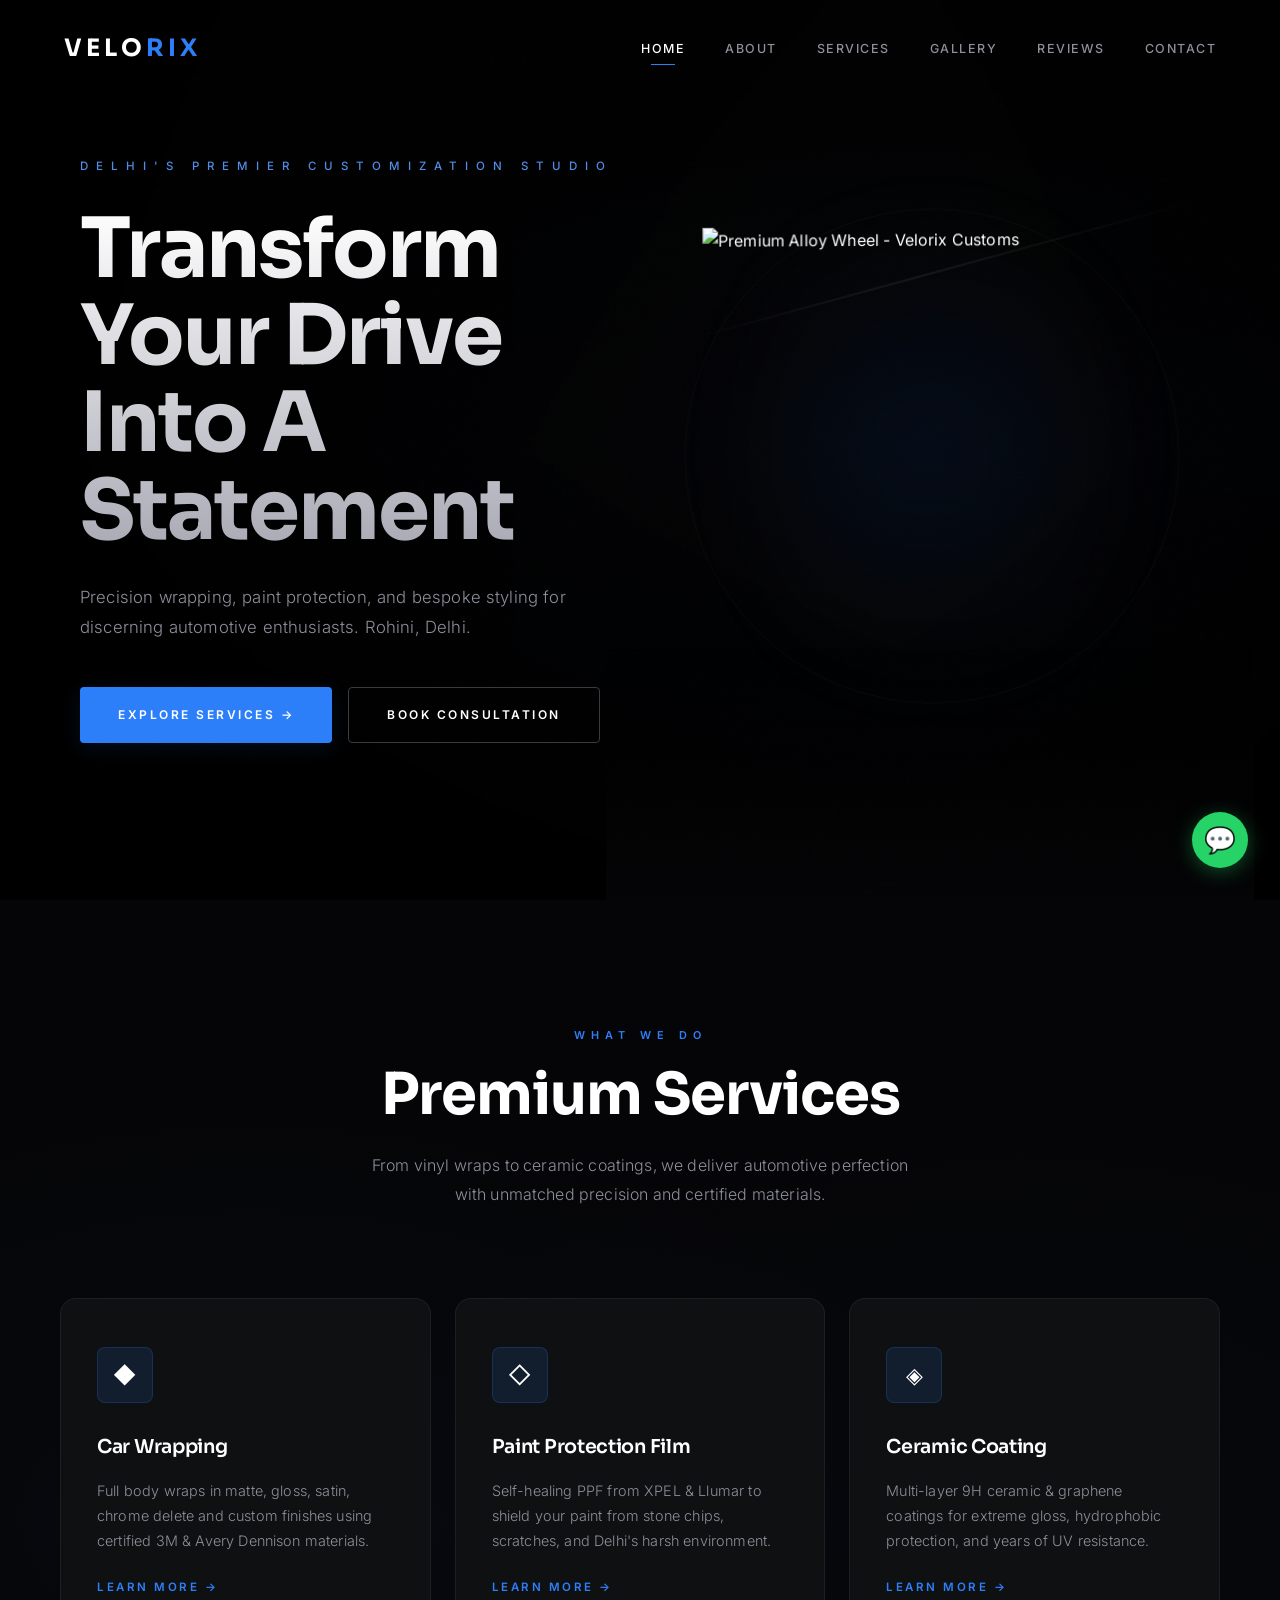
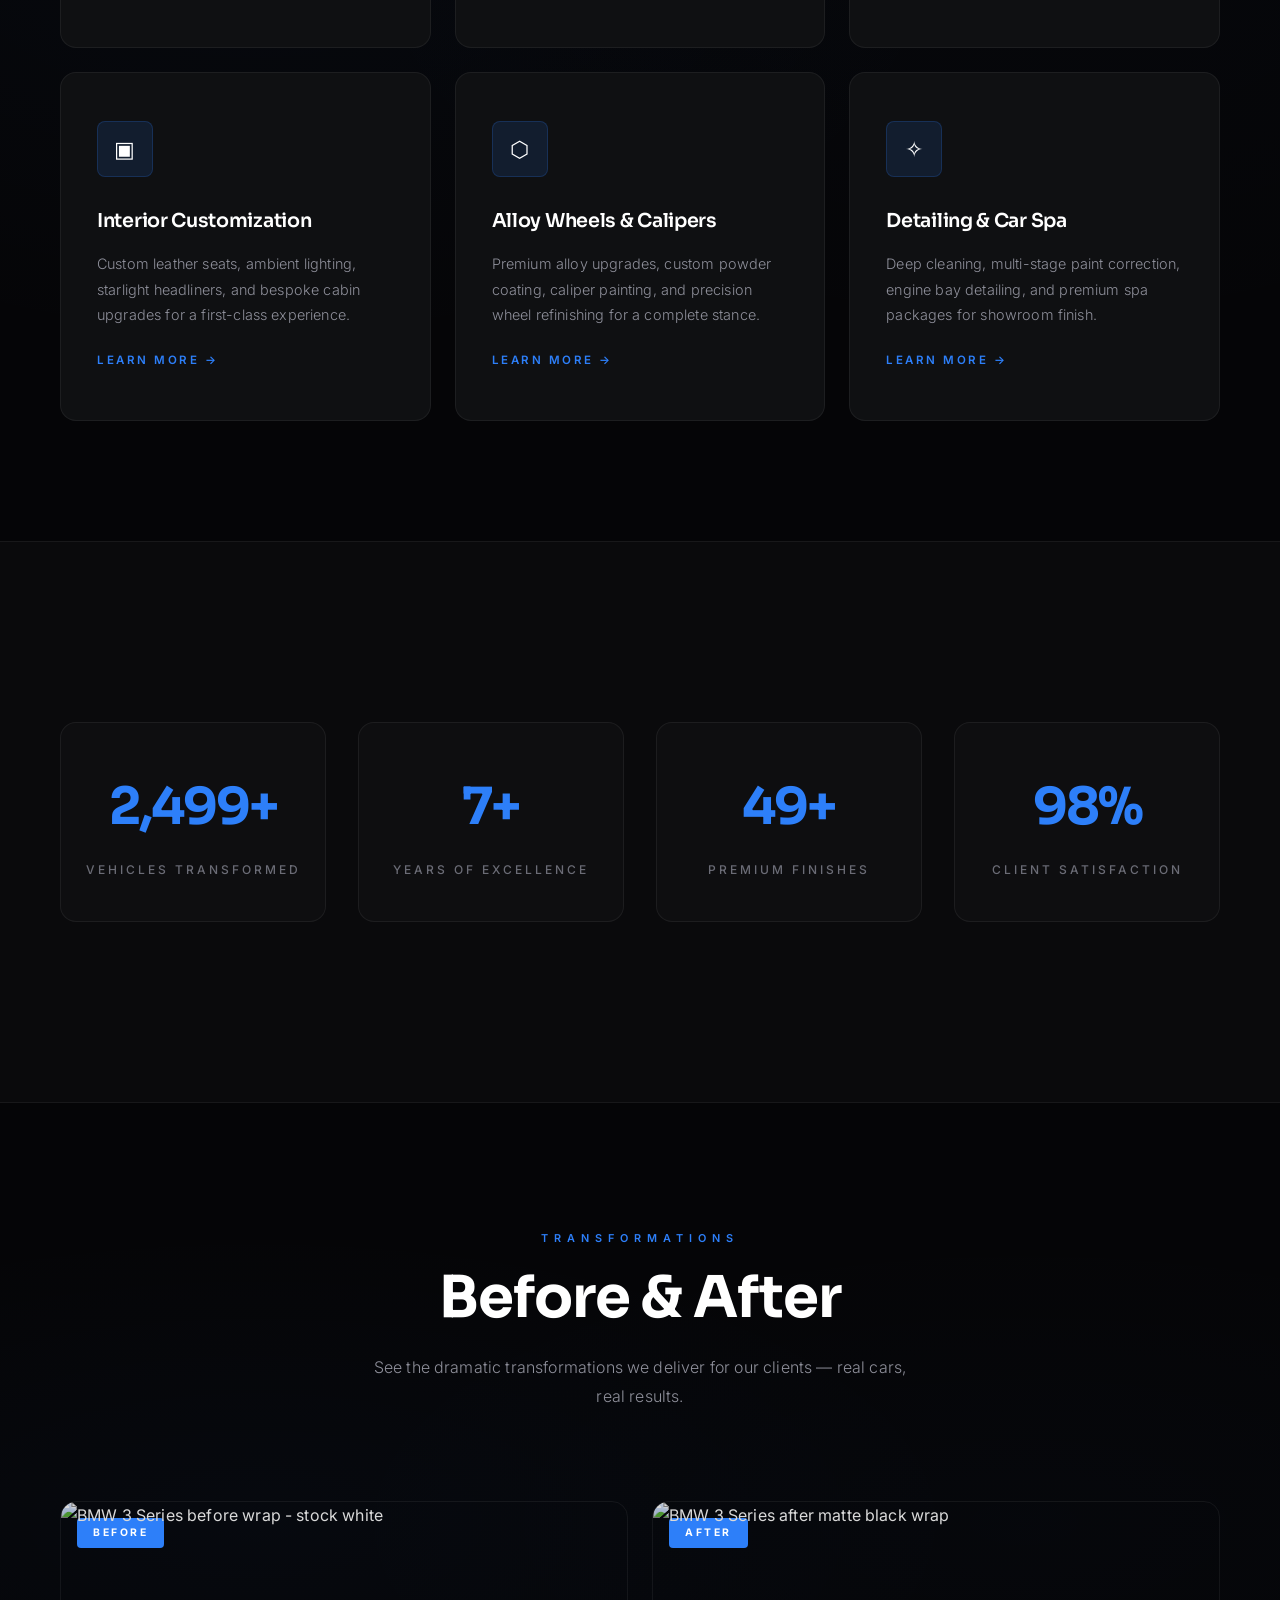
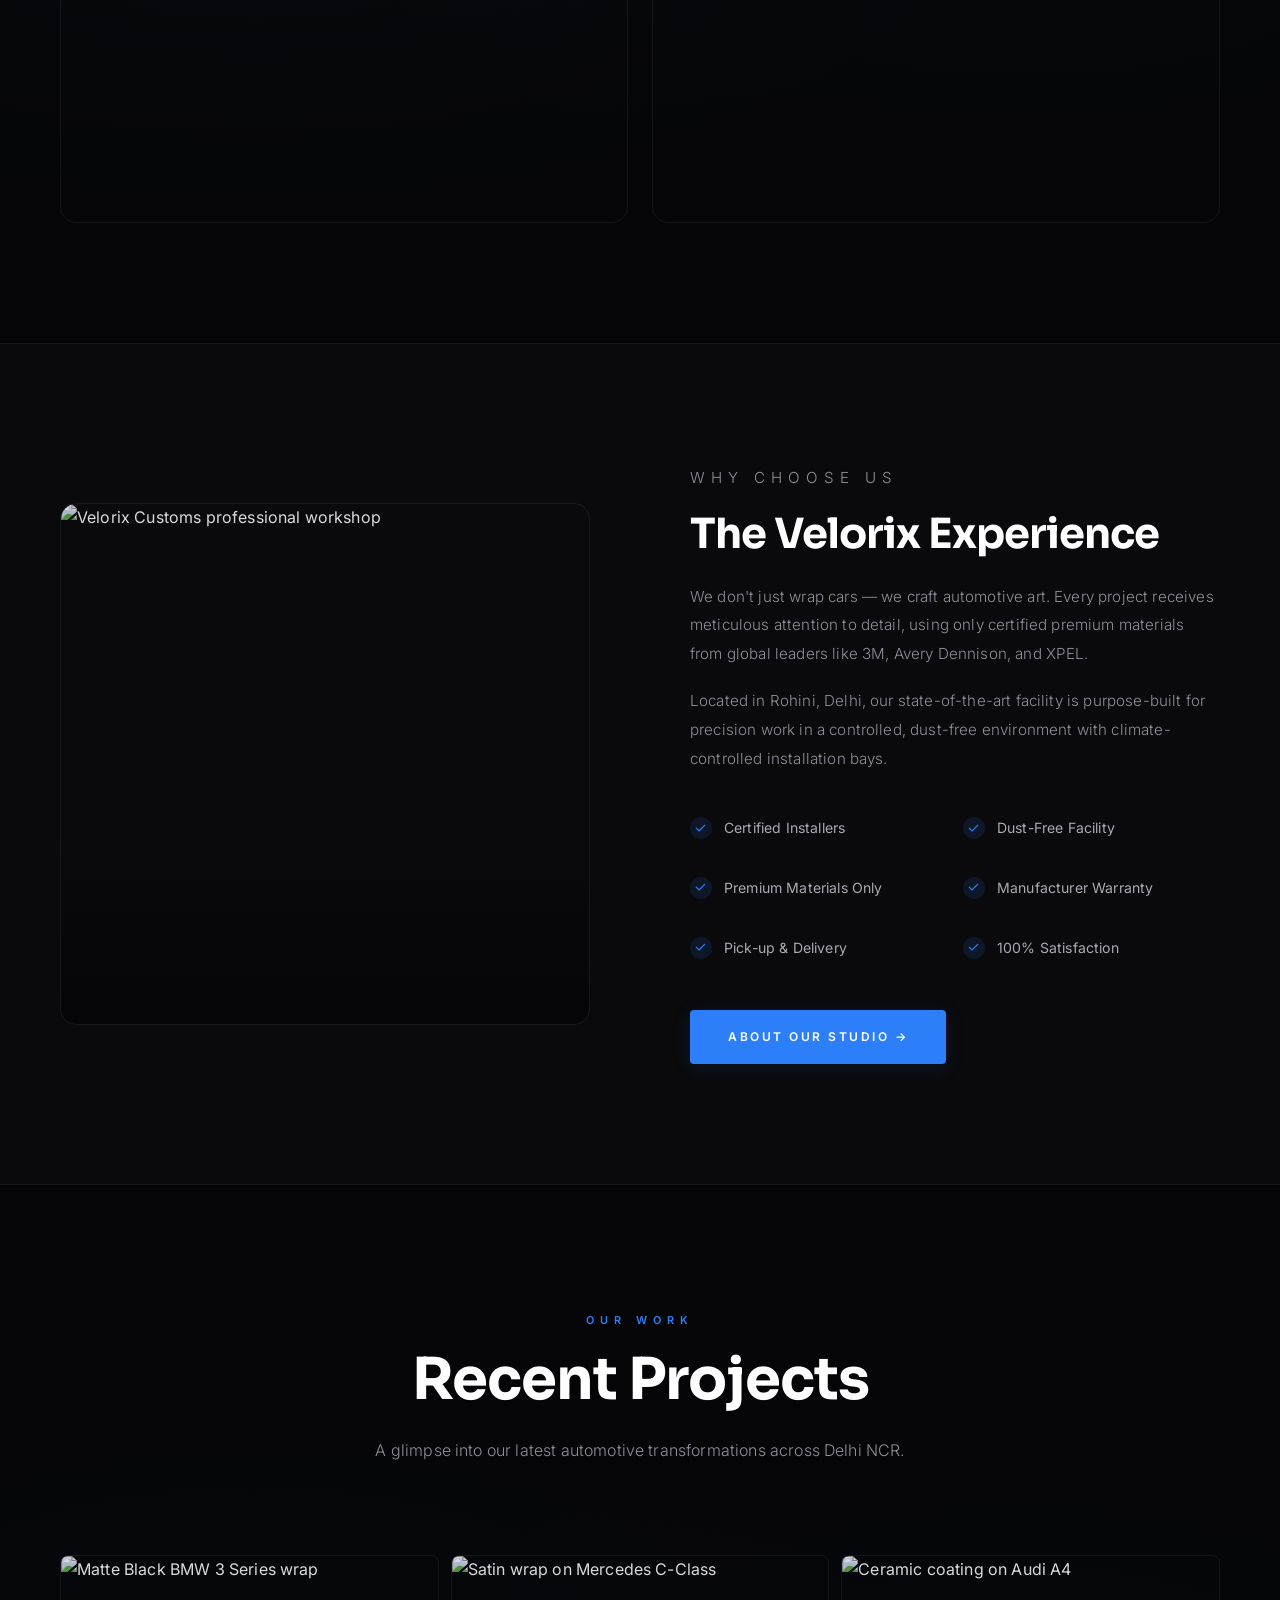
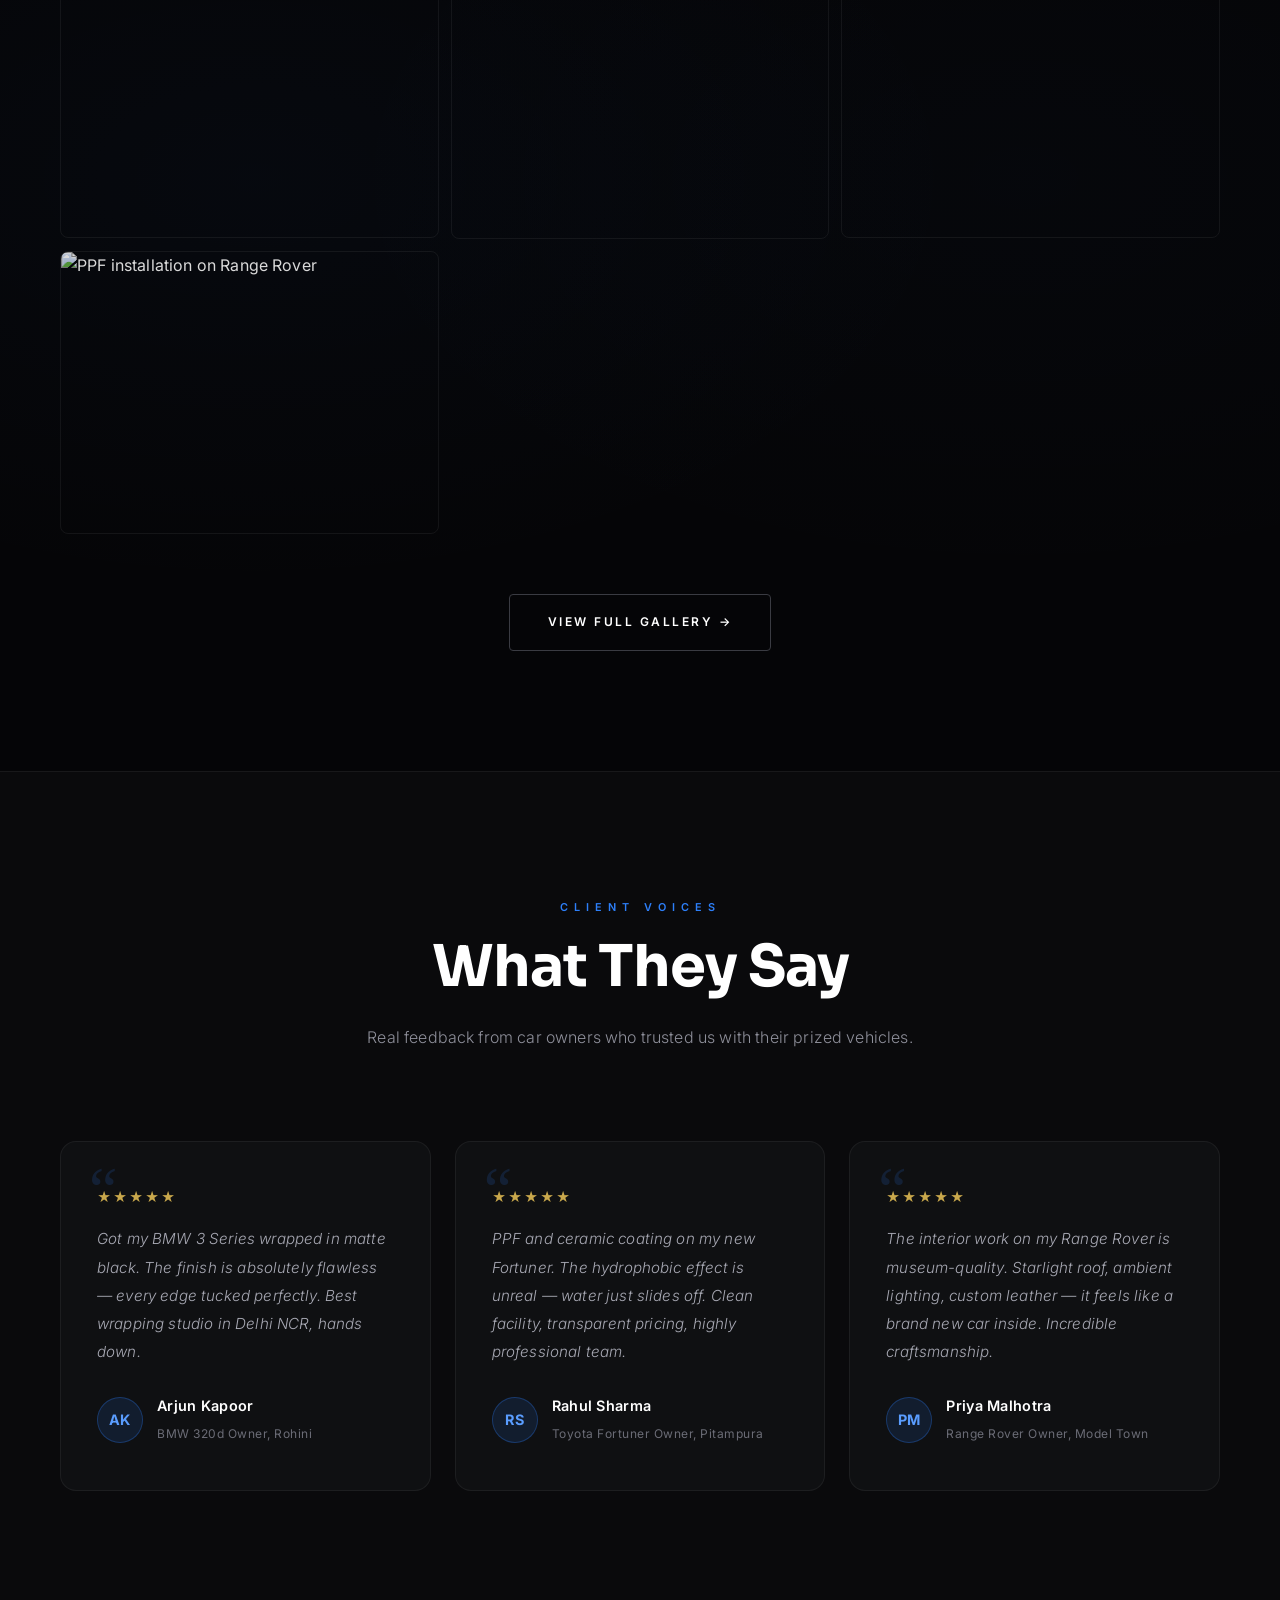
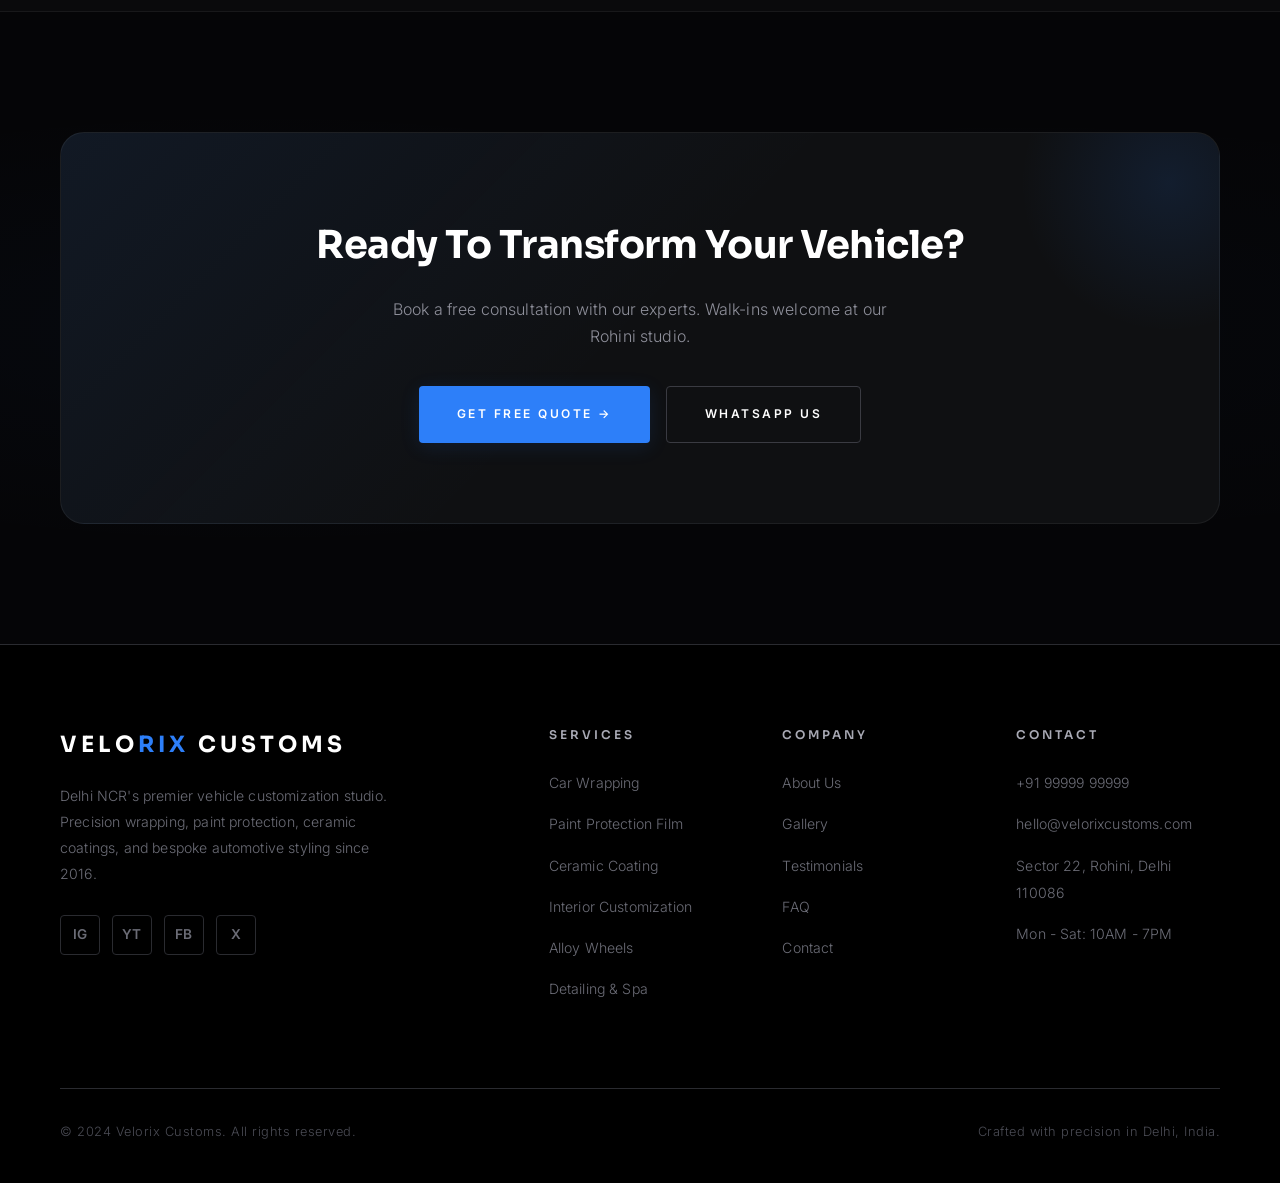
==== index.html @ 5818013d "fix: Use reliable alloy wheel PNG source for 3D hero animation" ====
<!DOCTYPE html>
<html lang="en">
<head>
  <meta charset="UTF-8">
  <meta name="viewport" content="width=device-width, initial-scale=1.0">
  <meta name="description" content="Velorix Customs - Premium Car Wrapping, PPF, Ceramic Coating & Vehicle Customization Studio in Rohini, Delhi. Transform your vehicle with India's finest automotive styling experts.">
  <title>Velorix Customs | Premium Car Wrapping & Customization Studio - Delhi</title>
  <link rel="preconnect" href="https://fonts.googleapis.com">
  <link rel="preconnect" href="https://fonts.gstatic.com" crossorigin>
  <link href="https://fonts.googleapis.com/css2?family=Inter:wght@300;400;500;600;700&family=Sora:wght@300;400;500;600;700;800&display=swap" rel="stylesheet">
  <link rel="stylesheet" href="assets/css/style.css">
</head>
<body>

  <!-- Loader -->
  <div class="loader">
    <div class="loader-content">
      <h2>Velorix</h2>
      <div class="loader-bar"></div>
    </div>
  </div>

  <!-- Navigation -->
  <nav class="navbar">
    <a href="index.html" class="nav-logo">Velo<span>rix</span></a>
    <div class="nav-links">
      <a href="index.html" class="active">Home</a>
      <a href="about.html">About</a>
      <a href="services.html">Services</a>
      <a href="gallery.html">Gallery</a>
      <a href="testimonials.html">Reviews</a>
      <a href="contact.html">Contact</a>
    </div>
    <div class="hamburger">
      <span></span><span></span><span></span>
    </div>
  </nav>

  <!-- Mobile Menu -->
  <div class="mobile-menu">
    <a href="index.html">Home</a>
    <a href="about.html">About</a>
    <a href="services.html">Services</a>
    <a href="car-wrapping.html">Car Wrapping</a>
    <a href="ppf.html">PPF</a>
    <a href="ceramic-coating.html">Ceramic Coating</a>
    <a href="gallery.html">Gallery</a>
    <a href="testimonials.html">Reviews</a>
    <a href="faq.html">FAQ</a>
    <a href="contact.html">Contact</a>
  </div>


  <!-- Hero Section - Split Layout with 3D Wheel -->
  <section class="hero hero--split">
    <div class="hero-bg" style="background-image: url('https://images.unsplash.com/photo-1617814076367-b759c7d7e738?w=1920&q=85');"></div>
    <div class="hero-overlay"></div>

    <div class="hero-split-container">
      <!-- Left: Text Content -->
      <div class="hero-text-side">
        <p class="hero-subtitle">Delhi's Premier Customization Studio</p>
        <h1 class="hero-title">Transform Your Drive<br>Into A Statement</h1>
        <p class="hero-desc">Precision wrapping, paint protection, and bespoke styling for discerning automotive enthusiasts. Rohini, Delhi.</p>
        <div class="hero-btns">
          <a href="services.html" class="btn-primary">Explore Services &#8594;</a>
          <a href="contact.html" class="btn-secondary">Book Consultation</a>
        </div>
      </div>

      <!-- Right: 3D Alloy Wheel Visual -->
      <div class="hero-wheel-side" id="wheelContainer">
        <div class="wheel-glow"></div>
        <div class="wheel-shadow"></div>
        <div class="wheel-wrapper" id="wheelWrapper">
          <img src="https://purepng.com/public/uploads/large/purepng.com-car-wheelcar-wheelwheaborealloytaboraforgedsteelwiretyrerim-14215264588763dqvb.png" alt="Premium Alloy Wheel - Velorix Customs" class="wheel-img" id="wheelImg">
        </div>
        <div class="wheel-fog"></div>
      </div>
    </div>
  </section>

  <!-- Featured Services -->
  <section class="section section-dark">
    <div class="section-header reveal">
      <p class="section-label">What We Do</p>
      <h2 class="section-title">Premium Services</h2>
      <p class="section-desc">From vinyl wraps to ceramic coatings, we deliver automotive perfection with unmatched precision and certified materials.</p>
    </div>
    <div class="services-grid">
      <div class="service-card reveal">
        <div class="service-icon">&#9670;</div>
        <h3>Car Wrapping</h3>
        <p>Full body wraps in matte, gloss, satin, chrome delete and custom finishes using certified 3M & Avery Dennison materials.</p>
        <a href="car-wrapping.html" class="card-link">Learn More &#8594;</a>
      </div>
      <div class="service-card reveal">
        <div class="service-icon">&#9671;</div>
        <h3>Paint Protection Film</h3>
        <p>Self-healing PPF from XPEL & Llumar to shield your paint from stone chips, scratches, and Delhi's harsh environment.</p>
        <a href="ppf.html" class="card-link">Learn More &#8594;</a>
      </div>
      <div class="service-card reveal">
        <div class="service-icon">&#9672;</div>
        <h3>Ceramic Coating</h3>
        <p>Multi-layer 9H ceramic & graphene coatings for extreme gloss, hydrophobic protection, and years of UV resistance.</p>
        <a href="ceramic-coating.html" class="card-link">Learn More &#8594;</a>
      </div>
      <div class="service-card reveal">
        <div class="service-icon">&#9635;</div>
        <h3>Interior Customization</h3>
        <p>Custom leather seats, ambient lighting, starlight headliners, and bespoke cabin upgrades for a first-class experience.</p>
        <a href="interior.html" class="card-link">Learn More &#8594;</a>
      </div>
      <div class="service-card reveal">
        <div class="service-icon">&#11041;</div>
        <h3>Alloy Wheels & Calipers</h3>
        <p>Premium alloy upgrades, custom powder coating, caliper painting, and precision wheel refinishing for a complete stance.</p>
        <a href="alloy-wheels.html" class="card-link">Learn More &#8594;</a>
      </div>
      <div class="service-card reveal">
        <div class="service-icon">&#10023;</div>
        <h3>Detailing & Car Spa</h3>
        <p>Deep cleaning, multi-stage paint correction, engine bay detailing, and premium spa packages for showroom finish.</p>
        <a href="detailing.html" class="card-link">Learn More &#8594;</a>
      </div>
    </div>
  </section>


  <!-- Stats Section -->
  <section class="section section-darker">
    <div class="stats-grid reveal">
      <div class="stat-item">
        <h3><span class="counter" data-target="2500">0</span><span>+</span></h3>
        <p>Vehicles Transformed</p>
      </div>
      <div class="stat-item">
        <h3><span class="counter" data-target="8">0</span><span>+</span></h3>
        <p>Years of Excellence</p>
      </div>
      <div class="stat-item">
        <h3><span class="counter" data-target="50">0</span><span>+</span></h3>
        <p>Premium Finishes</p>
      </div>
      <div class="stat-item">
        <h3><span class="counter" data-target="99">0</span><span>%</span></h3>
        <p>Client Satisfaction</p>
      </div>
    </div>
  </section>

  <!-- Before/After Showcase -->
  <section class="section section-dark">
    <div class="section-header reveal">
      <p class="section-label">Transformations</p>
      <h2 class="section-title">Before & After</h2>
      <p class="section-desc">See the dramatic transformations we deliver for our clients — real cars, real results.</p>
    </div>
    <div class="ba-grid">
      <div class="ba-item reveal">
        <span class="ba-label">Before</span>
        <img src="https://images.unsplash.com/photo-1555215695-3004980ad54e?w=800&q=80" alt="BMW 3 Series before wrap - stock white" loading="lazy">
      </div>
      <div class="ba-item reveal">
        <span class="ba-label">After</span>
        <img src="https://images.unsplash.com/photo-1607853202273-797f1c22a38e?w=800&q=80" alt="BMW 3 Series after matte black wrap" loading="lazy">
      </div>
    </div>
  </section>

  <!-- Premium Experience Section -->
  <section class="section section-darker">
    <div class="about-grid">
      <div class="about-image reveal-left">
        <img src="https://images.unsplash.com/photo-1619405399517-d7fce0f13302?w=800&q=80" alt="Velorix Customs professional workshop">
      </div>
      <div class="about-text reveal-right">
        <p class="section-label">Why Choose Us</p>
        <h2>The Velorix Experience</h2>
        <p>We don't just wrap cars — we craft automotive art. Every project receives meticulous attention to detail, using only certified premium materials from global leaders like 3M, Avery Dennison, and XPEL.</p>
        <p>Located in Rohini, Delhi, our state-of-the-art facility is purpose-built for precision work in a controlled, dust-free environment with climate-controlled installation bays.</p>
        <div class="about-features">
          <div class="about-feature"><span class="check">&#10003;</span><span>Certified Installers</span></div>
          <div class="about-feature"><span class="check">&#10003;</span><span>Dust-Free Facility</span></div>
          <div class="about-feature"><span class="check">&#10003;</span><span>Premium Materials Only</span></div>
          <div class="about-feature"><span class="check">&#10003;</span><span>Manufacturer Warranty</span></div>
          <div class="about-feature"><span class="check">&#10003;</span><span>Pick-up & Delivery</span></div>
          <div class="about-feature"><span class="check">&#10003;</span><span>100% Satisfaction</span></div>
        </div>
        <a href="about.html" class="btn-primary mt-40">About Our Studio &#8594;</a>
      </div>
    </div>
  </section>


  <!-- Gallery Preview -->
  <section class="section section-dark">
    <div class="section-header reveal">
      <p class="section-label">Our Work</p>
      <h2 class="section-title">Recent Projects</h2>
      <p class="section-desc">A glimpse into our latest automotive transformations across Delhi NCR.</p>
    </div>
    <div class="gallery-grid">
      <div class="gallery-item reveal">
        <img src="https://images.unsplash.com/photo-1607853202273-797f1c22a38e?w=600&q=80" alt="Matte Black BMW 3 Series wrap" loading="lazy">
        <span class="overlay-text">Matte Black &#8212; BMW 3 Series</span>
      </div>
      <div class="gallery-item reveal">
        <img src="https://images.unsplash.com/photo-1606611013016-969c19ba27bb?w=600&q=80" alt="Satin wrap on Mercedes C-Class" loading="lazy">
        <span class="overlay-text">Satin Grey &#8212; Mercedes C-Class</span>
      </div>
      <div class="gallery-item reveal">
        <img src="https://images.unsplash.com/photo-1616422285623-13ff0162193c?w=600&q=80" alt="Ceramic coating on Audi A4" loading="lazy">
        <span class="overlay-text">Ceramic Coat &#8212; Audi A4</span>
      </div>
      <div class="gallery-item reveal">
        <img src="https://images.unsplash.com/photo-1619362280286-f1f8fd5032ed?w=600&q=80" alt="PPF installation on Range Rover" loading="lazy">
        <span class="overlay-text">Full PPF &#8212; Range Rover Sport</span>
      </div>
    </div>
    <div class="text-center mt-60">
      <a href="gallery.html" class="btn-secondary">View Full Gallery &#8594;</a>
    </div>
  </section>

  <!-- Testimonials Preview -->
  <section class="section section-darker">
    <div class="section-header reveal">
      <p class="section-label">Client Voices</p>
      <h2 class="section-title">What They Say</h2>
      <p class="section-desc">Real feedback from car owners who trusted us with their prized vehicles.</p>
    </div>
    <div class="testimonial-grid">
      <div class="testimonial-card reveal">
        <span class="quote">&#8220;</span>
        <div class="stars">&#9733;&#9733;&#9733;&#9733;&#9733;</div>
        <p>Got my BMW 3 Series wrapped in matte black. The finish is absolutely flawless — every edge tucked perfectly. Best wrapping studio in Delhi NCR, hands down.</p>
        <div class="testimonial-author">
          <div class="avatar">AK</div>
          <div class="info">
            <h4>Arjun Kapoor</h4>
            <span>BMW 320d Owner, Rohini</span>
          </div>
        </div>
      </div>
      <div class="testimonial-card reveal">
        <span class="quote">&#8220;</span>
        <div class="stars">&#9733;&#9733;&#9733;&#9733;&#9733;</div>
        <p>PPF and ceramic coating on my new Fortuner. The hydrophobic effect is unreal — water just slides off. Clean facility, transparent pricing, highly professional team.</p>
        <div class="testimonial-author">
          <div class="avatar">RS</div>
          <div class="info">
            <h4>Rahul Sharma</h4>
            <span>Toyota Fortuner Owner, Pitampura</span>
          </div>
        </div>
      </div>
      <div class="testimonial-card reveal">
        <span class="quote">&#8220;</span>
        <div class="stars">&#9733;&#9733;&#9733;&#9733;&#9733;</div>
        <p>The interior work on my Range Rover is museum-quality. Starlight roof, ambient lighting, custom leather — it feels like a brand new car inside. Incredible craftsmanship.</p>
        <div class="testimonial-author">
          <div class="avatar">PM</div>
          <div class="info">
            <h4>Priya Malhotra</h4>
            <span>Range Rover Owner, Model Town</span>
          </div>
        </div>
      </div>
    </div>
  </section>


  <!-- CTA Section -->
  <section class="section section-dark">
    <div class="cta-banner reveal">
      <h2>Ready To Transform Your Vehicle?</h2>
      <p>Book a free consultation with our experts. Walk-ins welcome at our Rohini studio.</p>
      <div class="hero-btns">
        <a href="contact.html" class="btn-primary">Get Free Quote &#8594;</a>
        <a href="https://wa.me/919999999999" class="btn-secondary">WhatsApp Us</a>
      </div>
    </div>
  </section>

  <!-- Footer -->
  <footer class="footer">
    <div class="footer-grid">
      <div class="footer-brand">
        <h3>Velo<span>rix</span> Customs</h3>
        <p>Delhi NCR's premier vehicle customization studio. Precision wrapping, paint protection, ceramic coatings, and bespoke automotive styling since 2016.</p>
        <div class="footer-social">
          <a href="#" aria-label="Instagram">IG</a>
          <a href="#" aria-label="YouTube">YT</a>
          <a href="#" aria-label="Facebook">FB</a>
          <a href="#" aria-label="Twitter">X</a>
        </div>
      </div>
      <div class="footer-col">
        <h4>Services</h4>
        <ul>
          <li><a href="car-wrapping.html">Car Wrapping</a></li>
          <li><a href="ppf.html">Paint Protection Film</a></li>
          <li><a href="ceramic-coating.html">Ceramic Coating</a></li>
          <li><a href="interior.html">Interior Customization</a></li>
          <li><a href="alloy-wheels.html">Alloy Wheels</a></li>
          <li><a href="detailing.html">Detailing & Spa</a></li>
        </ul>
      </div>
      <div class="footer-col">
        <h4>Company</h4>
        <ul>
          <li><a href="about.html">About Us</a></li>
          <li><a href="gallery.html">Gallery</a></li>
          <li><a href="testimonials.html">Testimonials</a></li>
          <li><a href="faq.html">FAQ</a></li>
          <li><a href="contact.html">Contact</a></li>
        </ul>
      </div>
      <div class="footer-col">
        <h4>Contact</h4>
        <ul>
          <li><a href="tel:+919999999999">+91 99999 99999</a></li>
          <li><a href="mailto:hello@velorixcustoms.com">hello@velorixcustoms.com</a></li>
          <li><a href="#">Sector 22, Rohini, Delhi 110086</a></li>
          <li><a href="#">Mon - Sat: 10AM - 7PM</a></li>
        </ul>
      </div>
    </div>
    <div class="footer-bottom">
      <p>&copy; 2024 Velorix Customs. All rights reserved.</p>
      <p>Crafted with precision in Delhi, India.</p>
    </div>
  </footer>

  <!-- WhatsApp Float -->
  <a href="https://wa.me/919999999999" class="whatsapp-float" aria-label="Chat on WhatsApp">&#128172;</a>

  <script src="assets/js/main.js"></script>
</body>
</html>
---- assets/css/style.css ----
/* ===== VELORIX CUSTOMS - Premium Automotive Studio V2 ===== */
/* ===== Complete Redesign: Cinematic Luxury Dark Theme ===== */

:root {
  --black-pure: #000000;
  --black-rich: #050507;
  --black-deep: #0a0a0c;
  --black-card: #0f1012;
  --black-elevated: #141518;
  --black-surface: #1a1b1f;
  --gray-900: #1e1f23;
  --gray-800: #2a2b30;
  --gray-700: #3a3b42;
  --gray-600: #4a4b54;
  --gray-500: #6b6c76;
  --gray-400: #8e8f9a;
  --gray-300: #a8a9b4;
  --gray-200: #c8c9d4;
  --gray-100: #e8e9f0;
  --white: #ffffff;
  --white-soft: #f0f1f5;

  --accent: #2d7ff9;
  --accent-light: #5a9dff;
  --accent-dim: rgba(45, 127, 249, 0.12);
  --accent-glow: rgba(45, 127, 249, 0.25);
  --accent-strong: rgba(45, 127, 249, 0.4);

  --gold: #c9a84c;
  --gold-dim: rgba(201, 168, 76, 0.15);

  --glass-bg: rgba(255, 255, 255, 0.02);
  --glass-bg-hover: rgba(255, 255, 255, 0.04);
  --glass-border: rgba(255, 255, 255, 0.06);
  --glass-border-hover: rgba(255, 255, 255, 0.12);

  --shadow-sm: 0 2px 8px rgba(0,0,0,0.3);
  --shadow-md: 0 8px 32px rgba(0,0,0,0.4);
  --shadow-lg: 0 20px 60px rgba(0,0,0,0.6);
  --shadow-xl: 0 40px 100px rgba(0,0,0,0.7);
  --shadow-glow: 0 0 40px var(--accent-dim);

  --ease-out: cubic-bezier(0.16, 1, 0.3, 1);
  --ease-in-out: cubic-bezier(0.65, 0, 0.35, 1);
  --ease-spring: cubic-bezier(0.34, 1.56, 0.64, 1);

  --font-display: 'Sora', sans-serif;
  --font-body: 'Inter', sans-serif;

  --radius-sm: 4px;
  --radius-md: 8px;
  --radius-lg: 16px;
  --radius-xl: 24px;
}


/* ===== Reset & Base ===== */
*, *::before, *::after { margin: 0; padding: 0; box-sizing: border-box; }

html {
  scroll-behavior: smooth;
  font-size: 16px;
  -webkit-font-smoothing: antialiased;
  -moz-osx-font-smoothing: grayscale;
}

body {
  font-family: var(--font-body);
  background: var(--black-rich);
  color: var(--white);
  overflow-x: hidden;
  line-height: 1.7;
  letter-spacing: 0.01em;
}

a { text-decoration: none; color: inherit; transition: all 0.35s var(--ease-out); }
ul { list-style: none; }
img { max-width: 100%; height: auto; display: block; }
button { font-family: var(--font-body); cursor: pointer; border: none; outline: none; }

::selection {
  background: var(--accent);
  color: var(--white);
}


/* ===== Loading Screen ===== */
.loader {
  position: fixed;
  inset: 0;
  background: var(--black-pure);
  display: flex;
  align-items: center;
  justify-content: center;
  z-index: 99999;
  transition: opacity 0.8s var(--ease-out), visibility 0.8s var(--ease-out);
}
.loader.hidden { opacity: 0; visibility: hidden; pointer-events: none; }
.loader-content { text-align: center; }
.loader-content h2 {
  font-family: var(--font-display);
  font-size: 1.8rem;
  font-weight: 600;
  letter-spacing: 12px;
  text-transform: uppercase;
  background: linear-gradient(90deg, var(--gray-600), var(--white), var(--gray-600));
  background-size: 200%;
  -webkit-background-clip: text;
  -webkit-text-fill-color: transparent;
  background-clip: text;
  animation: shimmer 2.5s ease infinite;
}
.loader-bar {
  width: 160px; height: 1px;
  background: var(--gray-800);
  margin: 24px auto 0;
  border-radius: 1px;
  overflow: hidden;
}
.loader-bar::after {
  content: '';
  display: block;
  width: 30%;
  height: 100%;
  background: var(--accent);
  border-radius: 1px;
  animation: loadBar 1.4s var(--ease-in-out) infinite;
}
@keyframes shimmer { 0%{background-position:200%} 100%{background-position:-200%} }
@keyframes loadBar { 0%{transform:translateX(-100%)} 100%{transform:translateX(450%)} }


/* ===== Navigation ===== */
.navbar {
  position: fixed;
  top: 0; left: 0;
  width: 100%;
  z-index: 9999;
  padding: 28px 64px;
  display: flex;
  align-items: center;
  justify-content: space-between;
  transition: all 0.5s var(--ease-out);
  background: transparent;
}
.navbar.scrolled {
  background: rgba(5, 5, 7, 0.92);
  backdrop-filter: blur(24px) saturate(1.2);
  -webkit-backdrop-filter: blur(24px) saturate(1.2);
  padding: 18px 64px;
  border-bottom: 1px solid var(--glass-border);
  box-shadow: 0 4px 30px rgba(0,0,0,0.3);
}
.nav-logo {
  font-family: var(--font-display);
  font-size: 1.5rem;
  font-weight: 700;
  letter-spacing: 4px;
  text-transform: uppercase;
  color: var(--white);
}
.nav-logo span { color: var(--accent); }
.nav-links { display: flex; align-items: center; gap: 40px; }
.nav-links a {
  font-size: 0.78rem;
  font-weight: 500;
  letter-spacing: 1.5px;
  text-transform: uppercase;
  color: var(--gray-400);
  position: relative;
  padding: 6px 0;
}
.nav-links a::after {
  content: '';
  position: absolute;
  bottom: 0; left: 50%;
  width: 0; height: 1.5px;
  background: var(--accent);
  transition: all 0.4s var(--ease-out);
  transform: translateX(-50%);
}
.nav-links a:hover { color: var(--white); }
.nav-links a:hover::after { width: 100%; }
.nav-links a.active { color: var(--white); }
.nav-links a.active::after { width: 24px; }


/* ===== Hamburger & Mobile Menu ===== */
.hamburger {
  display: none;
  flex-direction: column;
  gap: 6px;
  cursor: pointer;
  z-index: 10001;
  padding: 8px;
}
.hamburger span {
  width: 24px; height: 1.5px;
  background: var(--white);
  transition: all 0.4s var(--ease-out);
  border-radius: 2px;
  transform-origin: center;
}
.hamburger.active span:nth-child(1) { transform: rotate(45deg) translate(5px, 5px); }
.hamburger.active span:nth-child(2) { opacity: 0; transform: scaleX(0); }
.hamburger.active span:nth-child(3) { transform: rotate(-45deg) translate(5px, -5px); }

.mobile-menu {
  position: fixed;
  inset: 0;
  background: rgba(5, 5, 7, 0.97);
  backdrop-filter: blur(40px);
  -webkit-backdrop-filter: blur(40px);
  display: flex;
  flex-direction: column;
  align-items: center;
  justify-content: center;
  gap: 28px;
  transform: translateX(100%);
  transition: transform 0.6s var(--ease-out);
  z-index: 10000;
}
.mobile-menu.active { transform: translateX(0); }
.mobile-menu a {
  font-family: var(--font-display);
  font-size: 1.3rem;
  font-weight: 400;
  letter-spacing: 4px;
  text-transform: uppercase;
  color: var(--gray-400);
  transition: all 0.3s var(--ease-out);
  position: relative;
}
.mobile-menu a:hover {
  color: var(--white);
  letter-spacing: 6px;
}


/* ===== Hero Section ===== */
.hero {
  position: relative;
  width: 100%;
  min-height: 100vh;
  display: flex;
  align-items: center;
  justify-content: center;
  overflow: hidden;
}
.hero-bg {
  position: absolute;
  inset: 0;
  background-size: cover;
  background-position: center;
  background-repeat: no-repeat;
  filter: brightness(0.35) saturate(0.9);
  transform: scale(1.08);
  transition: transform 12s var(--ease-out);
  will-change: transform;
}
.hero:hover .hero-bg { transform: scale(1.15); }
.hero-overlay {
  position: absolute;
  inset: 0;
  background:
    linear-gradient(180deg, rgba(0,0,0,0.5) 0%, rgba(0,0,0,0.2) 40%, rgba(0,0,0,0.75) 100%),
    radial-gradient(ellipse at 50% 100%, rgba(45,127,249,0.06) 0%, transparent 60%);
}
.hero-content {
  position: relative;
  z-index: 10;
  text-align: center;
  max-width: 860px;
  padding: 0 24px;
}
.hero-subtitle {
  font-size: 0.72rem;
  letter-spacing: 8px;
  text-transform: uppercase;
  color: var(--accent-light);
  margin-bottom: 28px;
  font-weight: 500;
  opacity: 0.9;
}
.hero-title {
  font-family: var(--font-display);
  font-size: clamp(2.8rem, 6.5vw, 5.2rem);
  font-weight: 700;
  line-height: 1.05;
  margin-bottom: 28px;
  letter-spacing: -2px;
  background: linear-gradient(180deg, var(--white) 0%, var(--gray-300) 100%);
  -webkit-background-clip: text;
  -webkit-text-fill-color: transparent;
  background-clip: text;
}
.hero-desc {
  font-size: 1.05rem;
  color: var(--gray-400);
  max-width: 540px;
  margin: 0 auto 44px;
  line-height: 1.8;
  font-weight: 300;
}
.hero-btns {
  display: flex;
  gap: 16px;
  justify-content: center;
  flex-wrap: wrap;
}


/* ===== Buttons ===== */
.btn-primary {
  display: inline-flex;
  align-items: center;
  gap: 10px;
  padding: 17px 38px;
  background: var(--accent);
  color: var(--white);
  font-size: 0.75rem;
  font-weight: 600;
  letter-spacing: 2.5px;
  text-transform: uppercase;
  border: none;
  border-radius: var(--radius-sm);
  cursor: pointer;
  transition: all 0.4s var(--ease-out);
  position: relative;
  overflow: hidden;
  box-shadow: 0 4px 20px var(--accent-dim);
}
.btn-primary::before {
  content: '';
  position: absolute;
  inset: 0;
  background: linear-gradient(90deg, transparent, rgba(255,255,255,0.15), transparent);
  transform: translateX(-100%);
  transition: transform 0.6s var(--ease-out);
}
.btn-primary:hover {
  transform: translateY(-3px);
  box-shadow: 0 12px 40px var(--accent-glow);
}
.btn-primary:hover::before { transform: translateX(100%); }

.btn-secondary {
  display: inline-flex;
  align-items: center;
  gap: 10px;
  padding: 17px 38px;
  background: transparent;
  color: var(--white);
  font-size: 0.75rem;
  font-weight: 600;
  letter-spacing: 2.5px;
  text-transform: uppercase;
  border: 1px solid var(--gray-700);
  border-radius: var(--radius-sm);
  cursor: pointer;
  transition: all 0.4s var(--ease-out);
}
.btn-secondary:hover {
  border-color: var(--accent);
  color: var(--accent-light);
  transform: translateY(-3px);
  box-shadow: 0 8px 30px rgba(45,127,249,0.1);
  background: var(--accent-dim);
}


/* ===== Sections ===== */
.section {
  padding: 140px 80px;
  position: relative;
}
.section-sm { padding: 100px 80px; }
.section-dark { background: var(--black-rich); }
.section-darker {
  background: var(--black-deep);
  border-top: 1px solid var(--glass-border);
  border-bottom: 1px solid var(--glass-border);
}
.section-header {
  text-align: center;
  margin-bottom: 90px;
}
.section-label {
  font-size: 0.68rem;
  letter-spacing: 6px;
  text-transform: uppercase;
  color: var(--accent);
  margin-bottom: 18px;
  font-weight: 600;
  display: inline-block;
}
.section-title {
  font-family: var(--font-display);
  font-size: clamp(2.2rem, 4.5vw, 3.8rem);
  font-weight: 700;
  margin-bottom: 22px;
  letter-spacing: -1px;
  line-height: 1.15;
}
.section-desc {
  font-size: 1rem;
  color: var(--gray-400);
  max-width: 560px;
  margin: 0 auto;
  line-height: 1.8;
  font-weight: 300;
}

/* ===== Service Cards ===== */
.services-grid {
  display: grid;
  grid-template-columns: repeat(auto-fit, minmax(340px, 1fr));
  gap: 24px;
}
.service-card {
  background: var(--black-card);
  border: 1px solid var(--glass-border);
  border-radius: var(--radius-lg);
  padding: 48px 36px;
  position: relative;
  overflow: hidden;
  transition: all 0.5s var(--ease-out);
}
.service-card::before {
  content: '';
  position: absolute;
  top: 0; left: 0;
  width: 100%; height: 2px;
  background: linear-gradient(90deg, transparent, var(--accent), transparent);
  opacity: 0;
  transition: opacity 0.5s var(--ease-out);
}
.service-card::after {
  content: '';
  position: absolute;
  top: -50%; left: -50%;
  width: 200%; height: 200%;
  background: radial-gradient(circle at center, var(--accent-dim) 0%, transparent 60%);
  opacity: 0;
  transition: opacity 0.6s var(--ease-out);
  pointer-events: none;
}
.service-card:hover {
  transform: translateY(-6px);
  border-color: var(--glass-border-hover);
  box-shadow: var(--shadow-md), 0 0 60px var(--accent-dim);
  background: var(--black-elevated);
}
.service-card:hover::before { opacity: 1; }
.service-card:hover::after { opacity: 1; }
.service-icon {
  width: 56px; height: 56px;
  display: flex;
  align-items: center;
  justify-content: center;
  background: var(--accent-dim);
  border: 1px solid rgba(45,127,249,0.2);
  border-radius: var(--radius-md);
  font-size: 1.4rem;
  margin-bottom: 28px;
  transition: all 0.4s var(--ease-out);
}
.service-card:hover .service-icon {
  background: var(--accent-glow);
  border-color: var(--accent);
  box-shadow: 0 0 20px var(--accent-dim);
}
.service-card h3 {
  font-family: var(--font-display);
  font-size: 1.2rem;
  margin-bottom: 14px;
  font-weight: 600;
  letter-spacing: -0.3px;
}
.service-card p {
  color: var(--gray-400);
  font-size: 0.9rem;
  line-height: 1.75;
  font-weight: 300;
}
.service-card .card-link {
  display: inline-flex;
  align-items: center;
  gap: 8px;
  margin-top: 24px;
  font-size: 0.72rem;
  letter-spacing: 2.5px;
  text-transform: uppercase;
  color: var(--accent);
  font-weight: 600;
  transition: all 0.3s var(--ease-out);
}
.service-card .card-link:hover { gap: 14px; color: var(--accent-light); }


/* ===== Stats Section ===== */
.stats-grid {
  display: grid;
  grid-template-columns: repeat(4, 1fr);
  gap: 32px;
  padding: 60px 0;
}
.stat-item {
  text-align: center;
  padding: 40px 20px;
  border-radius: var(--radius-lg);
  background: var(--glass-bg);
  border: 1px solid var(--glass-border);
  transition: all 0.4s var(--ease-out);
}
.stat-item:hover {
  border-color: var(--glass-border-hover);
  background: var(--glass-bg-hover);
  transform: translateY(-4px);
}
.stat-item h3 {
  font-family: var(--font-display);
  font-size: 3.2rem;
  font-weight: 700;
  color: var(--white);
  margin-bottom: 10px;
  letter-spacing: -2px;
}
.stat-item h3 span { color: var(--accent); }
.stat-item p {
  font-size: 0.75rem;
  letter-spacing: 3px;
  text-transform: uppercase;
  color: var(--gray-500);
  font-weight: 500;
}

/* ===== Gallery Grid ===== */
.gallery-grid {
  display: grid;
  grid-template-columns: repeat(auto-fill, minmax(300px, 1fr));
  gap: 12px;
}
.gallery-item {
  position: relative;
  overflow: hidden;
  aspect-ratio: 4/3;
  cursor: pointer;
  border-radius: var(--radius-md);
  border: 1px solid var(--glass-border);
}
.gallery-item img {
  width: 100%; height: 100%;
  object-fit: cover;
  transition: all 0.7s var(--ease-out);
  filter: brightness(0.85) saturate(0.9);
}
.gallery-item:hover img {
  transform: scale(1.08);
  filter: brightness(1) saturate(1.1);
}
.gallery-item::after {
  content: '';
  position: absolute;
  inset: 0;
  background: linear-gradient(180deg, transparent 40%, rgba(0,0,0,0.85) 100%);
  opacity: 0;
  transition: opacity 0.5s var(--ease-out);
  border-radius: var(--radius-md);
}
.gallery-item:hover::after { opacity: 1; }
.gallery-item .overlay-text {
  position: absolute;
  bottom: 24px; left: 24px;
  z-index: 2;
  font-size: 0.78rem;
  letter-spacing: 2px;
  text-transform: uppercase;
  font-weight: 500;
  opacity: 0;
  transform: translateY(12px);
  transition: all 0.5s var(--ease-out);
}
.gallery-item:hover .overlay-text { opacity: 1; transform: translateY(0); }

/* Gallery Filters */
.gallery-filters {
  display: flex;
  gap: 10px;
  justify-content: center;
  margin-bottom: 48px;
  flex-wrap: wrap;
}
.filter-btn {
  padding: 11px 24px;
  background: transparent;
  border: 1px solid var(--gray-800);
  color: var(--gray-500);
  font-size: 0.72rem;
  letter-spacing: 2px;
  text-transform: uppercase;
  cursor: pointer;
  transition: all 0.35s var(--ease-out);
  border-radius: var(--radius-sm);
  font-weight: 500;
  font-family: var(--font-body);
}
.filter-btn:hover {
  border-color: var(--gray-600);
  color: var(--white);
  background: var(--glass-bg-hover);
}
.filter-btn.active {
  background: var(--accent);
  border-color: var(--accent);
  color: var(--white);
  box-shadow: 0 4px 20px var(--accent-dim);
}


/* ===== Testimonials ===== */
.testimonial-grid {
  display: grid;
  grid-template-columns: repeat(auto-fit, minmax(360px, 1fr));
  gap: 24px;
}
.testimonial-card {
  background: var(--black-card);
  border: 1px solid var(--glass-border);
  border-radius: var(--radius-lg);
  padding: 44px 36px;
  position: relative;
  transition: all 0.5s var(--ease-out);
}
.testimonial-card:hover {
  transform: translateY(-4px);
  border-color: var(--glass-border-hover);
  box-shadow: var(--shadow-md);
}
.testimonial-card .quote {
  font-size: 4rem;
  color: var(--accent);
  opacity: 0.15;
  position: absolute;
  top: 16px; left: 28px;
  font-family: Georgia, serif;
  line-height: 1;
}
.testimonial-card p {
  font-size: 0.95rem;
  color: var(--gray-300);
  line-height: 1.85;
  margin-bottom: 28px;
  font-style: italic;
  font-weight: 300;
}
.testimonial-author {
  display: flex;
  align-items: center;
  gap: 14px;
}
.testimonial-author .avatar {
  width: 46px; height: 46px;
  border-radius: 50%;
  background: var(--accent-dim);
  border: 1px solid rgba(45,127,249,0.3);
  display: flex;
  align-items: center;
  justify-content: center;
  font-weight: 700;
  font-size: 0.9rem;
  color: var(--accent-light);
}
.testimonial-author .info h4 {
  font-size: 0.9rem;
  font-weight: 600;
  letter-spacing: 0.3px;
}
.testimonial-author .info span {
  font-size: 0.75rem;
  color: var(--gray-500);
  letter-spacing: 0.5px;
}
.stars {
  color: var(--gold);
  margin-bottom: 16px;
  letter-spacing: 2px;
  font-size: 0.85rem;
}


/* ===== FAQ ===== */
.faq-container { max-width: 780px; margin: 0 auto; }
.faq-item {
  border-bottom: 1px solid var(--gray-800);
  padding: 32px 0;
  transition: all 0.3s var(--ease-out);
}
.faq-question {
  display: flex;
  justify-content: space-between;
  align-items: center;
  cursor: pointer;
  gap: 24px;
}
.faq-question h3 {
  font-family: var(--font-display);
  font-size: 1.05rem;
  font-weight: 500;
  color: var(--gray-200);
  transition: color 0.3s var(--ease-out);
}
.faq-item:hover .faq-question h3 { color: var(--white); }
.faq-question .icon {
  font-size: 1.3rem;
  color: var(--accent);
  transition: transform 0.4s var(--ease-out);
  flex-shrink: 0;
  width: 28px; height: 28px;
  display: flex;
  align-items: center;
  justify-content: center;
  border-radius: 50%;
  background: var(--accent-dim);
}
.faq-item.active .faq-question .icon { transform: rotate(45deg); }
.faq-item.active .faq-question h3 { color: var(--white); }
.faq-answer {
  max-height: 0;
  overflow: hidden;
  transition: max-height 0.5s var(--ease-out);
}
.faq-answer p {
  padding-top: 20px;
  color: var(--gray-400);
  line-height: 1.85;
  font-size: 0.92rem;
  font-weight: 300;
}
.faq-item.active .faq-answer { max-height: 400px; }

/* ===== Contact Section ===== */
.contact-grid {
  display: grid;
  grid-template-columns: 1fr 1fr;
  gap: 80px;
  align-items: start;
}
.contact-form { display: flex; flex-direction: column; gap: 20px; }
.form-group { position: relative; }
.form-group input,
.form-group textarea,
.form-group select {
  width: 100%;
  padding: 18px 22px;
  background: var(--black-card);
  border: 1px solid var(--glass-border);
  border-radius: var(--radius-md);
  color: var(--white);
  font-family: var(--font-body);
  font-size: 0.9rem;
  outline: none;
  transition: all 0.4s var(--ease-out);
  font-weight: 300;
}
.form-group input::placeholder,
.form-group textarea::placeholder {
  color: var(--gray-600);
}
.form-group input:focus,
.form-group textarea:focus,
.form-group select:focus {
  border-color: var(--accent);
  box-shadow: 0 0 0 3px var(--accent-dim), var(--shadow-glow);
  background: var(--black-elevated);
}
.form-group textarea { min-height: 140px; resize: vertical; }
.form-group select { appearance: none; }
.contact-info { display: flex; flex-direction: column; gap: 32px; }
.contact-info-item {
  display: flex;
  align-items: flex-start;
  gap: 18px;
}
.contact-info-item .icon-box {
  width: 52px; height: 52px;
  background: var(--accent-dim);
  border: 1px solid rgba(45,127,249,0.2);
  border-radius: var(--radius-md);
  display: flex;
  align-items: center;
  justify-content: center;
  font-size: 1.2rem;
  flex-shrink: 0;
}
.contact-info-item h4 {
  font-size: 0.95rem;
  margin-bottom: 4px;
  font-weight: 600;
}
.contact-info-item p {
  color: var(--gray-400);
  font-size: 0.88rem;
  line-height: 1.6;
  font-weight: 300;
}


/* ===== Footer ===== */
.footer {
  background: var(--black-pure);
  border-top: 1px solid var(--gray-800);
  padding: 100px 80px 48px;
}
.footer-grid {
  display: grid;
  grid-template-columns: 2.5fr 1fr 1fr 1.2fr;
  gap: 64px;
  margin-bottom: 72px;
}
.footer-brand h3 {
  font-family: var(--font-display);
  font-size: 1.4rem;
  letter-spacing: 4px;
  text-transform: uppercase;
  margin-bottom: 20px;
  font-weight: 700;
}
.footer-brand h3 span { color: var(--accent); }
.footer-brand p {
  color: var(--gray-500);
  font-size: 0.88rem;
  line-height: 1.85;
  margin-bottom: 28px;
  font-weight: 300;
  max-width: 340px;
}
.footer-social { display: flex; gap: 12px; }
.footer-social a {
  width: 40px; height: 40px;
  border: 1px solid var(--gray-800);
  border-radius: var(--radius-sm);
  display: flex;
  align-items: center;
  justify-content: center;
  font-size: 0.85rem;
  font-weight: 600;
  color: var(--gray-500);
  transition: all 0.35s var(--ease-out);
}
.footer-social a:hover {
  background: var(--accent);
  border-color: var(--accent);
  color: var(--white);
  transform: translateY(-3px);
  box-shadow: 0 6px 20px var(--accent-dim);
}
.footer-col h4 {
  font-family: var(--font-display);
  font-size: 0.75rem;
  letter-spacing: 3px;
  text-transform: uppercase;
  margin-bottom: 24px;
  color: var(--gray-300);
  font-weight: 600;
}
.footer-col ul li { margin-bottom: 14px; }
.footer-col ul li a {
  color: var(--gray-500);
  font-size: 0.88rem;
  font-weight: 300;
  transition: all 0.3s var(--ease-out);
}
.footer-col ul li a:hover { color: var(--accent-light); padding-left: 4px; }
.footer-bottom {
  border-top: 1px solid var(--gray-800);
  padding-top: 32px;
  display: flex;
  justify-content: space-between;
  align-items: center;
}
.footer-bottom p {
  color: var(--gray-600);
  font-size: 0.8rem;
  font-weight: 300;
  letter-spacing: 0.5px;
}


/* ===== Page Hero (Inner Pages) ===== */
.page-hero {
  position: relative;
  min-height: 55vh;
  display: flex;
  align-items: center;
  justify-content: center;
  overflow: hidden;
}
.page-hero .hero-bg { filter: brightness(0.25) saturate(0.8); }
.page-hero .hero-overlay {
  background:
    linear-gradient(180deg, rgba(0,0,0,0.6) 0%, rgba(0,0,0,0.3) 50%, rgba(5,5,7,1) 100%);
}
.page-hero .hero-content { padding-top: 100px; }

/* ===== About Page ===== */
.about-grid {
  display: grid;
  grid-template-columns: 1fr 1fr;
  gap: 100px;
  align-items: center;
}
.about-image {
  position: relative;
  overflow: hidden;
  border-radius: var(--radius-lg);
  border: 1px solid var(--glass-border);
}
.about-image img {
  width: 100%;
  height: 520px;
  object-fit: cover;
  filter: brightness(0.85) saturate(0.95);
  transition: all 0.7s var(--ease-out);
}
.about-image:hover img {
  filter: brightness(0.95) saturate(1.05);
  transform: scale(1.03);
}
.about-image::after {
  content: '';
  position: absolute;
  bottom: 0; left: 0;
  width: 100%; height: 40%;
  background: linear-gradient(to top, var(--black-rich), transparent);
  border-radius: var(--radius-lg);
}
.about-text h2 {
  font-family: var(--font-display);
  font-size: 2.6rem;
  margin-bottom: 24px;
  font-weight: 700;
  letter-spacing: -1px;
  line-height: 1.15;
}
.about-text p {
  color: var(--gray-400);
  line-height: 1.9;
  margin-bottom: 18px;
  font-size: 0.95rem;
  font-weight: 300;
}
.about-features {
  display: grid;
  grid-template-columns: 1fr 1fr;
  gap: 16px;
  margin-top: 32px;
}
.about-feature {
  display: flex;
  align-items: center;
  gap: 12px;
  padding: 10px 0;
}
.about-feature .check {
  color: var(--accent);
  font-size: 0.9rem;
  width: 22px; height: 22px;
  display: flex;
  align-items: center;
  justify-content: center;
  background: var(--accent-dim);
  border-radius: 50%;
  flex-shrink: 0;
}
.about-feature span {
  font-size: 0.88rem;
  color: var(--gray-300);
  font-weight: 400;
}


/* ===== Process Steps ===== */
.process-grid {
  display: grid;
  grid-template-columns: repeat(auto-fit, minmax(260px, 1fr));
  gap: 24px;
}
.process-step {
  text-align: center;
  padding: 48px 28px;
  background: var(--black-card);
  border: 1px solid var(--glass-border);
  border-radius: var(--radius-lg);
  position: relative;
  transition: all 0.5s var(--ease-out);
}
.process-step:hover {
  transform: translateY(-5px);
  border-color: var(--glass-border-hover);
  box-shadow: var(--shadow-md);
}
.process-step .step-number {
  font-family: var(--font-display);
  font-size: 3.5rem;
  font-weight: 800;
  color: var(--accent-dim);
  position: absolute;
  top: 12px; left: 22px;
  line-height: 1;
}
.process-step h3 {
  font-family: var(--font-display);
  font-size: 1.05rem;
  margin-bottom: 12px;
  margin-top: 16px;
  font-weight: 600;
}
.process-step p {
  color: var(--gray-400);
  font-size: 0.88rem;
  line-height: 1.7;
  font-weight: 300;
}

/* ===== Feature List ===== */
.features-list {
  display: grid;
  grid-template-columns: repeat(auto-fit, minmax(300px, 1fr));
  gap: 20px;
}
.feature-item {
  display: flex;
  align-items: flex-start;
  gap: 18px;
  padding: 28px;
  background: var(--black-card);
  border: 1px solid var(--glass-border);
  border-radius: var(--radius-md);
  transition: all 0.4s var(--ease-out);
}
.feature-item:hover {
  border-color: var(--glass-border-hover);
  transform: translateX(4px);
  background: var(--black-elevated);
}
.feature-item .feat-icon {
  font-size: 1.5rem;
  flex-shrink: 0;
  width: 44px; height: 44px;
  display: flex;
  align-items: center;
  justify-content: center;
  background: var(--accent-dim);
  border-radius: var(--radius-sm);
}
.feature-item h4 {
  font-size: 0.95rem;
  margin-bottom: 6px;
  font-weight: 600;
}
.feature-item p {
  color: var(--gray-400);
  font-size: 0.85rem;
  line-height: 1.65;
  font-weight: 300;
}

/* ===== Pricing/Packages ===== */
.packages-grid {
  display: grid;
  grid-template-columns: repeat(auto-fit, minmax(310px, 1fr));
  gap: 24px;
}
.package-card {
  background: var(--black-card);
  border: 1px solid var(--glass-border);
  border-radius: var(--radius-lg);
  padding: 48px 36px;
  text-align: center;
  position: relative;
  overflow: hidden;
  transition: all 0.5s var(--ease-out);
}
.package-card.featured {
  border-color: var(--accent);
  box-shadow: 0 0 40px var(--accent-dim);
}
.package-card.featured::before {
  content: 'POPULAR';
  position: absolute;
  top: 18px; right: -32px;
  background: var(--accent);
  padding: 4px 40px;
  font-size: 0.62rem;
  letter-spacing: 2px;
  font-weight: 700;
  transform: rotate(45deg);
}
.package-card:hover {
  transform: translateY(-6px);
  box-shadow: var(--shadow-lg);
  border-color: var(--glass-border-hover);
}
.package-card h3 {
  font-family: var(--font-display);
  font-size: 1.05rem;
  letter-spacing: 3px;
  text-transform: uppercase;
  margin-bottom: 16px;
  font-weight: 600;
}
.package-card .price {
  font-family: var(--font-display);
  font-size: 2.4rem;
  font-weight: 700;
  color: var(--accent);
  margin-bottom: 28px;
  letter-spacing: -1px;
}
.package-card .price span {
  font-size: 0.9rem;
  color: var(--gray-500);
  font-weight: 400;
}
.package-card ul { margin-bottom: 32px; }
.package-card ul li {
  padding: 11px 0;
  border-bottom: 1px solid var(--gray-800);
  color: var(--gray-400);
  font-size: 0.88rem;
  font-weight: 300;
}


/* ===== Before/After ===== */
.ba-grid {
  display: grid;
  grid-template-columns: repeat(auto-fit, minmax(400px, 1fr));
  gap: 24px;
}
.ba-item {
  position: relative;
  overflow: hidden;
  border: 1px solid var(--glass-border);
  border-radius: var(--radius-lg);
}
.ba-item img {
  width: 100%;
  height: 320px;
  object-fit: cover;
  transition: all 0.6s var(--ease-out);
  filter: brightness(0.85);
}
.ba-item:hover img { transform: scale(1.04); filter: brightness(1); }
.ba-label {
  position: absolute;
  top: 16px; left: 16px;
  background: var(--accent);
  padding: 6px 16px;
  font-size: 0.65rem;
  letter-spacing: 2.5px;
  text-transform: uppercase;
  font-weight: 700;
  border-radius: var(--radius-sm);
}

/* ===== CTA Banner ===== */
.cta-banner {
  background:
    linear-gradient(135deg, rgba(45,127,249,0.08) 0%, transparent 50%),
    var(--black-card);
  border: 1px solid var(--glass-border);
  border-radius: var(--radius-xl);
  padding: 80px 64px;
  text-align: center;
  position: relative;
  overflow: hidden;
}
.cta-banner::before {
  content: '';
  position: absolute;
  top: -100px; right: -100px;
  width: 300px; height: 300px;
  background: radial-gradient(circle, var(--accent-dim) 0%, transparent 70%);
  pointer-events: none;
}
.cta-banner h2 {
  font-family: var(--font-display);
  font-size: 2.4rem;
  margin-bottom: 18px;
  letter-spacing: -0.5px;
  font-weight: 700;
}
.cta-banner p {
  color: var(--gray-400);
  margin-bottom: 36px;
  font-size: 1rem;
  font-weight: 300;
  max-width: 500px;
  margin-left: auto;
  margin-right: auto;
}

/* ===== Map Section ===== */
.map-container {
  width: 100%;
  height: 420px;
  border: 1px solid var(--glass-border);
  border-radius: var(--radius-lg);
  overflow: hidden;
}
.map-container iframe {
  width: 100%; height: 100%;
  border: none;
  filter: grayscale(1) invert(1) contrast(1.1) brightness(0.55);
}

/* ===== WhatsApp Float ===== */
.whatsapp-float {
  position: fixed;
  bottom: 32px; right: 32px;
  width: 56px; height: 56px;
  background: #25D366;
  border-radius: 50%;
  display: flex;
  align-items: center;
  justify-content: center;
  font-size: 1.6rem;
  color: var(--white);
  z-index: 9998;
  box-shadow: 0 4px 20px rgba(37, 211, 102, 0.35);
  transition: all 0.4s var(--ease-out);
}
.whatsapp-float:hover {
  transform: scale(1.1) translateY(-2px);
  box-shadow: 0 8px 32px rgba(37, 211, 102, 0.5);
}


/* ===== Scroll Animations ===== */
.reveal {
  opacity: 0;
  transform: translateY(50px);
  transition: opacity 0.9s var(--ease-out), transform 0.9s var(--ease-out);
}
.reveal.active {
  opacity: 1;
  transform: translateY(0);
}
.reveal-left {
  opacity: 0;
  transform: translateX(-50px);
  transition: opacity 0.9s var(--ease-out), transform 0.9s var(--ease-out);
}
.reveal-left.active {
  opacity: 1;
  transform: translateX(0);
}
.reveal-right {
  opacity: 0;
  transform: translateX(50px);
  transition: opacity 0.9s var(--ease-out), transform 0.9s var(--ease-out);
}
.reveal-right.active {
  opacity: 1;
  transform: translateX(0);
}

/* Stagger delays for grid children */
.services-grid .service-card:nth-child(2) { transition-delay: 0.1s; }
.services-grid .service-card:nth-child(3) { transition-delay: 0.2s; }
.services-grid .service-card:nth-child(4) { transition-delay: 0.3s; }
.services-grid .service-card:nth-child(5) { transition-delay: 0.4s; }
.services-grid .service-card:nth-child(6) { transition-delay: 0.5s; }
.testimonial-grid .testimonial-card:nth-child(2) { transition-delay: 0.15s; }
.testimonial-grid .testimonial-card:nth-child(3) { transition-delay: 0.3s; }
.stats-grid .stat-item:nth-child(2) { transition-delay: 0.1s; }
.stats-grid .stat-item:nth-child(3) { transition-delay: 0.2s; }
.stats-grid .stat-item:nth-child(4) { transition-delay: 0.3s; }
.gallery-grid .gallery-item:nth-child(2) { transition-delay: 0.08s; }
.gallery-grid .gallery-item:nth-child(3) { transition-delay: 0.16s; }
.gallery-grid .gallery-item:nth-child(4) { transition-delay: 0.24s; }

/* ===== Scrollbar ===== */
::-webkit-scrollbar { width: 6px; }
::-webkit-scrollbar-track { background: var(--black-rich); }
::-webkit-scrollbar-thumb { background: var(--gray-800); border-radius: 3px; }
::-webkit-scrollbar-thumb:hover { background: var(--accent); }


/* ===== Responsive Design ===== */
@media (max-width: 1400px) {
  .section { padding: 120px 60px; }
  .footer { padding: 80px 60px 40px; }
}

@media (max-width: 1200px) {
  .navbar { padding: 22px 40px; }
  .navbar.scrolled { padding: 16px 40px; }
  .section { padding: 100px 40px; }
  .footer { padding: 70px 40px 36px; }
  .footer-grid { grid-template-columns: 1fr 1fr; gap: 48px; }
  .stats-grid { grid-template-columns: repeat(2, 1fr); }
}

@media (max-width: 992px) {
  .nav-links { display: none; }
  .hamburger { display: flex; }
  .about-grid { grid-template-columns: 1fr; gap: 48px; }
  .contact-grid { grid-template-columns: 1fr; gap: 48px; }
  .footer-grid { grid-template-columns: 1fr 1fr; }
  .ba-grid { grid-template-columns: 1fr; }
  .about-image img { height: 400px; }
}

@media (max-width: 768px) {
  .navbar { padding: 16px 20px; }
  .navbar.scrolled { padding: 14px 20px; }
  .section { padding: 80px 20px; }
  .section-sm { padding: 60px 20px; }
  .section-header { margin-bottom: 56px; }
  .hero-title { letter-spacing: -1px; }
  .hero-btns { flex-direction: column; align-items: center; gap: 12px; }
  .btn-primary, .btn-secondary { width: 100%; justify-content: center; max-width: 320px; }
  .services-grid { grid-template-columns: 1fr; }
  .stats-grid { grid-template-columns: 1fr 1fr; gap: 16px; }
  .stat-item { padding: 28px 16px; }
  .stat-item h3 { font-size: 2.4rem; }
  .testimonial-grid { grid-template-columns: 1fr; }
  .gallery-grid { grid-template-columns: 1fr 1fr; gap: 8px; }
  .footer-grid { grid-template-columns: 1fr; gap: 36px; }
  .footer-bottom { flex-direction: column; gap: 12px; text-align: center; }
  .packages-grid { grid-template-columns: 1fr; }
  .features-list { grid-template-columns: 1fr; }
  .process-grid { grid-template-columns: 1fr; }
  .about-features { grid-template-columns: 1fr; }
  .cta-banner { padding: 56px 24px; border-radius: var(--radius-lg); }
  .cta-banner h2 { font-size: 1.8rem; }
  .footer { padding: 60px 20px 32px; }
}

@media (max-width: 480px) {
  .gallery-grid { grid-template-columns: 1fr; }
  .stats-grid { grid-template-columns: 1fr; gap: 12px; }
  .stat-item h3 { font-size: 2.2rem; }
  .nav-logo { font-size: 1.2rem; letter-spacing: 3px; }
  .service-card { padding: 36px 24px; }
  .hero-subtitle { font-size: 0.65rem; letter-spacing: 5px; }
  .section-title { font-size: 1.8rem; }
  .ba-grid { grid-template-columns: 1fr; }
}


/* ===== Utility Classes ===== */
.text-center { text-align: center; }
.text-blue { color: var(--accent); }
.mt-20 { margin-top: 20px; }
.mt-40 { margin-top: 40px; }
.mt-60 { margin-top: 60px; }
.mb-20 { margin-bottom: 20px; }
.mb-40 { margin-bottom: 40px; }
.glass-card {
  background: var(--glass-bg);
  border: 1px solid var(--glass-border);
  backdrop-filter: blur(12px);
  -webkit-backdrop-filter: blur(12px);
  padding: 40px;
  border-radius: var(--radius-lg);
}
.divider {
  width: 48px; height: 2px;
  background: var(--accent);
  margin: 20px auto;
  border-radius: 1px;
}

/* ===== Ambient Background Effects ===== */
.section-dark::before {
  content: '';
  position: absolute;
  top: 0; left: 0;
  width: 100%; height: 100%;
  background:
    radial-gradient(ellipse at 20% 50%, rgba(45,127,249,0.03) 0%, transparent 50%),
    radial-gradient(ellipse at 80% 50%, rgba(45,127,249,0.02) 0%, transparent 50%);
  pointer-events: none;
}

/* Grain texture overlay for premium feel */
body::after {
  content: '';
  position: fixed;
  inset: 0;
  background-image: url("data:image/svg+xml,%3Csvg viewBox='0 0 256 256' xmlns='http://www.w3.org/2000/svg'%3E%3Cfilter id='noise'%3E%3CfeTurbulence type='fractalNoise' baseFrequency='0.9' numOctaves='3' stitchTiles='stitch'/%3E%3C/filter%3E%3Crect width='100%25' height='100%25' filter='url(%23noise)' opacity='0.015'/%3E%3C/svg%3E");
  pointer-events: none;
  z-index: 99990;
  opacity: 0.4;
  mix-blend-mode: overlay;
}



/* ===== HERO SPLIT LAYOUT - 3D Alloy Wheel ===== */
.hero--split .hero-overlay {
  background:
    linear-gradient(90deg, rgba(0,0,0,0.8) 0%, rgba(0,0,0,0.5) 40%, rgba(0,0,0,0.3) 70%, rgba(0,0,0,0.6) 100%),
    linear-gradient(180deg, rgba(0,0,0,0.4) 0%, rgba(0,0,0,0.2) 50%, rgba(0,0,0,0.7) 100%),
    radial-gradient(ellipse at 70% 50%, rgba(45,127,249,0.04) 0%, transparent 50%);
}

.hero-split-container {
  position: relative;
  z-index: 10;
  display: grid;
  grid-template-columns: 1fr 1fr;
  align-items: center;
  width: 100%;
  max-width: 1400px;
  margin: 0 auto;
  padding: 0 80px;
  min-height: 100vh;
  gap: 40px;
}

.hero-text-side {
  text-align: left;
}

.hero-text-side .hero-title {
  text-align: left;
}

.hero-text-side .hero-desc {
  margin-left: 0;
  margin-right: 0;
  text-align: left;
}

.hero-text-side .hero-btns {
  justify-content: flex-start;
}

/* ===== Wheel Side Container ===== */
.hero-wheel-side {
  position: relative;
  display: flex;
  align-items: center;
  justify-content: center;
  width: 100%;
  height: 100%;
  min-height: 500px;
  perspective: 1200px;
}

/* ===== Ambient Glow Behind Wheel ===== */
.wheel-glow {
  position: absolute;
  top: 50%;
  left: 50%;
  transform: translate(-50%, -50%);
  width: 70%;
  height: 70%;
  background: radial-gradient(
    circle,
    rgba(45, 127, 249, 0.08) 0%,
    rgba(45, 127, 249, 0.04) 30%,
    rgba(180, 200, 220, 0.02) 50%,
    transparent 70%
  );
  border-radius: 50%;
  filter: blur(40px);
  animation: glowPulse 4s ease-in-out infinite;
  pointer-events: none;
}

@keyframes glowPulse {
  0%, 100% { opacity: 0.6; transform: translate(-50%, -50%) scale(1); }
  50% { opacity: 1; transform: translate(-50%, -50%) scale(1.08); }
}

/* ===== Cinematic Shadow Beneath Wheel ===== */
.wheel-shadow {
  position: absolute;
  bottom: 8%;
  left: 50%;
  transform: translateX(-50%);
  width: 60%;
  height: 20px;
  background: radial-gradient(
    ellipse at center,
    rgba(0, 0, 0, 0.5) 0%,
    rgba(0, 0, 0, 0.2) 40%,
    transparent 70%
  );
  border-radius: 50%;
  filter: blur(12px);
  animation: shadowFloat 6s ease-in-out infinite;
  pointer-events: none;
}

@keyframes shadowFloat {
  0%, 100% { opacity: 0.7; transform: translateX(-50%) scaleX(1); }
  50% { opacity: 0.4; transform: translateX(-50%) scaleX(0.85); }
}

/* ===== Wheel Wrapper (holds the image, handles transforms) ===== */
.wheel-wrapper {
  position: relative;
  width: 85%;
  max-width: 520px;
  aspect-ratio: 1;
  display: flex;
  align-items: center;
  justify-content: center;
  transition: transform 0.15s ease-out;
  will-change: transform;
  animation: wheelFloat 6s ease-in-out infinite;
}

@keyframes wheelFloat {
  0%, 100% { transform: translateY(0px) rotateY(0deg) rotateX(0deg); }
  25% { transform: translateY(-12px) rotateY(2deg) rotateX(-1deg); }
  50% { transform: translateY(-20px) rotateY(0deg) rotateX(0deg); }
  75% { transform: translateY(-12px) rotateY(-2deg) rotateX(1deg); }
}

/* ===== The Wheel Image ===== */
.wheel-img {
  width: 100%;
  height: 100%;
  object-fit: contain;
  filter: brightness(1.05) contrast(1.08) drop-shadow(0 20px 60px rgba(0,0,0,0.6));
  animation: wheelSpin 45s linear infinite;
  transition: filter 0.5s var(--ease-out);
}

@keyframes wheelSpin {
  from { transform: rotate(0deg); }
  to { transform: rotate(360deg); }
}

.hero-wheel-side:hover .wheel-img {
  filter: brightness(1.12) contrast(1.1) drop-shadow(0 25px 70px rgba(0,0,0,0.7)) drop-shadow(0 0 30px rgba(45,127,249,0.1));
}

/* ===== Subtle Fog/Smoke Effect ===== */
.wheel-fog {
  position: absolute;
  bottom: 0;
  left: 50%;
  transform: translateX(-50%);
  width: 120%;
  height: 40%;
  background: linear-gradient(
    to top,
    rgba(5, 5, 7, 0.9) 0%,
    rgba(5, 5, 7, 0.4) 30%,
    transparent 70%
  );
  pointer-events: none;
}

/* ===== Reflective Light Streak ===== */
.wheel-wrapper::before {
  content: '';
  position: absolute;
  top: 10%;
  left: -10%;
  width: 120%;
  height: 2px;
  background: linear-gradient(
    90deg,
    transparent 0%,
    rgba(255, 255, 255, 0.03) 20%,
    rgba(255, 255, 255, 0.08) 50%,
    rgba(255, 255, 255, 0.03) 80%,
    transparent 100%
  );
  transform: rotate(-15deg);
  animation: lightStreak 8s ease-in-out infinite;
  pointer-events: none;
}

@keyframes lightStreak {
  0%, 100% { opacity: 0; transform: rotate(-15deg) translateX(-20%); }
  40%, 60% { opacity: 1; transform: rotate(-15deg) translateX(20%); }
}

/* ===== Depth Ring (subtle circular border for depth) ===== */
.wheel-wrapper::after {
  content: '';
  position: absolute;
  inset: -4%;
  border-radius: 50%;
  border: 1px solid rgba(255, 255, 255, 0.03);
  pointer-events: none;
  animation: ringPulse 6s ease-in-out infinite;
}

@keyframes ringPulse {
  0%, 100% { opacity: 0.3; transform: scale(1); }
  50% { opacity: 0.6; transform: scale(1.02); }
}

/* ===== Responsive: Split Hero ===== */
@media (max-width: 1200px) {
  .hero-split-container {
    padding: 0 48px;
    gap: 32px;
  }
  .wheel-wrapper {
    max-width: 420px;
  }
}

@media (max-width: 992px) {
  .hero-split-container {
    grid-template-columns: 1fr;
    text-align: center;
    padding: 120px 32px 60px;
    min-height: auto;
    gap: 20px;
  }
  .hero-text-side {
    text-align: center;
    order: 1;
  }
  .hero-text-side .hero-title { text-align: center; }
  .hero-text-side .hero-desc { margin: 0 auto 36px; text-align: center; }
  .hero-text-side .hero-btns { justify-content: center; }
  .hero-wheel-side {
    order: 2;
    min-height: 320px;
  }
  .wheel-wrapper {
    max-width: 320px;
    width: 70%;
  }
  .wheel-fog { height: 30%; }
}

@media (max-width: 768px) {
  .hero-split-container {
    padding: 100px 20px 40px;
  }
  .hero-wheel-side {
    min-height: 260px;
  }
  .wheel-wrapper {
    max-width: 260px;
    width: 65%;
  }
  .wheel-glow { filter: blur(30px); }
}

@media (max-width: 480px) {
  .wheel-wrapper {
    max-width: 200px;
    width: 60%;
  }
  .hero-wheel-side {
    min-height: 220px;
  }
}
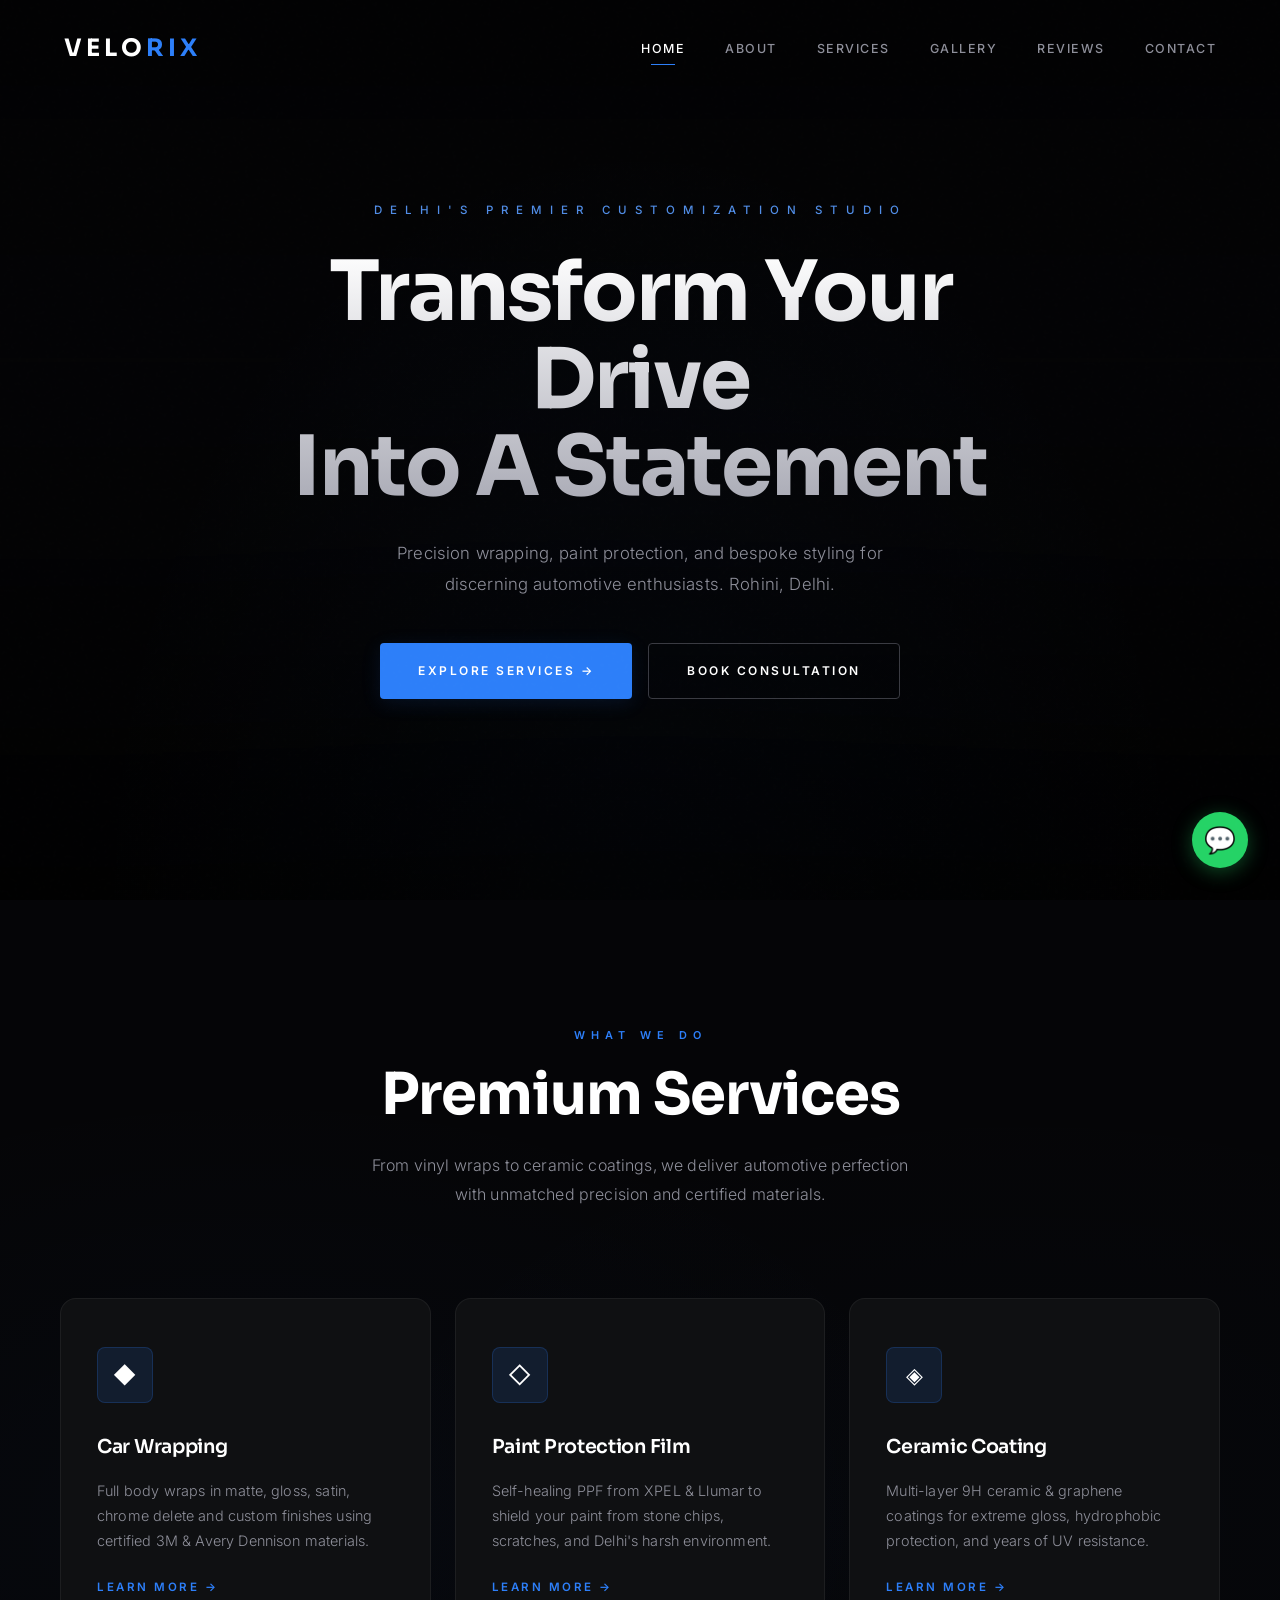
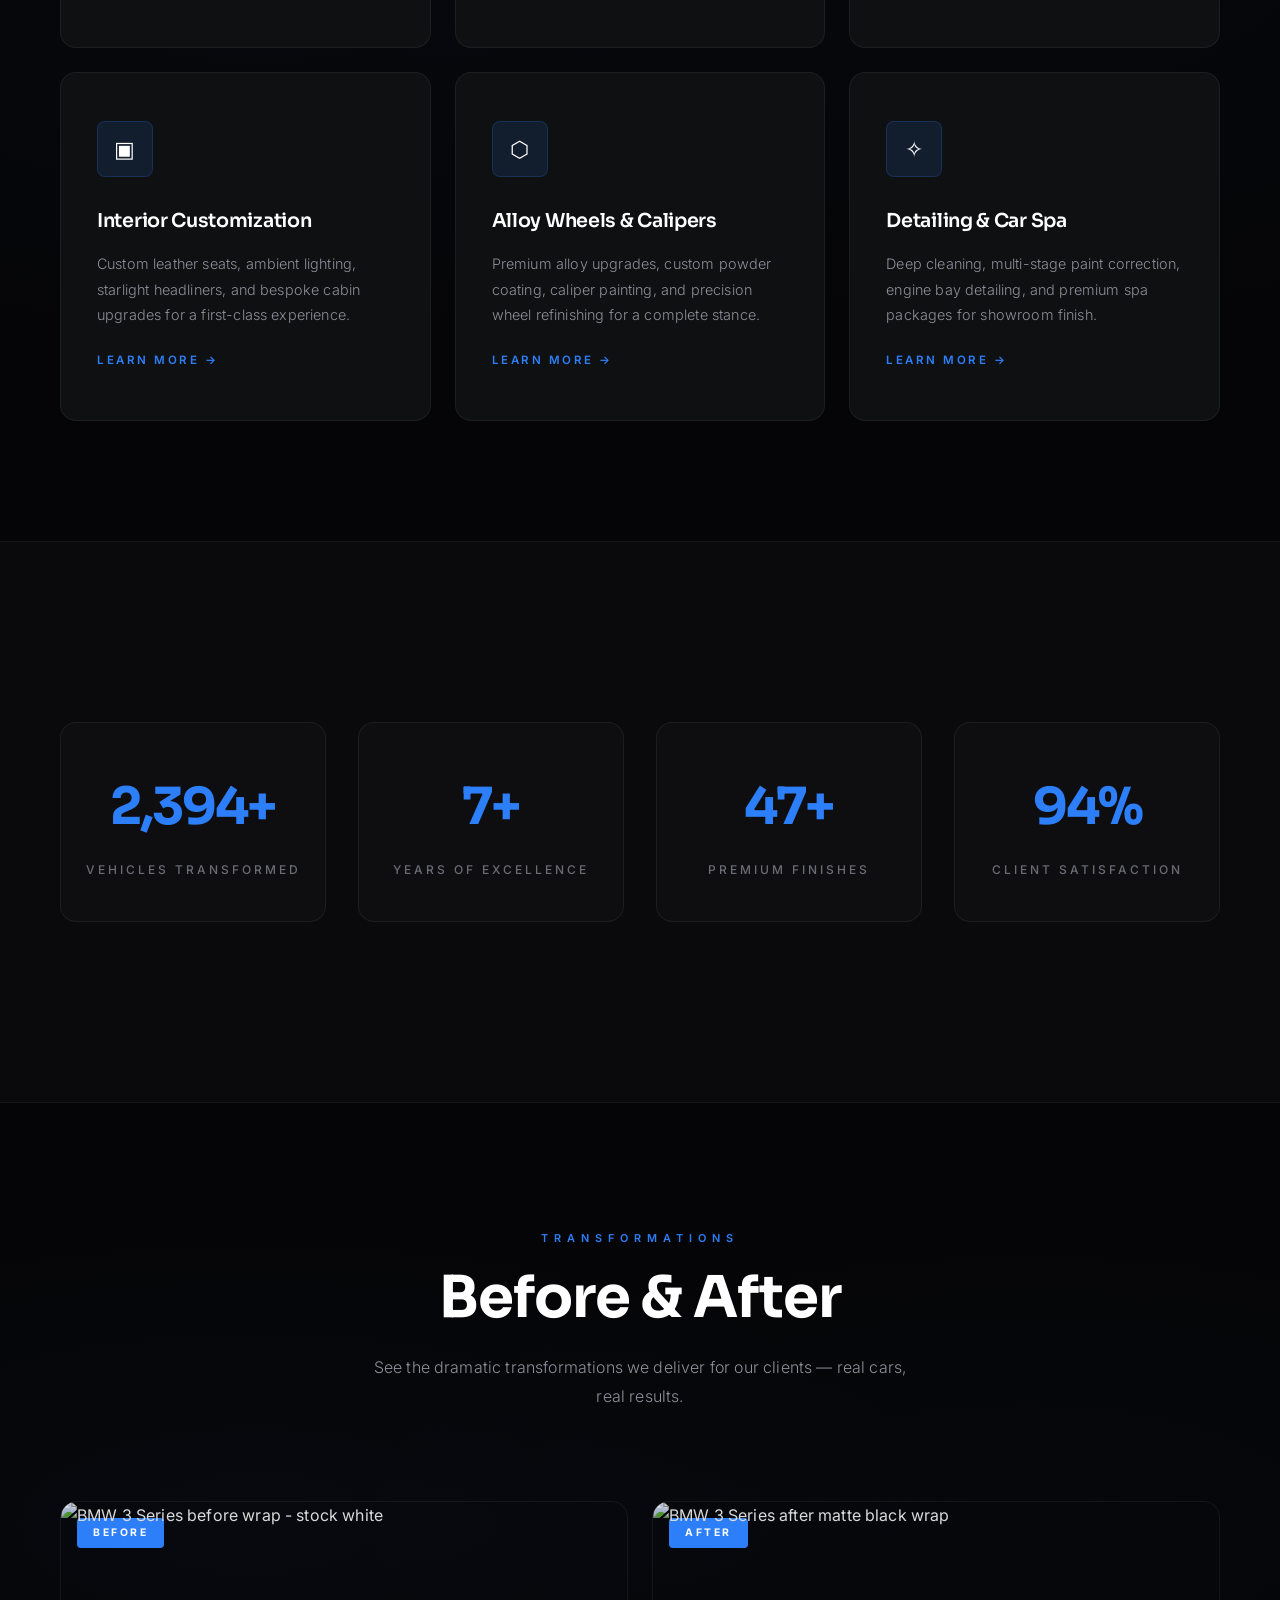
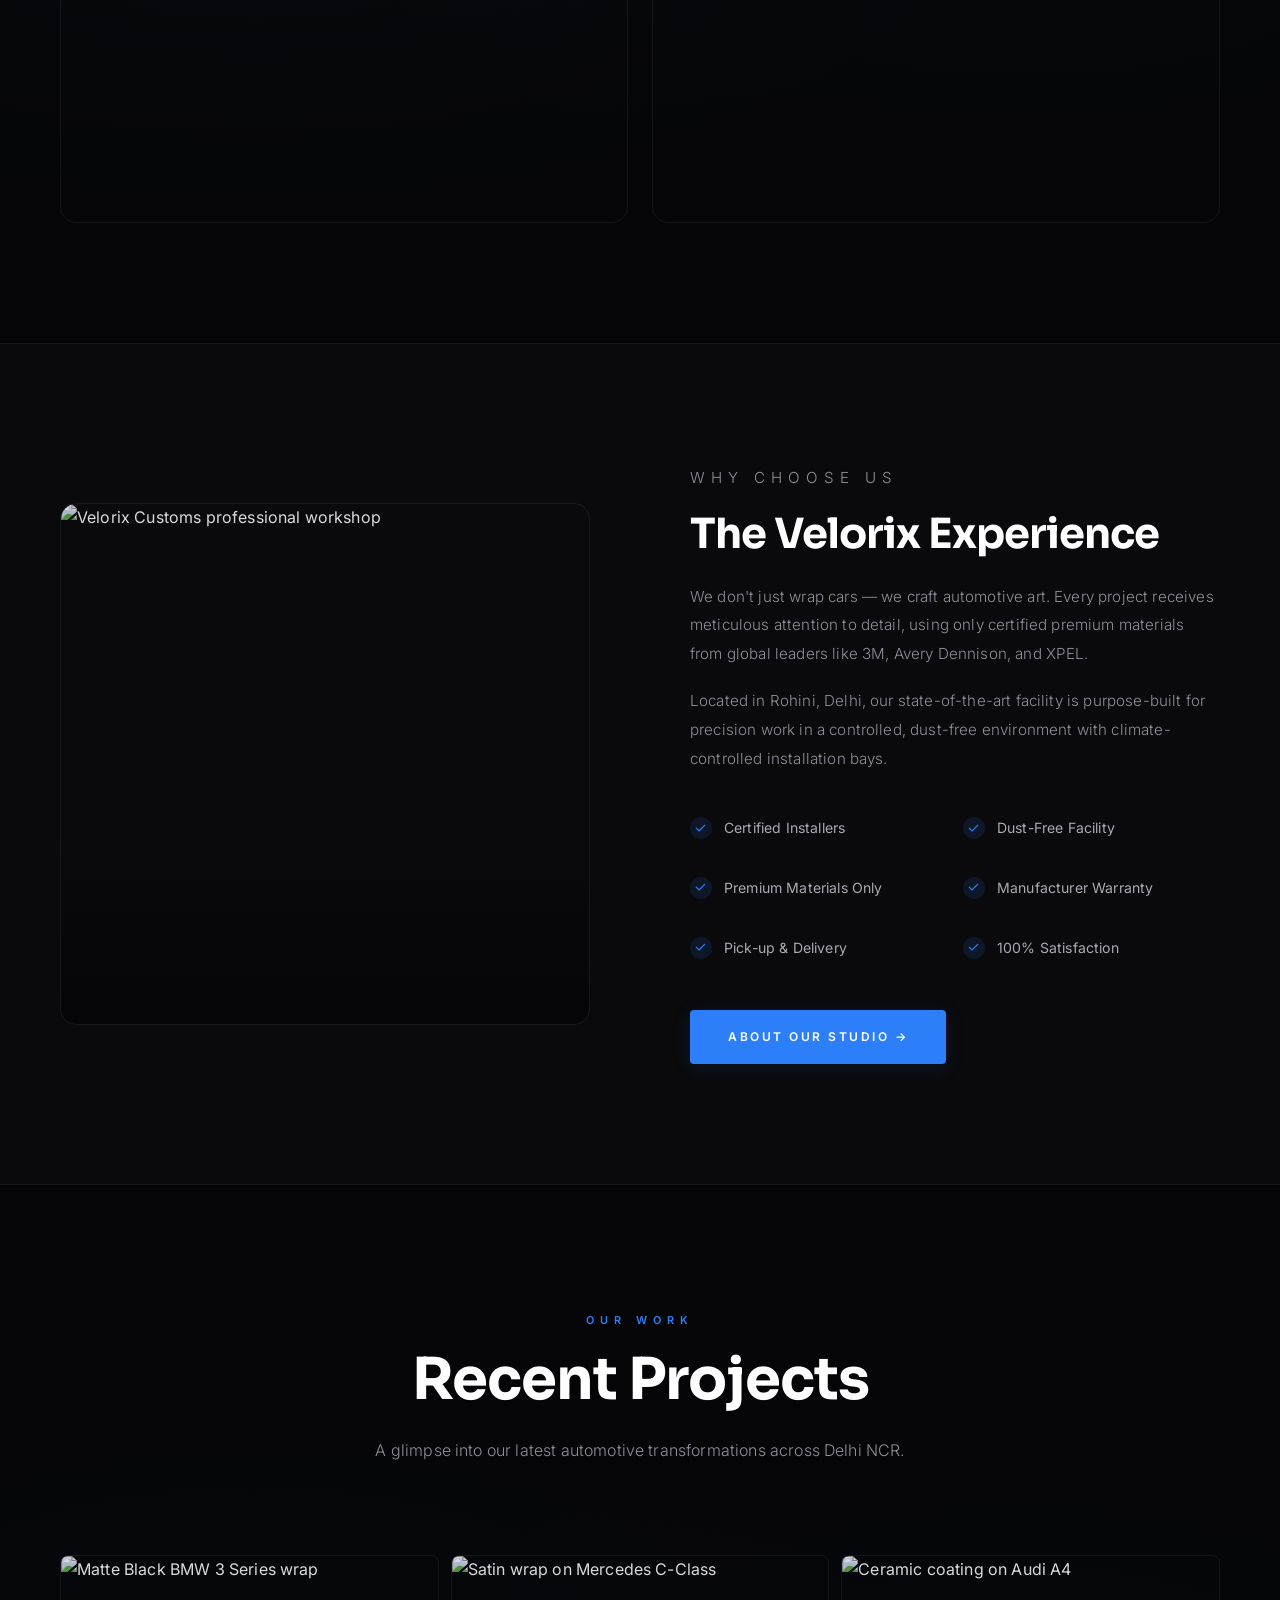
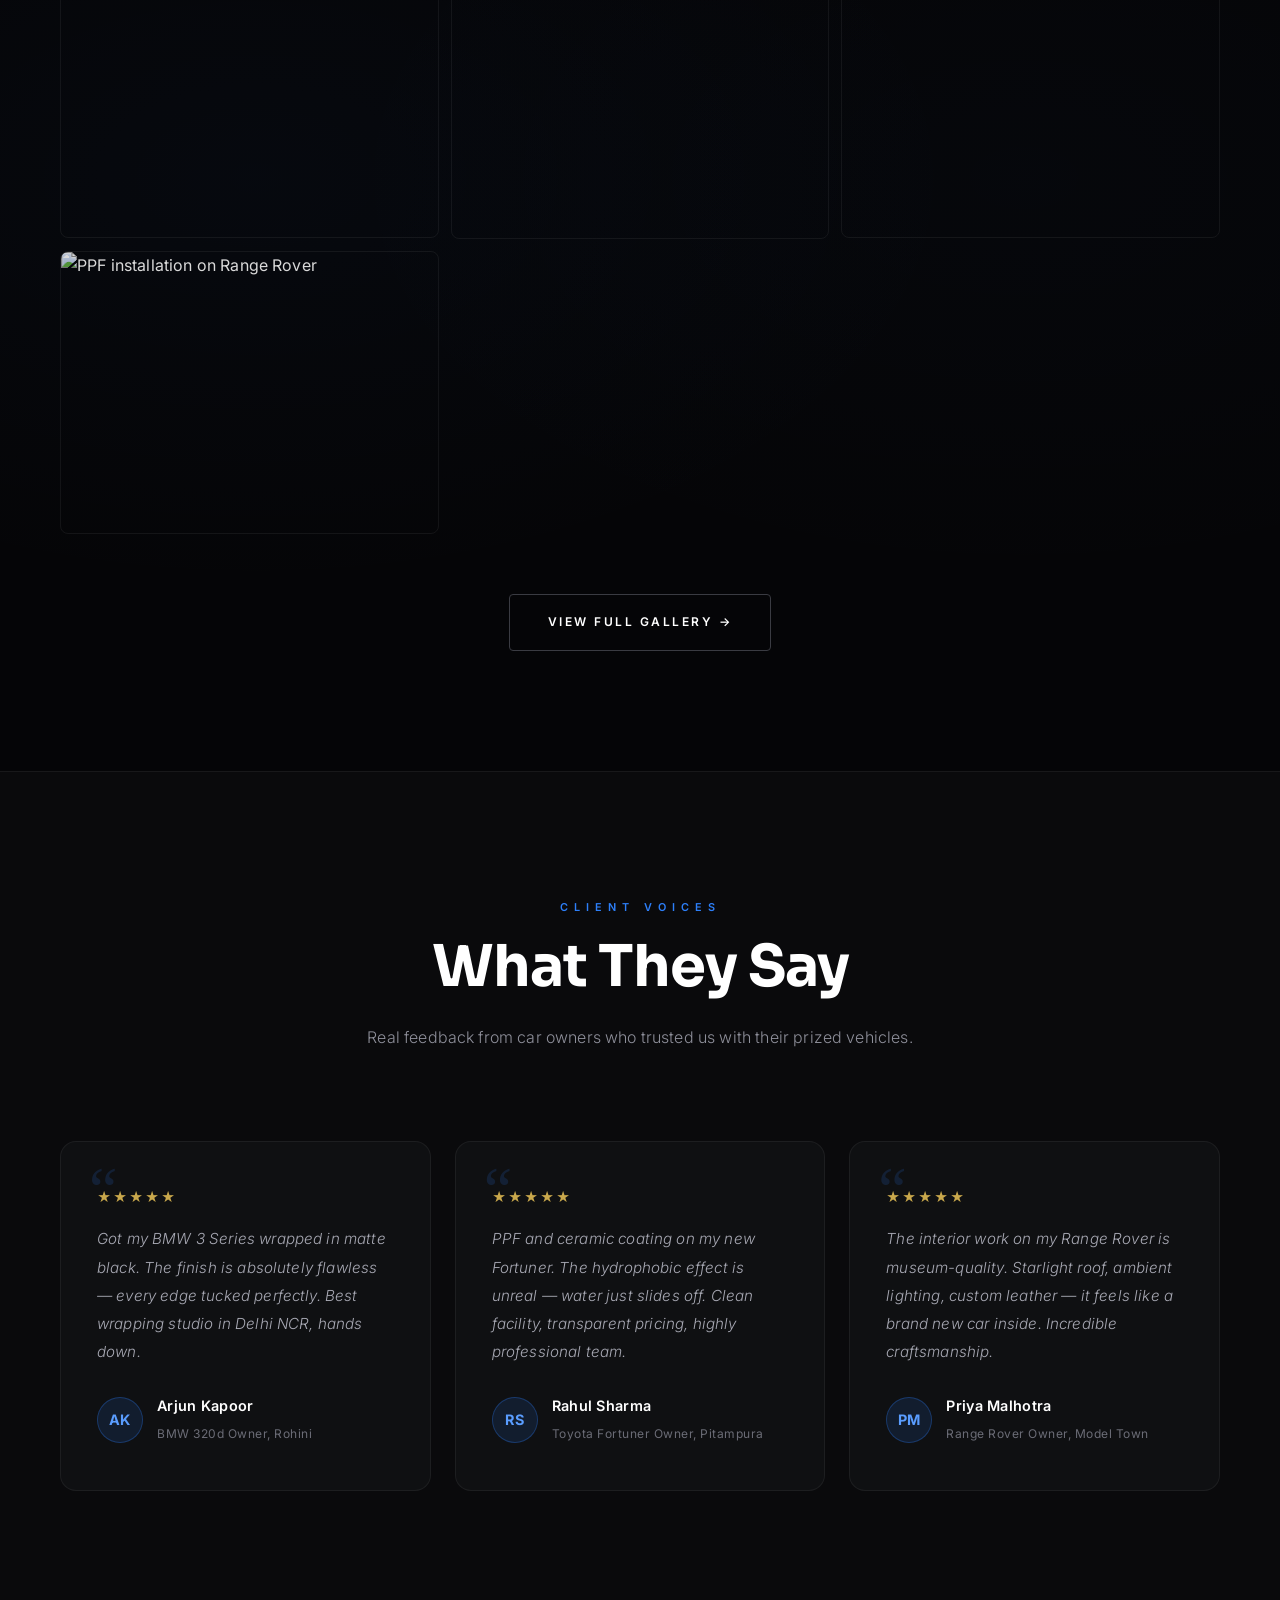
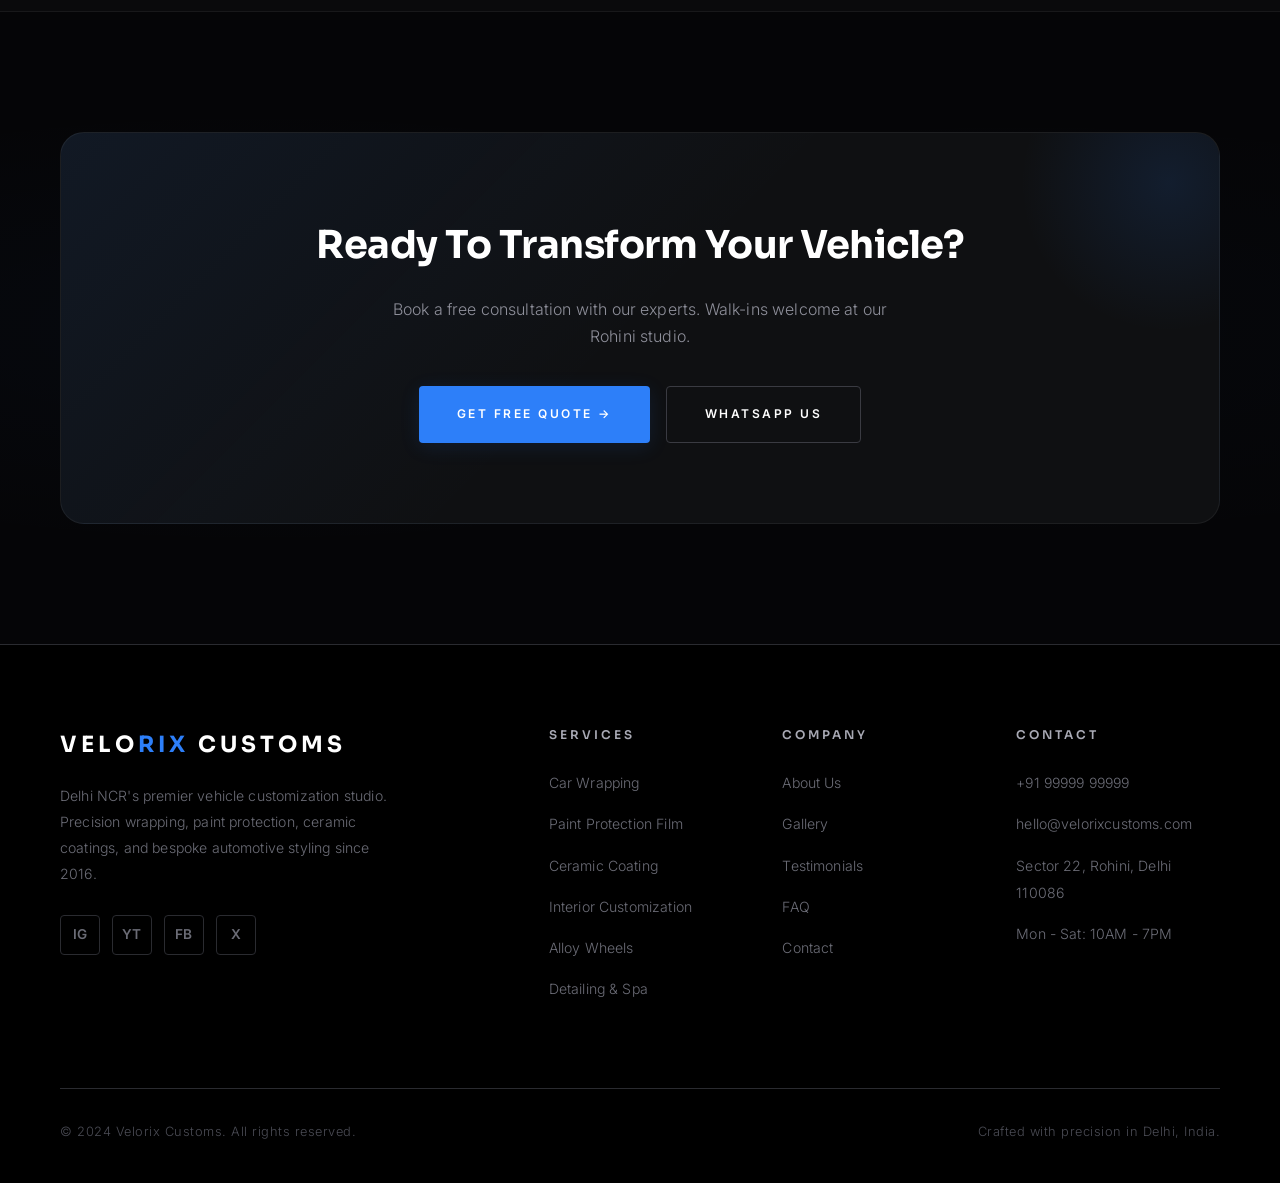
==== commit b99afa83: "remove: Delete 3D alloy wheel hero - back to clean centered hero" ====
--- a/index.html
+++ b/index.html
@@ -51,31 +51,17 @@
   </div>
 
 
-  <!-- Hero Section - Split Layout with 3D Wheel -->
-  <section class="hero hero--split">
+  <!-- Hero Section -->
+  <section class="hero">
     <div class="hero-bg" style="background-image: url('https://images.unsplash.com/photo-1617814076367-b759c7d7e738?w=1920&q=85');"></div>
     <div class="hero-overlay"></div>
-
-    <div class="hero-split-container">
-      <!-- Left: Text Content -->
-      <div class="hero-text-side">
-        <p class="hero-subtitle">Delhi's Premier Customization Studio</p>
-        <h1 class="hero-title">Transform Your Drive<br>Into A Statement</h1>
-        <p class="hero-desc">Precision wrapping, paint protection, and bespoke styling for discerning automotive enthusiasts. Rohini, Delhi.</p>
-        <div class="hero-btns">
-          <a href="services.html" class="btn-primary">Explore Services &#8594;</a>
-          <a href="contact.html" class="btn-secondary">Book Consultation</a>
-        </div>
-      </div>
-
-      <!-- Right: 3D Alloy Wheel Visual -->
-      <div class="hero-wheel-side" id="wheelContainer">
-        <div class="wheel-glow"></div>
-        <div class="wheel-shadow"></div>
-        <div class="wheel-wrapper" id="wheelWrapper">
-          <img src="https://purepng.com/public/uploads/large/purepng.com-car-wheelcar-wheelwheaborealloytaboraforgedsteelwiretyrerim-14215264588763dqvb.png" alt="Premium Alloy Wheel - Velorix Customs" class="wheel-img" id="wheelImg">
-        </div>
-        <div class="wheel-fog"></div>
+    <div class="hero-content">
+      <p class="hero-subtitle">Delhi's Premier Customization Studio</p>
+      <h1 class="hero-title">Transform Your Drive<br>Into A Statement</h1>
+      <p class="hero-desc">Precision wrapping, paint protection, and bespoke styling for discerning automotive enthusiasts. Rohini, Delhi.</p>
+      <div class="hero-btns">
+        <a href="services.html" class="btn-primary">Explore Services &#8594;</a>
+        <a href="contact.html" class="btn-secondary">Book Consultation</a>
       </div>
     </div>
   </section>
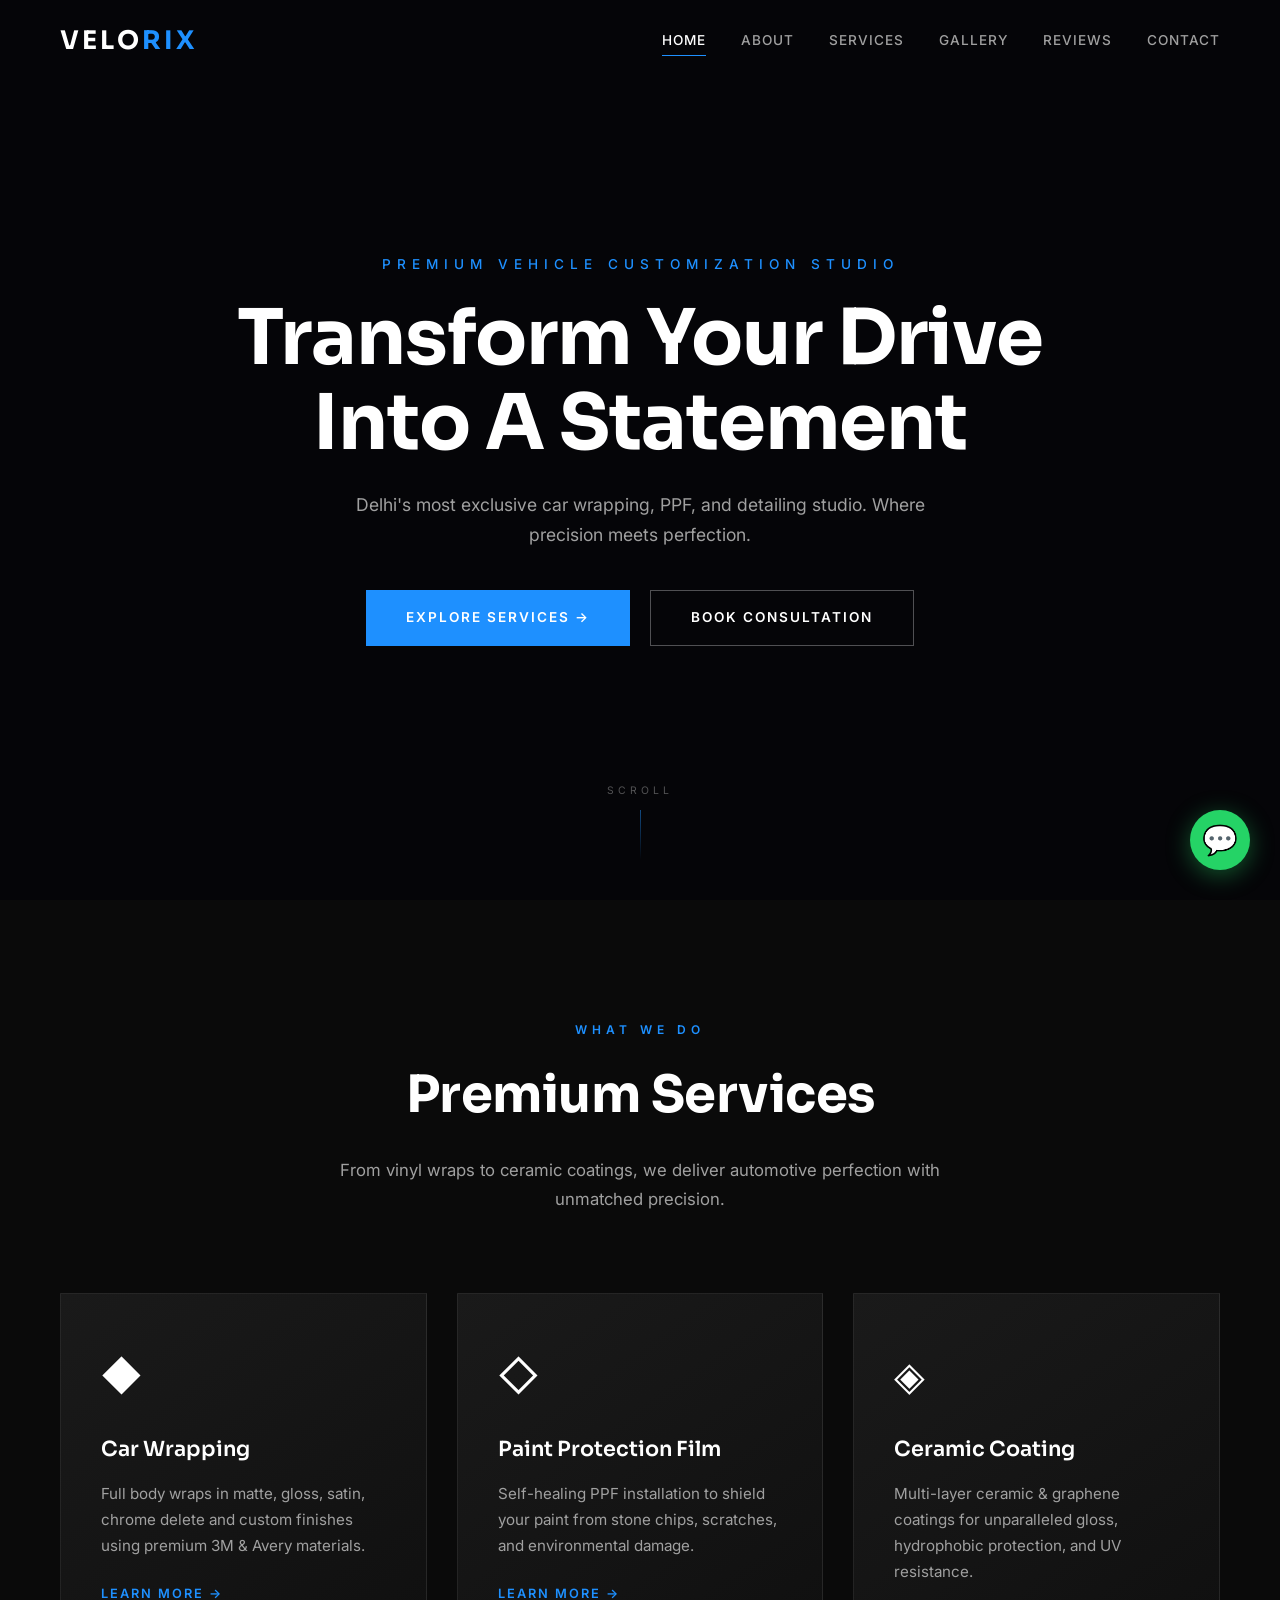
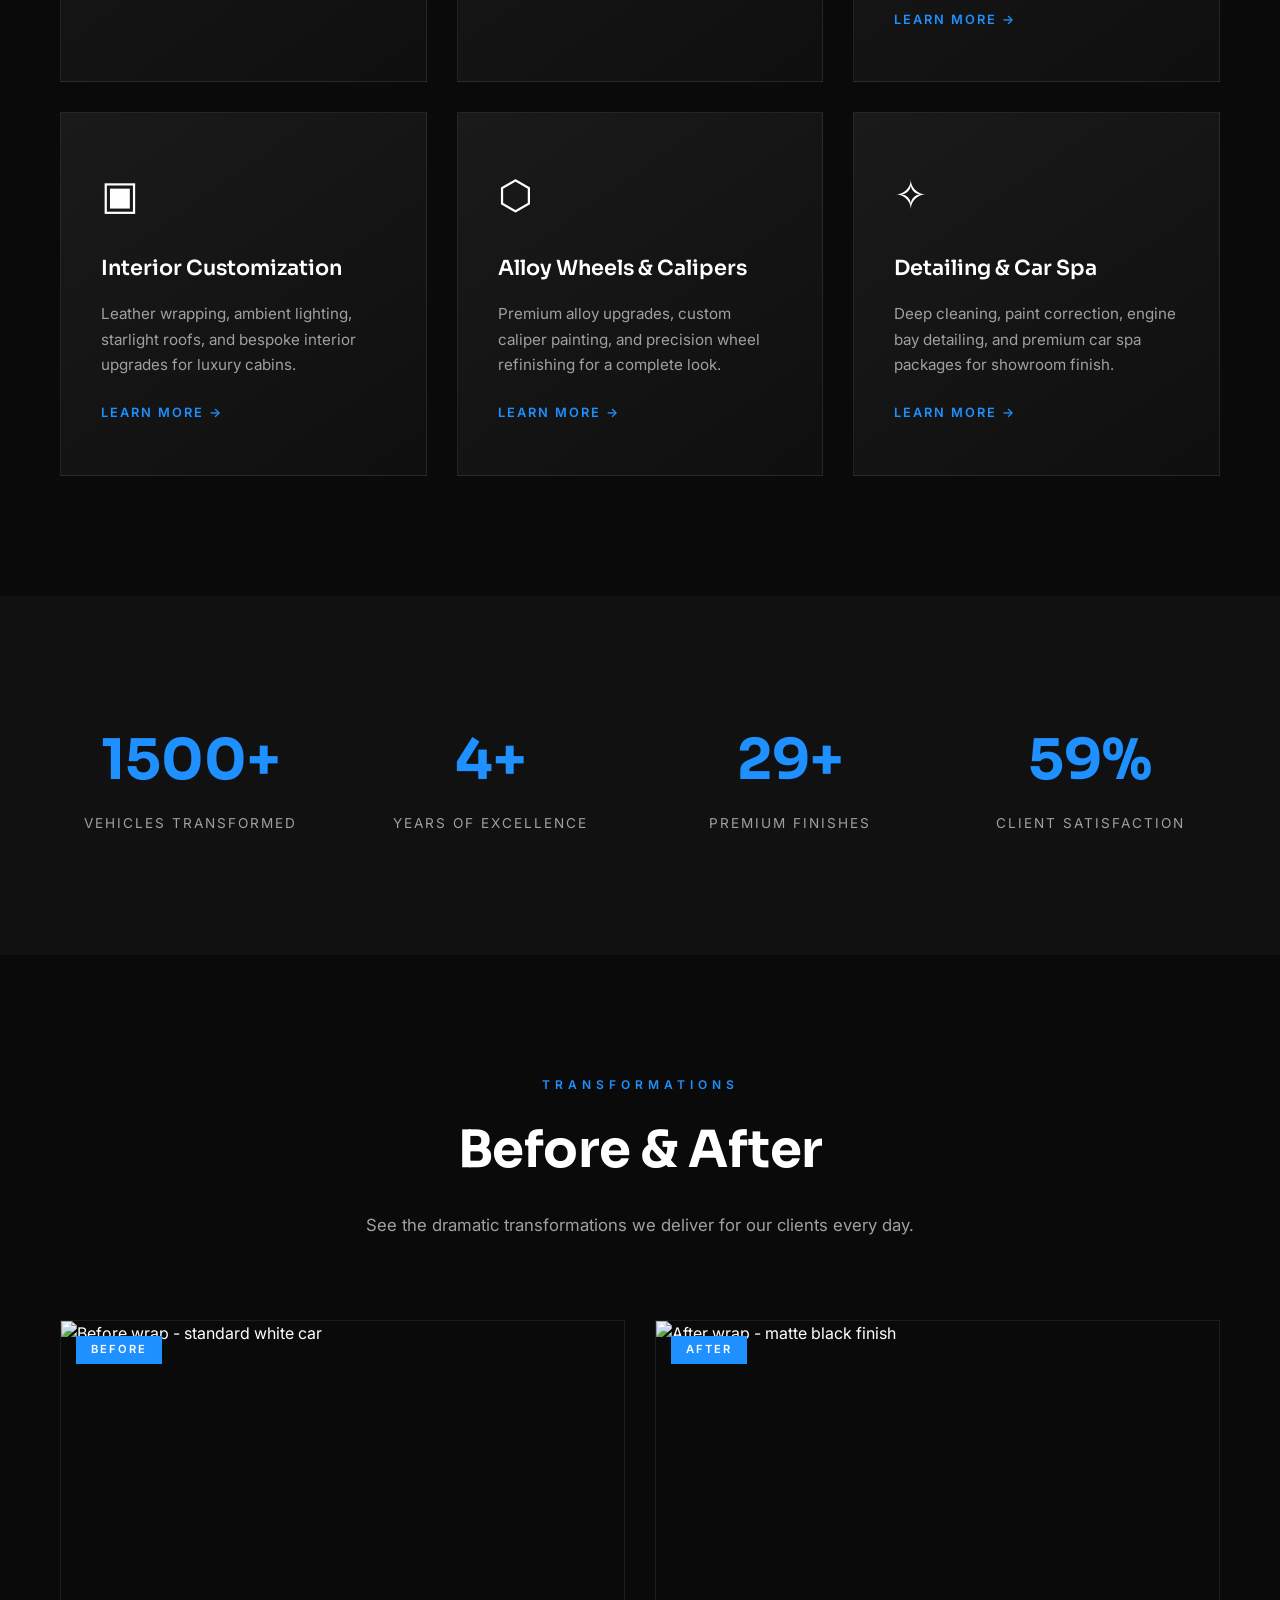
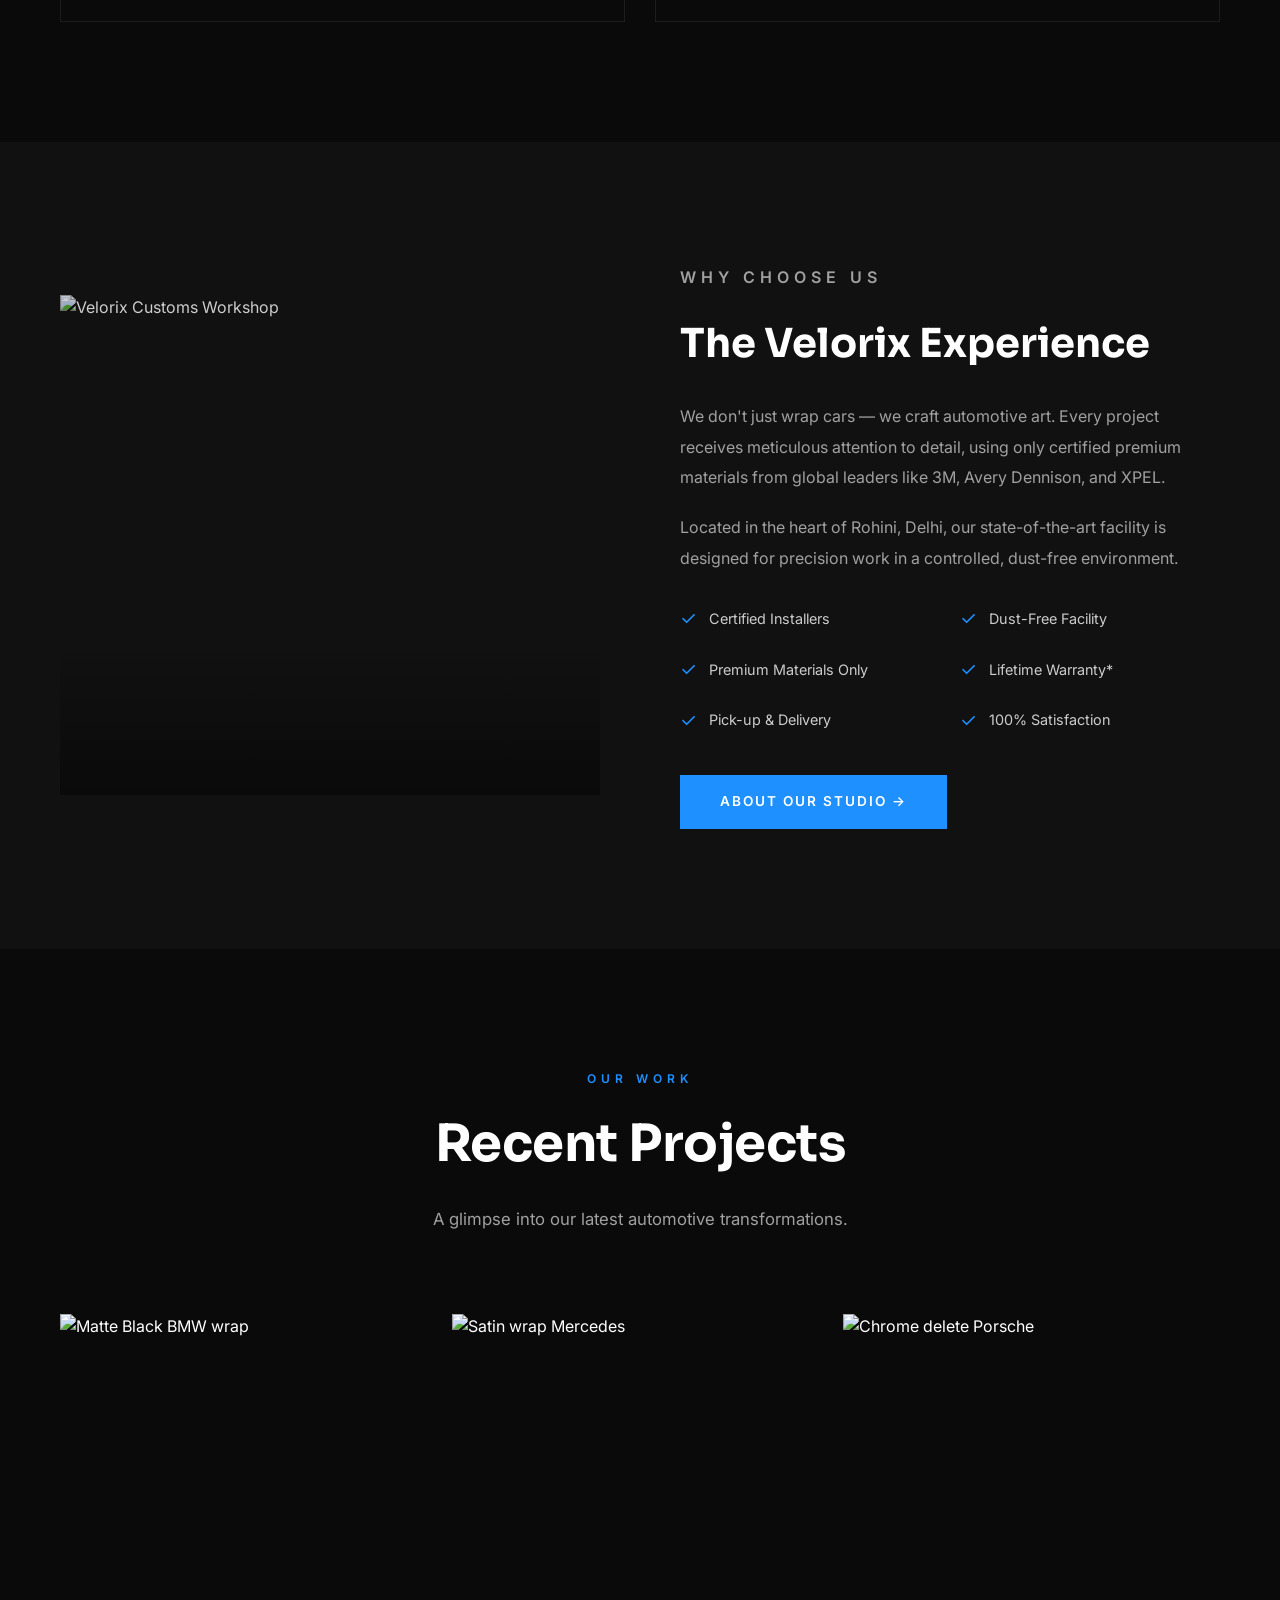
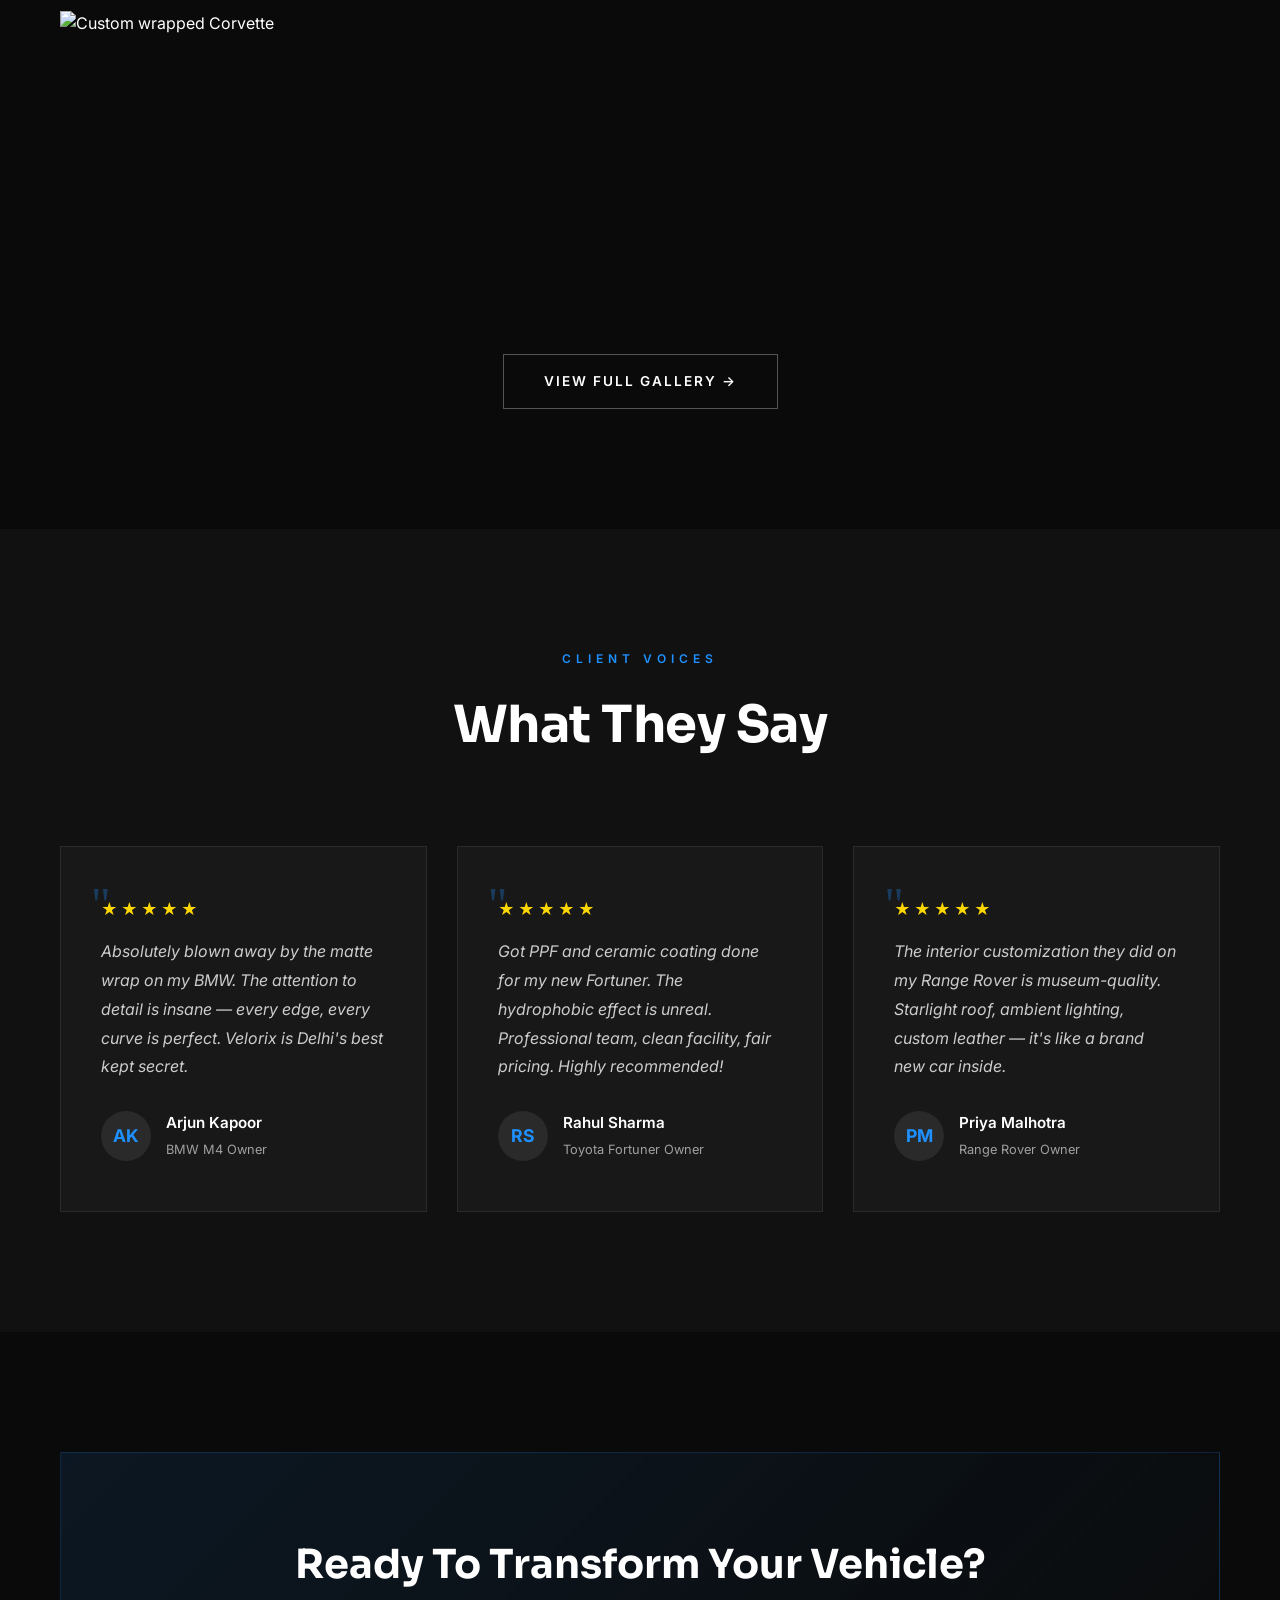
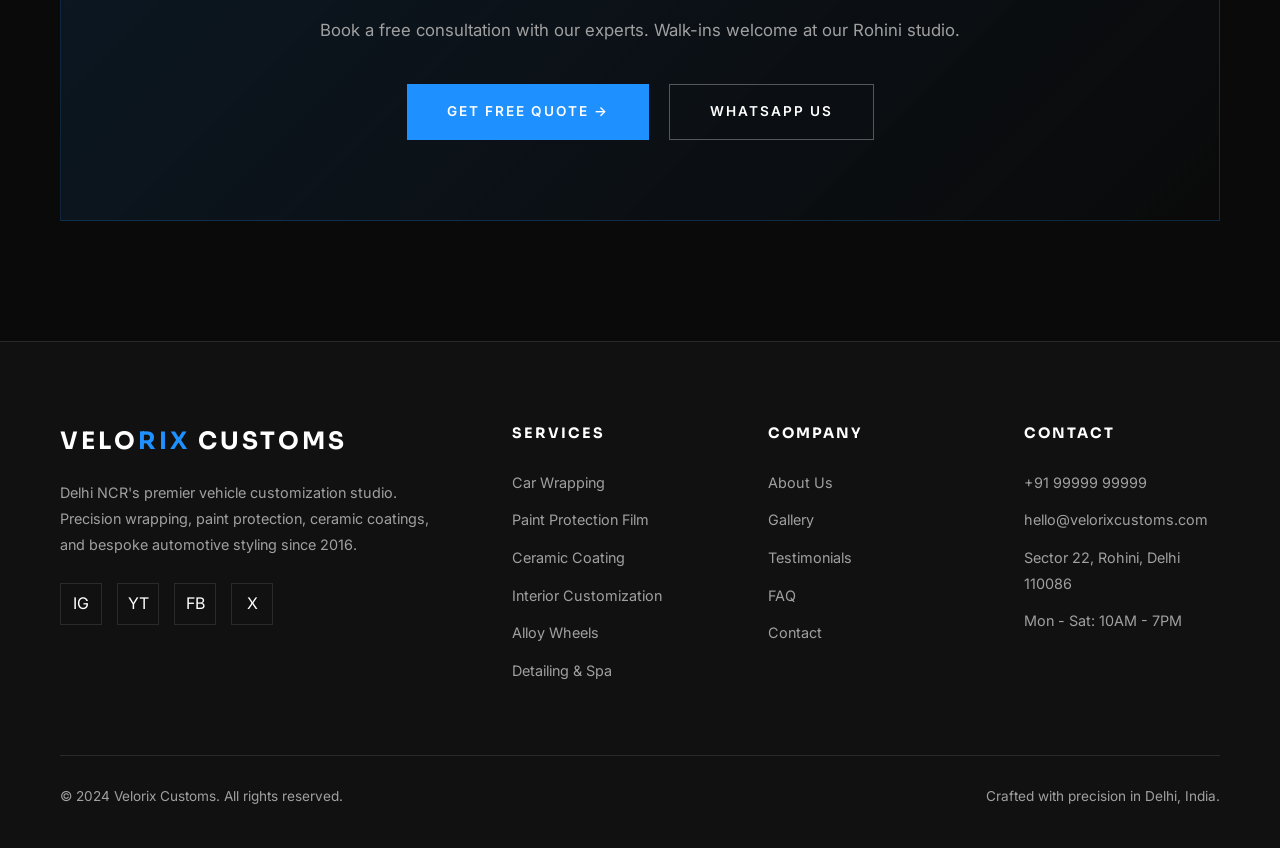
==== commit 50b3cbbf: "feat: add Three.js 3D hero animation and upgrade all images - Replace static hero background with Th" ====
--- a/index.html
+++ b/index.html
@@ -3,12 +3,13 @@
 <head>
   <meta charset="UTF-8">
   <meta name="viewport" content="width=device-width, initial-scale=1.0">
-  <meta name="description" content="Velorix Customs - Premium Car Wrapping, PPF, Ceramic Coating & Vehicle Customization Studio in Rohini, Delhi. Transform your vehicle with India's finest automotive styling experts.">
-  <title>Velorix Customs | Premium Car Wrapping & Customization Studio - Delhi</title>
+  <meta name="description" content="Velorix Customs - Premium Car Wrapping, PPF, Ceramic Coating & Vehicle Customization Studio in Rohini, Delhi">
+  <title>Velorix Customs | Premium Car Wrapping & Customization Studio</title>
   <link rel="preconnect" href="https://fonts.googleapis.com">
   <link rel="preconnect" href="https://fonts.gstatic.com" crossorigin>
   <link href="https://fonts.googleapis.com/css2?family=Inter:wght@300;400;500;600;700&family=Sora:wght@300;400;500;600;700;800&display=swap" rel="stylesheet">
   <link rel="stylesheet" href="assets/css/style.css">
+  <script src="https://cdnjs.cloudflare.com/ajax/libs/three.js/r128/three.min.js"></script>
 </head>
 <body>
 
@@ -53,16 +54,20 @@
 
   <!-- Hero Section -->
   <section class="hero">
-    <div class="hero-bg" style="background-image: url('https://images.unsplash.com/photo-1617814076367-b759c7d7e738?w=1920&q=85');"></div>
+    <canvas id="hero-canvas"></canvas>
     <div class="hero-overlay"></div>
     <div class="hero-content">
-      <p class="hero-subtitle">Delhi's Premier Customization Studio</p>
+      <p class="hero-subtitle">Premium Vehicle Customization Studio</p>
       <h1 class="hero-title">Transform Your Drive<br>Into A Statement</h1>
-      <p class="hero-desc">Precision wrapping, paint protection, and bespoke styling for discerning automotive enthusiasts. Rohini, Delhi.</p>
+      <p class="hero-desc">Delhi's most exclusive car wrapping, PPF, and detailing studio. Where precision meets perfection.</p>
       <div class="hero-btns">
-        <a href="services.html" class="btn-primary">Explore Services &#8594;</a>
+        <a href="services.html" class="btn-primary">Explore Services →</a>
         <a href="contact.html" class="btn-secondary">Book Consultation</a>
       </div>
+    </div>
+    <div class="hero-scroll-hint">
+      <span>Scroll</span>
+      <div class="scroll-line"></div>
     </div>
   </section>
 
@@ -71,44 +76,44 @@
     <div class="section-header reveal">
       <p class="section-label">What We Do</p>
       <h2 class="section-title">Premium Services</h2>
-      <p class="section-desc">From vinyl wraps to ceramic coatings, we deliver automotive perfection with unmatched precision and certified materials.</p>
+      <p class="section-desc">From vinyl wraps to ceramic coatings, we deliver automotive perfection with unmatched precision.</p>
     </div>
     <div class="services-grid">
       <div class="service-card reveal">
-        <div class="service-icon">&#9670;</div>
+        <span class="service-icon">◆</span>
         <h3>Car Wrapping</h3>
-        <p>Full body wraps in matte, gloss, satin, chrome delete and custom finishes using certified 3M & Avery Dennison materials.</p>
-        <a href="car-wrapping.html" class="card-link">Learn More &#8594;</a>
-      </div>
-      <div class="service-card reveal">
-        <div class="service-icon">&#9671;</div>
+        <p>Full body wraps in matte, gloss, satin, chrome delete and custom finishes using premium 3M & Avery materials.</p>
+        <a href="car-wrapping.html" class="card-link">Learn More →</a>
+      </div>
+      <div class="service-card reveal">
+        <span class="service-icon">◇</span>
         <h3>Paint Protection Film</h3>
-        <p>Self-healing PPF from XPEL & Llumar to shield your paint from stone chips, scratches, and Delhi's harsh environment.</p>
-        <a href="ppf.html" class="card-link">Learn More &#8594;</a>
-      </div>
-      <div class="service-card reveal">
-        <div class="service-icon">&#9672;</div>
+        <p>Self-healing PPF installation to shield your paint from stone chips, scratches, and environmental damage.</p>
+        <a href="ppf.html" class="card-link">Learn More →</a>
+      </div>
+      <div class="service-card reveal">
+        <span class="service-icon">◈</span>
         <h3>Ceramic Coating</h3>
-        <p>Multi-layer 9H ceramic & graphene coatings for extreme gloss, hydrophobic protection, and years of UV resistance.</p>
-        <a href="ceramic-coating.html" class="card-link">Learn More &#8594;</a>
-      </div>
-      <div class="service-card reveal">
-        <div class="service-icon">&#9635;</div>
+        <p>Multi-layer ceramic & graphene coatings for unparalleled gloss, hydrophobic protection, and UV resistance.</p>
+        <a href="ceramic-coating.html" class="card-link">Learn More →</a>
+      </div>
+      <div class="service-card reveal">
+        <span class="service-icon">▣</span>
         <h3>Interior Customization</h3>
-        <p>Custom leather seats, ambient lighting, starlight headliners, and bespoke cabin upgrades for a first-class experience.</p>
-        <a href="interior.html" class="card-link">Learn More &#8594;</a>
-      </div>
-      <div class="service-card reveal">
-        <div class="service-icon">&#11041;</div>
+        <p>Leather wrapping, ambient lighting, starlight roofs, and bespoke interior upgrades for luxury cabins.</p>
+        <a href="interior.html" class="card-link">Learn More →</a>
+      </div>
+      <div class="service-card reveal">
+        <span class="service-icon">⬡</span>
         <h3>Alloy Wheels & Calipers</h3>
-        <p>Premium alloy upgrades, custom powder coating, caliper painting, and precision wheel refinishing for a complete stance.</p>
-        <a href="alloy-wheels.html" class="card-link">Learn More &#8594;</a>
-      </div>
-      <div class="service-card reveal">
-        <div class="service-icon">&#10023;</div>
+        <p>Premium alloy upgrades, custom caliper painting, and precision wheel refinishing for a complete look.</p>
+        <a href="alloy-wheels.html" class="card-link">Learn More →</a>
+      </div>
+      <div class="service-card reveal">
+        <span class="service-icon">✧</span>
         <h3>Detailing & Car Spa</h3>
-        <p>Deep cleaning, multi-stage paint correction, engine bay detailing, and premium spa packages for showroom finish.</p>
-        <a href="detailing.html" class="card-link">Learn More &#8594;</a>
+        <p>Deep cleaning, paint correction, engine bay detailing, and premium car spa packages for showroom finish.</p>
+        <a href="detailing.html" class="card-link">Learn More →</a>
       </div>
     </div>
   </section>
@@ -141,40 +146,40 @@
     <div class="section-header reveal">
       <p class="section-label">Transformations</p>
       <h2 class="section-title">Before & After</h2>
-      <p class="section-desc">See the dramatic transformations we deliver for our clients — real cars, real results.</p>
+      <p class="section-desc">See the dramatic transformations we deliver for our clients every day.</p>
     </div>
     <div class="ba-grid">
       <div class="ba-item reveal">
         <span class="ba-label">Before</span>
-        <img src="https://images.unsplash.com/photo-1555215695-3004980ad54e?w=800&q=80" alt="BMW 3 Series before wrap - stock white" loading="lazy">
+        <img src="https://images.unsplash.com/photo-1558618666-fcd25c85cd64?w=800&q=80" alt="Before wrap - standard white car" loading="lazy">
       </div>
       <div class="ba-item reveal">
         <span class="ba-label">After</span>
-        <img src="https://images.unsplash.com/photo-1607853202273-797f1c22a38e?w=800&q=80" alt="BMW 3 Series after matte black wrap" loading="lazy">
-      </div>
-    </div>
-  </section>
-
-  <!-- Premium Experience Section -->
+        <img src="https://images.unsplash.com/photo-1617814076367-b759c7d7e738?w=800&q=80" alt="After wrap - matte black finish" loading="lazy">
+      </div>
+    </div>
+  </section>
+
+  <!-- Premium Experience -->
   <section class="section section-darker">
     <div class="about-grid">
       <div class="about-image reveal-left">
-        <img src="https://images.unsplash.com/photo-1619405399517-d7fce0f13302?w=800&q=80" alt="Velorix Customs professional workshop">
+        <img src="https://images.unsplash.com/photo-1558618666-fcd25c85cd64?w=800&q=80" alt="Velorix Customs Workshop">
       </div>
       <div class="about-text reveal-right">
         <p class="section-label">Why Choose Us</p>
         <h2>The Velorix Experience</h2>
         <p>We don't just wrap cars — we craft automotive art. Every project receives meticulous attention to detail, using only certified premium materials from global leaders like 3M, Avery Dennison, and XPEL.</p>
-        <p>Located in Rohini, Delhi, our state-of-the-art facility is purpose-built for precision work in a controlled, dust-free environment with climate-controlled installation bays.</p>
+        <p>Located in the heart of Rohini, Delhi, our state-of-the-art facility is designed for precision work in a controlled, dust-free environment.</p>
         <div class="about-features">
-          <div class="about-feature"><span class="check">&#10003;</span><span>Certified Installers</span></div>
-          <div class="about-feature"><span class="check">&#10003;</span><span>Dust-Free Facility</span></div>
-          <div class="about-feature"><span class="check">&#10003;</span><span>Premium Materials Only</span></div>
-          <div class="about-feature"><span class="check">&#10003;</span><span>Manufacturer Warranty</span></div>
-          <div class="about-feature"><span class="check">&#10003;</span><span>Pick-up & Delivery</span></div>
-          <div class="about-feature"><span class="check">&#10003;</span><span>100% Satisfaction</span></div>
-        </div>
-        <a href="about.html" class="btn-primary mt-40">About Our Studio &#8594;</a>
+          <div class="about-feature"><span class="check">✓</span><span>Certified Installers</span></div>
+          <div class="about-feature"><span class="check">✓</span><span>Dust-Free Facility</span></div>
+          <div class="about-feature"><span class="check">✓</span><span>Premium Materials Only</span></div>
+          <div class="about-feature"><span class="check">✓</span><span>Lifetime Warranty*</span></div>
+          <div class="about-feature"><span class="check">✓</span><span>Pick-up & Delivery</span></div>
+          <div class="about-feature"><span class="check">✓</span><span>100% Satisfaction</span></div>
+        </div>
+        <a href="about.html" class="btn-primary mt-40">About Our Studio →</a>
       </div>
     </div>
   </section>
@@ -185,28 +190,28 @@
     <div class="section-header reveal">
       <p class="section-label">Our Work</p>
       <h2 class="section-title">Recent Projects</h2>
-      <p class="section-desc">A glimpse into our latest automotive transformations across Delhi NCR.</p>
+      <p class="section-desc">A glimpse into our latest automotive transformations.</p>
     </div>
     <div class="gallery-grid">
       <div class="gallery-item reveal">
-        <img src="https://images.unsplash.com/photo-1607853202273-797f1c22a38e?w=600&q=80" alt="Matte Black BMW 3 Series wrap" loading="lazy">
-        <span class="overlay-text">Matte Black &#8212; BMW 3 Series</span>
+        <img src="https://images.unsplash.com/photo-1617814076367-b759c7d7e738?w=600&q=80" alt="Matte Black BMW wrap" loading="lazy">
+        <span class="overlay-text">Matte Black — BMW M4</span>
       </div>
       <div class="gallery-item reveal">
-        <img src="https://images.unsplash.com/photo-1606611013016-969c19ba27bb?w=600&q=80" alt="Satin wrap on Mercedes C-Class" loading="lazy">
-        <span class="overlay-text">Satin Grey &#8212; Mercedes C-Class</span>
+        <img src="https://images.unsplash.com/photo-1614162692292-7ac56d7f7f1e?w=600&q=80" alt="Satin wrap Mercedes" loading="lazy">
+        <span class="overlay-text">Satin Grey — Mercedes AMG</span>
       </div>
       <div class="gallery-item reveal">
-        <img src="https://images.unsplash.com/photo-1616422285623-13ff0162193c?w=600&q=80" alt="Ceramic coating on Audi A4" loading="lazy">
-        <span class="overlay-text">Ceramic Coat &#8212; Audi A4</span>
+        <img src="https://images.unsplash.com/photo-1503376780353-7e6692767b70?w=600&q=80" alt="Chrome delete Porsche" loading="lazy">
+        <span class="overlay-text">Full PPF — Porsche 911</span>
       </div>
       <div class="gallery-item reveal">
-        <img src="https://images.unsplash.com/photo-1619362280286-f1f8fd5032ed?w=600&q=80" alt="PPF installation on Range Rover" loading="lazy">
-        <span class="overlay-text">Full PPF &#8212; Range Rover Sport</span>
+        <img src="https://images.unsplash.com/photo-1544636331-e26879cd4d9b?w=600&q=80" alt="Custom wrapped Corvette" loading="lazy">
+        <span class="overlay-text">Gloss Red — Corvette C7</span>
       </div>
     </div>
     <div class="text-center mt-60">
-      <a href="gallery.html" class="btn-secondary">View Full Gallery &#8594;</a>
+      <a href="gallery.html" class="btn-secondary">View Full Gallery →</a>
     </div>
   </section>
 
@@ -215,42 +220,41 @@
     <div class="section-header reveal">
       <p class="section-label">Client Voices</p>
       <h2 class="section-title">What They Say</h2>
-      <p class="section-desc">Real feedback from car owners who trusted us with their prized vehicles.</p>
     </div>
     <div class="testimonial-grid">
       <div class="testimonial-card reveal">
-        <span class="quote">&#8220;</span>
-        <div class="stars">&#9733;&#9733;&#9733;&#9733;&#9733;</div>
-        <p>Got my BMW 3 Series wrapped in matte black. The finish is absolutely flawless — every edge tucked perfectly. Best wrapping studio in Delhi NCR, hands down.</p>
+        <span class="quote">"</span>
+        <div class="stars">★★★★★</div>
+        <p>Absolutely blown away by the matte wrap on my BMW. The attention to detail is insane — every edge, every curve is perfect. Velorix is Delhi's best kept secret.</p>
         <div class="testimonial-author">
           <div class="avatar">AK</div>
           <div class="info">
             <h4>Arjun Kapoor</h4>
-            <span>BMW 320d Owner, Rohini</span>
+            <span>BMW M4 Owner</span>
           </div>
         </div>
       </div>
       <div class="testimonial-card reveal">
-        <span class="quote">&#8220;</span>
-        <div class="stars">&#9733;&#9733;&#9733;&#9733;&#9733;</div>
-        <p>PPF and ceramic coating on my new Fortuner. The hydrophobic effect is unreal — water just slides off. Clean facility, transparent pricing, highly professional team.</p>
+        <span class="quote">"</span>
+        <div class="stars">★★★★★</div>
+        <p>Got PPF and ceramic coating done for my new Fortuner. The hydrophobic effect is unreal. Professional team, clean facility, fair pricing. Highly recommended!</p>
         <div class="testimonial-author">
           <div class="avatar">RS</div>
           <div class="info">
             <h4>Rahul Sharma</h4>
-            <span>Toyota Fortuner Owner, Pitampura</span>
+            <span>Toyota Fortuner Owner</span>
           </div>
         </div>
       </div>
       <div class="testimonial-card reveal">
-        <span class="quote">&#8220;</span>
-        <div class="stars">&#9733;&#9733;&#9733;&#9733;&#9733;</div>
-        <p>The interior work on my Range Rover is museum-quality. Starlight roof, ambient lighting, custom leather — it feels like a brand new car inside. Incredible craftsmanship.</p>
+        <span class="quote">"</span>
+        <div class="stars">★★★★★</div>
+        <p>The interior customization they did on my Range Rover is museum-quality. Starlight roof, ambient lighting, custom leather — it's like a brand new car inside.</p>
         <div class="testimonial-author">
           <div class="avatar">PM</div>
           <div class="info">
             <h4>Priya Malhotra</h4>
-            <span>Range Rover Owner, Model Town</span>
+            <span>Range Rover Owner</span>
           </div>
         </div>
       </div>
@@ -264,7 +268,7 @@
       <h2>Ready To Transform Your Vehicle?</h2>
       <p>Book a free consultation with our experts. Walk-ins welcome at our Rohini studio.</p>
       <div class="hero-btns">
-        <a href="contact.html" class="btn-primary">Get Free Quote &#8594;</a>
+        <a href="contact.html" class="btn-primary">Get Free Quote →</a>
         <a href="https://wa.me/919999999999" class="btn-secondary">WhatsApp Us</a>
       </div>
     </div>
@@ -321,7 +325,7 @@
   </footer>
 
   <!-- WhatsApp Float -->
-  <a href="https://wa.me/919999999999" class="whatsapp-float" aria-label="Chat on WhatsApp">&#128172;</a>
+  <a href="https://wa.me/919999999999" class="whatsapp-float" aria-label="Chat on WhatsApp">💬</a>
 
   <script src="assets/js/main.js"></script>
 </body>
--- a/assets/css/style.css
+++ b/assets/css/style.css
@@ -1,133 +1,89 @@
-/* ===== VELORIX CUSTOMS - Premium Automotive Studio V2 ===== */
-/* ===== Complete Redesign: Cinematic Luxury Dark Theme ===== */
-
+/* ===== VELORIX CUSTOMS - Premium Automotive Studio ===== */
+/* ===== Global Reset & Variables ===== */
 :root {
-  --black-pure: #000000;
-  --black-rich: #050507;
-  --black-deep: #0a0a0c;
-  --black-card: #0f1012;
-  --black-elevated: #141518;
-  --black-surface: #1a1b1f;
-  --gray-900: #1e1f23;
-  --gray-800: #2a2b30;
-  --gray-700: #3a3b42;
-  --gray-600: #4a4b54;
-  --gray-500: #6b6c76;
-  --gray-400: #8e8f9a;
-  --gray-300: #a8a9b4;
-  --gray-200: #c8c9d4;
-  --gray-100: #e8e9f0;
-  --white: #ffffff;
-  --white-soft: #f0f1f5;
-
-  --accent: #2d7ff9;
-  --accent-light: #5a9dff;
-  --accent-dim: rgba(45, 127, 249, 0.12);
-  --accent-glow: rgba(45, 127, 249, 0.25);
-  --accent-strong: rgba(45, 127, 249, 0.4);
-
-  --gold: #c9a84c;
-  --gold-dim: rgba(201, 168, 76, 0.15);
-
-  --glass-bg: rgba(255, 255, 255, 0.02);
-  --glass-bg-hover: rgba(255, 255, 255, 0.04);
-  --glass-border: rgba(255, 255, 255, 0.06);
-  --glass-border-hover: rgba(255, 255, 255, 0.12);
-
-  --shadow-sm: 0 2px 8px rgba(0,0,0,0.3);
-  --shadow-md: 0 8px 32px rgba(0,0,0,0.4);
-  --shadow-lg: 0 20px 60px rgba(0,0,0,0.6);
-  --shadow-xl: 0 40px 100px rgba(0,0,0,0.7);
-  --shadow-glow: 0 0 40px var(--accent-dim);
-
-  --ease-out: cubic-bezier(0.16, 1, 0.3, 1);
-  --ease-in-out: cubic-bezier(0.65, 0, 0.35, 1);
-  --ease-spring: cubic-bezier(0.34, 1.56, 0.64, 1);
-
-  --font-display: 'Sora', sans-serif;
-  --font-body: 'Inter', sans-serif;
-
-  --radius-sm: 4px;
-  --radius-md: 8px;
-  --radius-lg: 16px;
-  --radius-xl: 24px;
-}
-
-
-/* ===== Reset & Base ===== */
-*, *::before, *::after { margin: 0; padding: 0; box-sizing: border-box; }
+  --primary-black: #0a0a0a;
+  --secondary-black: #111111;
+  --card-bg: #1a1a1a;
+  --border-color: #2a2a2a;
+  --text-white: #ffffff;
+  --text-gray: #a0a0a0;
+  --text-light: #cccccc;
+  --accent-silver: #c0c0c0;
+  --accent-blue: #1e90ff;
+  --accent-blue-dim: rgba(30, 144, 255, 0.15);
+  --gradient-dark: linear-gradient(135deg, #0a0a0a 0%, #1a1a1a 100%);
+  --gradient-card: linear-gradient(145deg, #1a1a1a 0%, #0f0f0f 100%);
+  --glass-bg: rgba(255, 255, 255, 0.03);
+  --glass-border: rgba(255, 255, 255, 0.08);
+  --shadow-lg: 0 20px 60px rgba(0, 0, 0, 0.5);
+  --shadow-card: 0 8px 32px rgba(0, 0, 0, 0.4);
+  --transition: all 0.4s cubic-bezier(0.25, 0.46, 0.45, 0.94);
+  --font-primary: 'Sora', sans-serif;
+  --font-secondary: 'Inter', sans-serif;
+}
+
+* { margin: 0; padding: 0; box-sizing: border-box; }
 
 html {
   scroll-behavior: smooth;
   font-size: 16px;
-  -webkit-font-smoothing: antialiased;
-  -moz-osx-font-smoothing: grayscale;
 }
 
 body {
-  font-family: var(--font-body);
-  background: var(--black-rich);
-  color: var(--white);
+  font-family: var(--font-secondary);
+  background: var(--primary-black);
+  color: var(--text-white);
   overflow-x: hidden;
-  line-height: 1.7;
-  letter-spacing: 0.01em;
-}
-
-a { text-decoration: none; color: inherit; transition: all 0.35s var(--ease-out); }
+  line-height: 1.6;
+}
+
+a { text-decoration: none; color: inherit; transition: var(--transition); }
 ul { list-style: none; }
 img { max-width: 100%; height: auto; display: block; }
-button { font-family: var(--font-body); cursor: pointer; border: none; outline: none; }
-
-::selection {
-  background: var(--accent);
-  color: var(--white);
-}
 
 
 /* ===== Loading Screen ===== */
 .loader {
   position: fixed;
-  inset: 0;
-  background: var(--black-pure);
+  top: 0; left: 0;
+  width: 100%; height: 100%;
+  background: var(--primary-black);
   display: flex;
   align-items: center;
   justify-content: center;
   z-index: 99999;
-  transition: opacity 0.8s var(--ease-out), visibility 0.8s var(--ease-out);
+  transition: opacity 0.6s ease, visibility 0.6s ease;
 }
 .loader.hidden { opacity: 0; visibility: hidden; pointer-events: none; }
 .loader-content { text-align: center; }
 .loader-content h2 {
-  font-family: var(--font-display);
-  font-size: 1.8rem;
-  font-weight: 600;
-  letter-spacing: 12px;
-  text-transform: uppercase;
-  background: linear-gradient(90deg, var(--gray-600), var(--white), var(--gray-600));
+  font-family: var(--font-primary);
+  font-size: 2rem;
+  letter-spacing: 8px;
+  text-transform: uppercase;
+  background: linear-gradient(90deg, #fff, #666, #fff);
   background-size: 200%;
   -webkit-background-clip: text;
   -webkit-text-fill-color: transparent;
-  background-clip: text;
-  animation: shimmer 2.5s ease infinite;
+  animation: shimmer 2s infinite;
 }
 .loader-bar {
-  width: 160px; height: 1px;
-  background: var(--gray-800);
-  margin: 24px auto 0;
-  border-radius: 1px;
+  width: 200px; height: 2px;
+  background: var(--border-color);
+  margin: 20px auto 0;
+  border-radius: 2px;
   overflow: hidden;
 }
 .loader-bar::after {
   content: '';
   display: block;
-  width: 30%;
+  width: 40%;
   height: 100%;
-  background: var(--accent);
-  border-radius: 1px;
-  animation: loadBar 1.4s var(--ease-in-out) infinite;
+  background: var(--accent-blue);
+  animation: loadBar 1.2s ease infinite;
 }
 @keyframes shimmer { 0%{background-position:200%} 100%{background-position:-200%} }
-@keyframes loadBar { 0%{transform:translateX(-100%)} 100%{transform:translateX(450%)} }
+@keyframes loadBar { 0%{transform:translateX(-100%)} 100%{transform:translateX(350%)} }
 
 
 /* ===== Navigation ===== */
@@ -136,106 +92,93 @@
   top: 0; left: 0;
   width: 100%;
   z-index: 9999;
-  padding: 28px 64px;
+  padding: 20px 60px;
   display: flex;
   align-items: center;
   justify-content: space-between;
-  transition: all 0.5s var(--ease-out);
+  transition: var(--transition);
   background: transparent;
 }
 .navbar.scrolled {
-  background: rgba(5, 5, 7, 0.92);
-  backdrop-filter: blur(24px) saturate(1.2);
-  -webkit-backdrop-filter: blur(24px) saturate(1.2);
-  padding: 18px 64px;
+  background: rgba(10, 10, 10, 0.95);
+  backdrop-filter: blur(20px);
+  padding: 15px 60px;
   border-bottom: 1px solid var(--glass-border);
-  box-shadow: 0 4px 30px rgba(0,0,0,0.3);
 }
 .nav-logo {
-  font-family: var(--font-display);
-  font-size: 1.5rem;
+  font-family: var(--font-primary);
+  font-size: 1.6rem;
   font-weight: 700;
-  letter-spacing: 4px;
-  text-transform: uppercase;
-  color: var(--white);
-}
-.nav-logo span { color: var(--accent); }
-.nav-links { display: flex; align-items: center; gap: 40px; }
+  letter-spacing: 3px;
+  text-transform: uppercase;
+}
+.nav-logo span { color: var(--accent-blue); }
+.nav-links { display: flex; align-items: center; gap: 35px; }
 .nav-links a {
-  font-size: 0.78rem;
+  font-size: 0.85rem;
   font-weight: 500;
-  letter-spacing: 1.5px;
-  text-transform: uppercase;
-  color: var(--gray-400);
-  position: relative;
-  padding: 6px 0;
+  letter-spacing: 1px;
+  text-transform: uppercase;
+  color: var(--text-gray);
+  position: relative;
+  padding: 5px 0;
 }
 .nav-links a::after {
   content: '';
   position: absolute;
-  bottom: 0; left: 50%;
-  width: 0; height: 1.5px;
-  background: var(--accent);
-  transition: all 0.4s var(--ease-out);
-  transform: translateX(-50%);
-}
-.nav-links a:hover { color: var(--white); }
+  bottom: 0; left: 0;
+  width: 0; height: 1px;
+  background: var(--accent-blue);
+  transition: var(--transition);
+}
+.nav-links a:hover { color: var(--text-white); }
 .nav-links a:hover::after { width: 100%; }
-.nav-links a.active { color: var(--white); }
-.nav-links a.active::after { width: 24px; }
-
-
-/* ===== Hamburger & Mobile Menu ===== */
+.nav-links a.active { color: var(--text-white); }
+.nav-links a.active::after { width: 100%; }
+
+
+/* ===== Hamburger Menu ===== */
 .hamburger {
   display: none;
   flex-direction: column;
-  gap: 6px;
+  gap: 5px;
   cursor: pointer;
   z-index: 10001;
-  padding: 8px;
 }
 .hamburger span {
-  width: 24px; height: 1.5px;
-  background: var(--white);
-  transition: all 0.4s var(--ease-out);
+  width: 28px; height: 2px;
+  background: var(--text-white);
+  transition: var(--transition);
   border-radius: 2px;
-  transform-origin: center;
 }
 .hamburger.active span:nth-child(1) { transform: rotate(45deg) translate(5px, 5px); }
-.hamburger.active span:nth-child(2) { opacity: 0; transform: scaleX(0); }
+.hamburger.active span:nth-child(2) { opacity: 0; }
 .hamburger.active span:nth-child(3) { transform: rotate(-45deg) translate(5px, -5px); }
 
 .mobile-menu {
   position: fixed;
-  inset: 0;
-  background: rgba(5, 5, 7, 0.97);
-  backdrop-filter: blur(40px);
-  -webkit-backdrop-filter: blur(40px);
+  top: 0; right: -100%;
+  width: 100%; height: 100vh;
+  background: rgba(10, 10, 10, 0.98);
+  backdrop-filter: blur(30px);
   display: flex;
   flex-direction: column;
   align-items: center;
   justify-content: center;
-  gap: 28px;
-  transform: translateX(100%);
-  transition: transform 0.6s var(--ease-out);
+  gap: 30px;
+  transition: right 0.5s cubic-bezier(0.77, 0, 0.175, 1);
   z-index: 10000;
 }
-.mobile-menu.active { transform: translateX(0); }
+.mobile-menu.active { right: 0; }
 .mobile-menu a {
-  font-family: var(--font-display);
-  font-size: 1.3rem;
-  font-weight: 400;
-  letter-spacing: 4px;
-  text-transform: uppercase;
-  color: var(--gray-400);
-  transition: all 0.3s var(--ease-out);
-  position: relative;
-}
-.mobile-menu a:hover {
-  color: var(--white);
-  letter-spacing: 6px;
-}
-
+  font-family: var(--font-primary);
+  font-size: 1.5rem;
+  letter-spacing: 3px;
+  text-transform: uppercase;
+  color: var(--text-gray);
+  transition: var(--transition);
+}
+.mobile-menu a:hover { color: var(--text-white); transform: translateX(10px); }
 
 /* ===== Hero Section ===== */
 .hero {
@@ -246,1003 +189,835 @@
   align-items: center;
   justify-content: center;
   overflow: hidden;
-}
-.hero-bg {
-  position: absolute;
-  inset: 0;
-  background-size: cover;
-  background-position: center;
-  background-repeat: no-repeat;
-  filter: brightness(0.35) saturate(0.9);
-  transform: scale(1.08);
-  transition: transform 12s var(--ease-out);
-  will-change: transform;
-}
-.hero:hover .hero-bg { transform: scale(1.15); }
+  background: #050508;
+}
+
+/* 3D Canvas */
+#hero-canvas {
+  position: absolute;
+  top: 0; left: 0;
+  width: 100%; height: 100%;
+  z-index: 1;
+}
+
 .hero-overlay {
   position: absolute;
-  inset: 0;
-  background:
-    linear-gradient(180deg, rgba(0,0,0,0.5) 0%, rgba(0,0,0,0.2) 40%, rgba(0,0,0,0.75) 100%),
-    radial-gradient(ellipse at 50% 100%, rgba(45,127,249,0.06) 0%, transparent 60%);
-}
+  top: 0; left: 0;
+  width: 100%; height: 100%;
+  background: radial-gradient(ellipse at center, rgba(0,0,0,0) 0%, rgba(5,5,8,0.6) 60%, rgba(5,5,8,0.95) 100%);
+  z-index: 2;
+  pointer-events: none;
+}
+
+/* Scroll hint */
+.hero-scroll-hint {
+  position: absolute;
+  bottom: 40px;
+  left: 50%;
+  transform: translateX(-50%);
+  display: flex;
+  flex-direction: column;
+  align-items: center;
+  gap: 10px;
+  z-index: 10;
+  opacity: 0.5;
+  animation: fadeInUp 1s ease 2s both;
+}
+.hero-scroll-hint span {
+  font-size: 0.65rem;
+  letter-spacing: 4px;
+  text-transform: uppercase;
+  color: var(--text-gray);
+}
+.scroll-line {
+  width: 1px;
+  height: 50px;
+  background: linear-gradient(to bottom, var(--accent-blue), transparent);
+  animation: scrollPulse 2s ease infinite;
+}
+@keyframes scrollPulse {
+  0%, 100% { opacity: 0.3; transform: scaleY(1); }
+  50% { opacity: 1; transform: scaleY(1.2); }
+}
+@keyframes fadeInUp {
+  from { opacity: 0; transform: translateX(-50%) translateY(20px); }
+  to   { opacity: 0.5; transform: translateX(-50%) translateY(0); }
+}
+
+
 .hero-content {
   position: relative;
   z-index: 10;
   text-align: center;
-  max-width: 860px;
-  padding: 0 24px;
+  max-width: 900px;
+  padding: 0 20px;
 }
 .hero-subtitle {
-  font-size: 0.72rem;
-  letter-spacing: 8px;
-  text-transform: uppercase;
-  color: var(--accent-light);
-  margin-bottom: 28px;
+  font-size: 0.85rem;
+  letter-spacing: 6px;
+  text-transform: uppercase;
+  color: var(--accent-blue);
+  margin-bottom: 20px;
   font-weight: 500;
-  opacity: 0.9;
 }
 .hero-title {
-  font-family: var(--font-display);
-  font-size: clamp(2.8rem, 6.5vw, 5.2rem);
+  font-family: var(--font-primary);
+  font-size: clamp(2.5rem, 6vw, 5rem);
   font-weight: 700;
-  line-height: 1.05;
-  margin-bottom: 28px;
-  letter-spacing: -2px;
-  background: linear-gradient(180deg, var(--white) 0%, var(--gray-300) 100%);
-  -webkit-background-clip: text;
-  -webkit-text-fill-color: transparent;
-  background-clip: text;
+  line-height: 1.1;
+  margin-bottom: 25px;
+  letter-spacing: -1px;
 }
 .hero-desc {
-  font-size: 1.05rem;
-  color: var(--gray-400);
-  max-width: 540px;
-  margin: 0 auto 44px;
-  line-height: 1.8;
-  font-weight: 300;
-}
-.hero-btns {
-  display: flex;
-  gap: 16px;
-  justify-content: center;
-  flex-wrap: wrap;
-}
-
+  font-size: 1.1rem;
+  color: var(--text-gray);
+  max-width: 600px;
+  margin: 0 auto 40px;
+  line-height: 1.7;
+}
+.hero-btns { display: flex; gap: 20px; justify-content: center; flex-wrap: wrap; }
 
 /* ===== Buttons ===== */
 .btn-primary {
   display: inline-flex;
   align-items: center;
   gap: 10px;
-  padding: 17px 38px;
-  background: var(--accent);
-  color: var(--white);
-  font-size: 0.75rem;
+  padding: 16px 40px;
+  background: var(--accent-blue);
+  color: #fff;
+  font-size: 0.85rem;
   font-weight: 600;
-  letter-spacing: 2.5px;
+  letter-spacing: 2px;
   text-transform: uppercase;
   border: none;
-  border-radius: var(--radius-sm);
+  border-radius: 0;
   cursor: pointer;
-  transition: all 0.4s var(--ease-out);
+  transition: var(--transition);
   position: relative;
   overflow: hidden;
-  box-shadow: 0 4px 20px var(--accent-dim);
 }
 .btn-primary::before {
   content: '';
   position: absolute;
-  inset: 0;
-  background: linear-gradient(90deg, transparent, rgba(255,255,255,0.15), transparent);
-  transform: translateX(-100%);
-  transition: transform 0.6s var(--ease-out);
-}
-.btn-primary:hover {
-  transform: translateY(-3px);
-  box-shadow: 0 12px 40px var(--accent-glow);
-}
-.btn-primary:hover::before { transform: translateX(100%); }
+  top: 0; left: -100%;
+  width: 100%; height: 100%;
+  background: linear-gradient(90deg, transparent, rgba(255,255,255,0.2), transparent);
+  transition: left 0.5s;
+}
+.btn-primary:hover::before { left: 100%; }
+.btn-primary:hover { transform: translateY(-2px); box-shadow: 0 10px 30px rgba(30,144,255,0.3); }
 
 .btn-secondary {
   display: inline-flex;
   align-items: center;
   gap: 10px;
-  padding: 17px 38px;
+  padding: 16px 40px;
   background: transparent;
-  color: var(--white);
-  font-size: 0.75rem;
+  color: #fff;
+  font-size: 0.85rem;
   font-weight: 600;
-  letter-spacing: 2.5px;
-  text-transform: uppercase;
-  border: 1px solid var(--gray-700);
-  border-radius: var(--radius-sm);
+  letter-spacing: 2px;
+  text-transform: uppercase;
+  border: 1px solid rgba(255,255,255,0.3);
   cursor: pointer;
-  transition: all 0.4s var(--ease-out);
+  transition: var(--transition);
 }
 .btn-secondary:hover {
-  border-color: var(--accent);
-  color: var(--accent-light);
-  transform: translateY(-3px);
-  box-shadow: 0 8px 30px rgba(45,127,249,0.1);
-  background: var(--accent-dim);
-}
-
-
-/* ===== Sections ===== */
+  border-color: var(--accent-blue);
+  color: var(--accent-blue);
+  transform: translateY(-2px);
+}
+
+
+/* ===== Section Styles ===== */
 .section {
-  padding: 140px 80px;
-  position: relative;
-}
-.section-sm { padding: 100px 80px; }
-.section-dark { background: var(--black-rich); }
-.section-darker {
-  background: var(--black-deep);
-  border-top: 1px solid var(--glass-border);
-  border-bottom: 1px solid var(--glass-border);
-}
+  padding: 120px 60px;
+  position: relative;
+}
+.section-sm { padding: 80px 60px; }
+.section-dark { background: var(--primary-black); }
+.section-darker { background: var(--secondary-black); }
 .section-header {
   text-align: center;
-  margin-bottom: 90px;
+  margin-bottom: 80px;
 }
 .section-label {
-  font-size: 0.68rem;
-  letter-spacing: 6px;
-  text-transform: uppercase;
-  color: var(--accent);
-  margin-bottom: 18px;
+  font-size: 0.75rem;
+  letter-spacing: 5px;
+  text-transform: uppercase;
+  color: var(--accent-blue);
+  margin-bottom: 15px;
   font-weight: 600;
-  display: inline-block;
 }
 .section-title {
-  font-family: var(--font-display);
-  font-size: clamp(2.2rem, 4.5vw, 3.8rem);
+  font-family: var(--font-primary);
+  font-size: clamp(2rem, 4vw, 3.5rem);
   font-weight: 700;
-  margin-bottom: 22px;
-  letter-spacing: -1px;
-  line-height: 1.15;
+  margin-bottom: 20px;
+  letter-spacing: -0.5px;
 }
 .section-desc {
-  font-size: 1rem;
-  color: var(--gray-400);
-  max-width: 560px;
+  font-size: 1.05rem;
+  color: var(--text-gray);
+  max-width: 600px;
   margin: 0 auto;
-  line-height: 1.8;
-  font-weight: 300;
+  line-height: 1.7;
 }
 
 /* ===== Service Cards ===== */
 .services-grid {
   display: grid;
-  grid-template-columns: repeat(auto-fit, minmax(340px, 1fr));
-  gap: 24px;
+  grid-template-columns: repeat(auto-fit, minmax(320px, 1fr));
+  gap: 30px;
 }
 .service-card {
-  background: var(--black-card);
+  background: var(--gradient-card);
   border: 1px solid var(--glass-border);
-  border-radius: var(--radius-lg);
-  padding: 48px 36px;
+  padding: 50px 40px;
   position: relative;
   overflow: hidden;
-  transition: all 0.5s var(--ease-out);
+  transition: var(--transition);
 }
 .service-card::before {
   content: '';
   position: absolute;
   top: 0; left: 0;
-  width: 100%; height: 2px;
-  background: linear-gradient(90deg, transparent, var(--accent), transparent);
+  width: 100%; height: 3px;
+  background: linear-gradient(90deg, var(--accent-blue), transparent);
   opacity: 0;
-  transition: opacity 0.5s var(--ease-out);
-}
-.service-card::after {
-  content: '';
-  position: absolute;
-  top: -50%; left: -50%;
-  width: 200%; height: 200%;
-  background: radial-gradient(circle at center, var(--accent-dim) 0%, transparent 60%);
-  opacity: 0;
-  transition: opacity 0.6s var(--ease-out);
-  pointer-events: none;
+  transition: var(--transition);
 }
 .service-card:hover {
-  transform: translateY(-6px);
-  border-color: var(--glass-border-hover);
-  box-shadow: var(--shadow-md), 0 0 60px var(--accent-dim);
-  background: var(--black-elevated);
+  transform: translateY(-8px);
+  border-color: rgba(30, 144, 255, 0.3);
+  box-shadow: var(--shadow-card);
 }
 .service-card:hover::before { opacity: 1; }
-.service-card:hover::after { opacity: 1; }
 .service-icon {
-  width: 56px; height: 56px;
-  display: flex;
-  align-items: center;
-  justify-content: center;
-  background: var(--accent-dim);
-  border: 1px solid rgba(45,127,249,0.2);
-  border-radius: var(--radius-md);
-  font-size: 1.4rem;
-  margin-bottom: 28px;
-  transition: all 0.4s var(--ease-out);
-}
-.service-card:hover .service-icon {
-  background: var(--accent-glow);
-  border-color: var(--accent);
-  box-shadow: 0 0 20px var(--accent-dim);
+  font-size: 2.5rem;
+  margin-bottom: 25px;
+  display: block;
 }
 .service-card h3 {
-  font-family: var(--font-display);
-  font-size: 1.2rem;
-  margin-bottom: 14px;
+  font-family: var(--font-primary);
+  font-size: 1.3rem;
+  margin-bottom: 15px;
   font-weight: 600;
-  letter-spacing: -0.3px;
 }
 .service-card p {
-  color: var(--gray-400);
-  font-size: 0.9rem;
-  line-height: 1.75;
-  font-weight: 300;
+  color: var(--text-gray);
+  font-size: 0.95rem;
+  line-height: 1.7;
 }
 .service-card .card-link {
   display: inline-flex;
   align-items: center;
   gap: 8px;
-  margin-top: 24px;
-  font-size: 0.72rem;
-  letter-spacing: 2.5px;
-  text-transform: uppercase;
-  color: var(--accent);
+  margin-top: 25px;
+  font-size: 0.8rem;
+  letter-spacing: 2px;
+  text-transform: uppercase;
+  color: var(--accent-blue);
   font-weight: 600;
-  transition: all 0.3s var(--ease-out);
-}
-.service-card .card-link:hover { gap: 14px; color: var(--accent-light); }
+}
+.service-card .card-link:hover { gap: 15px; }
 
 
 /* ===== Stats Section ===== */
 .stats-grid {
   display: grid;
-  grid-template-columns: repeat(4, 1fr);
-  gap: 32px;
-  padding: 60px 0;
-}
-.stat-item {
+  grid-template-columns: repeat(auto-fit, minmax(200px, 1fr));
+  gap: 40px;
   text-align: center;
-  padding: 40px 20px;
-  border-radius: var(--radius-lg);
-  background: var(--glass-bg);
-  border: 1px solid var(--glass-border);
-  transition: all 0.4s var(--ease-out);
-}
-.stat-item:hover {
-  border-color: var(--glass-border-hover);
-  background: var(--glass-bg-hover);
-  transform: translateY(-4px);
 }
 .stat-item h3 {
-  font-family: var(--font-display);
-  font-size: 3.2rem;
+  font-family: var(--font-primary);
+  font-size: 3.5rem;
   font-weight: 700;
-  color: var(--white);
-  margin-bottom: 10px;
-  letter-spacing: -2px;
-}
-.stat-item h3 span { color: var(--accent); }
+  color: var(--text-white);
+  margin-bottom: 8px;
+}
+.stat-item h3 span { color: var(--accent-blue); }
 .stat-item p {
-  font-size: 0.75rem;
-  letter-spacing: 3px;
-  text-transform: uppercase;
-  color: var(--gray-500);
-  font-weight: 500;
+  font-size: 0.85rem;
+  letter-spacing: 2px;
+  text-transform: uppercase;
+  color: var(--text-gray);
 }
 
 /* ===== Gallery Grid ===== */
 .gallery-grid {
   display: grid;
   grid-template-columns: repeat(auto-fill, minmax(300px, 1fr));
-  gap: 12px;
+  gap: 15px;
 }
 .gallery-item {
   position: relative;
   overflow: hidden;
   aspect-ratio: 4/3;
   cursor: pointer;
-  border-radius: var(--radius-md);
-  border: 1px solid var(--glass-border);
 }
 .gallery-item img {
   width: 100%; height: 100%;
   object-fit: cover;
-  transition: all 0.7s var(--ease-out);
-  filter: brightness(0.85) saturate(0.9);
-}
-.gallery-item:hover img {
-  transform: scale(1.08);
-  filter: brightness(1) saturate(1.1);
-}
+  transition: transform 0.6s ease;
+}
+.gallery-item:hover img { transform: scale(1.1); }
 .gallery-item::after {
   content: '';
   position: absolute;
   inset: 0;
-  background: linear-gradient(180deg, transparent 40%, rgba(0,0,0,0.85) 100%);
+  background: linear-gradient(180deg, transparent 50%, rgba(0,0,0,0.7) 100%);
   opacity: 0;
-  transition: opacity 0.5s var(--ease-out);
-  border-radius: var(--radius-md);
+  transition: var(--transition);
 }
 .gallery-item:hover::after { opacity: 1; }
 .gallery-item .overlay-text {
   position: absolute;
-  bottom: 24px; left: 24px;
+  bottom: 20px; left: 20px;
   z-index: 2;
-  font-size: 0.78rem;
+  font-size: 0.85rem;
   letter-spacing: 2px;
   text-transform: uppercase;
-  font-weight: 500;
   opacity: 0;
-  transform: translateY(12px);
-  transition: all 0.5s var(--ease-out);
+  transform: translateY(10px);
+  transition: var(--transition);
 }
 .gallery-item:hover .overlay-text { opacity: 1; transform: translateY(0); }
 
 /* Gallery Filters */
 .gallery-filters {
   display: flex;
-  gap: 10px;
+  gap: 15px;
   justify-content: center;
-  margin-bottom: 48px;
+  margin-bottom: 50px;
   flex-wrap: wrap;
 }
 .filter-btn {
-  padding: 11px 24px;
+  padding: 10px 25px;
   background: transparent;
-  border: 1px solid var(--gray-800);
-  color: var(--gray-500);
-  font-size: 0.72rem;
+  border: 1px solid var(--border-color);
+  color: var(--text-gray);
+  font-size: 0.8rem;
   letter-spacing: 2px;
   text-transform: uppercase;
   cursor: pointer;
-  transition: all 0.35s var(--ease-out);
-  border-radius: var(--radius-sm);
-  font-weight: 500;
-  font-family: var(--font-body);
-}
-.filter-btn:hover {
-  border-color: var(--gray-600);
-  color: var(--white);
-  background: var(--glass-bg-hover);
-}
-.filter-btn.active {
-  background: var(--accent);
-  border-color: var(--accent);
-  color: var(--white);
-  box-shadow: 0 4px 20px var(--accent-dim);
+  transition: var(--transition);
+}
+.filter-btn:hover, .filter-btn.active {
+  background: var(--accent-blue);
+  border-color: var(--accent-blue);
+  color: #fff;
 }
 
 
 /* ===== Testimonials ===== */
 .testimonial-grid {
   display: grid;
-  grid-template-columns: repeat(auto-fit, minmax(360px, 1fr));
-  gap: 24px;
+  grid-template-columns: repeat(auto-fit, minmax(350px, 1fr));
+  gap: 30px;
 }
 .testimonial-card {
-  background: var(--black-card);
+  background: var(--glass-bg);
   border: 1px solid var(--glass-border);
-  border-radius: var(--radius-lg);
-  padding: 44px 36px;
-  position: relative;
-  transition: all 0.5s var(--ease-out);
+  padding: 50px 40px;
+  position: relative;
+  transition: var(--transition);
 }
 .testimonial-card:hover {
-  transform: translateY(-4px);
-  border-color: var(--glass-border-hover);
-  box-shadow: var(--shadow-md);
+  transform: translateY(-5px);
+  border-color: rgba(30,144,255,0.2);
 }
 .testimonial-card .quote {
-  font-size: 4rem;
-  color: var(--accent);
-  opacity: 0.15;
-  position: absolute;
-  top: 16px; left: 28px;
-  font-family: Georgia, serif;
-  line-height: 1;
+  font-size: 3rem;
+  color: var(--accent-blue);
+  opacity: 0.3;
+  position: absolute;
+  top: 20px; left: 30px;
+  font-family: serif;
 }
 .testimonial-card p {
-  font-size: 0.95rem;
-  color: var(--gray-300);
-  line-height: 1.85;
-  margin-bottom: 28px;
+  font-size: 1rem;
+  color: var(--text-light);
+  line-height: 1.8;
+  margin-bottom: 30px;
   font-style: italic;
-  font-weight: 300;
 }
 .testimonial-author {
   display: flex;
   align-items: center;
-  gap: 14px;
+  gap: 15px;
 }
 .testimonial-author .avatar {
-  width: 46px; height: 46px;
+  width: 50px; height: 50px;
   border-radius: 50%;
-  background: var(--accent-dim);
-  border: 1px solid rgba(45,127,249,0.3);
+  background: var(--border-color);
   display: flex;
   align-items: center;
   justify-content: center;
   font-weight: 700;
-  font-size: 0.9rem;
-  color: var(--accent-light);
+  font-size: 1.1rem;
+  color: var(--accent-blue);
 }
 .testimonial-author .info h4 {
-  font-size: 0.9rem;
+  font-size: 0.95rem;
   font-weight: 600;
-  letter-spacing: 0.3px;
 }
 .testimonial-author .info span {
-  font-size: 0.75rem;
-  color: var(--gray-500);
-  letter-spacing: 0.5px;
-}
-.stars {
-  color: var(--gold);
-  margin-bottom: 16px;
-  letter-spacing: 2px;
-  font-size: 0.85rem;
-}
-
+  font-size: 0.8rem;
+  color: var(--text-gray);
+}
+.stars { color: #ffd700; margin-bottom: 15px; letter-spacing: 3px; }
 
 /* ===== FAQ ===== */
-.faq-container { max-width: 780px; margin: 0 auto; }
+.faq-container { max-width: 800px; margin: 0 auto; }
 .faq-item {
-  border-bottom: 1px solid var(--gray-800);
-  padding: 32px 0;
-  transition: all 0.3s var(--ease-out);
+  border-bottom: 1px solid var(--border-color);
+  padding: 30px 0;
 }
 .faq-question {
   display: flex;
   justify-content: space-between;
   align-items: center;
   cursor: pointer;
-  gap: 24px;
+  gap: 20px;
 }
 .faq-question h3 {
-  font-family: var(--font-display);
-  font-size: 1.05rem;
+  font-family: var(--font-primary);
+  font-size: 1.1rem;
   font-weight: 500;
-  color: var(--gray-200);
-  transition: color 0.3s var(--ease-out);
-}
-.faq-item:hover .faq-question h3 { color: var(--white); }
+}
 .faq-question .icon {
-  font-size: 1.3rem;
-  color: var(--accent);
-  transition: transform 0.4s var(--ease-out);
+  font-size: 1.5rem;
+  color: var(--accent-blue);
+  transition: var(--transition);
   flex-shrink: 0;
-  width: 28px; height: 28px;
-  display: flex;
-  align-items: center;
-  justify-content: center;
-  border-radius: 50%;
-  background: var(--accent-dim);
 }
 .faq-item.active .faq-question .icon { transform: rotate(45deg); }
-.faq-item.active .faq-question h3 { color: var(--white); }
 .faq-answer {
   max-height: 0;
   overflow: hidden;
-  transition: max-height 0.5s var(--ease-out);
+  transition: max-height 0.4s ease;
 }
 .faq-answer p {
   padding-top: 20px;
-  color: var(--gray-400);
-  line-height: 1.85;
-  font-size: 0.92rem;
-  font-weight: 300;
-}
-.faq-item.active .faq-answer { max-height: 400px; }
+  color: var(--text-gray);
+  line-height: 1.8;
+  font-size: 0.95rem;
+}
+.faq-item.active .faq-answer { max-height: 300px; }
+
 
 /* ===== Contact Section ===== */
 .contact-grid {
   display: grid;
   grid-template-columns: 1fr 1fr;
-  gap: 80px;
-  align-items: start;
-}
-.contact-form { display: flex; flex-direction: column; gap: 20px; }
+  gap: 60px;
+}
+.contact-form { display: flex; flex-direction: column; gap: 25px; }
 .form-group { position: relative; }
 .form-group input,
 .form-group textarea,
 .form-group select {
   width: 100%;
-  padding: 18px 22px;
-  background: var(--black-card);
+  padding: 18px 20px;
+  background: var(--glass-bg);
   border: 1px solid var(--glass-border);
-  border-radius: var(--radius-md);
-  color: var(--white);
-  font-family: var(--font-body);
-  font-size: 0.9rem;
+  color: var(--text-white);
+  font-family: var(--font-secondary);
+  font-size: 0.95rem;
   outline: none;
-  transition: all 0.4s var(--ease-out);
-  font-weight: 300;
-}
-.form-group input::placeholder,
-.form-group textarea::placeholder {
-  color: var(--gray-600);
+  transition: var(--transition);
 }
 .form-group input:focus,
 .form-group textarea:focus,
 .form-group select:focus {
-  border-color: var(--accent);
-  box-shadow: 0 0 0 3px var(--accent-dim), var(--shadow-glow);
-  background: var(--black-elevated);
-}
-.form-group textarea { min-height: 140px; resize: vertical; }
-.form-group select { appearance: none; }
-.contact-info { display: flex; flex-direction: column; gap: 32px; }
+  border-color: var(--accent-blue);
+  box-shadow: 0 0 20px var(--accent-blue-dim);
+}
+.form-group textarea { min-height: 150px; resize: vertical; }
+.contact-info { display: flex; flex-direction: column; gap: 35px; }
 .contact-info-item {
   display: flex;
   align-items: flex-start;
-  gap: 18px;
+  gap: 20px;
 }
 .contact-info-item .icon-box {
-  width: 52px; height: 52px;
-  background: var(--accent-dim);
-  border: 1px solid rgba(45,127,249,0.2);
-  border-radius: var(--radius-md);
+  width: 55px; height: 55px;
+  background: var(--glass-bg);
+  border: 1px solid var(--glass-border);
   display: flex;
   align-items: center;
   justify-content: center;
-  font-size: 1.2rem;
+  font-size: 1.3rem;
   flex-shrink: 0;
 }
 .contact-info-item h4 {
-  font-size: 0.95rem;
-  margin-bottom: 4px;
-  font-weight: 600;
+  font-size: 1rem;
+  margin-bottom: 5px;
 }
 .contact-info-item p {
-  color: var(--gray-400);
-  font-size: 0.88rem;
-  line-height: 1.6;
-  font-weight: 300;
-}
-
+  color: var(--text-gray);
+  font-size: 0.9rem;
+}
 
 /* ===== Footer ===== */
 .footer {
-  background: var(--black-pure);
-  border-top: 1px solid var(--gray-800);
-  padding: 100px 80px 48px;
+  background: var(--secondary-black);
+  border-top: 1px solid var(--border-color);
+  padding: 80px 60px 40px;
 }
 .footer-grid {
   display: grid;
-  grid-template-columns: 2.5fr 1fr 1fr 1.2fr;
-  gap: 64px;
-  margin-bottom: 72px;
+  grid-template-columns: 2fr 1fr 1fr 1fr;
+  gap: 60px;
+  margin-bottom: 60px;
 }
 .footer-brand h3 {
-  font-family: var(--font-display);
-  font-size: 1.4rem;
-  letter-spacing: 4px;
+  font-family: var(--font-primary);
+  font-size: 1.5rem;
+  letter-spacing: 3px;
   text-transform: uppercase;
   margin-bottom: 20px;
-  font-weight: 700;
-}
-.footer-brand h3 span { color: var(--accent); }
+}
+.footer-brand h3 span { color: var(--accent-blue); }
 .footer-brand p {
-  color: var(--gray-500);
-  font-size: 0.88rem;
-  line-height: 1.85;
-  margin-bottom: 28px;
-  font-weight: 300;
-  max-width: 340px;
-}
-.footer-social { display: flex; gap: 12px; }
+  color: var(--text-gray);
+  font-size: 0.9rem;
+  line-height: 1.8;
+  margin-bottom: 25px;
+}
+.footer-social { display: flex; gap: 15px; }
 .footer-social a {
-  width: 40px; height: 40px;
-  border: 1px solid var(--gray-800);
-  border-radius: var(--radius-sm);
+  width: 42px; height: 42px;
+  border: 1px solid var(--border-color);
   display: flex;
   align-items: center;
   justify-content: center;
+  font-size: 1rem;
+  transition: var(--transition);
+}
+.footer-social a:hover {
+  background: var(--accent-blue);
+  border-color: var(--accent-blue);
+  transform: translateY(-3px);
+}
+.footer-col h4 {
+  font-family: var(--font-primary);
+  font-size: 0.9rem;
+  letter-spacing: 2px;
+  text-transform: uppercase;
+  margin-bottom: 25px;
+}
+.footer-col ul li { margin-bottom: 12px; }
+.footer-col ul li a {
+  color: var(--text-gray);
+  font-size: 0.9rem;
+  transition: var(--transition);
+}
+.footer-col ul li a:hover { color: var(--accent-blue); padding-left: 5px; }
+.footer-bottom {
+  border-top: 1px solid var(--border-color);
+  padding-top: 30px;
+  display: flex;
+  justify-content: space-between;
+  align-items: center;
+}
+.footer-bottom p {
+  color: var(--text-gray);
   font-size: 0.85rem;
-  font-weight: 600;
-  color: var(--gray-500);
-  transition: all 0.35s var(--ease-out);
-}
-.footer-social a:hover {
-  background: var(--accent);
-  border-color: var(--accent);
-  color: var(--white);
-  transform: translateY(-3px);
-  box-shadow: 0 6px 20px var(--accent-dim);
-}
-.footer-col h4 {
-  font-family: var(--font-display);
-  font-size: 0.75rem;
-  letter-spacing: 3px;
-  text-transform: uppercase;
-  margin-bottom: 24px;
-  color: var(--gray-300);
-  font-weight: 600;
-}
-.footer-col ul li { margin-bottom: 14px; }
-.footer-col ul li a {
-  color: var(--gray-500);
-  font-size: 0.88rem;
-  font-weight: 300;
-  transition: all 0.3s var(--ease-out);
-}
-.footer-col ul li a:hover { color: var(--accent-light); padding-left: 4px; }
-.footer-bottom {
-  border-top: 1px solid var(--gray-800);
-  padding-top: 32px;
-  display: flex;
-  justify-content: space-between;
-  align-items: center;
-}
-.footer-bottom p {
-  color: var(--gray-600);
-  font-size: 0.8rem;
-  font-weight: 300;
-  letter-spacing: 0.5px;
 }
 
 
 /* ===== Page Hero (Inner Pages) ===== */
 .page-hero {
   position: relative;
-  min-height: 55vh;
+  min-height: 50vh;
   display: flex;
   align-items: center;
   justify-content: center;
   overflow: hidden;
 }
-.page-hero .hero-bg { filter: brightness(0.25) saturate(0.8); }
-.page-hero .hero-overlay {
-  background:
-    linear-gradient(180deg, rgba(0,0,0,0.6) 0%, rgba(0,0,0,0.3) 50%, rgba(5,5,7,1) 100%);
-}
-.page-hero .hero-content { padding-top: 100px; }
+.page-hero .hero-bg { filter: brightness(0.3); }
+.page-hero .hero-content { padding-top: 80px; }
 
 /* ===== About Page ===== */
 .about-grid {
   display: grid;
   grid-template-columns: 1fr 1fr;
-  gap: 100px;
+  gap: 80px;
   align-items: center;
 }
 .about-image {
   position: relative;
   overflow: hidden;
-  border-radius: var(--radius-lg);
-  border: 1px solid var(--glass-border);
 }
 .about-image img {
   width: 100%;
-  height: 520px;
+  height: 500px;
   object-fit: cover;
-  filter: brightness(0.85) saturate(0.95);
-  transition: all 0.7s var(--ease-out);
-}
-.about-image:hover img {
-  filter: brightness(0.95) saturate(1.05);
-  transform: scale(1.03);
+  filter: brightness(0.8);
 }
 .about-image::after {
   content: '';
   position: absolute;
   bottom: 0; left: 0;
-  width: 100%; height: 40%;
-  background: linear-gradient(to top, var(--black-rich), transparent);
-  border-radius: var(--radius-lg);
+  width: 100%; height: 30%;
+  background: linear-gradient(to top, var(--primary-black), transparent);
 }
 .about-text h2 {
-  font-family: var(--font-display);
-  font-size: 2.6rem;
-  margin-bottom: 24px;
+  font-family: var(--font-primary);
+  font-size: 2.5rem;
+  margin-bottom: 25px;
   font-weight: 700;
-  letter-spacing: -1px;
-  line-height: 1.15;
 }
 .about-text p {
-  color: var(--gray-400);
+  color: var(--text-gray);
   line-height: 1.9;
-  margin-bottom: 18px;
-  font-size: 0.95rem;
-  font-weight: 300;
+  margin-bottom: 20px;
+  font-size: 1rem;
 }
 .about-features {
   display: grid;
   grid-template-columns: 1fr 1fr;
-  gap: 16px;
-  margin-top: 32px;
+  gap: 20px;
+  margin-top: 30px;
 }
 .about-feature {
   display: flex;
   align-items: center;
   gap: 12px;
-  padding: 10px 0;
 }
 .about-feature .check {
-  color: var(--accent);
+  color: var(--accent-blue);
+  font-size: 1.2rem;
+}
+.about-feature span {
   font-size: 0.9rem;
-  width: 22px; height: 22px;
-  display: flex;
-  align-items: center;
-  justify-content: center;
-  background: var(--accent-dim);
-  border-radius: 50%;
-  flex-shrink: 0;
-}
-.about-feature span {
-  font-size: 0.88rem;
-  color: var(--gray-300);
-  font-weight: 400;
-}
-
+  color: var(--text-light);
+}
 
 /* ===== Process Steps ===== */
 .process-grid {
   display: grid;
-  grid-template-columns: repeat(auto-fit, minmax(260px, 1fr));
-  gap: 24px;
+  grid-template-columns: repeat(auto-fit, minmax(250px, 1fr));
+  gap: 30px;
 }
 .process-step {
   text-align: center;
-  padding: 48px 28px;
-  background: var(--black-card);
+  padding: 50px 30px;
+  background: var(--glass-bg);
   border: 1px solid var(--glass-border);
-  border-radius: var(--radius-lg);
-  position: relative;
-  transition: all 0.5s var(--ease-out);
+  position: relative;
+  transition: var(--transition);
 }
 .process-step:hover {
   transform: translateY(-5px);
-  border-color: var(--glass-border-hover);
-  box-shadow: var(--shadow-md);
+  border-color: rgba(30,144,255,0.3);
 }
 .process-step .step-number {
-  font-family: var(--font-display);
-  font-size: 3.5rem;
-  font-weight: 800;
-  color: var(--accent-dim);
-  position: absolute;
-  top: 12px; left: 22px;
-  line-height: 1;
+  font-family: var(--font-primary);
+  font-size: 4rem;
+  font-weight: 700;
+  color: rgba(30,144,255,0.1);
+  position: absolute;
+  top: 15px; left: 25px;
 }
 .process-step h3 {
-  font-family: var(--font-display);
-  font-size: 1.05rem;
+  font-family: var(--font-primary);
+  font-size: 1.1rem;
   margin-bottom: 12px;
-  margin-top: 16px;
-  font-weight: 600;
+  margin-top: 20px;
 }
 .process-step p {
-  color: var(--gray-400);
-  font-size: 0.88rem;
+  color: var(--text-gray);
+  font-size: 0.9rem;
   line-height: 1.7;
-  font-weight: 300;
-}
+}
+
 
 /* ===== Feature List ===== */
 .features-list {
   display: grid;
-  grid-template-columns: repeat(auto-fit, minmax(300px, 1fr));
+  grid-template-columns: repeat(auto-fit, minmax(280px, 1fr));
+  gap: 25px;
+}
+.feature-item {
+  display: flex;
+  align-items: flex-start;
   gap: 20px;
-}
-.feature-item {
-  display: flex;
-  align-items: flex-start;
-  gap: 18px;
-  padding: 28px;
-  background: var(--black-card);
+  padding: 30px;
+  background: var(--glass-bg);
   border: 1px solid var(--glass-border);
-  border-radius: var(--radius-md);
-  transition: all 0.4s var(--ease-out);
+  transition: var(--transition);
 }
 .feature-item:hover {
-  border-color: var(--glass-border-hover);
-  transform: translateX(4px);
-  background: var(--black-elevated);
+  border-color: rgba(30,144,255,0.2);
+  transform: translateX(5px);
 }
 .feature-item .feat-icon {
-  font-size: 1.5rem;
+  font-size: 1.8rem;
   flex-shrink: 0;
-  width: 44px; height: 44px;
-  display: flex;
-  align-items: center;
-  justify-content: center;
-  background: var(--accent-dim);
-  border-radius: var(--radius-sm);
 }
 .feature-item h4 {
-  font-size: 0.95rem;
-  margin-bottom: 6px;
+  font-size: 1rem;
+  margin-bottom: 8px;
   font-weight: 600;
 }
 .feature-item p {
-  color: var(--gray-400);
-  font-size: 0.85rem;
-  line-height: 1.65;
-  font-weight: 300;
+  color: var(--text-gray);
+  font-size: 0.9rem;
+  line-height: 1.6;
 }
 
 /* ===== Pricing/Packages ===== */
 .packages-grid {
   display: grid;
-  grid-template-columns: repeat(auto-fit, minmax(310px, 1fr));
-  gap: 24px;
+  grid-template-columns: repeat(auto-fit, minmax(300px, 1fr));
+  gap: 30px;
 }
 .package-card {
-  background: var(--black-card);
+  background: var(--gradient-card);
   border: 1px solid var(--glass-border);
-  border-radius: var(--radius-lg);
-  padding: 48px 36px;
+  padding: 50px 40px;
   text-align: center;
   position: relative;
   overflow: hidden;
-  transition: all 0.5s var(--ease-out);
+  transition: var(--transition);
 }
 .package-card.featured {
-  border-color: var(--accent);
-  box-shadow: 0 0 40px var(--accent-dim);
+  border-color: var(--accent-blue);
+  transform: scale(1.02);
 }
 .package-card.featured::before {
   content: 'POPULAR';
   position: absolute;
-  top: 18px; right: -32px;
-  background: var(--accent);
-  padding: 4px 40px;
-  font-size: 0.62rem;
+  top: 20px; right: -30px;
+  background: var(--accent-blue);
+  padding: 5px 40px;
+  font-size: 0.7rem;
   letter-spacing: 2px;
+  transform: rotate(45deg);
+}
+.package-card:hover {
+  transform: translateY(-8px);
+  box-shadow: var(--shadow-card);
+}
+.package-card h3 {
+  font-family: var(--font-primary);
+  font-size: 1.2rem;
+  letter-spacing: 2px;
+  text-transform: uppercase;
+  margin-bottom: 15px;
+}
+.package-card .price {
+  font-family: var(--font-primary);
+  font-size: 2.5rem;
   font-weight: 700;
-  transform: rotate(45deg);
-}
-.package-card:hover {
-  transform: translateY(-6px);
-  box-shadow: var(--shadow-lg);
-  border-color: var(--glass-border-hover);
-}
-.package-card h3 {
-  font-family: var(--font-display);
-  font-size: 1.05rem;
-  letter-spacing: 3px;
-  text-transform: uppercase;
-  margin-bottom: 16px;
-  font-weight: 600;
-}
-.package-card .price {
-  font-family: var(--font-display);
-  font-size: 2.4rem;
-  font-weight: 700;
-  color: var(--accent);
-  margin-bottom: 28px;
-  letter-spacing: -1px;
+  color: var(--accent-blue);
+  margin-bottom: 25px;
 }
 .package-card .price span {
+  font-size: 1rem;
+  color: var(--text-gray);
+}
+.package-card ul { margin-bottom: 35px; }
+.package-card ul li {
+  padding: 10px 0;
+  border-bottom: 1px solid var(--border-color);
+  color: var(--text-gray);
   font-size: 0.9rem;
-  color: var(--gray-500);
-  font-weight: 400;
-}
-.package-card ul { margin-bottom: 32px; }
-.package-card ul li {
-  padding: 11px 0;
-  border-bottom: 1px solid var(--gray-800);
-  color: var(--gray-400);
-  font-size: 0.88rem;
-  font-weight: 300;
-}
-
+}
 
 /* ===== Before/After ===== */
 .ba-grid {
   display: grid;
   grid-template-columns: repeat(auto-fit, minmax(400px, 1fr));
-  gap: 24px;
+  gap: 30px;
 }
 .ba-item {
   position: relative;
   overflow: hidden;
   border: 1px solid var(--glass-border);
-  border-radius: var(--radius-lg);
 }
 .ba-item img {
   width: 100%;
-  height: 320px;
+  height: 300px;
   object-fit: cover;
-  transition: all 0.6s var(--ease-out);
-  filter: brightness(0.85);
-}
-.ba-item:hover img { transform: scale(1.04); filter: brightness(1); }
+  transition: transform 0.5s ease;
+}
+.ba-item:hover img { transform: scale(1.05); }
 .ba-label {
   position: absolute;
-  top: 16px; left: 16px;
-  background: var(--accent);
-  padding: 6px 16px;
-  font-size: 0.65rem;
-  letter-spacing: 2.5px;
-  text-transform: uppercase;
-  font-weight: 700;
-  border-radius: var(--radius-sm);
-}
+  top: 15px; left: 15px;
+  background: var(--accent-blue);
+  padding: 5px 15px;
+  font-size: 0.7rem;
+  letter-spacing: 2px;
+  text-transform: uppercase;
+  font-weight: 600;
+}
+
 
 /* ===== CTA Banner ===== */
 .cta-banner {
-  background:
-    linear-gradient(135deg, rgba(45,127,249,0.08) 0%, transparent 50%),
-    var(--black-card);
-  border: 1px solid var(--glass-border);
-  border-radius: var(--radius-xl);
-  padding: 80px 64px;
+  background: linear-gradient(135deg, rgba(30,144,255,0.1) 0%, rgba(10,10,10,1) 100%);
+  border: 1px solid rgba(30,144,255,0.2);
+  padding: 80px 60px;
   text-align: center;
-  position: relative;
-  overflow: hidden;
-}
-.cta-banner::before {
-  content: '';
-  position: absolute;
-  top: -100px; right: -100px;
-  width: 300px; height: 300px;
-  background: radial-gradient(circle, var(--accent-dim) 0%, transparent 70%);
-  pointer-events: none;
 }
 .cta-banner h2 {
-  font-family: var(--font-display);
-  font-size: 2.4rem;
-  margin-bottom: 18px;
-  letter-spacing: -0.5px;
-  font-weight: 700;
+  font-family: var(--font-primary);
+  font-size: 2.5rem;
+  margin-bottom: 20px;
 }
 .cta-banner p {
-  color: var(--gray-400);
-  margin-bottom: 36px;
-  font-size: 1rem;
-  font-weight: 300;
-  max-width: 500px;
-  margin-left: auto;
-  margin-right: auto;
+  color: var(--text-gray);
+  margin-bottom: 40px;
+  font-size: 1.05rem;
 }
 
 /* ===== Map Section ===== */
 .map-container {
   width: 100%;
-  height: 420px;
+  height: 400px;
   border: 1px solid var(--glass-border);
-  border-radius: var(--radius-lg);
   overflow: hidden;
 }
 .map-container iframe {
   width: 100%; height: 100%;
   border: none;
-  filter: grayscale(1) invert(1) contrast(1.1) brightness(0.55);
+  filter: grayscale(1) invert(1) contrast(1.2) brightness(0.6);
 }
 
 /* ===== WhatsApp Float ===== */
 .whatsapp-float {
   position: fixed;
-  bottom: 32px; right: 32px;
-  width: 56px; height: 56px;
+  bottom: 30px; right: 30px;
+  width: 60px; height: 60px;
   background: #25D366;
   border-radius: 50%;
   display: flex;
   align-items: center;
   justify-content: center;
-  font-size: 1.6rem;
-  color: var(--white);
+  font-size: 1.8rem;
+  color: #fff;
   z-index: 9998;
-  box-shadow: 0 4px 20px rgba(37, 211, 102, 0.35);
-  transition: all 0.4s var(--ease-out);
-}
-.whatsapp-float:hover {
-  transform: scale(1.1) translateY(-2px);
-  box-shadow: 0 8px 32px rgba(37, 211, 102, 0.5);
-}
-
+  box-shadow: 0 5px 25px rgba(37, 211, 102, 0.4);
+  transition: var(--transition);
+  animation: pulse 2s infinite;
+}
+.whatsapp-float:hover { transform: scale(1.1); }
+@keyframes pulse {
+  0%, 100% { box-shadow: 0 5px 25px rgba(37, 211, 102, 0.4); }
+  50% { box-shadow: 0 5px 40px rgba(37, 211, 102, 0.6); }
+}
 
 /* ===== Scroll Animations ===== */
 .reveal {
   opacity: 0;
-  transform: translateY(50px);
-  transition: opacity 0.9s var(--ease-out), transform 0.9s var(--ease-out);
+  transform: translateY(40px);
+  transition: opacity 0.8s ease, transform 0.8s ease;
 }
 .reveal.active {
   opacity: 1;
@@ -1250,8 +1025,8 @@
 }
 .reveal-left {
   opacity: 0;
-  transform: translateX(-50px);
-  transition: opacity 0.9s var(--ease-out), transform 0.9s var(--ease-out);
+  transform: translateX(-40px);
+  transition: opacity 0.8s ease, transform 0.8s ease;
 }
 .reveal-left.active {
   opacity: 1;
@@ -1259,102 +1034,71 @@
 }
 .reveal-right {
   opacity: 0;
-  transform: translateX(50px);
-  transition: opacity 0.9s var(--ease-out), transform 0.9s var(--ease-out);
+  transform: translateX(40px);
+  transition: opacity 0.8s ease, transform 0.8s ease;
 }
 .reveal-right.active {
   opacity: 1;
   transform: translateX(0);
 }
 
-/* Stagger delays for grid children */
-.services-grid .service-card:nth-child(2) { transition-delay: 0.1s; }
-.services-grid .service-card:nth-child(3) { transition-delay: 0.2s; }
-.services-grid .service-card:nth-child(4) { transition-delay: 0.3s; }
-.services-grid .service-card:nth-child(5) { transition-delay: 0.4s; }
-.services-grid .service-card:nth-child(6) { transition-delay: 0.5s; }
-.testimonial-grid .testimonial-card:nth-child(2) { transition-delay: 0.15s; }
-.testimonial-grid .testimonial-card:nth-child(3) { transition-delay: 0.3s; }
-.stats-grid .stat-item:nth-child(2) { transition-delay: 0.1s; }
-.stats-grid .stat-item:nth-child(3) { transition-delay: 0.2s; }
-.stats-grid .stat-item:nth-child(4) { transition-delay: 0.3s; }
-.gallery-grid .gallery-item:nth-child(2) { transition-delay: 0.08s; }
-.gallery-grid .gallery-item:nth-child(3) { transition-delay: 0.16s; }
-.gallery-grid .gallery-item:nth-child(4) { transition-delay: 0.24s; }
-
 /* ===== Scrollbar ===== */
-::-webkit-scrollbar { width: 6px; }
-::-webkit-scrollbar-track { background: var(--black-rich); }
-::-webkit-scrollbar-thumb { background: var(--gray-800); border-radius: 3px; }
-::-webkit-scrollbar-thumb:hover { background: var(--accent); }
+::-webkit-scrollbar { width: 8px; }
+::-webkit-scrollbar-track { background: var(--primary-black); }
+::-webkit-scrollbar-thumb { background: var(--border-color); border-radius: 4px; }
+::-webkit-scrollbar-thumb:hover { background: var(--accent-blue); }
 
 
 /* ===== Responsive Design ===== */
-@media (max-width: 1400px) {
-  .section { padding: 120px 60px; }
-  .footer { padding: 80px 60px 40px; }
-}
-
 @media (max-width: 1200px) {
-  .navbar { padding: 22px 40px; }
-  .navbar.scrolled { padding: 16px 40px; }
+  .navbar { padding: 20px 40px; }
   .section { padding: 100px 40px; }
-  .footer { padding: 70px 40px 36px; }
-  .footer-grid { grid-template-columns: 1fr 1fr; gap: 48px; }
-  .stats-grid { grid-template-columns: repeat(2, 1fr); }
+  .footer { padding: 60px 40px 30px; }
+  .footer-grid { grid-template-columns: 1fr 1fr; gap: 40px; }
 }
 
 @media (max-width: 992px) {
   .nav-links { display: none; }
   .hamburger { display: flex; }
-  .about-grid { grid-template-columns: 1fr; gap: 48px; }
-  .contact-grid { grid-template-columns: 1fr; gap: 48px; }
+  .about-grid { grid-template-columns: 1fr; gap: 40px; }
+  .contact-grid { grid-template-columns: 1fr; }
   .footer-grid { grid-template-columns: 1fr 1fr; }
   .ba-grid { grid-template-columns: 1fr; }
-  .about-image img { height: 400px; }
 }
 
 @media (max-width: 768px) {
-  .navbar { padding: 16px 20px; }
-  .navbar.scrolled { padding: 14px 20px; }
+  .navbar { padding: 15px 20px; }
+  .navbar.scrolled { padding: 12px 20px; }
   .section { padding: 80px 20px; }
-  .section-sm { padding: 60px 20px; }
-  .section-header { margin-bottom: 56px; }
-  .hero-title { letter-spacing: -1px; }
-  .hero-btns { flex-direction: column; align-items: center; gap: 12px; }
-  .btn-primary, .btn-secondary { width: 100%; justify-content: center; max-width: 320px; }
+  .section-header { margin-bottom: 50px; }
+  .hero-title { font-size: 2.2rem; }
+  .hero-btns { flex-direction: column; align-items: center; }
+  .btn-primary, .btn-secondary { width: 100%; justify-content: center; }
   .services-grid { grid-template-columns: 1fr; }
-  .stats-grid { grid-template-columns: 1fr 1fr; gap: 16px; }
-  .stat-item { padding: 28px 16px; }
-  .stat-item h3 { font-size: 2.4rem; }
+  .stats-grid { grid-template-columns: 1fr 1fr; }
   .testimonial-grid { grid-template-columns: 1fr; }
-  .gallery-grid { grid-template-columns: 1fr 1fr; gap: 8px; }
-  .footer-grid { grid-template-columns: 1fr; gap: 36px; }
-  .footer-bottom { flex-direction: column; gap: 12px; text-align: center; }
+  .gallery-grid { grid-template-columns: 1fr 1fr; }
+  .footer-grid { grid-template-columns: 1fr; gap: 30px; }
+  .footer-bottom { flex-direction: column; gap: 15px; text-align: center; }
   .packages-grid { grid-template-columns: 1fr; }
   .features-list { grid-template-columns: 1fr; }
   .process-grid { grid-template-columns: 1fr; }
   .about-features { grid-template-columns: 1fr; }
-  .cta-banner { padding: 56px 24px; border-radius: var(--radius-lg); }
+  .cta-banner { padding: 60px 20px; }
   .cta-banner h2 { font-size: 1.8rem; }
-  .footer { padding: 60px 20px 32px; }
 }
 
 @media (max-width: 480px) {
   .gallery-grid { grid-template-columns: 1fr; }
-  .stats-grid { grid-template-columns: 1fr; gap: 12px; }
-  .stat-item h3 { font-size: 2.2rem; }
-  .nav-logo { font-size: 1.2rem; letter-spacing: 3px; }
-  .service-card { padding: 36px 24px; }
-  .hero-subtitle { font-size: 0.65rem; letter-spacing: 5px; }
-  .section-title { font-size: 1.8rem; }
-  .ba-grid { grid-template-columns: 1fr; }
-}
-
+  .stats-grid { grid-template-columns: 1fr; }
+  .stat-item h3 { font-size: 2.5rem; }
+  .nav-logo { font-size: 1.2rem; }
+  .service-card { padding: 35px 25px; }
+}
 
 /* ===== Utility Classes ===== */
 .text-center { text-align: center; }
-.text-blue { color: var(--accent); }
+.text-blue { color: var(--accent-blue); }
 .mt-20 { margin-top: 20px; }
 .mt-40 { margin-top: 40px; }
 .mt-60 { margin-top: 60px; }
@@ -1363,303 +1107,11 @@
 .glass-card {
   background: var(--glass-bg);
   border: 1px solid var(--glass-border);
-  backdrop-filter: blur(12px);
-  -webkit-backdrop-filter: blur(12px);
+  backdrop-filter: blur(10px);
   padding: 40px;
-  border-radius: var(--radius-lg);
 }
 .divider {
-  width: 48px; height: 2px;
-  background: var(--accent);
+  width: 60px; height: 3px;
+  background: var(--accent-blue);
   margin: 20px auto;
-  border-radius: 1px;
-}
-
-/* ===== Ambient Background Effects ===== */
-.section-dark::before {
-  content: '';
-  position: absolute;
-  top: 0; left: 0;
-  width: 100%; height: 100%;
-  background:
-    radial-gradient(ellipse at 20% 50%, rgba(45,127,249,0.03) 0%, transparent 50%),
-    radial-gradient(ellipse at 80% 50%, rgba(45,127,249,0.02) 0%, transparent 50%);
-  pointer-events: none;
-}
-
-/* Grain texture overlay for premium feel */
-body::after {
-  content: '';
-  position: fixed;
-  inset: 0;
-  background-image: url("data:image/svg+xml,%3Csvg viewBox='0 0 256 256' xmlns='http://www.w3.org/2000/svg'%3E%3Cfilter id='noise'%3E%3CfeTurbulence type='fractalNoise' baseFrequency='0.9' numOctaves='3' stitchTiles='stitch'/%3E%3C/filter%3E%3Crect width='100%25' height='100%25' filter='url(%23noise)' opacity='0.015'/%3E%3C/svg%3E");
-  pointer-events: none;
-  z-index: 99990;
-  opacity: 0.4;
-  mix-blend-mode: overlay;
-}
-
-
-
-/* ===== HERO SPLIT LAYOUT - 3D Alloy Wheel ===== */
-.hero--split .hero-overlay {
-  background:
-    linear-gradient(90deg, rgba(0,0,0,0.8) 0%, rgba(0,0,0,0.5) 40%, rgba(0,0,0,0.3) 70%, rgba(0,0,0,0.6) 100%),
-    linear-gradient(180deg, rgba(0,0,0,0.4) 0%, rgba(0,0,0,0.2) 50%, rgba(0,0,0,0.7) 100%),
-    radial-gradient(ellipse at 70% 50%, rgba(45,127,249,0.04) 0%, transparent 50%);
-}
-
-.hero-split-container {
-  position: relative;
-  z-index: 10;
-  display: grid;
-  grid-template-columns: 1fr 1fr;
-  align-items: center;
-  width: 100%;
-  max-width: 1400px;
-  margin: 0 auto;
-  padding: 0 80px;
-  min-height: 100vh;
-  gap: 40px;
-}
-
-.hero-text-side {
-  text-align: left;
-}
-
-.hero-text-side .hero-title {
-  text-align: left;
-}
-
-.hero-text-side .hero-desc {
-  margin-left: 0;
-  margin-right: 0;
-  text-align: left;
-}
-
-.hero-text-side .hero-btns {
-  justify-content: flex-start;
-}
-
-/* ===== Wheel Side Container ===== */
-.hero-wheel-side {
-  position: relative;
-  display: flex;
-  align-items: center;
-  justify-content: center;
-  width: 100%;
-  height: 100%;
-  min-height: 500px;
-  perspective: 1200px;
-}
-
-/* ===== Ambient Glow Behind Wheel ===== */
-.wheel-glow {
-  position: absolute;
-  top: 50%;
-  left: 50%;
-  transform: translate(-50%, -50%);
-  width: 70%;
-  height: 70%;
-  background: radial-gradient(
-    circle,
-    rgba(45, 127, 249, 0.08) 0%,
-    rgba(45, 127, 249, 0.04) 30%,
-    rgba(180, 200, 220, 0.02) 50%,
-    transparent 70%
-  );
-  border-radius: 50%;
-  filter: blur(40px);
-  animation: glowPulse 4s ease-in-out infinite;
-  pointer-events: none;
-}
-
-@keyframes glowPulse {
-  0%, 100% { opacity: 0.6; transform: translate(-50%, -50%) scale(1); }
-  50% { opacity: 1; transform: translate(-50%, -50%) scale(1.08); }
-}
-
-/* ===== Cinematic Shadow Beneath Wheel ===== */
-.wheel-shadow {
-  position: absolute;
-  bottom: 8%;
-  left: 50%;
-  transform: translateX(-50%);
-  width: 60%;
-  height: 20px;
-  background: radial-gradient(
-    ellipse at center,
-    rgba(0, 0, 0, 0.5) 0%,
-    rgba(0, 0, 0, 0.2) 40%,
-    transparent 70%
-  );
-  border-radius: 50%;
-  filter: blur(12px);
-  animation: shadowFloat 6s ease-in-out infinite;
-  pointer-events: none;
-}
-
-@keyframes shadowFloat {
-  0%, 100% { opacity: 0.7; transform: translateX(-50%) scaleX(1); }
-  50% { opacity: 0.4; transform: translateX(-50%) scaleX(0.85); }
-}
-
-/* ===== Wheel Wrapper (holds the image, handles transforms) ===== */
-.wheel-wrapper {
-  position: relative;
-  width: 85%;
-  max-width: 520px;
-  aspect-ratio: 1;
-  display: flex;
-  align-items: center;
-  justify-content: center;
-  transition: transform 0.15s ease-out;
-  will-change: transform;
-  animation: wheelFloat 6s ease-in-out infinite;
-}
-
-@keyframes wheelFloat {
-  0%, 100% { transform: translateY(0px) rotateY(0deg) rotateX(0deg); }
-  25% { transform: translateY(-12px) rotateY(2deg) rotateX(-1deg); }
-  50% { transform: translateY(-20px) rotateY(0deg) rotateX(0deg); }
-  75% { transform: translateY(-12px) rotateY(-2deg) rotateX(1deg); }
-}
-
-/* ===== The Wheel Image ===== */
-.wheel-img {
-  width: 100%;
-  height: 100%;
-  object-fit: contain;
-  filter: brightness(1.05) contrast(1.08) drop-shadow(0 20px 60px rgba(0,0,0,0.6));
-  animation: wheelSpin 45s linear infinite;
-  transition: filter 0.5s var(--ease-out);
-}
-
-@keyframes wheelSpin {
-  from { transform: rotate(0deg); }
-  to { transform: rotate(360deg); }
-}
-
-.hero-wheel-side:hover .wheel-img {
-  filter: brightness(1.12) contrast(1.1) drop-shadow(0 25px 70px rgba(0,0,0,0.7)) drop-shadow(0 0 30px rgba(45,127,249,0.1));
-}
-
-/* ===== Subtle Fog/Smoke Effect ===== */
-.wheel-fog {
-  position: absolute;
-  bottom: 0;
-  left: 50%;
-  transform: translateX(-50%);
-  width: 120%;
-  height: 40%;
-  background: linear-gradient(
-    to top,
-    rgba(5, 5, 7, 0.9) 0%,
-    rgba(5, 5, 7, 0.4) 30%,
-    transparent 70%
-  );
-  pointer-events: none;
-}
-
-/* ===== Reflective Light Streak ===== */
-.wheel-wrapper::before {
-  content: '';
-  position: absolute;
-  top: 10%;
-  left: -10%;
-  width: 120%;
-  height: 2px;
-  background: linear-gradient(
-    90deg,
-    transparent 0%,
-    rgba(255, 255, 255, 0.03) 20%,
-    rgba(255, 255, 255, 0.08) 50%,
-    rgba(255, 255, 255, 0.03) 80%,
-    transparent 100%
-  );
-  transform: rotate(-15deg);
-  animation: lightStreak 8s ease-in-out infinite;
-  pointer-events: none;
-}
-
-@keyframes lightStreak {
-  0%, 100% { opacity: 0; transform: rotate(-15deg) translateX(-20%); }
-  40%, 60% { opacity: 1; transform: rotate(-15deg) translateX(20%); }
-}
-
-/* ===== Depth Ring (subtle circular border for depth) ===== */
-.wheel-wrapper::after {
-  content: '';
-  position: absolute;
-  inset: -4%;
-  border-radius: 50%;
-  border: 1px solid rgba(255, 255, 255, 0.03);
-  pointer-events: none;
-  animation: ringPulse 6s ease-in-out infinite;
-}
-
-@keyframes ringPulse {
-  0%, 100% { opacity: 0.3; transform: scale(1); }
-  50% { opacity: 0.6; transform: scale(1.02); }
-}
-
-/* ===== Responsive: Split Hero ===== */
-@media (max-width: 1200px) {
-  .hero-split-container {
-    padding: 0 48px;
-    gap: 32px;
-  }
-  .wheel-wrapper {
-    max-width: 420px;
-  }
-}
-
-@media (max-width: 992px) {
-  .hero-split-container {
-    grid-template-columns: 1fr;
-    text-align: center;
-    padding: 120px 32px 60px;
-    min-height: auto;
-    gap: 20px;
-  }
-  .hero-text-side {
-    text-align: center;
-    order: 1;
-  }
-  .hero-text-side .hero-title { text-align: center; }
-  .hero-text-side .hero-desc { margin: 0 auto 36px; text-align: center; }
-  .hero-text-side .hero-btns { justify-content: center; }
-  .hero-wheel-side {
-    order: 2;
-    min-height: 320px;
-  }
-  .wheel-wrapper {
-    max-width: 320px;
-    width: 70%;
-  }
-  .wheel-fog { height: 30%; }
-}
-
-@media (max-width: 768px) {
-  .hero-split-container {
-    padding: 100px 20px 40px;
-  }
-  .hero-wheel-side {
-    min-height: 260px;
-  }
-  .wheel-wrapper {
-    max-width: 260px;
-    width: 65%;
-  }
-  .wheel-glow { filter: blur(30px); }
-}
-
-@media (max-width: 480px) {
-  .wheel-wrapper {
-    max-width: 200px;
-    width: 60%;
-  }
-  .hero-wheel-side {
-    min-height: 220px;
-  }
-}
+}
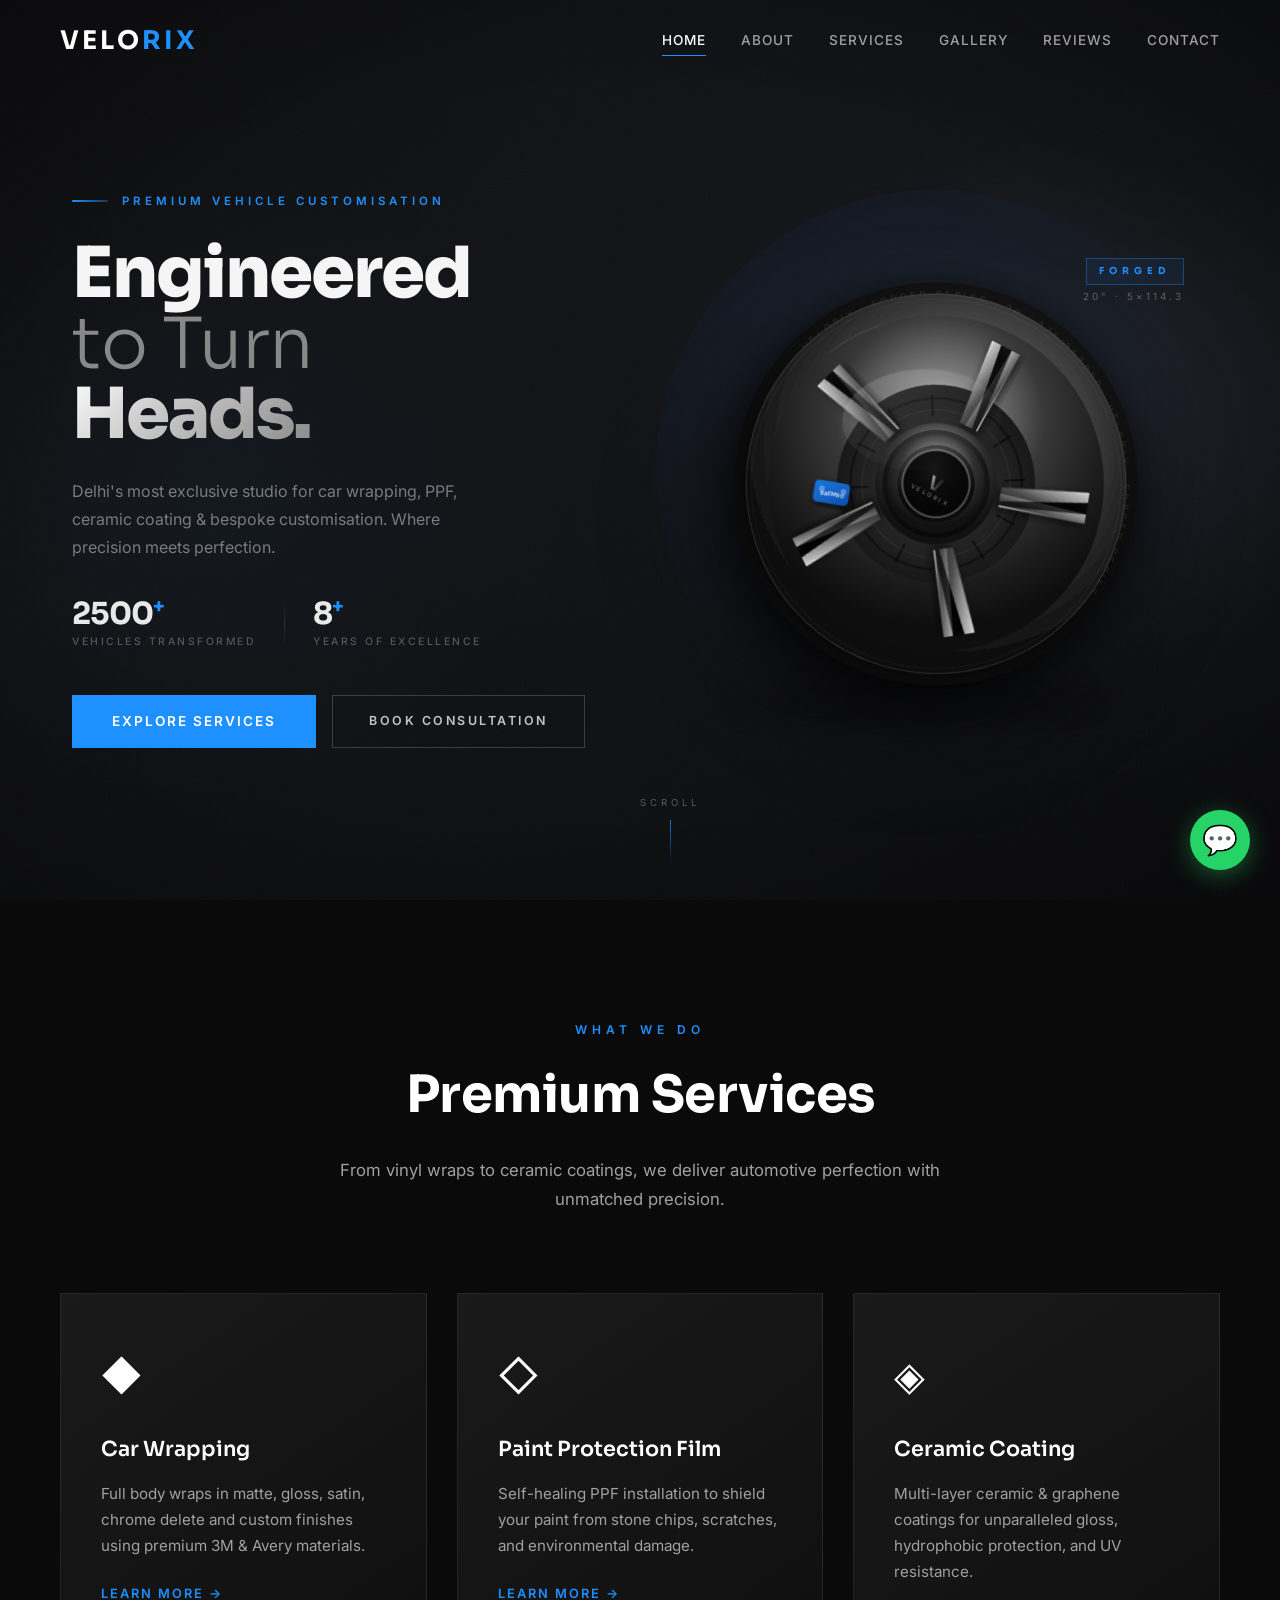
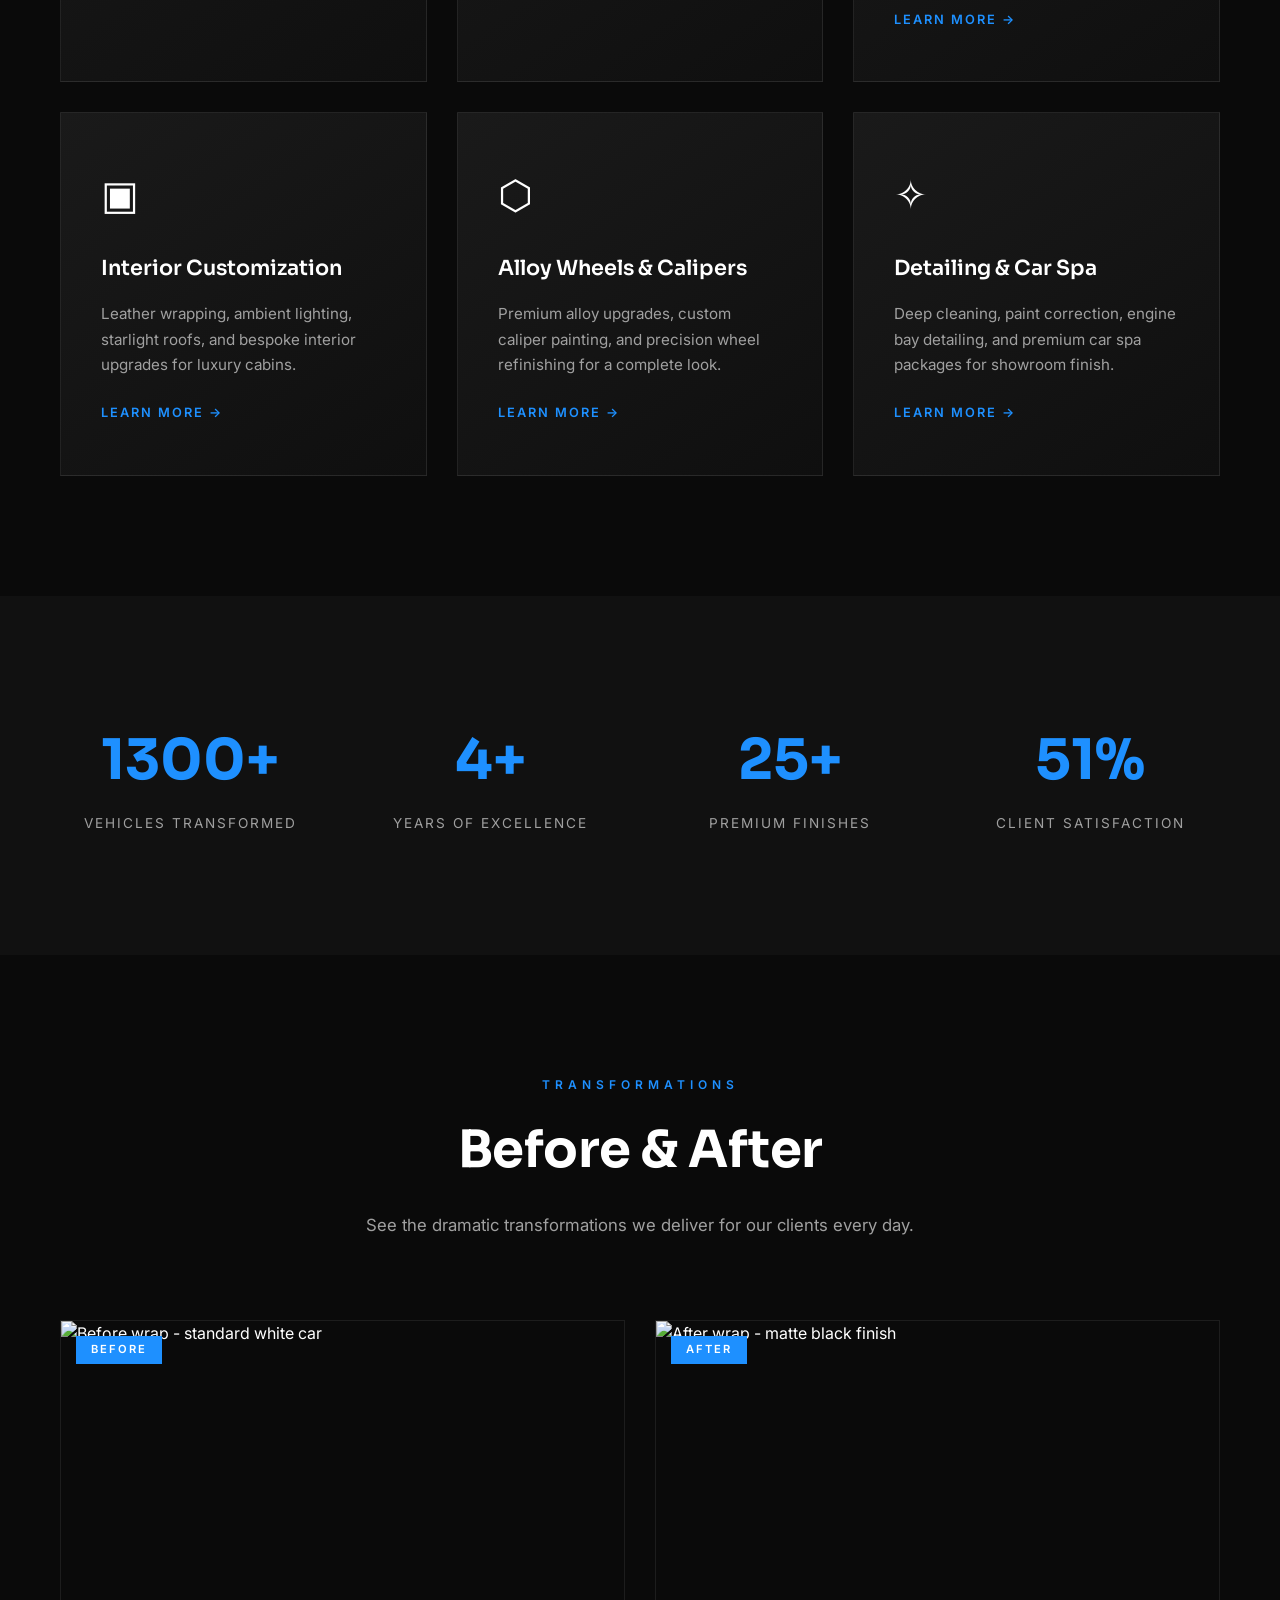
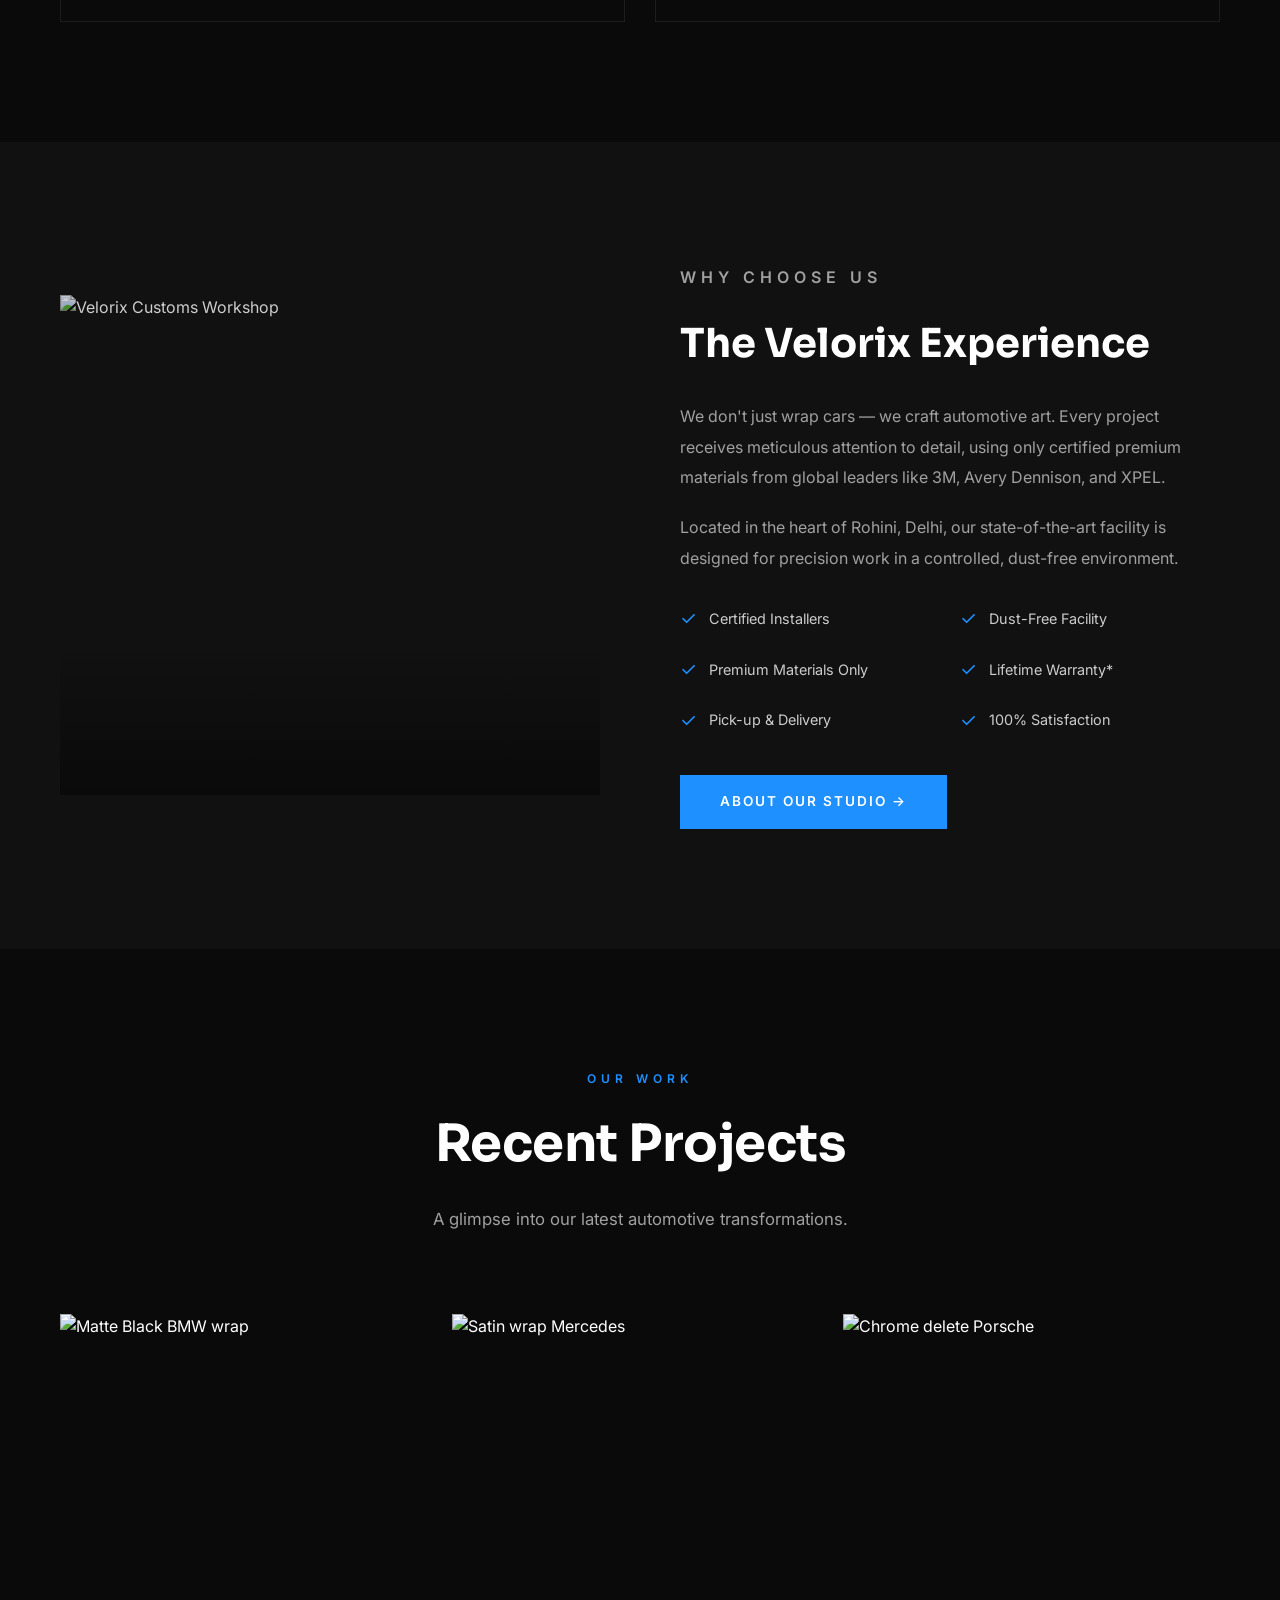
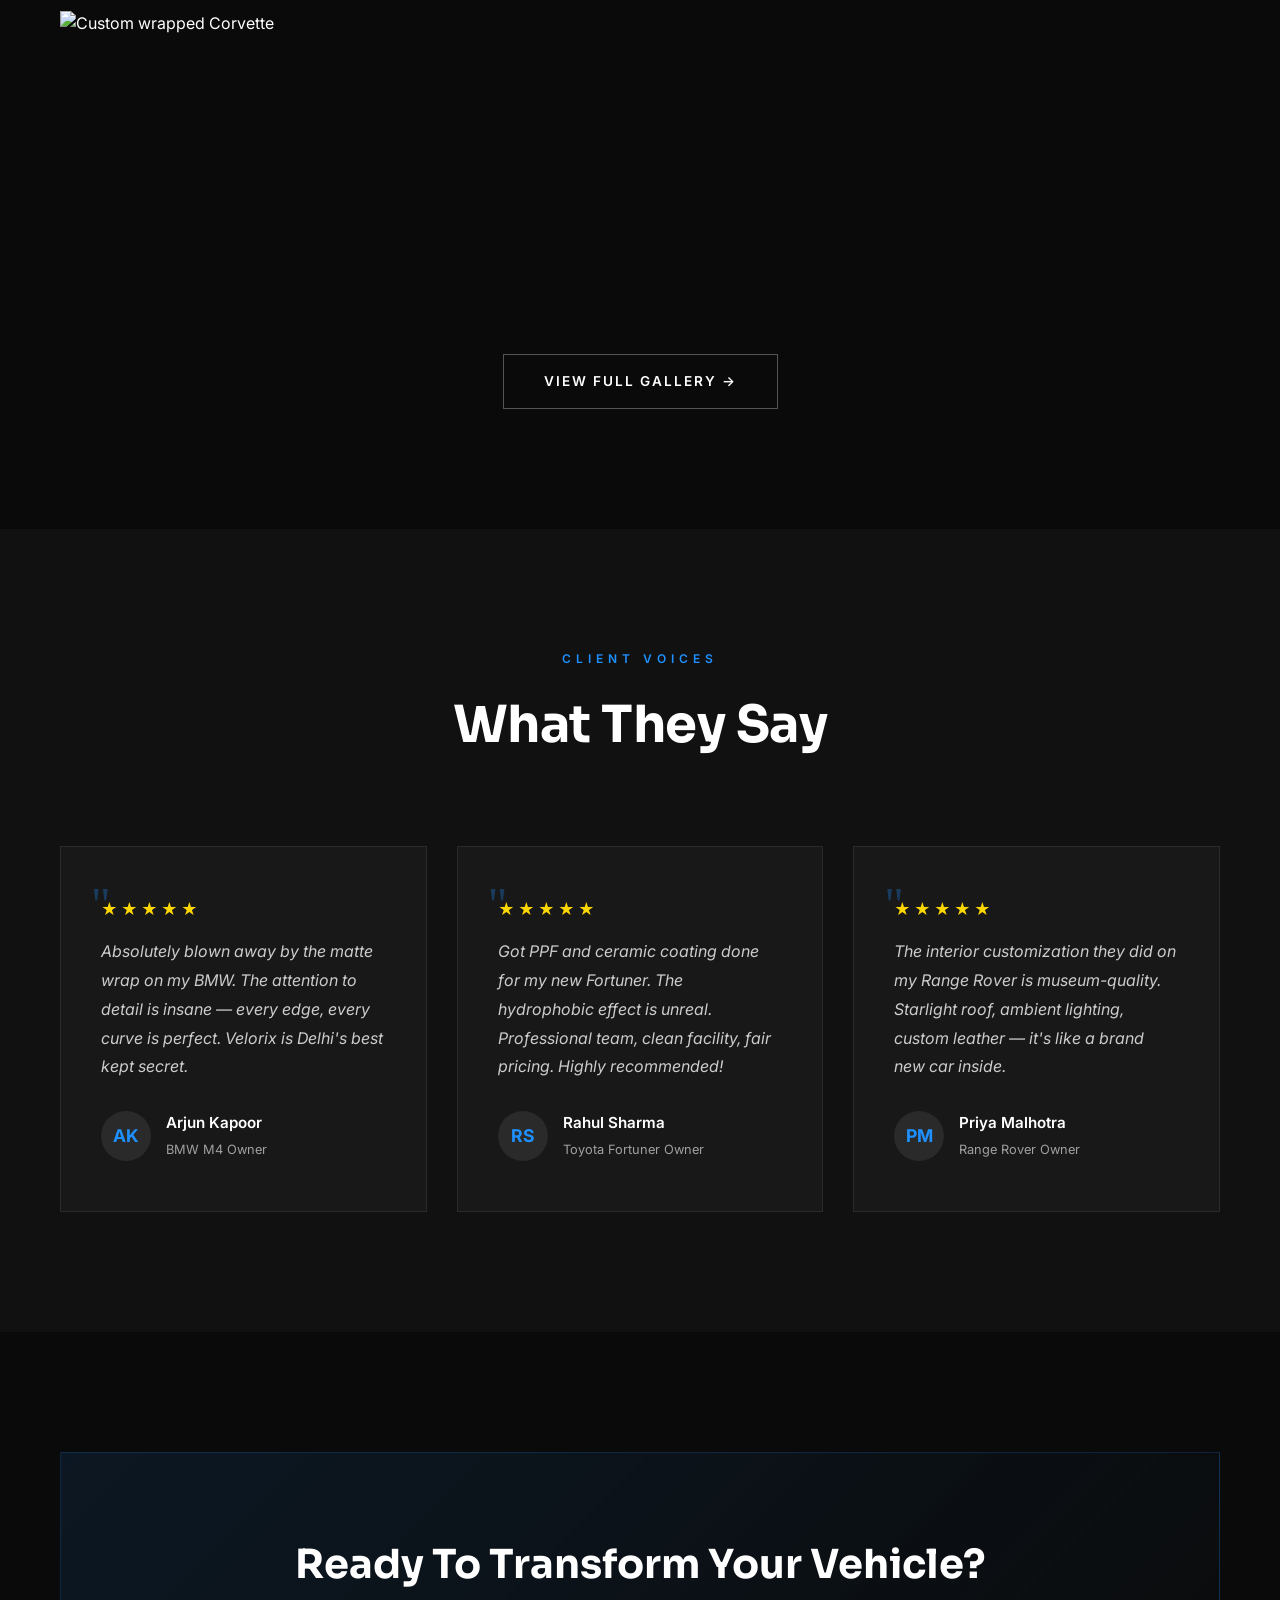
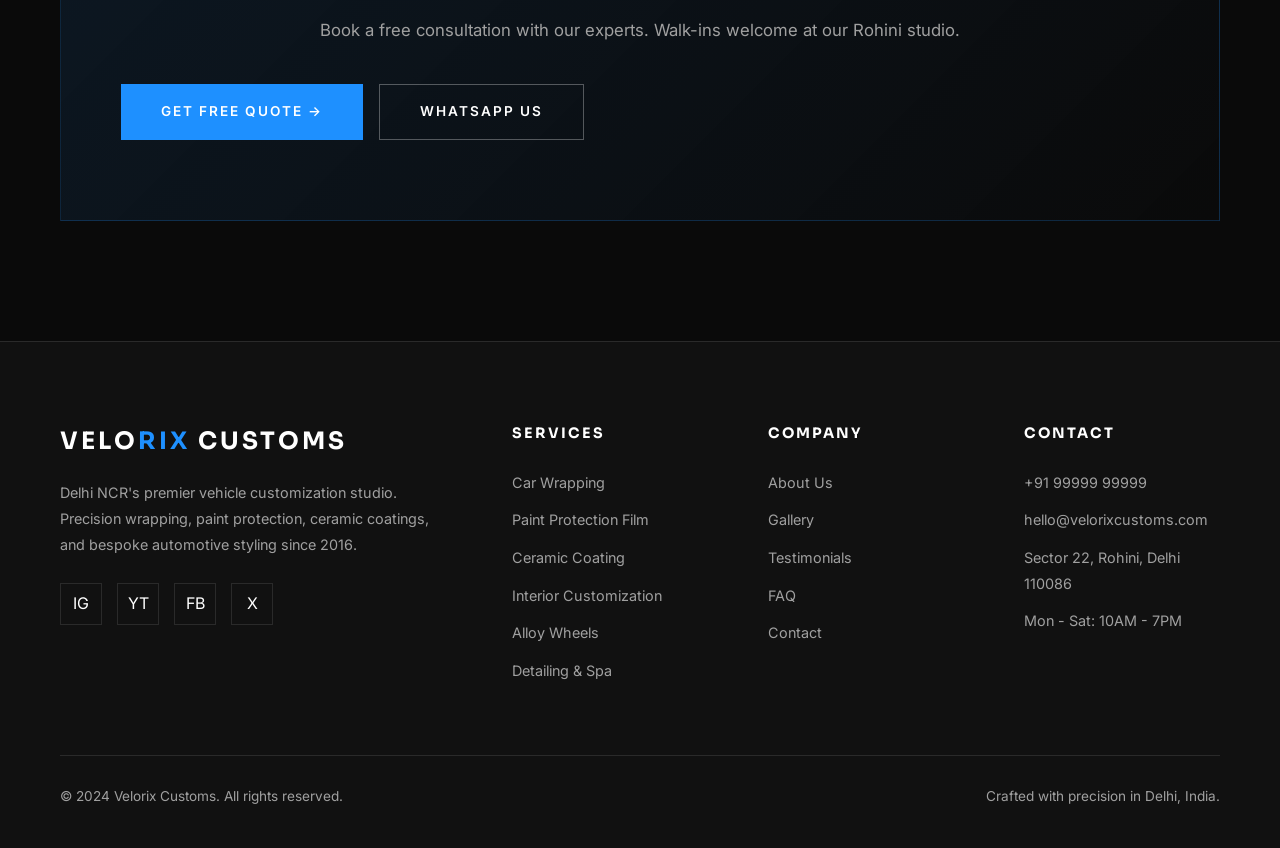
==== commit 054d2398: "feat: premium cinematic alloy wheel hero section HERO LAYOUT - Replaced full-screen centered text + " ====
--- a/index.html
+++ b/index.html
@@ -9,7 +9,6 @@
   <link rel="preconnect" href="https://fonts.gstatic.com" crossorigin>
   <link href="https://fonts.googleapis.com/css2?family=Inter:wght@300;400;500;600;700&family=Sora:wght@300;400;500;600;700;800&display=swap" rel="stylesheet">
   <link rel="stylesheet" href="assets/css/style.css">
-  <script src="https://cdnjs.cloudflare.com/ajax/libs/three.js/r128/three.min.js"></script>
 </head>
 <body>
 
@@ -53,23 +52,391 @@
 
 
   <!-- Hero Section -->
-  <section class="hero">
-    <canvas id="hero-canvas"></canvas>
-    <div class="hero-overlay"></div>
-    <div class="hero-content">
-      <p class="hero-subtitle">Premium Vehicle Customization Studio</p>
-      <h1 class="hero-title">Transform Your Drive<br>Into A Statement</h1>
-      <p class="hero-desc">Delhi's most exclusive car wrapping, PPF, and detailing studio. Where precision meets perfection.</p>
-      <div class="hero-btns">
-        <a href="services.html" class="btn-primary">Explore Services →</a>
-        <a href="contact.html" class="btn-secondary">Book Consultation</a>
-      </div>
-    </div>
+  <section class="hero" id="hero">
+
+    <!-- Layered background -->
+    <div class="hero-bg-layer hero-bg-base"></div>
+    <div class="hero-bg-layer hero-bg-radial"></div>
+    <div class="hero-bg-layer hero-bg-vignette"></div>
+
+    <!-- Noise texture overlay -->
+    <div class="hero-noise"></div>
+
+    <!-- Split layout -->
+    <div class="hero-split">
+
+      <!-- LEFT — Typography & CTA -->
+      <div class="hero-left">
+        <div class="hero-eyebrow">
+          <span class="eyebrow-line"></span>
+          <span class="eyebrow-text">Premium Vehicle Customisation</span>
+        </div>
+
+        <h1 class="hero-title">
+          Engineered<br>
+          <em>to Turn</em><br>
+          <strong>Heads.</strong>
+        </h1>
+
+        <p class="hero-desc">
+          Delhi's most exclusive studio for car wrapping, PPF,
+          ceramic coating &amp; bespoke customisation. Where
+          precision meets perfection.
+        </p>
+
+        <div class="hero-meta">
+          <div class="hero-meta-item">
+            <span class="hero-meta-num">2500<sup>+</sup></span>
+            <span class="hero-meta-label">Vehicles Transformed</span>
+          </div>
+          <div class="hero-meta-divider"></div>
+          <div class="hero-meta-item">
+            <span class="hero-meta-num">8<sup>+</sup></span>
+            <span class="hero-meta-label">Years of Excellence</span>
+          </div>
+        </div>
+
+        <div class="hero-btns">
+          <a href="services.html" class="btn-primary">Explore Services</a>
+          <a href="contact.html" class="btn-ghost">Book Consultation</a>
+        </div>
+      </div>
+
+      <!-- RIGHT — Animated Alloy Wheel -->
+      <div class="hero-right">
+        <div class="wheel-scene" id="wheelScene">
+
+          <!-- Ground fog / shadow -->
+          <div class="wheel-ground-fog"></div>
+          <div class="wheel-shadow"></div>
+
+          <!-- Ambient glow rings -->
+          <div class="wheel-glow-ring wheel-glow-ring--outer"></div>
+          <div class="wheel-glow-ring wheel-glow-ring--inner"></div>
+
+          <!-- The wheel itself -->
+          <div class="wheel-wrapper" id="wheelWrapper">
+            <svg
+              class="wheel-svg"
+              id="wheelSvg"
+              viewBox="0 0 500 500"
+              xmlns="http://www.w3.org/2000/svg"
+              aria-label="Velorix forged alloy wheel"
+            >
+              <defs>
+                <!-- Outer rim metallic gradient -->
+                <radialGradient id="rimGrad" cx="50%" cy="38%" r="55%">
+                  <stop offset="0%"   stop-color="#d8d8d8"/>
+                  <stop offset="28%"  stop-color="#9a9a9a"/>
+                  <stop offset="55%"  stop-color="#4a4a4a"/>
+                  <stop offset="78%"  stop-color="#2a2a2a"/>
+                  <stop offset="100%" stop-color="#111111"/>
+                </radialGradient>
+
+                <!-- Tyre gradient -->
+                <radialGradient id="tyreGrad" cx="50%" cy="40%" r="52%">
+                  <stop offset="0%"   stop-color="#2a2a2a"/>
+                  <stop offset="60%"  stop-color="#161616"/>
+                  <stop offset="100%" stop-color="#0a0a0a"/>
+                </radialGradient>
+
+                <!-- Face / dish gradient — deep metallic -->
+                <radialGradient id="faceGrad" cx="42%" cy="32%" r="62%">
+                  <stop offset="0%"   stop-color="#c8c8c8"/>
+                  <stop offset="20%"  stop-color="#808080"/>
+                  <stop offset="50%"  stop-color="#383838"/>
+                  <stop offset="80%"  stop-color="#1c1c1c"/>
+                  <stop offset="100%" stop-color="#0e0e0e"/>
+                </radialGradient>
+
+                <!-- Spoke face gradient -->
+                <linearGradient id="spokeGrad" x1="0%" y1="0%" x2="100%" y2="100%">
+                  <stop offset="0%"   stop-color="#d0d0d0"/>
+                  <stop offset="35%"  stop-color="#909090"/>
+                  <stop offset="65%"  stop-color="#4a4a4a"/>
+                  <stop offset="100%" stop-color="#2a2a2a"/>
+                </linearGradient>
+
+                <!-- Spoke highlight edge -->
+                <linearGradient id="spokeEdgeGrad" x1="0%" y1="0%" x2="100%" y2="0%">
+                  <stop offset="0%"   stop-color="#f0f0f0" stop-opacity="0.9"/>
+                  <stop offset="40%"  stop-color="#b0b0b0" stop-opacity="0.5"/>
+                  <stop offset="100%" stop-color="#606060" stop-opacity="0.1"/>
+                </linearGradient>
+
+                <!-- Hub gradient -->
+                <radialGradient id="hubGrad" cx="44%" cy="36%" r="58%">
+                  <stop offset="0%"   stop-color="#e0e0e0"/>
+                  <stop offset="30%"  stop-color="#888888"/>
+                  <stop offset="65%"  stop-color="#303030"/>
+                  <stop offset="100%" stop-color="#111111"/>
+                </radialGradient>
+
+                <!-- Centre cap gradient -->
+                <radialGradient id="capGrad" cx="40%" cy="35%" r="55%">
+                  <stop offset="0%"   stop-color="#c0c0c0"/>
+                  <stop offset="45%"  stop-color="#484848"/>
+                  <stop offset="100%" stop-color="#0a0a0a"/>
+                </radialGradient>
+
+                <!-- Brake rotor gradient -->
+                <radialGradient id="rotorGrad" cx="50%" cy="50%" r="50%">
+                  <stop offset="0%"   stop-color="#3a3a3a"/>
+                  <stop offset="55%"  stop-color="#262626"/>
+                  <stop offset="100%" stop-color="#181818"/>
+                </radialGradient>
+
+                <!-- Caliper gradient (vivid accent) -->
+                <linearGradient id="caliperGrad" x1="0%" y1="0%" x2="100%" y2="100%">
+                  <stop offset="0%"   stop-color="#1a78e0"/>
+                  <stop offset="100%" stop-color="#0d4fa8"/>
+                </linearGradient>
+
+                <!-- Reflection streak -->
+                <linearGradient id="reflectGrad" x1="0%" y1="0%" x2="60%" y2="100%">
+                  <stop offset="0%"   stop-color="#ffffff" stop-opacity="0.18"/>
+                  <stop offset="50%"  stop-color="#ffffff" stop-opacity="0.06"/>
+                  <stop offset="100%" stop-color="#ffffff" stop-opacity="0"/>
+                </linearGradient>
+
+                <!-- Rim lip highlight -->
+                <linearGradient id="lipGrad" x1="20%" y1="0%" x2="80%" y2="100%">
+                  <stop offset="0%"   stop-color="#ffffff" stop-opacity="0.5"/>
+                  <stop offset="40%"  stop-color="#aaaaaa" stop-opacity="0.2"/>
+                  <stop offset="100%" stop-color="#333333" stop-opacity="0.0"/>
+                </linearGradient>
+
+                <!-- Clip paths -->
+                <clipPath id="wheelClip">
+                  <circle cx="250" cy="250" r="232"/>
+                </clipPath>
+                <clipPath id="faceClip">
+                  <circle cx="250" cy="250" r="200"/>
+                </clipPath>
+
+                <!-- Spoke shadow filter -->
+                <filter id="spokeShadow" x="-20%" y="-20%" width="140%" height="140%">
+                  <feDropShadow dx="3" dy="4" stdDeviation="6" flood-color="#000000" flood-opacity="0.7"/>
+                </filter>
+
+                <!-- Soft inner shadow -->
+                <filter id="innerShadow" x="-10%" y="-10%" width="120%" height="120%">
+                  <feOffset dx="0" dy="2"/>
+                  <feGaussianBlur stdDeviation="4" result="offset-blur"/>
+                  <feFlood flood-color="#000" flood-opacity="0.6" result="color"/>
+                  <feComposite in="color" in2="offset-blur" operator="in" result="shadow"/>
+                  <feComposite in="SourceGraphic" in2="shadow" operator="over"/>
+                </filter>
+
+                <!-- Tyre sidewall text path -->
+                <path id="tyrePath" d="M250,250 m-222,0 a222,222 0 1,1 444,0 a222,222 0 1,1 -444,0"/>
+              </defs>
+
+              <!-- ─── TYRE ─────────────────────────────────────────── -->
+              <circle cx="250" cy="250" r="240" fill="url(#tyreGrad)"/>
+
+              <!-- Tyre shoulder highlight top-left -->
+              <path
+                d="M108,108 A200,200 0 0,1 392,108"
+                fill="none"
+                stroke="rgba(255,255,255,0.07)"
+                stroke-width="18"
+                stroke-linecap="round"
+              />
+
+              <!-- Tyre sidewall subtle text -->
+              <text font-family="Inter,sans-serif" font-size="11" fill="rgba(255,255,255,0.12)"
+                    font-weight="500" letter-spacing="4">
+                <textPath href="#tyrePath" startOffset="5%">
+                  VELORIX · FORGED SERIES · 20 · 275/35ZR20 · VELORIX · FORGED SERIES ·
+                </textPath>
+              </text>
+
+              <!-- ─── RIM LIP ─────────────────────────────────────── -->
+              <circle cx="250" cy="250" r="226" fill="url(#rimGrad)" filter="url(#innerShadow)"/>
+              <!-- Rim lip highlight arc -->
+              <path
+                d="M70,170 A200,200 0 0,1 430,170"
+                fill="none"
+                stroke="url(#lipGrad)"
+                stroke-width="10"
+                stroke-linecap="round"
+              />
+
+              <!-- ─── WHEEL FACE / DISH ──────────────────────────── -->
+              <circle cx="250" cy="250" r="200" fill="url(#faceGrad)"/>
+
+              <!-- ─── BRAKE ROTOR (behind spokes) ───────────────── -->
+              <circle cx="250" cy="250" r="118" fill="url(#rotorGrad)"/>
+              <!-- Rotor ventilation slots — 12 radial lines -->
+              <g stroke="rgba(0,0,0,0.55)" stroke-width="2.5" stroke-linecap="round">
+                <line x1="250" y1="145" x2="250" y2="168" transform="rotate(0 250 250)"/>
+                <line x1="250" y1="145" x2="250" y2="168" transform="rotate(30 250 250)"/>
+                <line x1="250" y1="145" x2="250" y2="168" transform="rotate(60 250 250)"/>
+                <line x1="250" y1="145" x2="250" y2="168" transform="rotate(90 250 250)"/>
+                <line x1="250" y1="145" x2="250" y2="168" transform="rotate(120 250 250)"/>
+                <line x1="250" y1="145" x2="250" y2="168" transform="rotate(150 250 250)"/>
+                <line x1="250" y1="145" x2="250" y2="168" transform="rotate(180 250 250)"/>
+                <line x1="250" y1="145" x2="250" y2="168" transform="rotate(210 250 250)"/>
+                <line x1="250" y1="145" x2="250" y2="168" transform="rotate(240 250 250)"/>
+                <line x1="250" y1="145" x2="250" y2="168" transform="rotate(270 250 250)"/>
+                <line x1="250" y1="145" x2="250" y2="168" transform="rotate(300 250 250)"/>
+                <line x1="250" y1="145" x2="250" y2="168" transform="rotate(330 250 250)"/>
+              </g>
+              <!-- Rotor ring groove -->
+              <circle cx="250" cy="250" r="102" fill="none" stroke="rgba(0,0,0,0.4)" stroke-width="3"/>
+              <circle cx="250" cy="250" r="88"  fill="none" stroke="rgba(255,255,255,0.05)" stroke-width="1.5"/>
+
+              <!-- ─── CALIPER (behind spokes, at ~8 o'clock) ────── -->
+              <rect
+                x="108" y="268"
+                width="42" height="26"
+                rx="5"
+                fill="url(#caliperGrad)"
+                transform="rotate(-18 250 250)"
+                filter="url(#spokeShadow)"
+              />
+              <!-- Caliper bolt detail -->
+              <circle cx="117" cy="278" r="3.5" fill="rgba(255,255,255,0.3)" transform="rotate(-18 250 250)"/>
+              <circle cx="143" cy="278" r="3.5" fill="rgba(255,255,255,0.3)" transform="rotate(-18 250 250)"/>
+              <text x="130" y="285" text-anchor="middle" font-family="Inter,sans-serif"
+                    font-size="6.5" fill="rgba(255,255,255,0.8)" font-weight="700"
+                    transform="rotate(-18 250 250)">BREMBO</text>
+
+              <!-- ─── 5 DOUBLE SPOKES ─────────────────────────────
+                   Each spoke pair is drawn as two tapered polygons
+                   with a shadow face between them.
+                   Rotation: 0, 72, 144, 216, 288 degrees
+              ──────────────────────────────────────────────────── -->
+
+              <!-- Spoke group macro — repeated 5× via transform -->
+              <!-- SPOKE 1 -->
+              <g transform="rotate(0 250 250)" filter="url(#spokeShadow)">
+                <!-- Left blade -->
+                <polygon
+                  points="232,68 243,68 258,172 242,172"
+                  fill="url(#spokeGrad)"
+                />
+                <!-- Right blade -->
+                <polygon
+                  points="257,68 268,68 264,172 249,172"
+                  fill="url(#spokeGrad)"
+                />
+                <!-- Gap shadow between blades -->
+                <polygon
+                  points="243,68 257,68 264,172 258,172"
+                  fill="rgba(0,0,0,0.7)"
+                />
+                <!-- Left blade highlight edge -->
+                <line x1="232" y1="68" x2="242" y2="172" stroke="url(#spokeEdgeGrad)" stroke-width="2"/>
+                <!-- Right blade highlight edge -->
+                <line x1="268" y1="68" x2="264" y2="172" stroke="url(#spokeEdgeGrad)" stroke-width="1.5"/>
+              </g>
+              <!-- SPOKE 2 -->
+              <g transform="rotate(72 250 250)" filter="url(#spokeShadow)">
+                <polygon points="232,68 243,68 258,172 242,172" fill="url(#spokeGrad)"/>
+                <polygon points="257,68 268,68 264,172 249,172" fill="url(#spokeGrad)"/>
+                <polygon points="243,68 257,68 264,172 258,172" fill="rgba(0,0,0,0.7)"/>
+                <line x1="232" y1="68" x2="242" y2="172" stroke="url(#spokeEdgeGrad)" stroke-width="2"/>
+                <line x1="268" y1="68" x2="264" y2="172" stroke="url(#spokeEdgeGrad)" stroke-width="1.5"/>
+              </g>
+              <!-- SPOKE 3 -->
+              <g transform="rotate(144 250 250)" filter="url(#spokeShadow)">
+                <polygon points="232,68 243,68 258,172 242,172" fill="url(#spokeGrad)"/>
+                <polygon points="257,68 268,68 264,172 249,172" fill="url(#spokeGrad)"/>
+                <polygon points="243,68 257,68 264,172 258,172" fill="rgba(0,0,0,0.7)"/>
+                <line x1="232" y1="68" x2="242" y2="172" stroke="url(#spokeEdgeGrad)" stroke-width="2"/>
+                <line x1="268" y1="68" x2="264" y2="172" stroke="url(#spokeEdgeGrad)" stroke-width="1.5"/>
+              </g>
+              <!-- SPOKE 4 -->
+              <g transform="rotate(216 250 250)" filter="url(#spokeShadow)">
+                <polygon points="232,68 243,68 258,172 242,172" fill="url(#spokeGrad)"/>
+                <polygon points="257,68 268,68 264,172 249,172" fill="url(#spokeGrad)"/>
+                <polygon points="243,68 257,68 264,172 258,172" fill="rgba(0,0,0,0.7)"/>
+                <line x1="232" y1="68" x2="242" y2="172" stroke="url(#spokeEdgeGrad)" stroke-width="2"/>
+                <line x1="268" y1="68" x2="264" y2="172" stroke="url(#spokeEdgeGrad)" stroke-width="1.5"/>
+              </g>
+              <!-- SPOKE 5 -->
+              <g transform="rotate(288 250 250)" filter="url(#spokeShadow)">
+                <polygon points="232,68 243,68 258,172 242,172" fill="url(#spokeGrad)"/>
+                <polygon points="257,68 268,68 264,172 249,172" fill="url(#spokeGrad)"/>
+                <polygon points="243,68 257,68 264,172 258,172" fill="rgba(0,0,0,0.7)"/>
+                <line x1="232" y1="68" x2="242" y2="172" stroke="url(#spokeEdgeGrad)" stroke-width="2"/>
+                <line x1="268" y1="68" x2="264" y2="172" stroke="url(#spokeEdgeGrad)" stroke-width="1.5"/>
+              </g>
+
+              <!-- ─── HUB RING ─────────────────────────────────── -->
+              <circle cx="250" cy="250" r="72"  fill="url(#hubGrad)"/>
+              <circle cx="250" cy="250" r="64"  fill="rgba(0,0,0,0.5)"/>
+              <circle cx="250" cy="250" r="58"  fill="url(#hubGrad)"/>
+
+              <!-- Hub bolt holes — 5 × 114.3 PCD -->
+              <g fill="rgba(0,0,0,0.85)" stroke="rgba(255,255,255,0.15)" stroke-width="1">
+                <circle cx="250" cy="215" r="8" transform="rotate(0 250 250)"/>
+                <circle cx="250" cy="215" r="8" transform="rotate(72 250 250)"/>
+                <circle cx="250" cy="215" r="8" transform="rotate(144 250 250)"/>
+                <circle cx="250" cy="215" r="8" transform="rotate(216 250 250)"/>
+                <circle cx="250" cy="215" r="8" transform="rotate(288 250 250)"/>
+              </g>
+              <!-- Bolt highlight -->
+              <g fill="rgba(255,255,255,0.15)">
+                <circle cx="250" cy="209" r="3" transform="rotate(0 250 250)"/>
+                <circle cx="250" cy="209" r="3" transform="rotate(72 250 250)"/>
+                <circle cx="250" cy="209" r="3" transform="rotate(144 250 250)"/>
+                <circle cx="250" cy="209" r="3" transform="rotate(216 250 250)"/>
+                <circle cx="250" cy="209" r="3" transform="rotate(288 250 250)"/>
+              </g>
+
+              <!-- ─── CENTRE CAP ───────────────────────────────── -->
+              <circle cx="250" cy="250" r="46" fill="url(#capGrad)"/>
+              <circle cx="250" cy="250" r="40" fill="rgba(5,5,5,0.9)"/>
+              <!-- Cap chrome ring -->
+              <circle cx="250" cy="250" r="40" fill="none" stroke="rgba(200,200,200,0.35)" stroke-width="2.5"/>
+              <!-- Velorix "V" badge in centre cap -->
+              <text x="250" y="258" text-anchor="middle"
+                    font-family="Sora,Inter,sans-serif"
+                    font-size="22" font-weight="700"
+                    fill="url(#spokeEdgeGrad)"
+                    letter-spacing="1">V</text>
+              <text x="250" y="268" text-anchor="middle"
+                    font-family="Inter,sans-serif"
+                    font-size="7" font-weight="500"
+                    fill="rgba(160,160,160,0.7)"
+                    letter-spacing="3">VELORIX</text>
+
+              <!-- ─── GLOBAL REFLECTION STREAK ────────────────── -->
+              <ellipse cx="200" cy="190" rx="95" ry="60"
+                       fill="url(#reflectGrad)"
+                       transform="rotate(-30 200 190)"
+                       clip-path="url(#faceClip)"/>
+
+              <!-- ─── RIM OUTER HIGHLIGHT ──────────────────────── -->
+              <circle cx="250" cy="250" r="226" fill="none"
+                      stroke="rgba(255,255,255,0.12)" stroke-width="1.5"/>
+              <circle cx="250" cy="250" r="220" fill="none"
+                      stroke="rgba(255,255,255,0.06)" stroke-width="1"/>
+
+            </svg><!-- /wheel-svg -->
+          </div><!-- /wheel-wrapper -->
+
+          <!-- Floating spec badge -->
+          <div class="wheel-spec-badge">
+            <span class="spec-badge-label">FORGED</span>
+            <span class="spec-badge-sub">20" · 5×114.3</span>
+          </div>
+
+        </div><!-- /wheel-scene -->
+      </div><!-- /hero-right -->
+
+    </div><!-- /hero-split -->
+
+    <!-- Scroll hint -->
     <div class="hero-scroll-hint">
       <span>Scroll</span>
       <div class="scroll-line"></div>
     </div>
-  </section>
+
+  </section><!-- /hero -->
 
   <!-- Featured Services -->
   <section class="section section-dark">
--- a/assets/css/style.css
+++ b/assets/css/style.css
@@ -180,102 +180,523 @@
 }
 .mobile-menu a:hover { color: var(--text-white); transform: translateX(10px); }
 
-/* ===== Hero Section ===== */
+/* ===================================================
+   HERO — CINEMATIC SPLIT LAYOUT
+=================================================== */
+
+/* ── Keyframes ────────────────────────────────── */
+@keyframes heroFadeUp {
+  from { opacity: 0; transform: translateY(32px); }
+  to   { opacity: 1; transform: translateY(0); }
+}
+@keyframes wheelFloat {
+  0%, 100% { transform: translateY(0px); }
+  50%       { transform: translateY(-18px); }
+}
+@keyframes glowPulse {
+  0%, 100% { opacity: 0.25; transform: translate(-50%, -50%) scale(1); }
+  50%       { opacity: 0.45; transform: translate(-50%, -50%) scale(1.06); }
+}
+@keyframes glowPulseInner {
+  0%, 100% { opacity: 0.15; transform: translate(-50%, -50%) scale(1); }
+  50%       { opacity: 0.3;  transform: translate(-50%, -50%) scale(1.08); }
+}
+@keyframes shadowBreath {
+  0%, 100% { transform: translateX(-50%) scaleX(1);   opacity: 0.55; }
+  50%       { transform: translateX(-50%) scaleX(0.82); opacity: 0.28; }
+}
+@keyframes fogDrift {
+  0%   { transform: translateX(-50%) scaleX(1);   opacity: 0.6; }
+  50%  { transform: translateX(-48%) scaleX(1.05); opacity: 0.8; }
+  100% { transform: translateX(-50%) scaleX(1);   opacity: 0.6; }
+}
+@keyframes scrollPulse {
+  0%, 100% { opacity: 0.3; transform: scaleY(1); }
+  50%       { opacity: 1;   transform: scaleY(1.2); }
+}
+@keyframes specBadgePop {
+  from { opacity: 0; transform: translateX(16px); }
+  to   { opacity: 1; transform: translateX(0); }
+}
+@keyframes eyebrowSlide {
+  from { opacity: 0; transform: translateX(-20px); }
+  to   { opacity: 1; transform: translateX(0); }
+}
+@keyframes shimmer {
+  0%   { background-position: 200%; }
+  100% { background-position: -200%; }
+}
+@keyframes loadBar {
+  0%   { transform: translateX(-100%); }
+  100% { transform: translateX(350%); }
+}
+
+/* ── Root section ─────────────────────────────── */
 .hero {
   position: relative;
   width: 100%;
   min-height: 100vh;
   display: flex;
+  align-items: stretch;
+  overflow: hidden;
+  isolation: isolate;
+}
+
+/* ── Background layers ────────────────────────── */
+.hero-bg-layer {
+  position: absolute;
+  inset: 0;
+  pointer-events: none;
+}
+.hero-bg-base {
+  background: linear-gradient(
+    135deg,
+    #0d0d0f 0%,
+    #111214 30%,
+    #0f1012 60%,
+    #0a0a0c 100%
+  );
+  z-index: 0;
+}
+/* Subtle off-centre radial — warm graphite light from right */
+.hero-bg-radial {
+  background:
+    radial-gradient(ellipse 70% 65% at 80% 45%,
+      rgba(38,42,52,0.75) 0%,
+      rgba(20,22,28,0.4)  45%,
+      transparent         75%),
+    radial-gradient(ellipse 40% 50% at 18% 55%,
+      rgba(30,144,255,0.04) 0%,
+      transparent           70%);
+  z-index: 1;
+}
+/* Hard vignette edges */
+.hero-bg-vignette {
+  background: radial-gradient(
+    ellipse 110% 100% at 50% 50%,
+    transparent 40%,
+    rgba(5,5,7,0.6) 70%,
+    rgba(5,5,7,0.95) 100%
+  );
+  z-index: 2;
+}
+/* Grain / noise overlay */
+.hero-noise {
+  position: absolute;
+  inset: 0;
+  z-index: 3;
+  pointer-events: none;
+  opacity: 0.028;
+  background-image: url("data:image/svg+xml,%3Csvg viewBox='0 0 256 256' xmlns='http://www.w3.org/2000/svg'%3E%3Cfilter id='n'%3E%3CfeTurbulence type='fractalNoise' baseFrequency='0.9' numOctaves='4' stitchTiles='stitch'/%3E%3C/filter%3E%3Crect width='100%25' height='100%25' filter='url(%23n)'/%3E%3C/svg%3E");
+  background-size: 200px 200px;
+}
+
+/* ── Split wrapper ────────────────────────────── */
+.hero-split {
+  position: relative;
+  z-index: 10;
+  display: grid;
+  grid-template-columns: 1fr 1fr;
+  align-items: center;
+  width: 100%;
+  min-height: 100vh;
+  padding: 120px 72px 80px 72px;
+  gap: 48px;
+}
+
+/* ── LEFT — Content ───────────────────────────── */
+.hero-left {
+  display: flex;
+  flex-direction: column;
+  align-items: flex-start;
+  gap: 0;
+  animation: heroFadeUp 0.9s cubic-bezier(0.22,1,0.36,1) 0.3s both;
+}
+
+/* Eyebrow */
+.hero-eyebrow {
+  display: flex;
+  align-items: center;
+  gap: 14px;
+  margin-bottom: 28px;
+  animation: eyebrowSlide 0.7s cubic-bezier(0.22,1,0.36,1) 0.55s both;
+}
+.eyebrow-line {
+  display: block;
+  width: 36px;
+  height: 1.5px;
+  background: linear-gradient(90deg, var(--accent-blue), rgba(30,144,255,0.3));
+  border-radius: 2px;
+  flex-shrink: 0;
+}
+.eyebrow-text {
+  font-family: var(--font-secondary);
+  font-size: 0.72rem;
+  font-weight: 600;
+  letter-spacing: 4px;
+  text-transform: uppercase;
+  color: var(--accent-blue);
+}
+
+/* Main headline */
+.hero-title {
+  font-family: var(--font-primary);
+  font-size: clamp(3rem, 5.5vw, 5.6rem);
+  font-weight: 800;
+  line-height: 1.0;
+  letter-spacing: -2px;
+  color: #f5f5f5;
+  margin-bottom: 28px;
+  animation: heroFadeUp 0.9s cubic-bezier(0.22,1,0.36,1) 0.45s both;
+}
+.hero-title em {
+  font-style: normal;
+  color: #888;
+  font-weight: 300;
+  letter-spacing: -1px;
+}
+.hero-title strong {
+  font-weight: 800;
+  background: linear-gradient(135deg, #ffffff 0%, #c8c8c8 40%, #888888 100%);
+  -webkit-background-clip: text;
+  -webkit-text-fill-color: transparent;
+  background-clip: text;
+}
+
+/* Description */
+.hero-desc {
+  font-family: var(--font-secondary);
+  font-size: 1.0rem;
+  color: #7a7a82;
+  line-height: 1.75;
+  max-width: 420px;
+  margin-bottom: 36px;
+  font-weight: 400;
+  animation: heroFadeUp 0.9s cubic-bezier(0.22,1,0.36,1) 0.6s both;
+}
+
+/* Stats row */
+.hero-meta {
+  display: flex;
+  align-items: center;
+  gap: 0;
+  margin-bottom: 44px;
+  animation: heroFadeUp 0.9s cubic-bezier(0.22,1,0.36,1) 0.7s both;
+}
+.hero-meta-item {
+  display: flex;
+  flex-direction: column;
+  gap: 4px;
+  padding: 0 28px;
+}
+.hero-meta-item:first-child { padding-left: 0; }
+.hero-meta-num {
+  font-family: var(--font-primary);
+  font-size: 1.9rem;
+  font-weight: 700;
+  color: #e8e8e8;
+  line-height: 1;
+  letter-spacing: -1px;
+}
+.hero-meta-num sup {
+  font-size: 0.65em;
+  color: var(--accent-blue);
+  vertical-align: super;
+}
+.hero-meta-label {
+  font-size: 0.65rem;
+  letter-spacing: 2.5px;
+  text-transform: uppercase;
+  color: #555560;
+  font-weight: 500;
+}
+.hero-meta-divider {
+  width: 1px;
+  height: 42px;
+  background: linear-gradient(to bottom, transparent, rgba(255,255,255,0.12), transparent);
+  flex-shrink: 0;
+}
+
+/* CTA row */
+.hero-btns {
+  display: flex;
+  gap: 16px;
+  flex-wrap: wrap;
+  animation: heroFadeUp 0.9s cubic-bezier(0.22,1,0.36,1) 0.82s both;
+}
+
+/* Ghost / outline button — hero only */
+.btn-ghost {
+  display: inline-flex;
+  align-items: center;
+  gap: 8px;
+  padding: 15px 36px;
+  background: transparent;
+  color: rgba(255,255,255,0.75);
+  font-family: var(--font-secondary);
+  font-size: 0.78rem;
+  font-weight: 600;
+  letter-spacing: 2.5px;
+  text-transform: uppercase;
+  border: 1px solid rgba(255,255,255,0.18);
+  cursor: pointer;
+  transition: var(--transition);
+  position: relative;
+  overflow: hidden;
+  text-decoration: none;
+}
+.btn-ghost::before {
+  content: '';
+  position: absolute;
+  inset: 0;
+  background: rgba(255,255,255,0.04);
+  opacity: 0;
+  transition: opacity 0.3s ease;
+}
+.btn-ghost:hover {
+  border-color: rgba(255,255,255,0.4);
+  color: #fff;
+}
+.btn-ghost:hover::before { opacity: 1; }
+
+/* ── RIGHT — Wheel stage ──────────────────────── */
+.hero-right {
+  display: flex;
   align-items: center;
   justify-content: center;
-  overflow: hidden;
-  background: #050508;
-}
-
-/* 3D Canvas */
-#hero-canvas {
-  position: absolute;
-  top: 0; left: 0;
-  width: 100%; height: 100%;
-  z-index: 1;
-}
-
-.hero-overlay {
-  position: absolute;
-  top: 0; left: 0;
-  width: 100%; height: 100%;
-  background: radial-gradient(ellipse at center, rgba(0,0,0,0) 0%, rgba(5,5,8,0.6) 60%, rgba(5,5,8,0.95) 100%);
-  z-index: 2;
+  position: relative;
+  animation: heroFadeUp 1s cubic-bezier(0.22,1,0.36,1) 0.5s both;
+}
+
+/* Scene container — gives the 3-D stage */
+.wheel-scene {
+  position: relative;
+  width: 480px;
+  height: 480px;
+  display: flex;
+  align-items: center;
+  justify-content: center;
+  flex-shrink: 0;
+}
+
+/* Ambient glow rings (behind the wheel) */
+.wheel-glow-ring {
+  position: absolute;
+  top: 50%; left: 50%;
+  border-radius: 50%;
   pointer-events: none;
-}
-
-/* Scroll hint */
+  z-index: 0;
+}
+.wheel-glow-ring--outer {
+  width: 560px; height: 560px;
+  transform: translate(-50%, -50%) scale(1);
+  background: radial-gradient(
+    ellipse at 42% 38%,
+    rgba(30,144,255,0.10) 0%,
+    rgba(20,100,220,0.05) 35%,
+    transparent 68%
+  );
+  animation: glowPulse 4s ease-in-out infinite;
+}
+.wheel-glow-ring--inner {
+  width: 380px; height: 380px;
+  transform: translate(-50%, -50%) scale(1);
+  background: radial-gradient(
+    ellipse at 46% 40%,
+    rgba(180,180,200,0.08) 0%,
+    transparent 65%
+  );
+  animation: glowPulseInner 4s ease-in-out 1s infinite;
+}
+
+/* Ground fog strip */
+.wheel-ground-fog {
+  position: absolute;
+  bottom: -12px;
+  left: 50%;
+  width: 88%;
+  height: 80px;
+  transform: translateX(-50%);
+  background: radial-gradient(
+    ellipse 100% 100% at 50% 100%,
+    rgba(10,10,14,0.9)  0%,
+    rgba(14,14,20,0.55) 50%,
+    transparent         100%
+  );
+  filter: blur(12px);
+  z-index: 4;
+  pointer-events: none;
+  animation: fogDrift 7s ease-in-out infinite;
+}
+
+/* Ground shadow ellipse */
+.wheel-shadow {
+  position: absolute;
+  bottom: 0;
+  left: 50%;
+  width: 72%;
+  height: 28px;
+  transform: translateX(-50%);
+  background: radial-gradient(
+    ellipse 100% 100% at 50% 100%,
+    rgba(0,0,0,0.7) 0%,
+    rgba(0,0,0,0.3) 50%,
+    transparent     80%
+  );
+  filter: blur(14px);
+  z-index: 3;
+  pointer-events: none;
+  animation: shadowBreath 4s ease-in-out infinite;
+}
+
+/* Wheel wrapper — receives JS rotation + float + tilt */
+.wheel-wrapper {
+  position: relative;
+  z-index: 5;
+  width: 420px;
+  height: 420px;
+  will-change: transform;
+  /* Float handled by JS requestAnimationFrame */
+}
+
+/* SVG fills its wrapper */
+.wheel-svg {
+  width: 100%;
+  height: 100%;
+  display: block;
+  /* drop shadow for depth */
+  filter:
+    drop-shadow(0 24px 48px rgba(0,0,0,0.85))
+    drop-shadow(0  6px 16px rgba(0,0,0,0.6))
+    drop-shadow(-8px -4px 20px rgba(180,190,220,0.08));
+}
+
+/* Spec badge — top-right of wheel scene */
+.wheel-spec-badge {
+  position: absolute;
+  top: 28px;
+  right: -8px;
+  display: flex;
+  flex-direction: column;
+  align-items: flex-end;
+  gap: 4px;
+  z-index: 8;
+  animation: specBadgePop 0.7s cubic-bezier(0.22,1,0.36,1) 1.4s both;
+}
+.spec-badge-label {
+  font-family: var(--font-primary);
+  font-size: 0.6rem;
+  font-weight: 700;
+  letter-spacing: 5px;
+  text-transform: uppercase;
+  color: var(--accent-blue);
+  padding: 5px 12px;
+  border: 1px solid rgba(30,144,255,0.35);
+  background: rgba(30,144,255,0.07);
+  backdrop-filter: blur(6px);
+}
+.spec-badge-sub {
+  font-family: var(--font-secondary);
+  font-size: 0.62rem;
+  letter-spacing: 3px;
+  text-transform: uppercase;
+  color: rgba(255,255,255,0.3);
+}
+
+/* ── Scroll hint ──────────────────────────────── */
 .hero-scroll-hint {
   position: absolute;
-  bottom: 40px;
+  bottom: 36px;
   left: 50%;
   transform: translateX(-50%);
   display: flex;
   flex-direction: column;
   align-items: center;
   gap: 10px;
-  z-index: 10;
-  opacity: 0.5;
-  animation: fadeInUp 1s ease 2s both;
+  z-index: 20;
+  opacity: 0;
+  animation: heroFadeUp 0.7s ease 1.8s forwards;
 }
 .hero-scroll-hint span {
-  font-size: 0.65rem;
+  font-size: 0.6rem;
   letter-spacing: 4px;
   text-transform: uppercase;
-  color: var(--text-gray);
+  color: rgba(255,255,255,0.3);
 }
 .scroll-line {
   width: 1px;
-  height: 50px;
-  background: linear-gradient(to bottom, var(--accent-blue), transparent);
-  animation: scrollPulse 2s ease infinite;
-}
-@keyframes scrollPulse {
-  0%, 100% { opacity: 0.3; transform: scaleY(1); }
-  50% { opacity: 1; transform: scaleY(1.2); }
-}
-@keyframes fadeInUp {
-  from { opacity: 0; transform: translateX(-50%) translateY(20px); }
-  to   { opacity: 0.5; transform: translateX(-50%) translateY(0); }
-}
-
-
-.hero-content {
-  position: relative;
-  z-index: 10;
-  text-align: center;
-  max-width: 900px;
-  padding: 0 20px;
-}
-.hero-subtitle {
-  font-size: 0.85rem;
-  letter-spacing: 6px;
-  text-transform: uppercase;
-  color: var(--accent-blue);
-  margin-bottom: 20px;
-  font-weight: 500;
-}
-.hero-title {
-  font-family: var(--font-primary);
-  font-size: clamp(2.5rem, 6vw, 5rem);
-  font-weight: 700;
-  line-height: 1.1;
-  margin-bottom: 25px;
-  letter-spacing: -1px;
-}
-.hero-desc {
-  font-size: 1.1rem;
-  color: var(--text-gray);
-  max-width: 600px;
-  margin: 0 auto 40px;
-  line-height: 1.7;
-}
-.hero-btns { display: flex; gap: 20px; justify-content: center; flex-wrap: wrap; }
+  height: 44px;
+  background: linear-gradient(to bottom, rgba(30,144,255,0.8), transparent);
+  animation: scrollPulse 2.5s ease-in-out infinite;
+}
+
+/* ── Tablet ≤ 1100px ──────────────────────────── */
+@media (max-width: 1100px) {
+  .hero-split {
+    padding: 110px 48px 70px;
+    gap: 32px;
+  }
+  .wheel-scene  { width: 380px; height: 380px; }
+  .wheel-wrapper { width: 330px; height: 330px; }
+  .wheel-glow-ring--outer { width: 440px; height: 440px; }
+  .wheel-glow-ring--inner { width: 300px; height: 300px; }
+}
+
+/* ── Small tablet ≤ 900px ─────────────────────── */
+@media (max-width: 900px) {
+  .hero-split {
+    grid-template-columns: 1fr;
+    grid-template-rows: auto auto;
+    padding: 100px 40px 60px;
+    gap: 20px;
+    align-items: center;
+    justify-items: center;
+    text-align: center;
+  }
+  .hero-left {
+    align-items: center;
+    order: 1;
+  }
+  .hero-eyebrow { justify-content: center; }
+  .hero-desc    { max-width: 500px; }
+  .hero-meta    { justify-content: center; }
+  .hero-btns    { justify-content: center; }
+  .hero-right   { order: 2; }
+  .wheel-scene  { width: 340px; height: 340px; }
+  .wheel-wrapper { width: 300px; height: 300px; }
+  .wheel-glow-ring--outer { width: 400px; height: 400px; }
+  .wheel-glow-ring--inner { width: 270px; height: 270px; }
+  .wheel-spec-badge { right: -4px; top: 18px; }
+}
+
+/* ── Mobile ≤ 600px ───────────────────────────── */
+@media (max-width: 600px) {
+  .hero-split {
+    padding: 90px 24px 56px;
+    gap: 16px;
+  }
+  .hero-title {
+    font-size: clamp(2.6rem, 10vw, 3.4rem);
+    letter-spacing: -1.5px;
+  }
+  .hero-desc { font-size: 0.92rem; }
+  .hero-meta-num { font-size: 1.55rem; }
+  .hero-meta-item { padding: 0 18px; }
+  .hero-btns { flex-direction: column; align-items: center; }
+  .btn-primary, .btn-ghost { width: 100%; max-width: 300px; justify-content: center; }
+  .wheel-scene  { width: 290px; height: 290px; }
+  .wheel-wrapper { width: 262px; height: 262px; }
+  .wheel-glow-ring--outer { width: 340px; height: 340px; }
+  .wheel-glow-ring--inner { width: 230px; height: 230px; }
+  .wheel-spec-badge { display: none; }
+}
+
+/* ── Tiny mobile ≤ 380px ──────────────────────── */
+@media (max-width: 380px) {
+  .wheel-scene  { width: 260px; height: 260px; }
+  .wheel-wrapper { width: 230px; height: 230px; }
+  .hero-split   { padding: 80px 18px 48px; }
+}
 
 /* ===== Buttons ===== */
 .btn-primary {
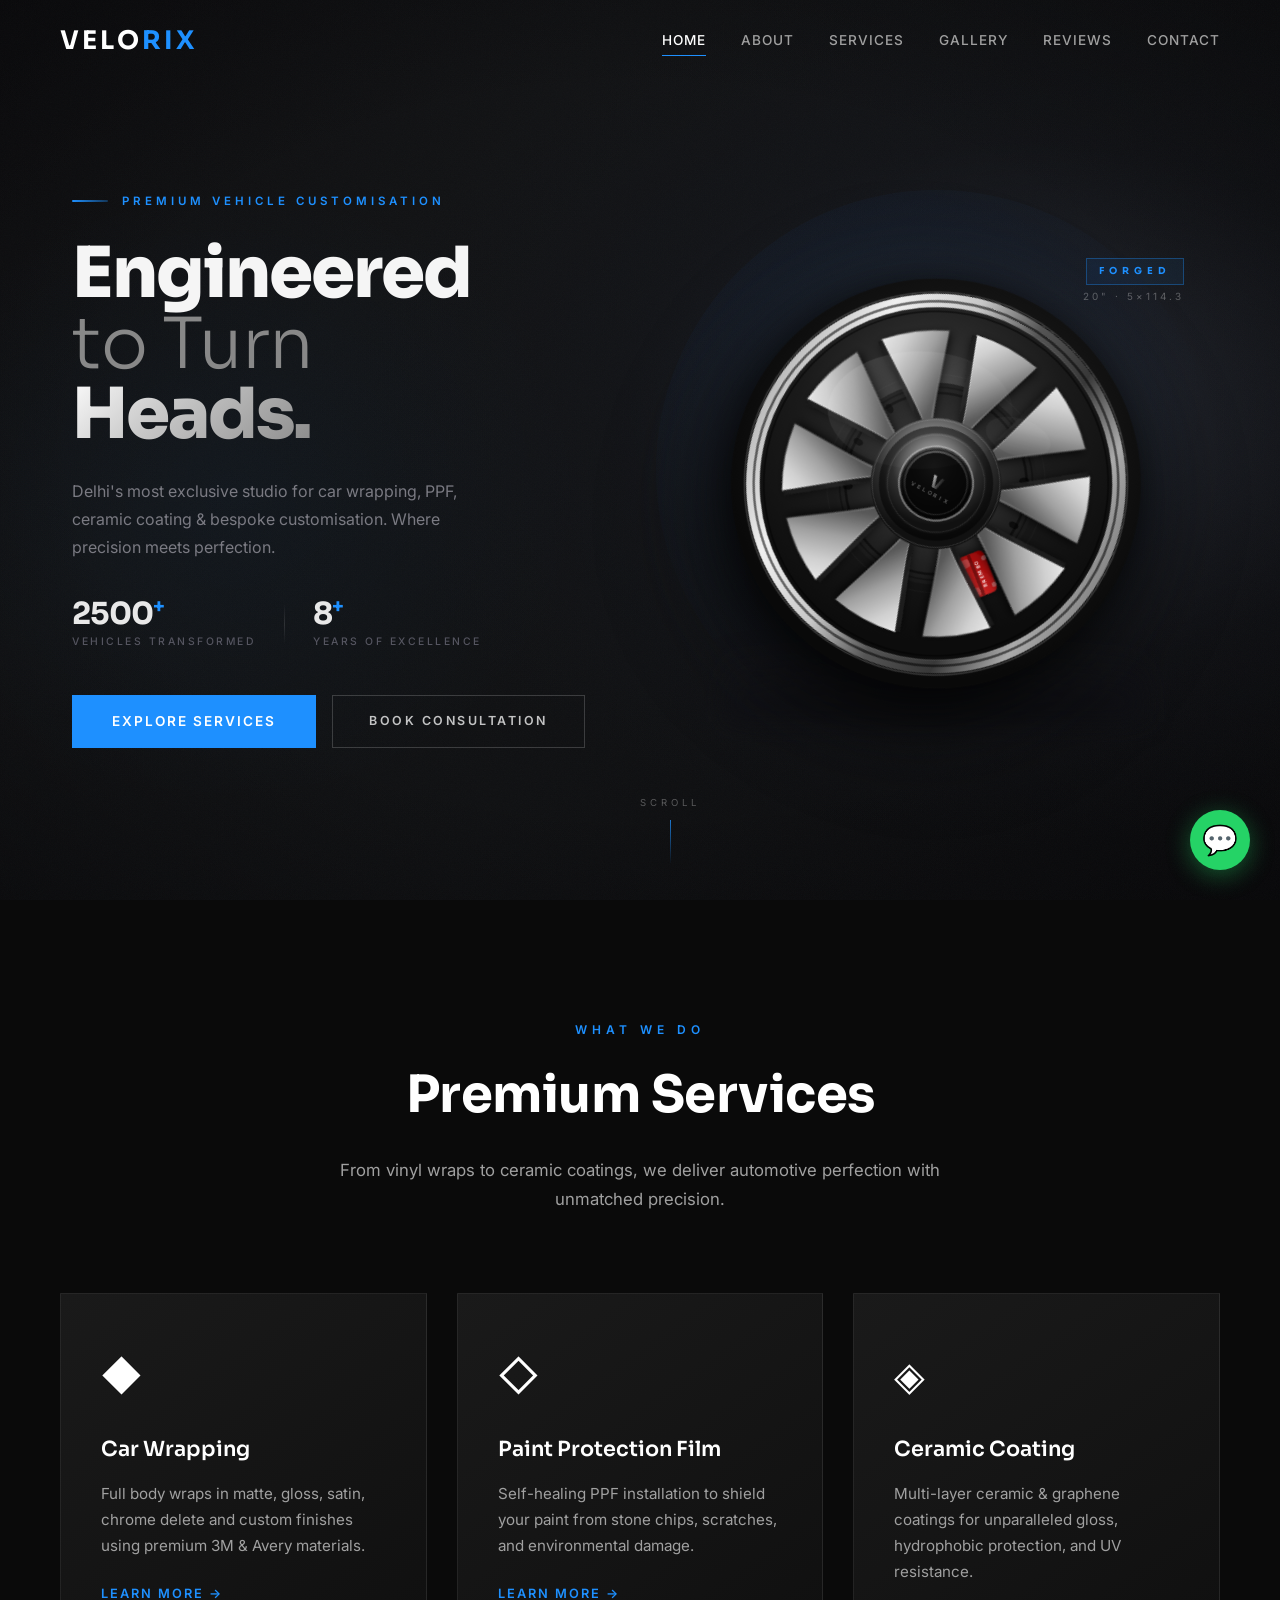
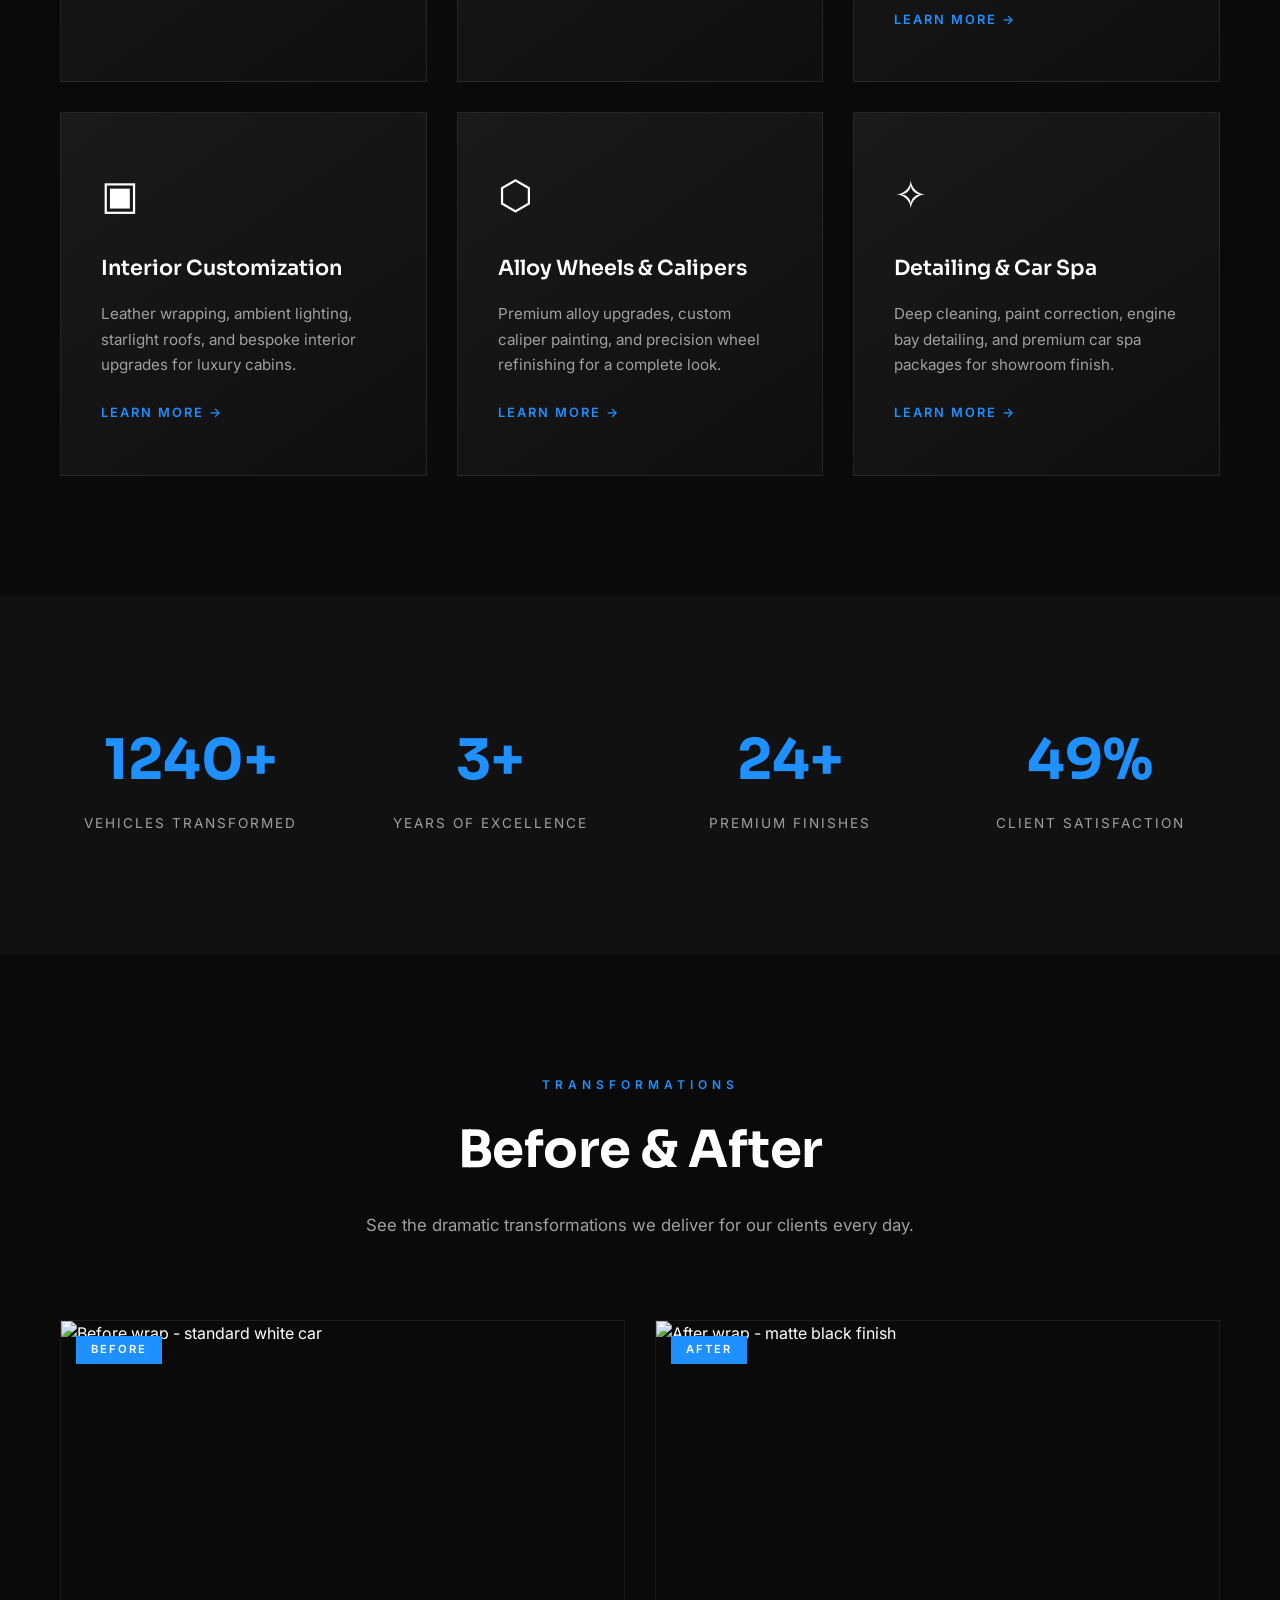
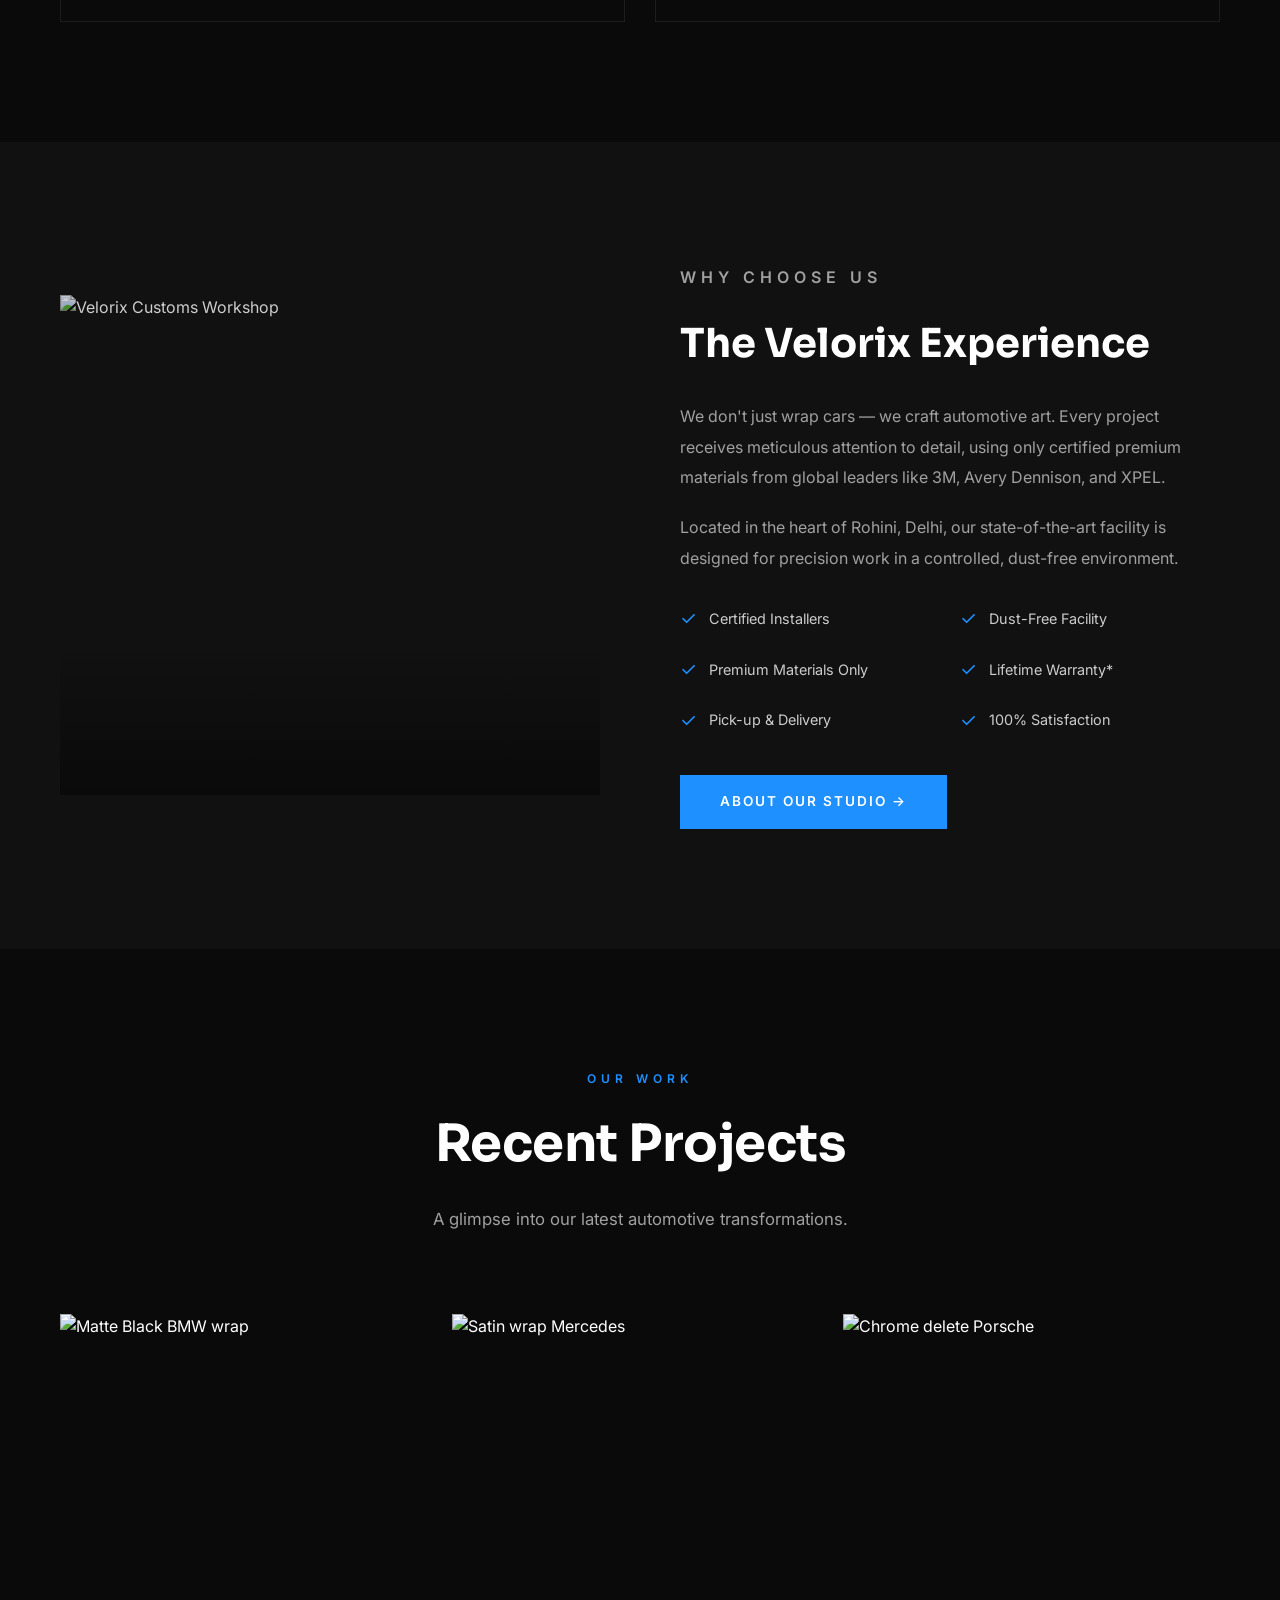
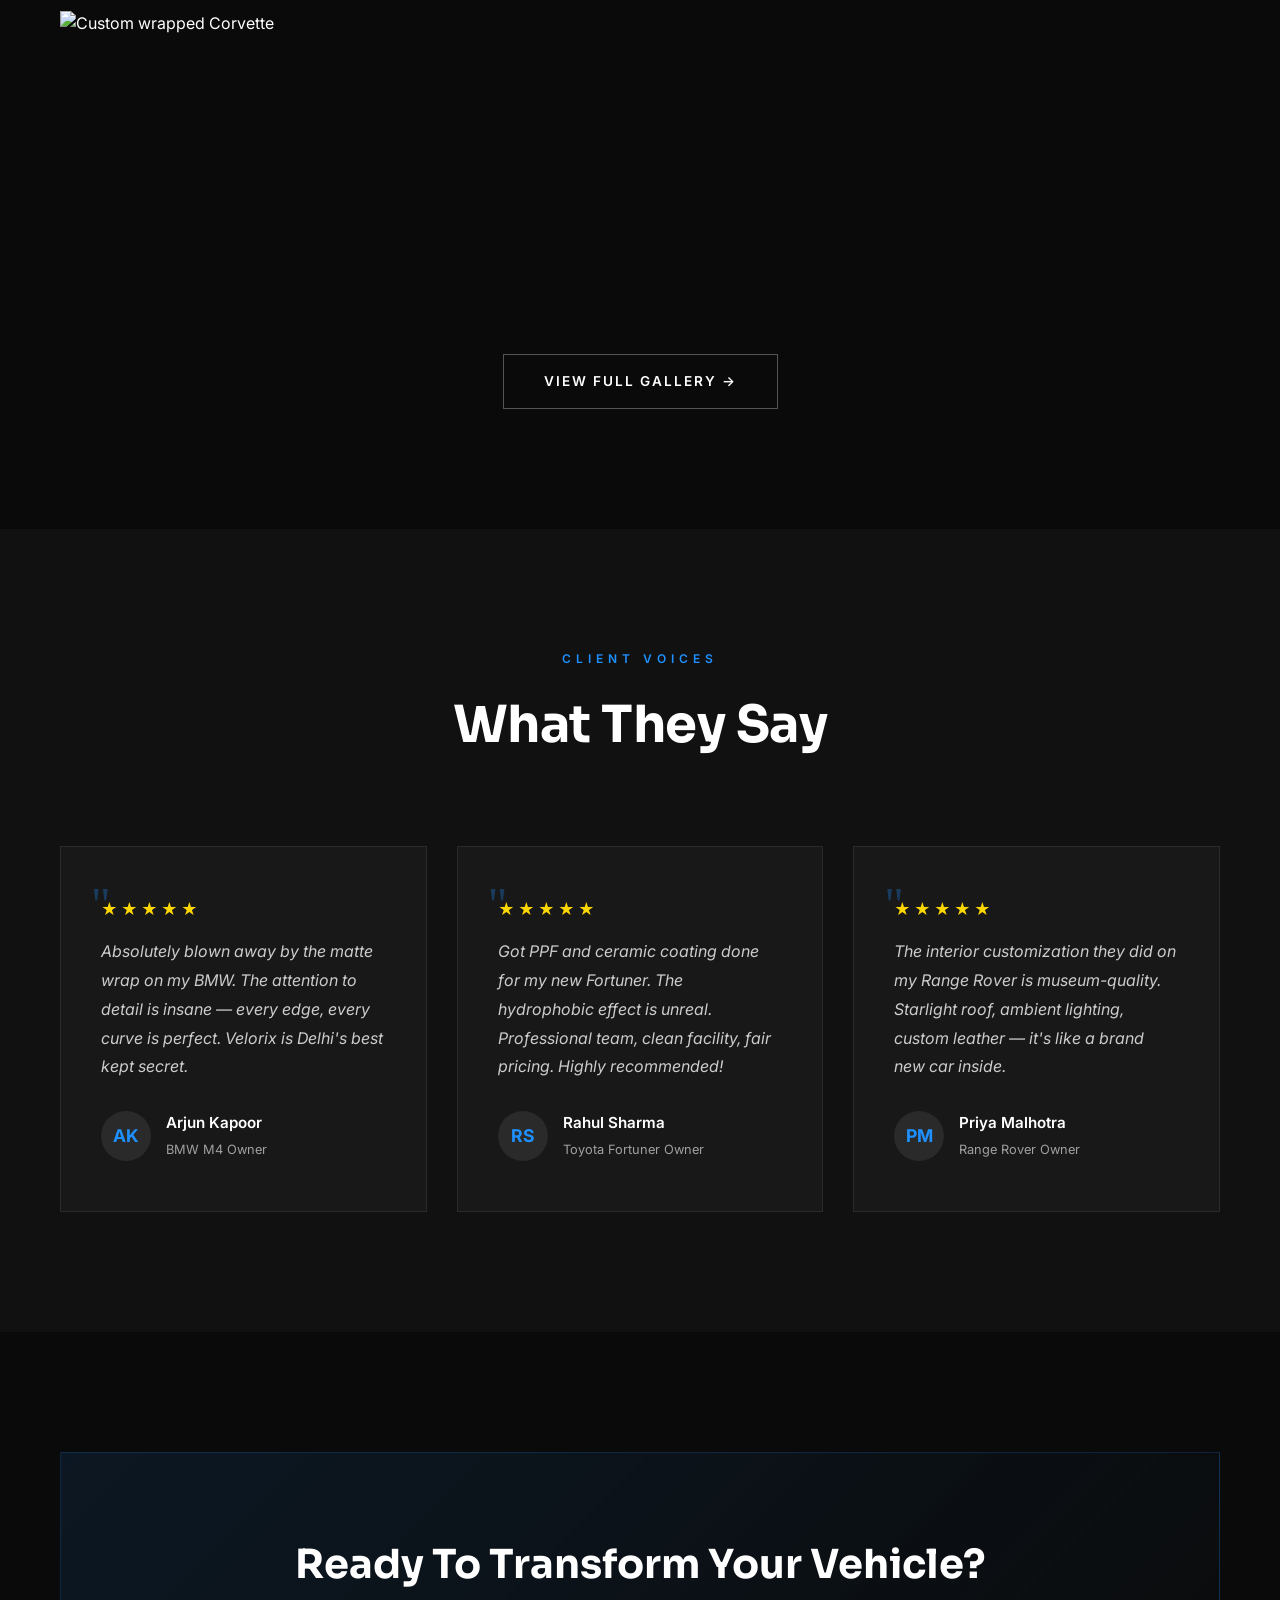
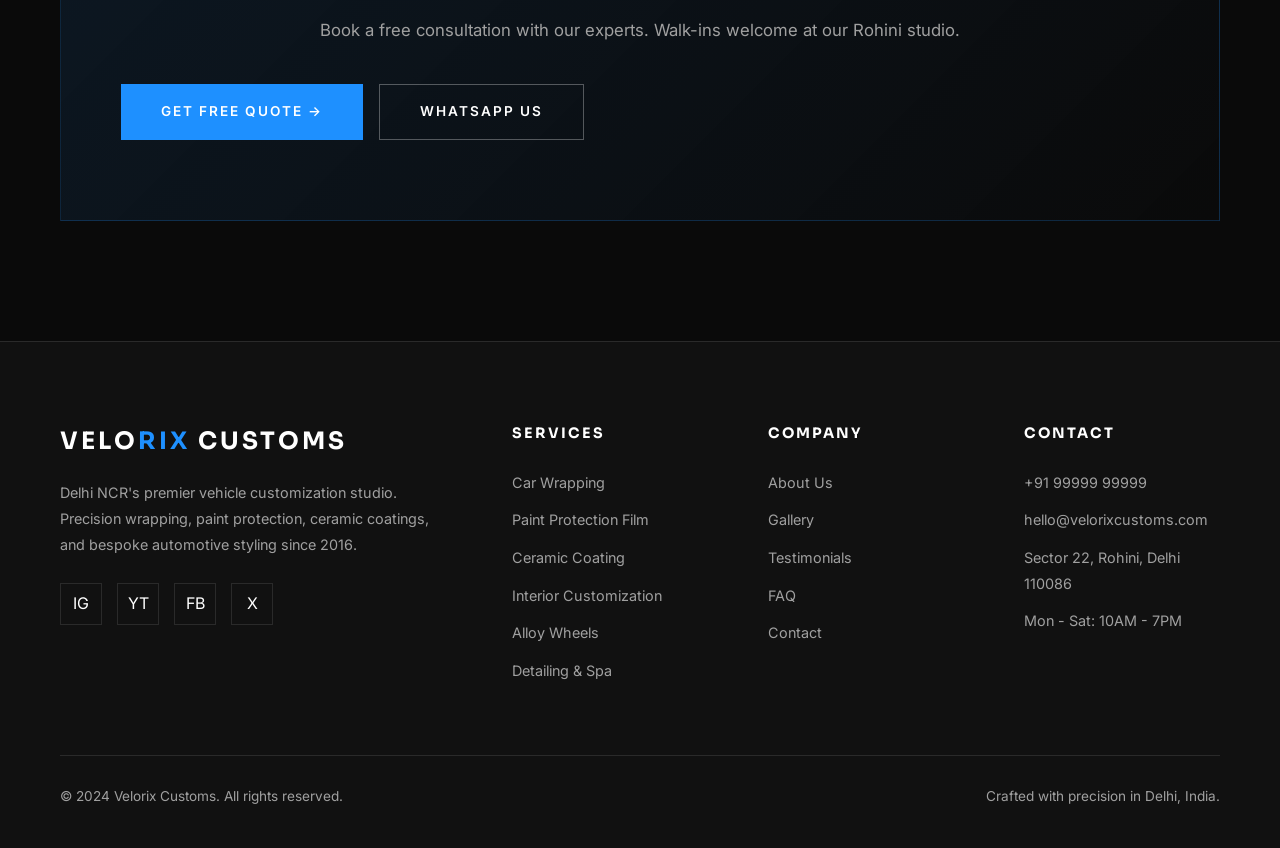
==== commit f313f0ab: "fix: replace blocky 5-spoke wheel with premium 10-spoke HRE/BBS-style SVG - Completely redrawn wheel" ====
--- a/index.html
+++ b/index.html
@@ -124,297 +124,389 @@
               aria-label="Velorix forged alloy wheel"
             >
               <defs>
-                <!-- Outer rim metallic gradient -->
-                <radialGradient id="rimGrad" cx="50%" cy="38%" r="55%">
-                  <stop offset="0%"   stop-color="#d8d8d8"/>
-                  <stop offset="28%"  stop-color="#9a9a9a"/>
-                  <stop offset="55%"  stop-color="#4a4a4a"/>
-                  <stop offset="78%"  stop-color="#2a2a2a"/>
-                  <stop offset="100%" stop-color="#111111"/>
+                <!-- ── TYRE ── -->
+                <radialGradient id="tyreGrad" cx="50%" cy="42%" r="55%">
+                  <stop offset="0%"   stop-color="#333"/>
+                  <stop offset="55%"  stop-color="#181818"/>
+                  <stop offset="100%" stop-color="#090909"/>
                 </radialGradient>
 
-                <!-- Tyre gradient -->
-                <radialGradient id="tyreGrad" cx="50%" cy="40%" r="52%">
-                  <stop offset="0%"   stop-color="#2a2a2a"/>
-                  <stop offset="60%"  stop-color="#161616"/>
-                  <stop offset="100%" stop-color="#0a0a0a"/>
+                <!-- ── RIM BARREL — polished aluminium ── -->
+                <linearGradient id="barrelGrad" x1="0%" y1="0%" x2="100%" y2="0%">
+                  <stop offset="0%"   stop-color="#bbb"/>
+                  <stop offset="18%"  stop-color="#f0f0f0"/>
+                  <stop offset="38%"  stop-color="#c8c8c8"/>
+                  <stop offset="55%"  stop-color="#555"/>
+                  <stop offset="72%"  stop-color="#383838"/>
+                  <stop offset="88%"  stop-color="#aaa"/>
+                  <stop offset="100%" stop-color="#888"/>
+                </linearGradient>
+
+                <!-- ── FACE DISH — dark gunmetal ── -->
+                <radialGradient id="dishGrad" cx="38%" cy="30%" r="68%">
+                  <stop offset="0%"   stop-color="#4a4a4a"/>
+                  <stop offset="22%"  stop-color="#2e2e2e"/>
+                  <stop offset="55%"  stop-color="#1a1a1a"/>
+                  <stop offset="100%" stop-color="#0c0c0c"/>
                 </radialGradient>
 
-                <!-- Face / dish gradient — deep metallic -->
-                <radialGradient id="faceGrad" cx="42%" cy="32%" r="62%">
-                  <stop offset="0%"   stop-color="#c8c8c8"/>
-                  <stop offset="20%"  stop-color="#808080"/>
-                  <stop offset="50%"  stop-color="#383838"/>
-                  <stop offset="80%"  stop-color="#1c1c1c"/>
-                  <stop offset="100%" stop-color="#0e0e0e"/>
+                <!-- ── SPOKE face — brushed aluminium ── -->
+                <linearGradient id="spokeFaceGrad" x1="0%" y1="0%" x2="100%" y2="100%">
+                  <stop offset="0%"   stop-color="#e8e8e8"/>
+                  <stop offset="20%"  stop-color="#d0d0d0"/>
+                  <stop offset="45%"  stop-color="#a0a0a0"/>
+                  <stop offset="70%"  stop-color="#5a5a5a"/>
+                  <stop offset="100%" stop-color="#3a3a3a"/>
+                </linearGradient>
+
+                <!-- ── SPOKE side — dark undercut ── -->
+                <linearGradient id="spokeSideGrad" x1="0%" y1="0%" x2="100%" y2="0%">
+                  <stop offset="0%"   stop-color="#1a1a1a"/>
+                  <stop offset="60%"  stop-color="#252525"/>
+                  <stop offset="100%" stop-color="#111"/>
+                </linearGradient>
+
+                <!-- ── SPOKE top edge highlight ── -->
+                <linearGradient id="spokeTopGrad" x1="0%" y1="0%" x2="100%" y2="0%">
+                  <stop offset="0%"   stop-color="#fff" stop-opacity="0.85"/>
+                  <stop offset="50%"  stop-color="#ccc" stop-opacity="0.4"/>
+                  <stop offset="100%" stop-color="#888" stop-opacity="0.1"/>
+                </linearGradient>
+
+                <!-- ── ROTOR ── -->
+                <radialGradient id="rotorGrad" cx="50%" cy="50%" r="50%">
+                  <stop offset="0%"   stop-color="#444"/>
+                  <stop offset="50%"  stop-color="#2c2c2c"/>
+                  <stop offset="100%" stop-color="#1a1a1a"/>
                 </radialGradient>
 
-                <!-- Spoke face gradient -->
-                <linearGradient id="spokeGrad" x1="0%" y1="0%" x2="100%" y2="100%">
+                <!-- ── CALIPER red ── -->
+                <linearGradient id="caliperGrad" x1="0%" y1="0%" x2="100%" y2="100%">
+                  <stop offset="0%"   stop-color="#e03030"/>
+                  <stop offset="100%" stop-color="#8b0000"/>
+                </linearGradient>
+
+                <!-- ── HUB ── -->
+                <radialGradient id="hubGrad" cx="40%" cy="34%" r="60%">
                   <stop offset="0%"   stop-color="#d0d0d0"/>
-                  <stop offset="35%"  stop-color="#909090"/>
-                  <stop offset="65%"  stop-color="#4a4a4a"/>
-                  <stop offset="100%" stop-color="#2a2a2a"/>
+                  <stop offset="35%"  stop-color="#808080"/>
+                  <stop offset="70%"  stop-color="#2e2e2e"/>
+                  <stop offset="100%" stop-color="#111"/>
+                </radialGradient>
+
+                <!-- ── CAP ── -->
+                <radialGradient id="capGrad" cx="38%" cy="32%" r="58%">
+                  <stop offset="0%"   stop-color="#b0b0b0"/>
+                  <stop offset="45%"  stop-color="#404040"/>
+                  <stop offset="100%" stop-color="#080808"/>
+                </radialGradient>
+
+                <!-- ── STUDIO LIGHT sweep ── -->
+                <linearGradient id="lightSweep" x1="0%" y1="0%" x2="100%" y2="100%">
+                  <stop offset="0%"   stop-color="#fff" stop-opacity="0.13"/>
+                  <stop offset="40%"  stop-color="#fff" stop-opacity="0.05"/>
+                  <stop offset="100%" stop-color="#fff" stop-opacity="0"/>
                 </linearGradient>
 
-                <!-- Spoke highlight edge -->
-                <linearGradient id="spokeEdgeGrad" x1="0%" y1="0%" x2="100%" y2="0%">
-                  <stop offset="0%"   stop-color="#f0f0f0" stop-opacity="0.9"/>
-                  <stop offset="40%"  stop-color="#b0b0b0" stop-opacity="0.5"/>
-                  <stop offset="100%" stop-color="#606060" stop-opacity="0.1"/>
-                </linearGradient>
-
-                <!-- Hub gradient -->
-                <radialGradient id="hubGrad" cx="44%" cy="36%" r="58%">
-                  <stop offset="0%"   stop-color="#e0e0e0"/>
-                  <stop offset="30%"  stop-color="#888888"/>
-                  <stop offset="65%"  stop-color="#303030"/>
-                  <stop offset="100%" stop-color="#111111"/>
-                </radialGradient>
-
-                <!-- Centre cap gradient -->
-                <radialGradient id="capGrad" cx="40%" cy="35%" r="55%">
-                  <stop offset="0%"   stop-color="#c0c0c0"/>
-                  <stop offset="45%"  stop-color="#484848"/>
-                  <stop offset="100%" stop-color="#0a0a0a"/>
-                </radialGradient>
-
-                <!-- Brake rotor gradient -->
-                <radialGradient id="rotorGrad" cx="50%" cy="50%" r="50%">
-                  <stop offset="0%"   stop-color="#3a3a3a"/>
-                  <stop offset="55%"  stop-color="#262626"/>
-                  <stop offset="100%" stop-color="#181818"/>
-                </radialGradient>
-
-                <!-- Caliper gradient (vivid accent) -->
-                <linearGradient id="caliperGrad" x1="0%" y1="0%" x2="100%" y2="100%">
-                  <stop offset="0%"   stop-color="#1a78e0"/>
-                  <stop offset="100%" stop-color="#0d4fa8"/>
-                </linearGradient>
-
-                <!-- Reflection streak -->
-                <linearGradient id="reflectGrad" x1="0%" y1="0%" x2="60%" y2="100%">
-                  <stop offset="0%"   stop-color="#ffffff" stop-opacity="0.18"/>
-                  <stop offset="50%"  stop-color="#ffffff" stop-opacity="0.06"/>
-                  <stop offset="100%" stop-color="#ffffff" stop-opacity="0"/>
-                </linearGradient>
-
-                <!-- Rim lip highlight -->
-                <linearGradient id="lipGrad" x1="20%" y1="0%" x2="80%" y2="100%">
-                  <stop offset="0%"   stop-color="#ffffff" stop-opacity="0.5"/>
-                  <stop offset="40%"  stop-color="#aaaaaa" stop-opacity="0.2"/>
-                  <stop offset="100%" stop-color="#333333" stop-opacity="0.0"/>
-                </linearGradient>
-
-                <!-- Clip paths -->
-                <clipPath id="wheelClip">
-                  <circle cx="250" cy="250" r="232"/>
-                </clipPath>
-                <clipPath id="faceClip">
-                  <circle cx="250" cy="250" r="200"/>
-                </clipPath>
-
-                <!-- Spoke shadow filter -->
-                <filter id="spokeShadow" x="-20%" y="-20%" width="140%" height="140%">
-                  <feDropShadow dx="3" dy="4" stdDeviation="6" flood-color="#000000" flood-opacity="0.7"/>
+                <!-- ── FILTERS ── -->
+                <filter id="spokeDrop" x="-25%" y="-25%" width="150%" height="150%">
+                  <feDropShadow dx="2" dy="3" stdDeviation="5" flood-color="#000" flood-opacity="0.75"/>
                 </filter>
-
-                <!-- Soft inner shadow -->
-                <filter id="innerShadow" x="-10%" y="-10%" width="120%" height="120%">
-                  <feOffset dx="0" dy="2"/>
-                  <feGaussianBlur stdDeviation="4" result="offset-blur"/>
-                  <feFlood flood-color="#000" flood-opacity="0.6" result="color"/>
-                  <feComposite in="color" in2="offset-blur" operator="in" result="shadow"/>
-                  <feComposite in="SourceGraphic" in2="shadow" operator="over"/>
+                <filter id="rimInner" x="-5%" y="-5%" width="110%" height="110%">
+                  <feGaussianBlur stdDeviation="3" result="blur"/>
+                  <feComposite in="SourceGraphic" in2="blur" operator="over"/>
                 </filter>
 
-                <!-- Tyre sidewall text path -->
-                <path id="tyrePath" d="M250,250 m-222,0 a222,222 0 1,1 444,0 a222,222 0 1,1 -444,0"/>
+                <!-- ── CLIP PATHS ── -->
+                <clipPath id="faceClip">  <circle cx="250" cy="250" r="196"/></clipPath>
+                <clipPath id="tyreClip">  <circle cx="250" cy="250" r="245"/></clipPath>
+
+                <!-- ── SIDEWALL TEXT PATH ── -->
+                <path id="sidewallPath"
+                  d="M250,250 m-220,0 a220,220 0 1,1 440,0 a220,220 0 1,1 -440,0"/>
               </defs>
 
-              <!-- ─── TYRE ─────────────────────────────────────────── -->
-              <circle cx="250" cy="250" r="240" fill="url(#tyreGrad)"/>
-
-              <!-- Tyre shoulder highlight top-left -->
-              <path
-                d="M108,108 A200,200 0 0,1 392,108"
-                fill="none"
-                stroke="rgba(255,255,255,0.07)"
-                stroke-width="18"
-                stroke-linecap="round"
-              />
-
-              <!-- Tyre sidewall subtle text -->
-              <text font-family="Inter,sans-serif" font-size="11" fill="rgba(255,255,255,0.12)"
-                    font-weight="500" letter-spacing="4">
-                <textPath href="#tyrePath" startOffset="5%">
-                  VELORIX · FORGED SERIES · 20 · 275/35ZR20 · VELORIX · FORGED SERIES ·
+              <!-- ══════════════════════════════════════════
+                   LAYER 1 — TYRE  (outermost dark rubber ring)
+              ══════════════════════════════════════════ -->
+              <!-- Tyre body -->
+              <circle cx="250" cy="250" r="244" fill="url(#tyreGrad)"/>
+              <!-- Tyre inner shoulder edge -->
+              <circle cx="250" cy="250" r="228" fill="none" stroke="rgba(80,80,80,0.6)" stroke-width="2"/>
+              <!-- Top-left tyre shoulder gloss arc -->
+              <path d="M 95,135 A 176,176 0 0,1 250,74" fill="none"
+                    stroke="rgba(255,255,255,0.09)" stroke-width="16" stroke-linecap="round"/>
+              <!-- Sidewall raised lettering -->
+              <text font-family="Inter,sans-serif" font-size="10.5" letter-spacing="5.5"
+                    font-weight="600" fill="rgba(255,255,255,0.11)">
+                <textPath href="#sidewallPath" startOffset="3%">
+                  VELORIX · RS SPORT · 20×9.5 · 265/35ZR20 · VELORIX · RS SPORT ·
                 </textPath>
               </text>
 
-              <!-- ─── RIM LIP ─────────────────────────────────────── -->
-              <circle cx="250" cy="250" r="226" fill="url(#rimGrad)" filter="url(#innerShadow)"/>
-              <!-- Rim lip highlight arc -->
-              <path
-                d="M70,170 A200,200 0 0,1 430,170"
-                fill="none"
-                stroke="url(#lipGrad)"
-                stroke-width="10"
-                stroke-linecap="round"
-              />
-
-              <!-- ─── WHEEL FACE / DISH ──────────────────────────── -->
-              <circle cx="250" cy="250" r="200" fill="url(#faceGrad)"/>
-
-              <!-- ─── BRAKE ROTOR (behind spokes) ───────────────── -->
-              <circle cx="250" cy="250" r="118" fill="url(#rotorGrad)"/>
-              <!-- Rotor ventilation slots — 12 radial lines -->
-              <g stroke="rgba(0,0,0,0.55)" stroke-width="2.5" stroke-linecap="round">
-                <line x1="250" y1="145" x2="250" y2="168" transform="rotate(0 250 250)"/>
-                <line x1="250" y1="145" x2="250" y2="168" transform="rotate(30 250 250)"/>
-                <line x1="250" y1="145" x2="250" y2="168" transform="rotate(60 250 250)"/>
-                <line x1="250" y1="145" x2="250" y2="168" transform="rotate(90 250 250)"/>
-                <line x1="250" y1="145" x2="250" y2="168" transform="rotate(120 250 250)"/>
-                <line x1="250" y1="145" x2="250" y2="168" transform="rotate(150 250 250)"/>
-                <line x1="250" y1="145" x2="250" y2="168" transform="rotate(180 250 250)"/>
-                <line x1="250" y1="145" x2="250" y2="168" transform="rotate(210 250 250)"/>
-                <line x1="250" y1="145" x2="250" y2="168" transform="rotate(240 250 250)"/>
-                <line x1="250" y1="145" x2="250" y2="168" transform="rotate(270 250 250)"/>
-                <line x1="250" y1="145" x2="250" y2="168" transform="rotate(300 250 250)"/>
-                <line x1="250" y1="145" x2="250" y2="168" transform="rotate(330 250 250)"/>
-              </g>
-              <!-- Rotor ring groove -->
-              <circle cx="250" cy="250" r="102" fill="none" stroke="rgba(0,0,0,0.4)" stroke-width="3"/>
-              <circle cx="250" cy="250" r="88"  fill="none" stroke="rgba(255,255,255,0.05)" stroke-width="1.5"/>
-
-              <!-- ─── CALIPER (behind spokes, at ~8 o'clock) ────── -->
-              <rect
-                x="108" y="268"
-                width="42" height="26"
-                rx="5"
-                fill="url(#caliperGrad)"
-                transform="rotate(-18 250 250)"
-                filter="url(#spokeShadow)"
-              />
-              <!-- Caliper bolt detail -->
-              <circle cx="117" cy="278" r="3.5" fill="rgba(255,255,255,0.3)" transform="rotate(-18 250 250)"/>
-              <circle cx="143" cy="278" r="3.5" fill="rgba(255,255,255,0.3)" transform="rotate(-18 250 250)"/>
-              <text x="130" y="285" text-anchor="middle" font-family="Inter,sans-serif"
-                    font-size="6.5" fill="rgba(255,255,255,0.8)" font-weight="700"
-                    transform="rotate(-18 250 250)">BREMBO</text>
-
-              <!-- ─── 5 DOUBLE SPOKES ─────────────────────────────
-                   Each spoke pair is drawn as two tapered polygons
-                   with a shadow face between them.
-                   Rotation: 0, 72, 144, 216, 288 degrees
-              ──────────────────────────────────────────────────── -->
-
-              <!-- Spoke group macro — repeated 5× via transform -->
-              <!-- SPOKE 1 -->
-              <g transform="rotate(0 250 250)" filter="url(#spokeShadow)">
-                <!-- Left blade -->
-                <polygon
-                  points="232,68 243,68 258,172 242,172"
-                  fill="url(#spokeGrad)"
-                />
-                <!-- Right blade -->
-                <polygon
-                  points="257,68 268,68 264,172 249,172"
-                  fill="url(#spokeGrad)"
-                />
-                <!-- Gap shadow between blades -->
-                <polygon
-                  points="243,68 257,68 264,172 258,172"
-                  fill="rgba(0,0,0,0.7)"
-                />
-                <!-- Left blade highlight edge -->
-                <line x1="232" y1="68" x2="242" y2="172" stroke="url(#spokeEdgeGrad)" stroke-width="2"/>
-                <!-- Right blade highlight edge -->
-                <line x1="268" y1="68" x2="264" y2="172" stroke="url(#spokeEdgeGrad)" stroke-width="1.5"/>
-              </g>
-              <!-- SPOKE 2 -->
-              <g transform="rotate(72 250 250)" filter="url(#spokeShadow)">
-                <polygon points="232,68 243,68 258,172 242,172" fill="url(#spokeGrad)"/>
-                <polygon points="257,68 268,68 264,172 249,172" fill="url(#spokeGrad)"/>
-                <polygon points="243,68 257,68 264,172 258,172" fill="rgba(0,0,0,0.7)"/>
-                <line x1="232" y1="68" x2="242" y2="172" stroke="url(#spokeEdgeGrad)" stroke-width="2"/>
-                <line x1="268" y1="68" x2="264" y2="172" stroke="url(#spokeEdgeGrad)" stroke-width="1.5"/>
-              </g>
-              <!-- SPOKE 3 -->
-              <g transform="rotate(144 250 250)" filter="url(#spokeShadow)">
-                <polygon points="232,68 243,68 258,172 242,172" fill="url(#spokeGrad)"/>
-                <polygon points="257,68 268,68 264,172 249,172" fill="url(#spokeGrad)"/>
-                <polygon points="243,68 257,68 264,172 258,172" fill="rgba(0,0,0,0.7)"/>
-                <line x1="232" y1="68" x2="242" y2="172" stroke="url(#spokeEdgeGrad)" stroke-width="2"/>
-                <line x1="268" y1="68" x2="264" y2="172" stroke="url(#spokeEdgeGrad)" stroke-width="1.5"/>
-              </g>
-              <!-- SPOKE 4 -->
-              <g transform="rotate(216 250 250)" filter="url(#spokeShadow)">
-                <polygon points="232,68 243,68 258,172 242,172" fill="url(#spokeGrad)"/>
-                <polygon points="257,68 268,68 264,172 249,172" fill="url(#spokeGrad)"/>
-                <polygon points="243,68 257,68 264,172 258,172" fill="rgba(0,0,0,0.7)"/>
-                <line x1="232" y1="68" x2="242" y2="172" stroke="url(#spokeEdgeGrad)" stroke-width="2"/>
-                <line x1="268" y1="68" x2="264" y2="172" stroke="url(#spokeEdgeGrad)" stroke-width="1.5"/>
-              </g>
-              <!-- SPOKE 5 -->
-              <g transform="rotate(288 250 250)" filter="url(#spokeShadow)">
-                <polygon points="232,68 243,68 258,172 242,172" fill="url(#spokeGrad)"/>
-                <polygon points="257,68 268,68 264,172 249,172" fill="url(#spokeGrad)"/>
-                <polygon points="243,68 257,68 264,172 258,172" fill="rgba(0,0,0,0.7)"/>
-                <line x1="232" y1="68" x2="242" y2="172" stroke="url(#spokeEdgeGrad)" stroke-width="2"/>
-                <line x1="268" y1="68" x2="264" y2="172" stroke="url(#spokeEdgeGrad)" stroke-width="1.5"/>
-              </g>
-
-              <!-- ─── HUB RING ─────────────────────────────────── -->
-              <circle cx="250" cy="250" r="72"  fill="url(#hubGrad)"/>
-              <circle cx="250" cy="250" r="64"  fill="rgba(0,0,0,0.5)"/>
-              <circle cx="250" cy="250" r="58"  fill="url(#hubGrad)"/>
-
-              <!-- Hub bolt holes — 5 × 114.3 PCD -->
-              <g fill="rgba(0,0,0,0.85)" stroke="rgba(255,255,255,0.15)" stroke-width="1">
-                <circle cx="250" cy="215" r="8" transform="rotate(0 250 250)"/>
-                <circle cx="250" cy="215" r="8" transform="rotate(72 250 250)"/>
-                <circle cx="250" cy="215" r="8" transform="rotate(144 250 250)"/>
-                <circle cx="250" cy="215" r="8" transform="rotate(216 250 250)"/>
-                <circle cx="250" cy="215" r="8" transform="rotate(288 250 250)"/>
-              </g>
-              <!-- Bolt highlight -->
-              <g fill="rgba(255,255,255,0.15)">
-                <circle cx="250" cy="209" r="3" transform="rotate(0 250 250)"/>
-                <circle cx="250" cy="209" r="3" transform="rotate(72 250 250)"/>
-                <circle cx="250" cy="209" r="3" transform="rotate(144 250 250)"/>
-                <circle cx="250" cy="209" r="3" transform="rotate(216 250 250)"/>
-                <circle cx="250" cy="209" r="3" transform="rotate(288 250 250)"/>
-              </g>
-
-              <!-- ─── CENTRE CAP ───────────────────────────────── -->
-              <circle cx="250" cy="250" r="46" fill="url(#capGrad)"/>
-              <circle cx="250" cy="250" r="40" fill="rgba(5,5,5,0.9)"/>
-              <!-- Cap chrome ring -->
-              <circle cx="250" cy="250" r="40" fill="none" stroke="rgba(200,200,200,0.35)" stroke-width="2.5"/>
-              <!-- Velorix "V" badge in centre cap -->
-              <text x="250" y="258" text-anchor="middle"
-                    font-family="Sora,Inter,sans-serif"
-                    font-size="22" font-weight="700"
-                    fill="url(#spokeEdgeGrad)"
-                    letter-spacing="1">V</text>
-              <text x="250" y="268" text-anchor="middle"
-                    font-family="Inter,sans-serif"
-                    font-size="7" font-weight="500"
-                    fill="rgba(160,160,160,0.7)"
-                    letter-spacing="3">VELORIX</text>
-
-              <!-- ─── GLOBAL REFLECTION STREAK ────────────────── -->
-              <ellipse cx="200" cy="190" rx="95" ry="60"
-                       fill="url(#reflectGrad)"
-                       transform="rotate(-30 200 190)"
+              <!-- ══════════════════════════════════════════
+                   LAYER 2 — RIM BARREL  (polished aluminium lip)
+              ══════════════════════════════════════════ -->
+              <circle cx="250" cy="250" r="226" fill="url(#barrelGrad)"/>
+              <!-- Barrel bead seat groove -->
+              <circle cx="250" cy="250" r="217" fill="none"
+                      stroke="rgba(0,0,0,0.55)" stroke-width="3"/>
+              <!-- Top highlight arc on barrel -->
+              <path d="M 82,160 A 186,186 0 0,1 418,160" fill="none"
+                    stroke="rgba(255,255,255,0.55)" stroke-width="2.5" stroke-linecap="round"/>
+              <!-- Barrel shadow at bottom -->
+              <path d="M 82,340 A 186,186 0 0,0 418,340" fill="none"
+                    stroke="rgba(0,0,0,0.4)" stroke-width="8" stroke-linecap="round"/>
+
+              <!-- ══════════════════════════════════════════
+                   LAYER 3 — FACE / DISH  (dark gunmetal)
+              ══════════════════════════════════════════ -->
+              <circle cx="250" cy="250" r="210" fill="url(#dishGrad)"/>
+              <!-- Step ring between barrel and face -->
+              <circle cx="250" cy="250" r="210" fill="none"
+                      stroke="rgba(255,255,255,0.12)" stroke-width="1.5"/>
+              <circle cx="250" cy="250" r="205" fill="none"
+                      stroke="rgba(0,0,0,0.5)" stroke-width="2"/>
+
+              <!-- ══════════════════════════════════════════
+                   LAYER 4 — BRAKE ROTOR  (peeking behind spokes)
+              ══════════════════════════════════════════ -->
+              <circle cx="250" cy="250" r="120" fill="url(#rotorGrad)"/>
+              <!-- Rotor hat inner step -->
+              <circle cx="250" cy="250" r="108" fill="none"
+                      stroke="rgba(0,0,0,0.5)" stroke-width="3"/>
+              <!-- Rotor ventilation slots — drilled holes pattern -->
+              <g fill="rgba(0,0,0,0.6)">
+                <!-- 12 oval drilled holes in two rings -->
+                <ellipse cx="250" cy="145" rx="4" ry="6" transform="rotate(0 250 250)"/>
+                <ellipse cx="250" cy="145" rx="4" ry="6" transform="rotate(30 250 250)"/>
+                <ellipse cx="250" cy="145" rx="4" ry="6" transform="rotate(60 250 250)"/>
+                <ellipse cx="250" cy="145" rx="4" ry="6" transform="rotate(90 250 250)"/>
+                <ellipse cx="250" cy="145" rx="4" ry="6" transform="rotate(120 250 250)"/>
+                <ellipse cx="250" cy="145" rx="4" ry="6" transform="rotate(150 250 250)"/>
+                <ellipse cx="250" cy="145" rx="4" ry="6" transform="rotate(180 250 250)"/>
+                <ellipse cx="250" cy="145" rx="4" ry="6" transform="rotate(210 250 250)"/>
+                <ellipse cx="250" cy="145" rx="4" ry="6" transform="rotate(240 250 250)"/>
+                <ellipse cx="250" cy="145" rx="4" ry="6" transform="rotate(270 250 250)"/>
+                <ellipse cx="250" cy="145" rx="4" ry="6" transform="rotate(300 250 250)"/>
+                <ellipse cx="250" cy="145" rx="4" ry="6" transform="rotate(330 250 250)"/>
+              </g>
+              <!-- Rotor face ring grooves -->
+              <circle cx="250" cy="250" r="130" fill="none"
+                      stroke="rgba(255,255,255,0.04)" stroke-width="1"/>
+              <circle cx="250" cy="250" r="115" fill="none"
+                      stroke="rgba(0,0,0,0.35)" stroke-width="2"/>
+
+              <!-- ══════════════════════════════════════════
+                   LAYER 5 — CALIPER  (red, behind spokes at ~8 o'clock)
+                   Positioned at ~220° — left-lower quadrant visible through window
+              ══════════════════════════════════════════ -->
+              <g transform="rotate(220 250 250)">
+                <!-- Main caliper body -->
+                <rect x="105" y="240" width="52" height="32" rx="6"
+                      fill="url(#caliperGrad)" filter="url(#spokeDrop)"/>
+                <!-- Caliper bridge ridge -->
+                <rect x="105" y="252" width="52" height="4" rx="2"
+                      fill="rgba(0,0,0,0.35)"/>
+                <!-- Piston ends -->
+                <rect x="107" y="242" width="10" height="10" rx="3"
+                      fill="rgba(255,255,255,0.2)"/>
+                <rect x="143" y="242" width="10" height="10" rx="3"
+                      fill="rgba(255,255,255,0.2)"/>
+                <!-- BREMBO text -->
+                <text x="131" y="262" text-anchor="middle" font-family="Inter,sans-serif"
+                      font-size="6" font-weight="700" fill="rgba(255,255,255,0.85)"
+                      letter-spacing="1.5">BREMBO</text>
+                <!-- Caliper bolt -->
+                <circle cx="113" cy="270" r="3" fill="rgba(200,200,200,0.4)"/>
+                <circle cx="147" cy="270" r="3" fill="rgba(200,200,200,0.4)"/>
+              </g>
+
+              <!-- ══════════════════════════════════════════
+                   LAYER 6 — 10 CURVED SPOKES
+                   Design: HRE P101 / BBS CH-R inspired
+                   Each spoke is a filled path that:
+                   · starts narrow at the hub (r≈78)
+                   · sweeps wide and curves to the rim (r≈200)
+                   · has a raised face + dark undercut side
+                   · has a bright machined top edge
+                   All 10 spokes generated via rotate() transforms
+                   at 0°, 36°, 72°, 108°, 144°, 180°, 216°, 252°, 288°, 324°
+              ══════════════════════════════════════════ -->
+
+              <!--
+                SPOKE GEOMETRY (in the "0°" position, pointing UP):
+                Hub attach: narrow region around y≈172 (hub radius ~78)
+                Rim attach:  wide flare at y≈56 (rim radius ~194)
+
+                The spoke body is a curved quadrilateral:
+                  Left edge:  cubic bezier curving left as it goes outward
+                  Right edge: cubic bezier curving right as it goes outward
+                  Top (rim):  arc segment of the rim circle
+                  Bottom (hub): arc segment of the hub circle
+
+                Path for the FACE (top surface, lighter):
+                  Start at hub-left → left-bezier up → rim-arc → right-bezier down → hub-arc → close
+
+                Path for the SIDE/UNDERCUT (darker):
+                  Thin strip on the trailing side of each spoke
+              -->
+
+              <!-- SPOKE FACE TEMPLATE (repeated 10× via rotate) -->
+              <!-- Spoke at 0° -->
+              <g transform="rotate(0 250 250)" filter="url(#spokeDrop)">
+                <!-- Spoke body — main face -->
+                <path d="
+                  M 244,172
+                  C 238,148 222,108 210,72
+                  A 194,194 0 0,1 290,72
+                  C 278,108 262,148 256,172
+                  A 8,8 0 0,1 244,172 Z
+                " fill="url(#spokeFaceGrad)"/>
+                <!-- Machined top edge highlight -->
+                <path d="
+                  M 244,172
+                  C 238,148 222,108 210,72
+                  A 194,194 0 0,1 290,72
+                  C 278,108 262,148 256,172
+                " fill="none" stroke="url(#spokeTopGrad)" stroke-width="1.8"/>
+                <!-- Left undercut shadow -->
+                <path d="
+                  M 244,172
+                  C 238,148 222,108 210,72
+                  L 204,74
+                  C 216,110 232,150 238,172 Z
+                " fill="url(#spokeSideGrad)" opacity="0.85"/>
+              </g>
+
+              <!-- Spoke at 36° -->
+              <g transform="rotate(36 250 250)" filter="url(#spokeDrop)">
+                <path d="M 244,172 C 238,148 222,108 210,72 A 194,194 0 0,1 290,72 C 278,108 262,148 256,172 A 8,8 0 0,1 244,172 Z" fill="url(#spokeFaceGrad)"/>
+                <path d="M 244,172 C 238,148 222,108 210,72 A 194,194 0 0,1 290,72 C 278,108 262,148 256,172" fill="none" stroke="url(#spokeTopGrad)" stroke-width="1.8"/>
+                <path d="M 244,172 C 238,148 222,108 210,72 L 204,74 C 216,110 232,150 238,172 Z" fill="url(#spokeSideGrad)" opacity="0.85"/>
+              </g>
+
+              <!-- Spoke at 72° -->
+              <g transform="rotate(72 250 250)" filter="url(#spokeDrop)">
+                <path d="M 244,172 C 238,148 222,108 210,72 A 194,194 0 0,1 290,72 C 278,108 262,148 256,172 A 8,8 0 0,1 244,172 Z" fill="url(#spokeFaceGrad)"/>
+                <path d="M 244,172 C 238,148 222,108 210,72 A 194,194 0 0,1 290,72 C 278,108 262,148 256,172" fill="none" stroke="url(#spokeTopGrad)" stroke-width="1.8"/>
+                <path d="M 244,172 C 238,148 222,108 210,72 L 204,74 C 216,110 232,150 238,172 Z" fill="url(#spokeSideGrad)" opacity="0.85"/>
+              </g>
+
+              <!-- Spoke at 108° -->
+              <g transform="rotate(108 250 250)" filter="url(#spokeDrop)">
+                <path d="M 244,172 C 238,148 222,108 210,72 A 194,194 0 0,1 290,72 C 278,108 262,148 256,172 A 8,8 0 0,1 244,172 Z" fill="url(#spokeFaceGrad)"/>
+                <path d="M 244,172 C 238,148 222,108 210,72 A 194,194 0 0,1 290,72 C 278,108 262,148 256,172" fill="none" stroke="url(#spokeTopGrad)" stroke-width="1.8"/>
+                <path d="M 244,172 C 238,148 222,108 210,72 L 204,74 C 216,110 232,150 238,172 Z" fill="url(#spokeSideGrad)" opacity="0.85"/>
+              </g>
+
+              <!-- Spoke at 144° -->
+              <g transform="rotate(144 250 250)" filter="url(#spokeDrop)">
+                <path d="M 244,172 C 238,148 222,108 210,72 A 194,194 0 0,1 290,72 C 278,108 262,148 256,172 A 8,8 0 0,1 244,172 Z" fill="url(#spokeFaceGrad)"/>
+                <path d="M 244,172 C 238,148 222,108 210,72 A 194,194 0 0,1 290,72 C 278,108 262,148 256,172" fill="none" stroke="url(#spokeTopGrad)" stroke-width="1.8"/>
+                <path d="M 244,172 C 238,148 222,108 210,72 L 204,74 C 216,110 232,150 238,172 Z" fill="url(#spokeSideGrad)" opacity="0.85"/>
+              </g>
+
+              <!-- Spoke at 180° -->
+              <g transform="rotate(180 250 250)" filter="url(#spokeDrop)">
+                <path d="M 244,172 C 238,148 222,108 210,72 A 194,194 0 0,1 290,72 C 278,108 262,148 256,172 A 8,8 0 0,1 244,172 Z" fill="url(#spokeFaceGrad)"/>
+                <path d="M 244,172 C 238,148 222,108 210,72 A 194,194 0 0,1 290,72 C 278,108 262,148 256,172" fill="none" stroke="url(#spokeTopGrad)" stroke-width="1.8"/>
+                <path d="M 244,172 C 238,148 222,108 210,72 L 204,74 C 216,110 232,150 238,172 Z" fill="url(#spokeSideGrad)" opacity="0.85"/>
+              </g>
+
+              <!-- Spoke at 216° -->
+              <g transform="rotate(216 250 250)" filter="url(#spokeDrop)">
+                <path d="M 244,172 C 238,148 222,108 210,72 A 194,194 0 0,1 290,72 C 278,108 262,148 256,172 A 8,8 0 0,1 244,172 Z" fill="url(#spokeFaceGrad)"/>
+                <path d="M 244,172 C 238,148 222,108 210,72 A 194,194 0 0,1 290,72 C 278,108 262,148 256,172" fill="none" stroke="url(#spokeTopGrad)" stroke-width="1.8"/>
+                <path d="M 244,172 C 238,148 222,108 210,72 L 204,74 C 216,110 232,150 238,172 Z" fill="url(#spokeSideGrad)" opacity="0.85"/>
+              </g>
+
+              <!-- Spoke at 252° -->
+              <g transform="rotate(252 250 250)" filter="url(#spokeDrop)">
+                <path d="M 244,172 C 238,148 222,108 210,72 A 194,194 0 0,1 290,72 C 278,108 262,148 256,172 A 8,8 0 0,1 244,172 Z" fill="url(#spokeFaceGrad)"/>
+                <path d="M 244,172 C 238,148 222,108 210,72 A 194,194 0 0,1 290,72 C 278,108 262,148 256,172" fill="none" stroke="url(#spokeTopGrad)" stroke-width="1.8"/>
+                <path d="M 244,172 C 238,148 222,108 210,72 L 204,74 C 216,110 232,150 238,172 Z" fill="url(#spokeSideGrad)" opacity="0.85"/>
+              </g>
+
+              <!-- Spoke at 288° -->
+              <g transform="rotate(288 250 250)" filter="url(#spokeDrop)">
+                <path d="M 244,172 C 238,148 222,108 210,72 A 194,194 0 0,1 290,72 C 278,108 262,148 256,172 A 8,8 0 0,1 244,172 Z" fill="url(#spokeFaceGrad)"/>
+                <path d="M 244,172 C 238,148 222,108 210,72 A 194,194 0 0,1 290,72 C 278,108 262,148 256,172" fill="none" stroke="url(#spokeTopGrad)" stroke-width="1.8"/>
+                <path d="M 244,172 C 238,148 222,108 210,72 L 204,74 C 216,110 232,150 238,172 Z" fill="url(#spokeSideGrad)" opacity="0.85"/>
+              </g>
+
+              <!-- Spoke at 324° -->
+              <g transform="rotate(324 250 250)" filter="url(#spokeDrop)">
+                <path d="M 244,172 C 238,148 222,108 210,72 A 194,194 0 0,1 290,72 C 278,108 262,148 256,172 A 8,8 0 0,1 244,172 Z" fill="url(#spokeFaceGrad)"/>
+                <path d="M 244,172 C 238,148 222,108 210,72 A 194,194 0 0,1 290,72 C 278,108 262,148 256,172" fill="none" stroke="url(#spokeTopGrad)" stroke-width="1.8"/>
+                <path d="M 244,172 C 238,148 222,108 210,72 L 204,74 C 216,110 232,150 238,172 Z" fill="url(#spokeSideGrad)" opacity="0.85"/>
+              </g>
+
+              <!-- ══════════════════════════════════════════
+                   LAYER 7 — HUB BARREL  (concentric rings)
+              ══════════════════════════════════════════ -->
+              <!-- Hub outer ring -->
+              <circle cx="250" cy="250" r="78" fill="url(#hubGrad)"/>
+              <circle cx="250" cy="250" r="76" fill="none"
+                      stroke="rgba(255,255,255,0.18)" stroke-width="1"/>
+              <!-- Hub step -->
+              <circle cx="250" cy="250" r="68" fill="rgba(0,0,0,0.55)"/>
+              <circle cx="250" cy="250" r="60" fill="url(#hubGrad)"/>
+              <circle cx="250" cy="250" r="58" fill="none"
+                      stroke="rgba(255,255,255,0.12)" stroke-width="1"/>
+
+              <!-- 5×120 PCD bolt holes — BMW Sport spec -->
+              <g fill="rgba(8,8,8,0.9)" stroke="rgba(180,180,180,0.3)" stroke-width="1.2">
+                <circle cx="250" cy="218" r="7"   transform="rotate(0   250 250)"/>
+                <circle cx="250" cy="218" r="7"   transform="rotate(72  250 250)"/>
+                <circle cx="250" cy="218" r="7"   transform="rotate(144 250 250)"/>
+                <circle cx="250" cy="218" r="7"   transform="rotate(216 250 250)"/>
+                <circle cx="250" cy="218" r="7"   transform="rotate(288 250 250)"/>
+              </g>
+              <!-- Wheel nut hex shape hint -->
+              <g fill="rgba(140,140,140,0.2)">
+                <circle cx="250" cy="218" r="3.5" transform="rotate(0   250 250)"/>
+                <circle cx="250" cy="218" r="3.5" transform="rotate(72  250 250)"/>
+                <circle cx="250" cy="218" r="3.5" transform="rotate(144 250 250)"/>
+                <circle cx="250" cy="218" r="3.5" transform="rotate(216 250 250)"/>
+                <circle cx="250" cy="218" r="3.5" transform="rotate(288 250 250)"/>
+              </g>
+
+              <!-- ══════════════════════════════════════════
+                   LAYER 8 — CENTRE CAP
+              ══════════════════════════════════════════ -->
+              <!-- Cap body -->
+              <circle cx="250" cy="250" r="44" fill="url(#capGrad)"/>
+              <!-- Chrome outer ring -->
+              <circle cx="250" cy="250" r="44" fill="none"
+                      stroke="rgba(220,220,220,0.45)" stroke-width="2.5"/>
+              <circle cx="250" cy="250" r="40" fill="none"
+                      stroke="rgba(0,0,0,0.6)" stroke-width="1.5"/>
+              <!-- Cap dark centre -->
+              <circle cx="250" cy="250" r="37" fill="rgba(6,6,6,0.92)"/>
+              <!-- Inner chrome ring -->
+              <circle cx="250" cy="250" r="37" fill="none"
+                      stroke="rgba(180,180,180,0.25)" stroke-width="1"/>
+              <!-- V badge -->
+              <text x="250" y="256" text-anchor="middle"
+                    font-family="Sora,sans-serif" font-size="20" font-weight="800"
+                    fill="url(#spokeTopGrad)" letter-spacing="-0.5">V</text>
+              <!-- Velorix sub-text -->
+              <text x="250" y="266" text-anchor="middle"
+                    font-family="Inter,sans-serif" font-size="6.5" font-weight="600"
+                    fill="rgba(150,150,150,0.65)" letter-spacing="3.5">VELORIX</text>
+
+              <!-- ══════════════════════════════════════════
+                   LAYER 9 — STUDIO LIGHT SWEEP  (final gloss)
+              ══════════════════════════════════════════ -->
+              <ellipse cx="192" cy="182" rx="110" ry="70"
+                       fill="url(#lightSweep)"
+                       transform="rotate(-28 192 182)"
                        clip-path="url(#faceClip)"/>
-
-              <!-- ─── RIM OUTER HIGHLIGHT ──────────────────────── -->
-              <circle cx="250" cy="250" r="226" fill="none"
-                      stroke="rgba(255,255,255,0.12)" stroke-width="1.5"/>
-              <circle cx="250" cy="250" r="220" fill="none"
-                      stroke="rgba(255,255,255,0.06)" stroke-width="1"/>
+              <!-- Small secondary hotspot -->
+              <ellipse cx="310" cy="155" rx="40" ry="22"
+                       fill="rgba(255,255,255,0.04)"
+                       transform="rotate(-10 310 155)"/>
 
             </svg><!-- /wheel-svg -->
           </div><!-- /wheel-wrapper -->
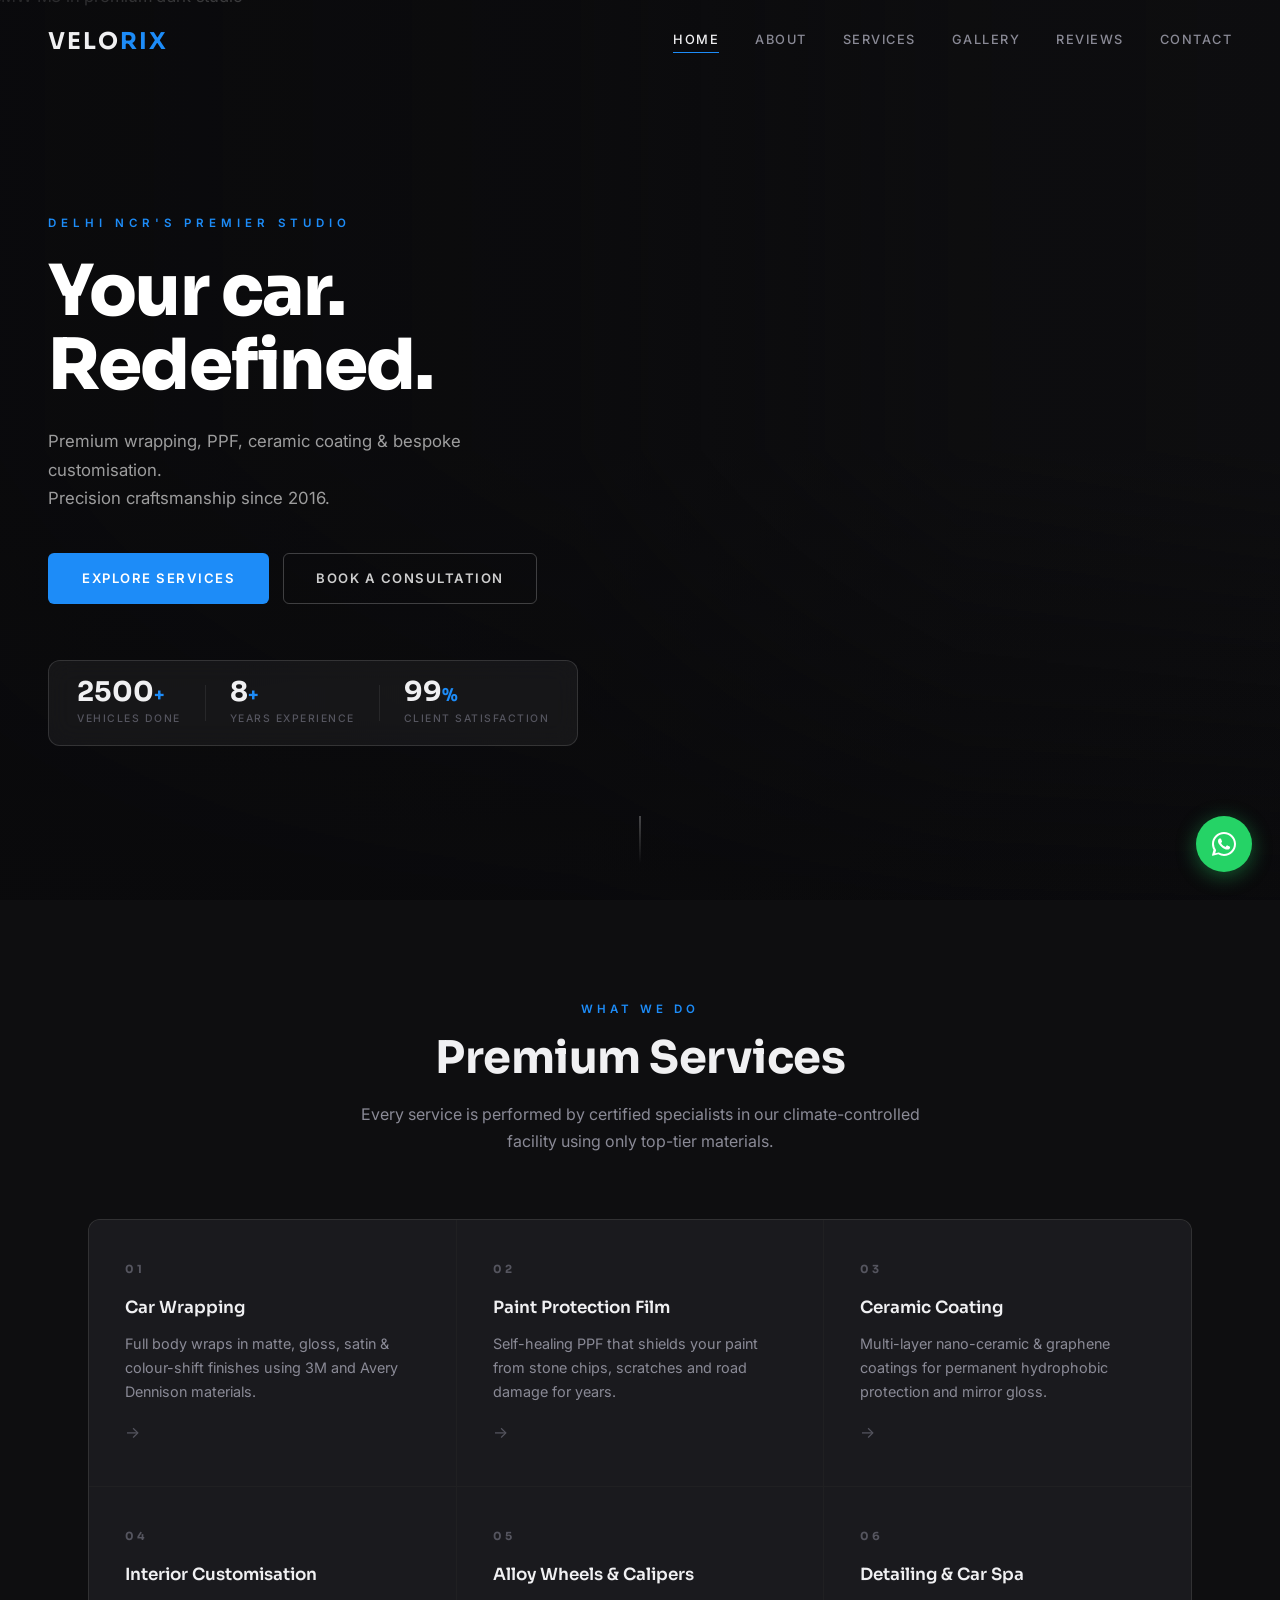
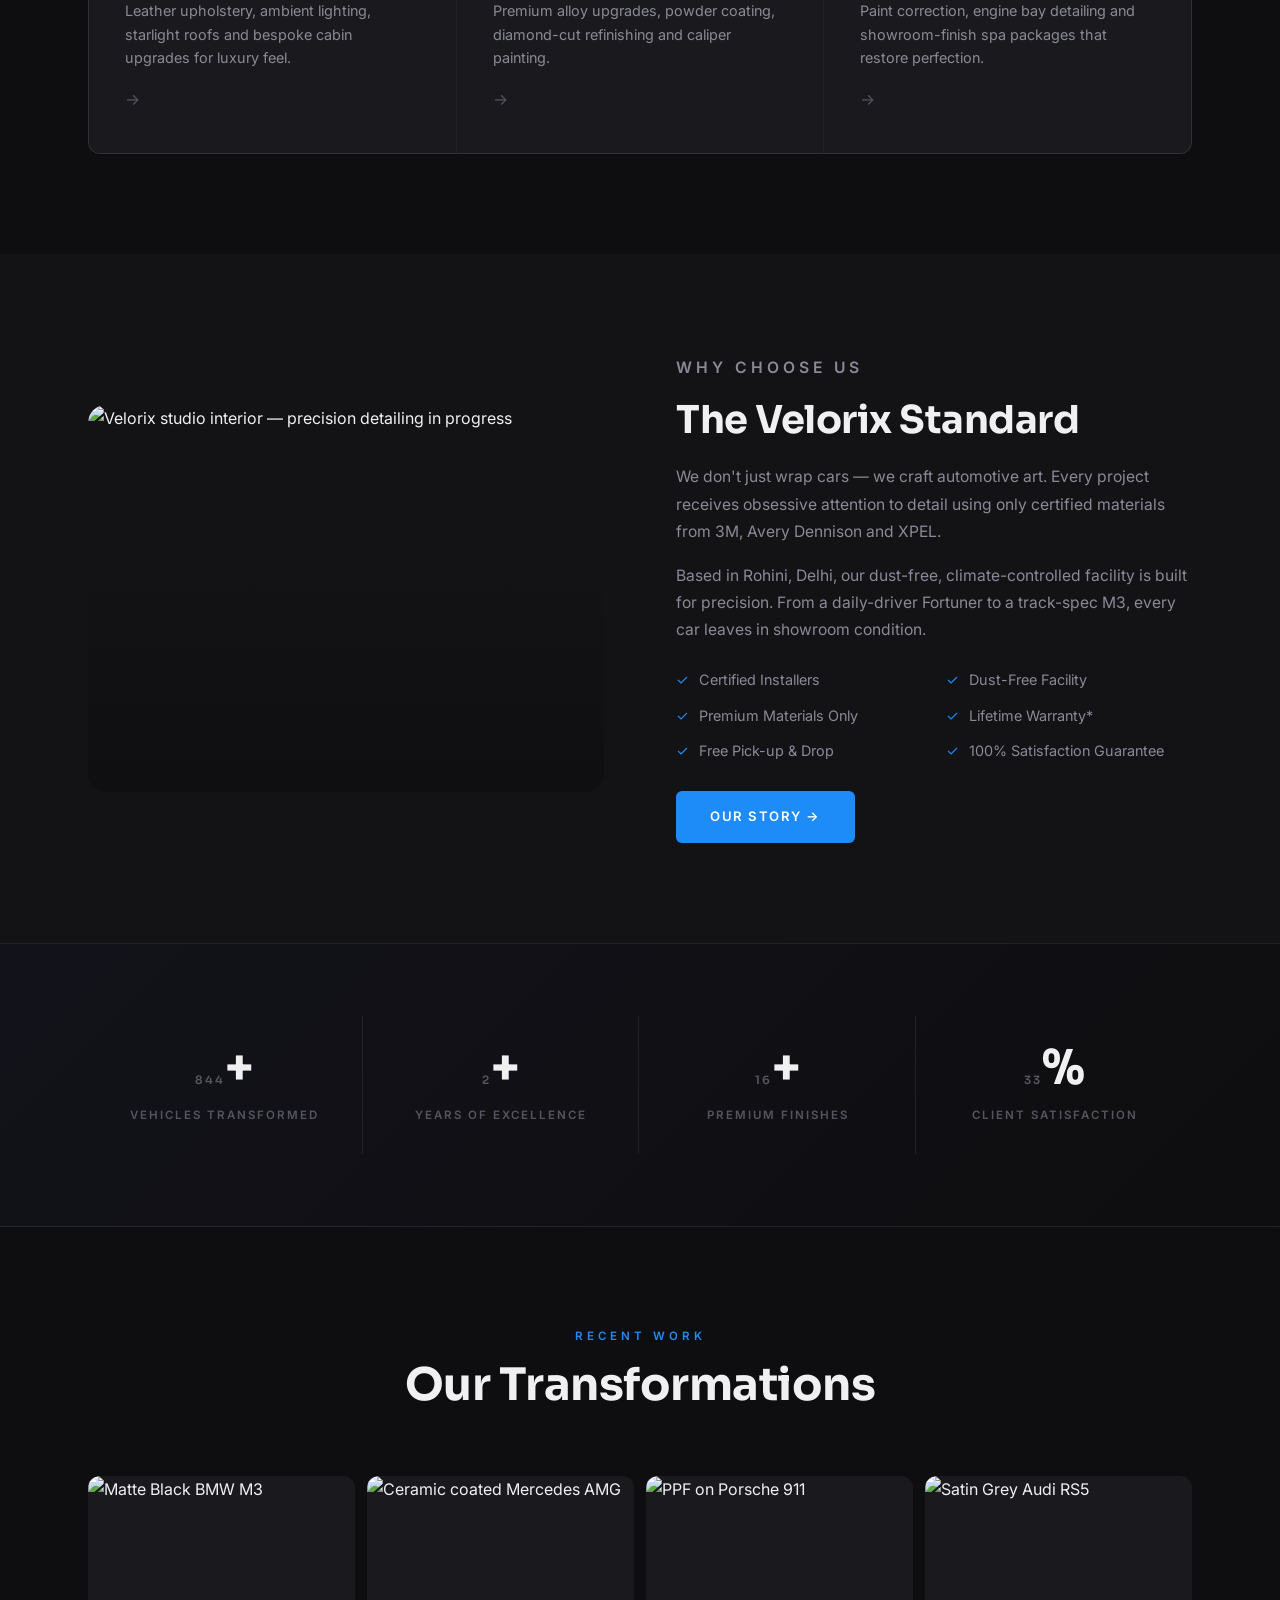
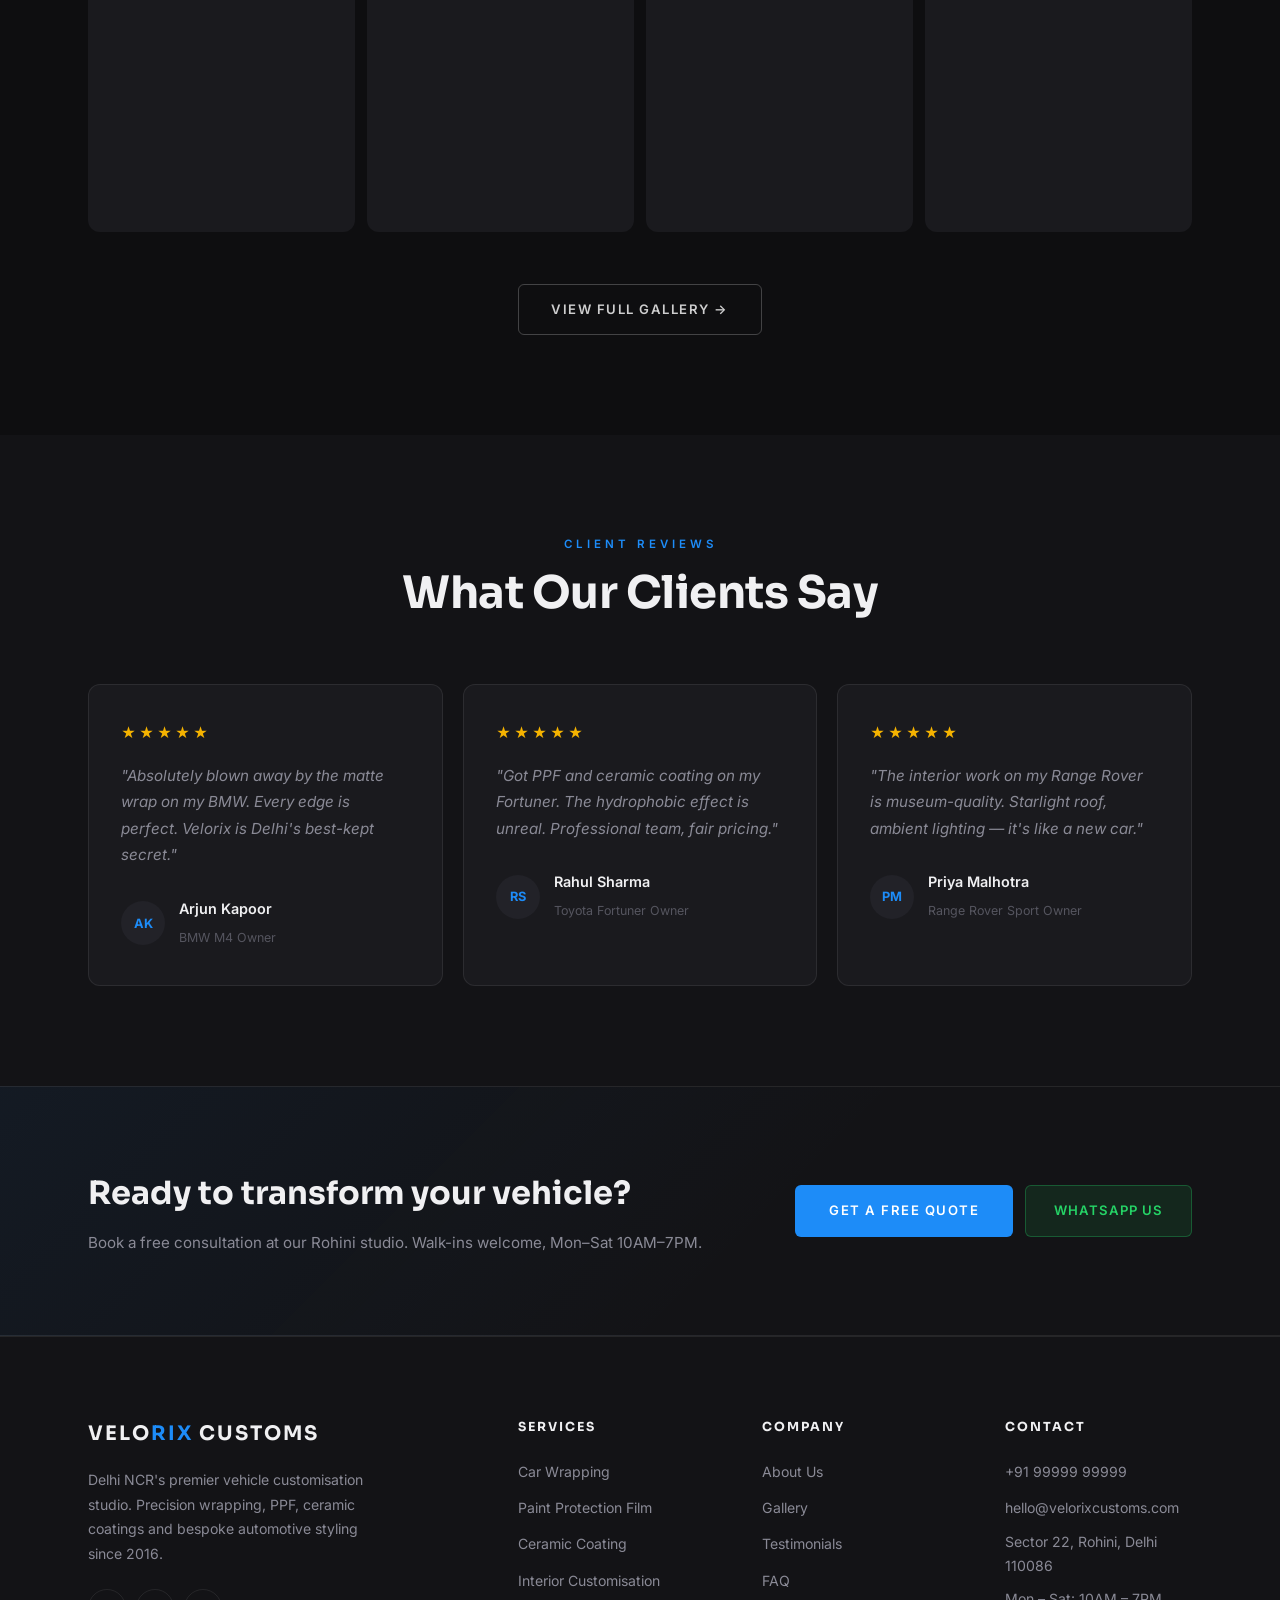
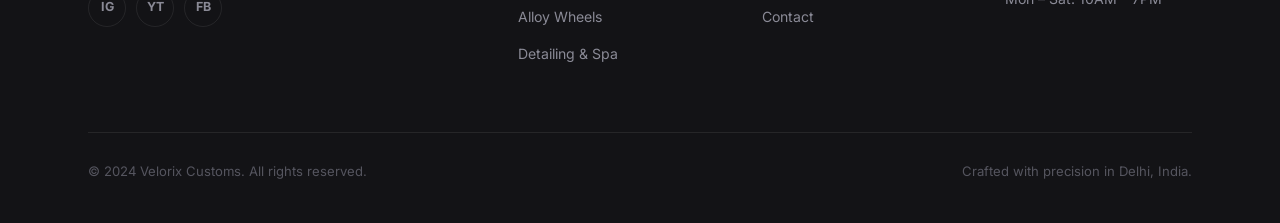
==== commit 6ea4810a: "redesign: clean cinematic hero + refined full-site design system HERO - Remove fake SVG alloy wheel " ====
--- a/index.html
+++ b/index.html
@@ -3,747 +3,354 @@
 <head>
   <meta charset="UTF-8">
   <meta name="viewport" content="width=device-width, initial-scale=1.0">
-  <meta name="description" content="Velorix Customs - Premium Car Wrapping, PPF, Ceramic Coating & Vehicle Customization Studio in Rohini, Delhi">
-  <title>Velorix Customs | Premium Car Wrapping & Customization Studio</title>
+  <meta name="description" content="Velorix Customs — Premium Car Wrapping, PPF, Ceramic Coating & Vehicle Customisation Studio in Rohini, Delhi">
+  <title>Velorix Customs | Premium Car Wrapping & Customisation Studio</title>
   <link rel="preconnect" href="https://fonts.googleapis.com">
   <link rel="preconnect" href="https://fonts.gstatic.com" crossorigin>
-  <link href="https://fonts.googleapis.com/css2?family=Inter:wght@300;400;500;600;700&family=Sora:wght@300;400;500;600;700;800&display=swap" rel="stylesheet">
+  <link href="https://fonts.googleapis.com/css2?family=Inter:wght@300;400;500;600;700&family=Sora:wght@400;600;700;800&display=swap" rel="stylesheet">
   <link rel="stylesheet" href="assets/css/style.css">
 </head>
 <body>
 
-  <!-- Loader -->
-  <div class="loader">
-    <div class="loader-content">
-      <h2>Velorix</h2>
-      <div class="loader-bar"></div>
-    </div>
-  </div>
-
-  <!-- Navigation -->
-  <nav class="navbar">
-    <a href="index.html" class="nav-logo">Velo<span>rix</span></a>
-    <div class="nav-links">
-      <a href="index.html" class="active">Home</a>
-      <a href="about.html">About</a>
-      <a href="services.html">Services</a>
-      <a href="gallery.html">Gallery</a>
-      <a href="testimonials.html">Reviews</a>
-      <a href="contact.html">Contact</a>
-    </div>
-    <div class="hamburger">
-      <span></span><span></span><span></span>
-    </div>
-  </nav>
-
-  <!-- Mobile Menu -->
-  <div class="mobile-menu">
-    <a href="index.html">Home</a>
+<!-- ── LOADER ─────────────────────────────────────── -->
+<div class="loader" id="loader">
+  <div class="loader-inner">
+    <span class="loader-logo">VELORIX</span>
+    <div class="loader-track"><div class="loader-fill"></div></div>
+  </div>
+</div>
+
+<!-- ── NAV ────────────────────────────────────────── -->
+<nav class="navbar" id="navbar">
+  <a href="index.html" class="nav-logo">Velo<span>rix</span></a>
+  <div class="nav-links">
+    <a href="index.html" class="active">Home</a>
     <a href="about.html">About</a>
     <a href="services.html">Services</a>
-    <a href="car-wrapping.html">Car Wrapping</a>
-    <a href="ppf.html">PPF</a>
-    <a href="ceramic-coating.html">Ceramic Coating</a>
     <a href="gallery.html">Gallery</a>
     <a href="testimonials.html">Reviews</a>
-    <a href="faq.html">FAQ</a>
     <a href="contact.html">Contact</a>
   </div>
-
-
-  <!-- Hero Section -->
-  <section class="hero" id="hero">
-
-    <!-- Layered background -->
-    <div class="hero-bg-layer hero-bg-base"></div>
-    <div class="hero-bg-layer hero-bg-radial"></div>
-    <div class="hero-bg-layer hero-bg-vignette"></div>
-
-    <!-- Noise texture overlay -->
-    <div class="hero-noise"></div>
-
-    <!-- Split layout -->
-    <div class="hero-split">
-
-      <!-- LEFT — Typography & CTA -->
-      <div class="hero-left">
-        <div class="hero-eyebrow">
-          <span class="eyebrow-line"></span>
-          <span class="eyebrow-text">Premium Vehicle Customisation</span>
-        </div>
-
-        <h1 class="hero-title">
-          Engineered<br>
-          <em>to Turn</em><br>
-          <strong>Heads.</strong>
-        </h1>
-
-        <p class="hero-desc">
-          Delhi's most exclusive studio for car wrapping, PPF,
-          ceramic coating &amp; bespoke customisation. Where
-          precision meets perfection.
-        </p>
-
-        <div class="hero-meta">
-          <div class="hero-meta-item">
-            <span class="hero-meta-num">2500<sup>+</sup></span>
-            <span class="hero-meta-label">Vehicles Transformed</span>
-          </div>
-          <div class="hero-meta-divider"></div>
-          <div class="hero-meta-item">
-            <span class="hero-meta-num">8<sup>+</sup></span>
-            <span class="hero-meta-label">Years of Excellence</span>
-          </div>
-        </div>
-
-        <div class="hero-btns">
-          <a href="services.html" class="btn-primary">Explore Services</a>
-          <a href="contact.html" class="btn-ghost">Book Consultation</a>
-        </div>
-      </div>
-
-      <!-- RIGHT — Animated Alloy Wheel -->
-      <div class="hero-right">
-        <div class="wheel-scene" id="wheelScene">
-
-          <!-- Ground fog / shadow -->
-          <div class="wheel-ground-fog"></div>
-          <div class="wheel-shadow"></div>
-
-          <!-- Ambient glow rings -->
-          <div class="wheel-glow-ring wheel-glow-ring--outer"></div>
-          <div class="wheel-glow-ring wheel-glow-ring--inner"></div>
-
-          <!-- The wheel itself -->
-          <div class="wheel-wrapper" id="wheelWrapper">
-            <svg
-              class="wheel-svg"
-              id="wheelSvg"
-              viewBox="0 0 500 500"
-              xmlns="http://www.w3.org/2000/svg"
-              aria-label="Velorix forged alloy wheel"
-            >
-              <defs>
-                <!-- ── TYRE ── -->
-                <radialGradient id="tyreGrad" cx="50%" cy="42%" r="55%">
-                  <stop offset="0%"   stop-color="#333"/>
-                  <stop offset="55%"  stop-color="#181818"/>
-                  <stop offset="100%" stop-color="#090909"/>
-                </radialGradient>
-
-                <!-- ── RIM BARREL — polished aluminium ── -->
-                <linearGradient id="barrelGrad" x1="0%" y1="0%" x2="100%" y2="0%">
-                  <stop offset="0%"   stop-color="#bbb"/>
-                  <stop offset="18%"  stop-color="#f0f0f0"/>
-                  <stop offset="38%"  stop-color="#c8c8c8"/>
-                  <stop offset="55%"  stop-color="#555"/>
-                  <stop offset="72%"  stop-color="#383838"/>
-                  <stop offset="88%"  stop-color="#aaa"/>
-                  <stop offset="100%" stop-color="#888"/>
-                </linearGradient>
-
-                <!-- ── FACE DISH — dark gunmetal ── -->
-                <radialGradient id="dishGrad" cx="38%" cy="30%" r="68%">
-                  <stop offset="0%"   stop-color="#4a4a4a"/>
-                  <stop offset="22%"  stop-color="#2e2e2e"/>
-                  <stop offset="55%"  stop-color="#1a1a1a"/>
-                  <stop offset="100%" stop-color="#0c0c0c"/>
-                </radialGradient>
-
-                <!-- ── SPOKE face — brushed aluminium ── -->
-                <linearGradient id="spokeFaceGrad" x1="0%" y1="0%" x2="100%" y2="100%">
-                  <stop offset="0%"   stop-color="#e8e8e8"/>
-                  <stop offset="20%"  stop-color="#d0d0d0"/>
-                  <stop offset="45%"  stop-color="#a0a0a0"/>
-                  <stop offset="70%"  stop-color="#5a5a5a"/>
-                  <stop offset="100%" stop-color="#3a3a3a"/>
-                </linearGradient>
-
-                <!-- ── SPOKE side — dark undercut ── -->
-                <linearGradient id="spokeSideGrad" x1="0%" y1="0%" x2="100%" y2="0%">
-                  <stop offset="0%"   stop-color="#1a1a1a"/>
-                  <stop offset="60%"  stop-color="#252525"/>
-                  <stop offset="100%" stop-color="#111"/>
-                </linearGradient>
-
-                <!-- ── SPOKE top edge highlight ── -->
-                <linearGradient id="spokeTopGrad" x1="0%" y1="0%" x2="100%" y2="0%">
-                  <stop offset="0%"   stop-color="#fff" stop-opacity="0.85"/>
-                  <stop offset="50%"  stop-color="#ccc" stop-opacity="0.4"/>
-                  <stop offset="100%" stop-color="#888" stop-opacity="0.1"/>
-                </linearGradient>
-
-                <!-- ── ROTOR ── -->
-                <radialGradient id="rotorGrad" cx="50%" cy="50%" r="50%">
-                  <stop offset="0%"   stop-color="#444"/>
-                  <stop offset="50%"  stop-color="#2c2c2c"/>
-                  <stop offset="100%" stop-color="#1a1a1a"/>
-                </radialGradient>
-
-                <!-- ── CALIPER red ── -->
-                <linearGradient id="caliperGrad" x1="0%" y1="0%" x2="100%" y2="100%">
-                  <stop offset="0%"   stop-color="#e03030"/>
-                  <stop offset="100%" stop-color="#8b0000"/>
-                </linearGradient>
-
-                <!-- ── HUB ── -->
-                <radialGradient id="hubGrad" cx="40%" cy="34%" r="60%">
-                  <stop offset="0%"   stop-color="#d0d0d0"/>
-                  <stop offset="35%"  stop-color="#808080"/>
-                  <stop offset="70%"  stop-color="#2e2e2e"/>
-                  <stop offset="100%" stop-color="#111"/>
-                </radialGradient>
-
-                <!-- ── CAP ── -->
-                <radialGradient id="capGrad" cx="38%" cy="32%" r="58%">
-                  <stop offset="0%"   stop-color="#b0b0b0"/>
-                  <stop offset="45%"  stop-color="#404040"/>
-                  <stop offset="100%" stop-color="#080808"/>
-                </radialGradient>
-
-                <!-- ── STUDIO LIGHT sweep ── -->
-                <linearGradient id="lightSweep" x1="0%" y1="0%" x2="100%" y2="100%">
-                  <stop offset="0%"   stop-color="#fff" stop-opacity="0.13"/>
-                  <stop offset="40%"  stop-color="#fff" stop-opacity="0.05"/>
-                  <stop offset="100%" stop-color="#fff" stop-opacity="0"/>
-                </linearGradient>
-
-                <!-- ── FILTERS ── -->
-                <filter id="spokeDrop" x="-25%" y="-25%" width="150%" height="150%">
-                  <feDropShadow dx="2" dy="3" stdDeviation="5" flood-color="#000" flood-opacity="0.75"/>
-                </filter>
-                <filter id="rimInner" x="-5%" y="-5%" width="110%" height="110%">
-                  <feGaussianBlur stdDeviation="3" result="blur"/>
-                  <feComposite in="SourceGraphic" in2="blur" operator="over"/>
-                </filter>
-
-                <!-- ── CLIP PATHS ── -->
-                <clipPath id="faceClip">  <circle cx="250" cy="250" r="196"/></clipPath>
-                <clipPath id="tyreClip">  <circle cx="250" cy="250" r="245"/></clipPath>
-
-                <!-- ── SIDEWALL TEXT PATH ── -->
-                <path id="sidewallPath"
-                  d="M250,250 m-220,0 a220,220 0 1,1 440,0 a220,220 0 1,1 -440,0"/>
-              </defs>
-
-              <!-- ══════════════════════════════════════════
-                   LAYER 1 — TYRE  (outermost dark rubber ring)
-              ══════════════════════════════════════════ -->
-              <!-- Tyre body -->
-              <circle cx="250" cy="250" r="244" fill="url(#tyreGrad)"/>
-              <!-- Tyre inner shoulder edge -->
-              <circle cx="250" cy="250" r="228" fill="none" stroke="rgba(80,80,80,0.6)" stroke-width="2"/>
-              <!-- Top-left tyre shoulder gloss arc -->
-              <path d="M 95,135 A 176,176 0 0,1 250,74" fill="none"
-                    stroke="rgba(255,255,255,0.09)" stroke-width="16" stroke-linecap="round"/>
-              <!-- Sidewall raised lettering -->
-              <text font-family="Inter,sans-serif" font-size="10.5" letter-spacing="5.5"
-                    font-weight="600" fill="rgba(255,255,255,0.11)">
-                <textPath href="#sidewallPath" startOffset="3%">
-                  VELORIX · RS SPORT · 20×9.5 · 265/35ZR20 · VELORIX · RS SPORT ·
-                </textPath>
-              </text>
-
-              <!-- ══════════════════════════════════════════
-                   LAYER 2 — RIM BARREL  (polished aluminium lip)
-              ══════════════════════════════════════════ -->
-              <circle cx="250" cy="250" r="226" fill="url(#barrelGrad)"/>
-              <!-- Barrel bead seat groove -->
-              <circle cx="250" cy="250" r="217" fill="none"
-                      stroke="rgba(0,0,0,0.55)" stroke-width="3"/>
-              <!-- Top highlight arc on barrel -->
-              <path d="M 82,160 A 186,186 0 0,1 418,160" fill="none"
-                    stroke="rgba(255,255,255,0.55)" stroke-width="2.5" stroke-linecap="round"/>
-              <!-- Barrel shadow at bottom -->
-              <path d="M 82,340 A 186,186 0 0,0 418,340" fill="none"
-                    stroke="rgba(0,0,0,0.4)" stroke-width="8" stroke-linecap="round"/>
-
-              <!-- ══════════════════════════════════════════
-                   LAYER 3 — FACE / DISH  (dark gunmetal)
-              ══════════════════════════════════════════ -->
-              <circle cx="250" cy="250" r="210" fill="url(#dishGrad)"/>
-              <!-- Step ring between barrel and face -->
-              <circle cx="250" cy="250" r="210" fill="none"
-                      stroke="rgba(255,255,255,0.12)" stroke-width="1.5"/>
-              <circle cx="250" cy="250" r="205" fill="none"
-                      stroke="rgba(0,0,0,0.5)" stroke-width="2"/>
-
-              <!-- ══════════════════════════════════════════
-                   LAYER 4 — BRAKE ROTOR  (peeking behind spokes)
-              ══════════════════════════════════════════ -->
-              <circle cx="250" cy="250" r="120" fill="url(#rotorGrad)"/>
-              <!-- Rotor hat inner step -->
-              <circle cx="250" cy="250" r="108" fill="none"
-                      stroke="rgba(0,0,0,0.5)" stroke-width="3"/>
-              <!-- Rotor ventilation slots — drilled holes pattern -->
-              <g fill="rgba(0,0,0,0.6)">
-                <!-- 12 oval drilled holes in two rings -->
-                <ellipse cx="250" cy="145" rx="4" ry="6" transform="rotate(0 250 250)"/>
-                <ellipse cx="250" cy="145" rx="4" ry="6" transform="rotate(30 250 250)"/>
-                <ellipse cx="250" cy="145" rx="4" ry="6" transform="rotate(60 250 250)"/>
-                <ellipse cx="250" cy="145" rx="4" ry="6" transform="rotate(90 250 250)"/>
-                <ellipse cx="250" cy="145" rx="4" ry="6" transform="rotate(120 250 250)"/>
-                <ellipse cx="250" cy="145" rx="4" ry="6" transform="rotate(150 250 250)"/>
-                <ellipse cx="250" cy="145" rx="4" ry="6" transform="rotate(180 250 250)"/>
-                <ellipse cx="250" cy="145" rx="4" ry="6" transform="rotate(210 250 250)"/>
-                <ellipse cx="250" cy="145" rx="4" ry="6" transform="rotate(240 250 250)"/>
-                <ellipse cx="250" cy="145" rx="4" ry="6" transform="rotate(270 250 250)"/>
-                <ellipse cx="250" cy="145" rx="4" ry="6" transform="rotate(300 250 250)"/>
-                <ellipse cx="250" cy="145" rx="4" ry="6" transform="rotate(330 250 250)"/>
-              </g>
-              <!-- Rotor face ring grooves -->
-              <circle cx="250" cy="250" r="130" fill="none"
-                      stroke="rgba(255,255,255,0.04)" stroke-width="1"/>
-              <circle cx="250" cy="250" r="115" fill="none"
-                      stroke="rgba(0,0,0,0.35)" stroke-width="2"/>
-
-              <!-- ══════════════════════════════════════════
-                   LAYER 5 — CALIPER  (red, behind spokes at ~8 o'clock)
-                   Positioned at ~220° — left-lower quadrant visible through window
-              ══════════════════════════════════════════ -->
-              <g transform="rotate(220 250 250)">
-                <!-- Main caliper body -->
-                <rect x="105" y="240" width="52" height="32" rx="6"
-                      fill="url(#caliperGrad)" filter="url(#spokeDrop)"/>
-                <!-- Caliper bridge ridge -->
-                <rect x="105" y="252" width="52" height="4" rx="2"
-                      fill="rgba(0,0,0,0.35)"/>
-                <!-- Piston ends -->
-                <rect x="107" y="242" width="10" height="10" rx="3"
-                      fill="rgba(255,255,255,0.2)"/>
-                <rect x="143" y="242" width="10" height="10" rx="3"
-                      fill="rgba(255,255,255,0.2)"/>
-                <!-- BREMBO text -->
-                <text x="131" y="262" text-anchor="middle" font-family="Inter,sans-serif"
-                      font-size="6" font-weight="700" fill="rgba(255,255,255,0.85)"
-                      letter-spacing="1.5">BREMBO</text>
-                <!-- Caliper bolt -->
-                <circle cx="113" cy="270" r="3" fill="rgba(200,200,200,0.4)"/>
-                <circle cx="147" cy="270" r="3" fill="rgba(200,200,200,0.4)"/>
-              </g>
-
-              <!-- ══════════════════════════════════════════
-                   LAYER 6 — 10 CURVED SPOKES
-                   Design: HRE P101 / BBS CH-R inspired
-                   Each spoke is a filled path that:
-                   · starts narrow at the hub (r≈78)
-                   · sweeps wide and curves to the rim (r≈200)
-                   · has a raised face + dark undercut side
-                   · has a bright machined top edge
-                   All 10 spokes generated via rotate() transforms
-                   at 0°, 36°, 72°, 108°, 144°, 180°, 216°, 252°, 288°, 324°
-              ══════════════════════════════════════════ -->
-
-              <!--
-                SPOKE GEOMETRY (in the "0°" position, pointing UP):
-                Hub attach: narrow region around y≈172 (hub radius ~78)
-                Rim attach:  wide flare at y≈56 (rim radius ~194)
-
-                The spoke body is a curved quadrilateral:
-                  Left edge:  cubic bezier curving left as it goes outward
-                  Right edge: cubic bezier curving right as it goes outward
-                  Top (rim):  arc segment of the rim circle
-                  Bottom (hub): arc segment of the hub circle
-
-                Path for the FACE (top surface, lighter):
-                  Start at hub-left → left-bezier up → rim-arc → right-bezier down → hub-arc → close
-
-                Path for the SIDE/UNDERCUT (darker):
-                  Thin strip on the trailing side of each spoke
-              -->
-
-              <!-- SPOKE FACE TEMPLATE (repeated 10× via rotate) -->
-              <!-- Spoke at 0° -->
-              <g transform="rotate(0 250 250)" filter="url(#spokeDrop)">
-                <!-- Spoke body — main face -->
-                <path d="
-                  M 244,172
-                  C 238,148 222,108 210,72
-                  A 194,194 0 0,1 290,72
-                  C 278,108 262,148 256,172
-                  A 8,8 0 0,1 244,172 Z
-                " fill="url(#spokeFaceGrad)"/>
-                <!-- Machined top edge highlight -->
-                <path d="
-                  M 244,172
-                  C 238,148 222,108 210,72
-                  A 194,194 0 0,1 290,72
-                  C 278,108 262,148 256,172
-                " fill="none" stroke="url(#spokeTopGrad)" stroke-width="1.8"/>
-                <!-- Left undercut shadow -->
-                <path d="
-                  M 244,172
-                  C 238,148 222,108 210,72
-                  L 204,74
-                  C 216,110 232,150 238,172 Z
-                " fill="url(#spokeSideGrad)" opacity="0.85"/>
-              </g>
-
-              <!-- Spoke at 36° -->
-              <g transform="rotate(36 250 250)" filter="url(#spokeDrop)">
-                <path d="M 244,172 C 238,148 222,108 210,72 A 194,194 0 0,1 290,72 C 278,108 262,148 256,172 A 8,8 0 0,1 244,172 Z" fill="url(#spokeFaceGrad)"/>
-                <path d="M 244,172 C 238,148 222,108 210,72 A 194,194 0 0,1 290,72 C 278,108 262,148 256,172" fill="none" stroke="url(#spokeTopGrad)" stroke-width="1.8"/>
-                <path d="M 244,172 C 238,148 222,108 210,72 L 204,74 C 216,110 232,150 238,172 Z" fill="url(#spokeSideGrad)" opacity="0.85"/>
-              </g>
-
-              <!-- Spoke at 72° -->
-              <g transform="rotate(72 250 250)" filter="url(#spokeDrop)">
-                <path d="M 244,172 C 238,148 222,108 210,72 A 194,194 0 0,1 290,72 C 278,108 262,148 256,172 A 8,8 0 0,1 244,172 Z" fill="url(#spokeFaceGrad)"/>
-                <path d="M 244,172 C 238,148 222,108 210,72 A 194,194 0 0,1 290,72 C 278,108 262,148 256,172" fill="none" stroke="url(#spokeTopGrad)" stroke-width="1.8"/>
-                <path d="M 244,172 C 238,148 222,108 210,72 L 204,74 C 216,110 232,150 238,172 Z" fill="url(#spokeSideGrad)" opacity="0.85"/>
-              </g>
-
-              <!-- Spoke at 108° -->
-              <g transform="rotate(108 250 250)" filter="url(#spokeDrop)">
-                <path d="M 244,172 C 238,148 222,108 210,72 A 194,194 0 0,1 290,72 C 278,108 262,148 256,172 A 8,8 0 0,1 244,172 Z" fill="url(#spokeFaceGrad)"/>
-                <path d="M 244,172 C 238,148 222,108 210,72 A 194,194 0 0,1 290,72 C 278,108 262,148 256,172" fill="none" stroke="url(#spokeTopGrad)" stroke-width="1.8"/>
-                <path d="M 244,172 C 238,148 222,108 210,72 L 204,74 C 216,110 232,150 238,172 Z" fill="url(#spokeSideGrad)" opacity="0.85"/>
-              </g>
-
-              <!-- Spoke at 144° -->
-              <g transform="rotate(144 250 250)" filter="url(#spokeDrop)">
-                <path d="M 244,172 C 238,148 222,108 210,72 A 194,194 0 0,1 290,72 C 278,108 262,148 256,172 A 8,8 0 0,1 244,172 Z" fill="url(#spokeFaceGrad)"/>
-                <path d="M 244,172 C 238,148 222,108 210,72 A 194,194 0 0,1 290,72 C 278,108 262,148 256,172" fill="none" stroke="url(#spokeTopGrad)" stroke-width="1.8"/>
-                <path d="M 244,172 C 238,148 222,108 210,72 L 204,74 C 216,110 232,150 238,172 Z" fill="url(#spokeSideGrad)" opacity="0.85"/>
-              </g>
-
-              <!-- Spoke at 180° -->
-              <g transform="rotate(180 250 250)" filter="url(#spokeDrop)">
-                <path d="M 244,172 C 238,148 222,108 210,72 A 194,194 0 0,1 290,72 C 278,108 262,148 256,172 A 8,8 0 0,1 244,172 Z" fill="url(#spokeFaceGrad)"/>
-                <path d="M 244,172 C 238,148 222,108 210,72 A 194,194 0 0,1 290,72 C 278,108 262,148 256,172" fill="none" stroke="url(#spokeTopGrad)" stroke-width="1.8"/>
-                <path d="M 244,172 C 238,148 222,108 210,72 L 204,74 C 216,110 232,150 238,172 Z" fill="url(#spokeSideGrad)" opacity="0.85"/>
-              </g>
-
-              <!-- Spoke at 216° -->
-              <g transform="rotate(216 250 250)" filter="url(#spokeDrop)">
-                <path d="M 244,172 C 238,148 222,108 210,72 A 194,194 0 0,1 290,72 C 278,108 262,148 256,172 A 8,8 0 0,1 244,172 Z" fill="url(#spokeFaceGrad)"/>
-                <path d="M 244,172 C 238,148 222,108 210,72 A 194,194 0 0,1 290,72 C 278,108 262,148 256,172" fill="none" stroke="url(#spokeTopGrad)" stroke-width="1.8"/>
-                <path d="M 244,172 C 238,148 222,108 210,72 L 204,74 C 216,110 232,150 238,172 Z" fill="url(#spokeSideGrad)" opacity="0.85"/>
-              </g>
-
-              <!-- Spoke at 252° -->
-              <g transform="rotate(252 250 250)" filter="url(#spokeDrop)">
-                <path d="M 244,172 C 238,148 222,108 210,72 A 194,194 0 0,1 290,72 C 278,108 262,148 256,172 A 8,8 0 0,1 244,172 Z" fill="url(#spokeFaceGrad)"/>
-                <path d="M 244,172 C 238,148 222,108 210,72 A 194,194 0 0,1 290,72 C 278,108 262,148 256,172" fill="none" stroke="url(#spokeTopGrad)" stroke-width="1.8"/>
-                <path d="M 244,172 C 238,148 222,108 210,72 L 204,74 C 216,110 232,150 238,172 Z" fill="url(#spokeSideGrad)" opacity="0.85"/>
-              </g>
-
-              <!-- Spoke at 288° -->
-              <g transform="rotate(288 250 250)" filter="url(#spokeDrop)">
-                <path d="M 244,172 C 238,148 222,108 210,72 A 194,194 0 0,1 290,72 C 278,108 262,148 256,172 A 8,8 0 0,1 244,172 Z" fill="url(#spokeFaceGrad)"/>
-                <path d="M 244,172 C 238,148 222,108 210,72 A 194,194 0 0,1 290,72 C 278,108 262,148 256,172" fill="none" stroke="url(#spokeTopGrad)" stroke-width="1.8"/>
-                <path d="M 244,172 C 238,148 222,108 210,72 L 204,74 C 216,110 232,150 238,172 Z" fill="url(#spokeSideGrad)" opacity="0.85"/>
-              </g>
-
-              <!-- Spoke at 324° -->
-              <g transform="rotate(324 250 250)" filter="url(#spokeDrop)">
-                <path d="M 244,172 C 238,148 222,108 210,72 A 194,194 0 0,1 290,72 C 278,108 262,148 256,172 A 8,8 0 0,1 244,172 Z" fill="url(#spokeFaceGrad)"/>
-                <path d="M 244,172 C 238,148 222,108 210,72 A 194,194 0 0,1 290,72 C 278,108 262,148 256,172" fill="none" stroke="url(#spokeTopGrad)" stroke-width="1.8"/>
-                <path d="M 244,172 C 238,148 222,108 210,72 L 204,74 C 216,110 232,150 238,172 Z" fill="url(#spokeSideGrad)" opacity="0.85"/>
-              </g>
-
-              <!-- ══════════════════════════════════════════
-                   LAYER 7 — HUB BARREL  (concentric rings)
-              ══════════════════════════════════════════ -->
-              <!-- Hub outer ring -->
-              <circle cx="250" cy="250" r="78" fill="url(#hubGrad)"/>
-              <circle cx="250" cy="250" r="76" fill="none"
-                      stroke="rgba(255,255,255,0.18)" stroke-width="1"/>
-              <!-- Hub step -->
-              <circle cx="250" cy="250" r="68" fill="rgba(0,0,0,0.55)"/>
-              <circle cx="250" cy="250" r="60" fill="url(#hubGrad)"/>
-              <circle cx="250" cy="250" r="58" fill="none"
-                      stroke="rgba(255,255,255,0.12)" stroke-width="1"/>
-
-              <!-- 5×120 PCD bolt holes — BMW Sport spec -->
-              <g fill="rgba(8,8,8,0.9)" stroke="rgba(180,180,180,0.3)" stroke-width="1.2">
-                <circle cx="250" cy="218" r="7"   transform="rotate(0   250 250)"/>
-                <circle cx="250" cy="218" r="7"   transform="rotate(72  250 250)"/>
-                <circle cx="250" cy="218" r="7"   transform="rotate(144 250 250)"/>
-                <circle cx="250" cy="218" r="7"   transform="rotate(216 250 250)"/>
-                <circle cx="250" cy="218" r="7"   transform="rotate(288 250 250)"/>
-              </g>
-              <!-- Wheel nut hex shape hint -->
-              <g fill="rgba(140,140,140,0.2)">
-                <circle cx="250" cy="218" r="3.5" transform="rotate(0   250 250)"/>
-                <circle cx="250" cy="218" r="3.5" transform="rotate(72  250 250)"/>
-                <circle cx="250" cy="218" r="3.5" transform="rotate(144 250 250)"/>
-                <circle cx="250" cy="218" r="3.5" transform="rotate(216 250 250)"/>
-                <circle cx="250" cy="218" r="3.5" transform="rotate(288 250 250)"/>
-              </g>
-
-              <!-- ══════════════════════════════════════════
-                   LAYER 8 — CENTRE CAP
-              ══════════════════════════════════════════ -->
-              <!-- Cap body -->
-              <circle cx="250" cy="250" r="44" fill="url(#capGrad)"/>
-              <!-- Chrome outer ring -->
-              <circle cx="250" cy="250" r="44" fill="none"
-                      stroke="rgba(220,220,220,0.45)" stroke-width="2.5"/>
-              <circle cx="250" cy="250" r="40" fill="none"
-                      stroke="rgba(0,0,0,0.6)" stroke-width="1.5"/>
-              <!-- Cap dark centre -->
-              <circle cx="250" cy="250" r="37" fill="rgba(6,6,6,0.92)"/>
-              <!-- Inner chrome ring -->
-              <circle cx="250" cy="250" r="37" fill="none"
-                      stroke="rgba(180,180,180,0.25)" stroke-width="1"/>
-              <!-- V badge -->
-              <text x="250" y="256" text-anchor="middle"
-                    font-family="Sora,sans-serif" font-size="20" font-weight="800"
-                    fill="url(#spokeTopGrad)" letter-spacing="-0.5">V</text>
-              <!-- Velorix sub-text -->
-              <text x="250" y="266" text-anchor="middle"
-                    font-family="Inter,sans-serif" font-size="6.5" font-weight="600"
-                    fill="rgba(150,150,150,0.65)" letter-spacing="3.5">VELORIX</text>
-
-              <!-- ══════════════════════════════════════════
-                   LAYER 9 — STUDIO LIGHT SWEEP  (final gloss)
-              ══════════════════════════════════════════ -->
-              <ellipse cx="192" cy="182" rx="110" ry="70"
-                       fill="url(#lightSweep)"
-                       transform="rotate(-28 192 182)"
-                       clip-path="url(#faceClip)"/>
-              <!-- Small secondary hotspot -->
-              <ellipse cx="310" cy="155" rx="40" ry="22"
-                       fill="rgba(255,255,255,0.04)"
-                       transform="rotate(-10 310 155)"/>
-
-            </svg><!-- /wheel-svg -->
-          </div><!-- /wheel-wrapper -->
-
-          <!-- Floating spec badge -->
-          <div class="wheel-spec-badge">
-            <span class="spec-badge-label">FORGED</span>
-            <span class="spec-badge-sub">20" · 5×114.3</span>
-          </div>
-
-        </div><!-- /wheel-scene -->
-      </div><!-- /hero-right -->
-
-    </div><!-- /hero-split -->
-
-    <!-- Scroll hint -->
-    <div class="hero-scroll-hint">
-      <span>Scroll</span>
-      <div class="scroll-line"></div>
-    </div>
-
-  </section><!-- /hero -->
-
-  <!-- Featured Services -->
-  <section class="section section-dark">
-    <div class="section-header reveal">
-      <p class="section-label">What We Do</p>
+  <div class="hamburger" id="hamburger" aria-label="Menu">
+    <span></span><span></span><span></span>
+  </div>
+</nav>
+
+<!-- ── MOBILE MENU ────────────────────────────────── -->
+<div class="mobile-menu" id="mobileMenu">
+  <button class="mobile-close" id="mobileClose" aria-label="Close">✕</button>
+  <a href="index.html">Home</a>
+  <a href="about.html">About</a>
+  <a href="services.html">Services</a>
+  <a href="car-wrapping.html">Car Wrapping</a>
+  <a href="ppf.html">PPF</a>
+  <a href="ceramic-coating.html">Ceramic Coating</a>
+  <a href="gallery.html">Gallery</a>
+  <a href="testimonials.html">Reviews</a>
+  <a href="faq.html">FAQ</a>
+  <a href="contact.html">Contact</a>
+</div>
+
+
+<!-- ── HERO ───────────────────────────────────────── -->
+<section class="hero" id="hero">
+
+  <!-- Background image -->
+  <div class="hero-img-wrap">
+    <img
+      src="https://images.unsplash.com/photo-1617814076367-b759c7d7e738?w=1600&q=85&auto=format&fit=crop"
+      alt="BMW M3 in premium dark studio"
+      class="hero-img"
+      id="heroImg"
+      loading="eager"
+    >
+    <div class="hero-img-overlay"></div>
+  </div>
+
+  <!-- Content -->
+  <div class="hero-body">
+    <div class="hero-content">
+      <p class="hero-label fade-up" style="--d:0.1s">Delhi NCR's Premier Studio</p>
+      <h1 class="hero-headline fade-up" style="--d:0.22s">
+        Your car.<br>
+        Redefined.
+      </h1>
+      <p class="hero-sub fade-up" style="--d:0.36s">
+        Premium wrapping, PPF, ceramic coating &amp; bespoke customisation.<br class="br-hide">
+        Precision craftsmanship since 2016.
+      </p>
+      <div class="hero-actions fade-up" style="--d:0.48s">
+        <a href="services.html" class="btn-primary">Explore Services</a>
+        <a href="contact.html" class="btn-outline">Book a Consultation</a>
+      </div>
+    </div>
+
+    <!-- Stats pill -->
+    <div class="hero-stats fade-up" style="--d:0.6s">
+      <div class="hstat">
+        <strong>2500<span>+</span></strong>
+        <span>Vehicles Done</span>
+      </div>
+      <div class="hstat-div"></div>
+      <div class="hstat">
+        <strong>8<span>+</span></strong>
+        <span>Years Experience</span>
+      </div>
+      <div class="hstat-div"></div>
+      <div class="hstat">
+        <strong>99<span>%</span></strong>
+        <span>Client Satisfaction</span>
+      </div>
+    </div>
+  </div>
+
+  <!-- Scroll cue -->
+  <div class="scroll-cue">
+    <span></span>
+  </div>
+
+</section>
+
+
+<!-- ── SERVICES ──────────────────────────────────── -->
+<section class="section" id="services">
+  <div class="container">
+    <div class="section-head reveal">
+      <p class="section-tag">What We Do</p>
       <h2 class="section-title">Premium Services</h2>
-      <p class="section-desc">From vinyl wraps to ceramic coatings, we deliver automotive perfection with unmatched precision.</p>
-    </div>
+      <p class="section-desc">Every service is performed by certified specialists in our climate-controlled facility using only top-tier materials.</p>
+    </div>
+
     <div class="services-grid">
-      <div class="service-card reveal">
-        <span class="service-icon">◆</span>
-        <h3>Car Wrapping</h3>
-        <p>Full body wraps in matte, gloss, satin, chrome delete and custom finishes using premium 3M & Avery materials.</p>
-        <a href="car-wrapping.html" class="card-link">Learn More →</a>
-      </div>
-      <div class="service-card reveal">
-        <span class="service-icon">◇</span>
-        <h3>Paint Protection Film</h3>
-        <p>Self-healing PPF installation to shield your paint from stone chips, scratches, and environmental damage.</p>
-        <a href="ppf.html" class="card-link">Learn More →</a>
-      </div>
-      <div class="service-card reveal">
-        <span class="service-icon">◈</span>
-        <h3>Ceramic Coating</h3>
-        <p>Multi-layer ceramic & graphene coatings for unparalleled gloss, hydrophobic protection, and UV resistance.</p>
-        <a href="ceramic-coating.html" class="card-link">Learn More →</a>
-      </div>
-      <div class="service-card reveal">
-        <span class="service-icon">▣</span>
-        <h3>Interior Customization</h3>
-        <p>Leather wrapping, ambient lighting, starlight roofs, and bespoke interior upgrades for luxury cabins.</p>
-        <a href="interior.html" class="card-link">Learn More →</a>
-      </div>
-      <div class="service-card reveal">
-        <span class="service-icon">⬡</span>
-        <h3>Alloy Wheels & Calipers</h3>
-        <p>Premium alloy upgrades, custom caliper painting, and precision wheel refinishing for a complete look.</p>
-        <a href="alloy-wheels.html" class="card-link">Learn More →</a>
-      </div>
-      <div class="service-card reveal">
-        <span class="service-icon">✧</span>
-        <h3>Detailing & Car Spa</h3>
-        <p>Deep cleaning, paint correction, engine bay detailing, and premium car spa packages for showroom finish.</p>
-        <a href="detailing.html" class="card-link">Learn More →</a>
-      </div>
-    </div>
-  </section>
-
-
-  <!-- Stats Section -->
-  <section class="section section-darker">
-    <div class="stats-grid reveal">
-      <div class="stat-item">
-        <h3><span class="counter" data-target="2500">0</span><span>+</span></h3>
-        <p>Vehicles Transformed</p>
-      </div>
-      <div class="stat-item">
-        <h3><span class="counter" data-target="8">0</span><span>+</span></h3>
-        <p>Years of Excellence</p>
-      </div>
-      <div class="stat-item">
-        <h3><span class="counter" data-target="50">0</span><span>+</span></h3>
-        <p>Premium Finishes</p>
-      </div>
-      <div class="stat-item">
-        <h3><span class="counter" data-target="99">0</span><span>%</span></h3>
-        <p>Client Satisfaction</p>
-      </div>
-    </div>
-  </section>
-
-  <!-- Before/After Showcase -->
-  <section class="section section-dark">
-    <div class="section-header reveal">
-      <p class="section-label">Transformations</p>
-      <h2 class="section-title">Before & After</h2>
-      <p class="section-desc">See the dramatic transformations we deliver for our clients every day.</p>
-    </div>
-    <div class="ba-grid">
-      <div class="ba-item reveal">
-        <span class="ba-label">Before</span>
-        <img src="https://images.unsplash.com/photo-1558618666-fcd25c85cd64?w=800&q=80" alt="Before wrap - standard white car" loading="lazy">
-      </div>
-      <div class="ba-item reveal">
-        <span class="ba-label">After</span>
-        <img src="https://images.unsplash.com/photo-1617814076367-b759c7d7e738?w=800&q=80" alt="After wrap - matte black finish" loading="lazy">
-      </div>
-    </div>
-  </section>
-
-  <!-- Premium Experience -->
-  <section class="section section-darker">
-    <div class="about-grid">
-      <div class="about-image reveal-left">
-        <img src="https://images.unsplash.com/photo-1558618666-fcd25c85cd64?w=800&q=80" alt="Velorix Customs Workshop">
-      </div>
-      <div class="about-text reveal-right">
-        <p class="section-label">Why Choose Us</p>
-        <h2>The Velorix Experience</h2>
-        <p>We don't just wrap cars — we craft automotive art. Every project receives meticulous attention to detail, using only certified premium materials from global leaders like 3M, Avery Dennison, and XPEL.</p>
-        <p>Located in the heart of Rohini, Delhi, our state-of-the-art facility is designed for precision work in a controlled, dust-free environment.</p>
-        <div class="about-features">
-          <div class="about-feature"><span class="check">✓</span><span>Certified Installers</span></div>
-          <div class="about-feature"><span class="check">✓</span><span>Dust-Free Facility</span></div>
-          <div class="about-feature"><span class="check">✓</span><span>Premium Materials Only</span></div>
-          <div class="about-feature"><span class="check">✓</span><span>Lifetime Warranty*</span></div>
-          <div class="about-feature"><span class="check">✓</span><span>Pick-up & Delivery</span></div>
-          <div class="about-feature"><span class="check">✓</span><span>100% Satisfaction</span></div>
-        </div>
-        <a href="about.html" class="btn-primary mt-40">About Our Studio →</a>
-      </div>
-    </div>
-  </section>
-
-
-  <!-- Gallery Preview -->
-  <section class="section section-dark">
-    <div class="section-header reveal">
-      <p class="section-label">Our Work</p>
-      <h2 class="section-title">Recent Projects</h2>
-      <p class="section-desc">A glimpse into our latest automotive transformations.</p>
+      <a href="car-wrapping.html" class="svc-card reveal" style="--rd:0s">
+        <div class="svc-num">01</div>
+        <div class="svc-body">
+          <h3>Car Wrapping</h3>
+          <p>Full body wraps in matte, gloss, satin &amp; colour-shift finishes using 3M and Avery Dennison materials.</p>
+        </div>
+        <span class="svc-arrow">→</span>
+      </a>
+      <a href="ppf.html" class="svc-card reveal" style="--rd:0.08s">
+        <div class="svc-num">02</div>
+        <div class="svc-body">
+          <h3>Paint Protection Film</h3>
+          <p>Self-healing PPF that shields your paint from stone chips, scratches and road damage for years.</p>
+        </div>
+        <span class="svc-arrow">→</span>
+      </a>
+      <a href="ceramic-coating.html" class="svc-card reveal" style="--rd:0.16s">
+        <div class="svc-num">03</div>
+        <div class="svc-body">
+          <h3>Ceramic Coating</h3>
+          <p>Multi-layer nano-ceramic &amp; graphene coatings for permanent hydrophobic protection and mirror gloss.</p>
+        </div>
+        <span class="svc-arrow">→</span>
+      </a>
+      <a href="interior.html" class="svc-card reveal" style="--rd:0.24s">
+        <div class="svc-num">04</div>
+        <div class="svc-body">
+          <h3>Interior Customisation</h3>
+          <p>Leather upholstery, ambient lighting, starlight roofs and bespoke cabin upgrades for luxury feel.</p>
+        </div>
+        <span class="svc-arrow">→</span>
+      </a>
+      <a href="alloy-wheels.html" class="svc-card reveal" style="--rd:0.32s">
+        <div class="svc-num">05</div>
+        <div class="svc-body">
+          <h3>Alloy Wheels &amp; Calipers</h3>
+          <p>Premium alloy upgrades, powder coating, diamond-cut refinishing and caliper painting.</p>
+        </div>
+        <span class="svc-arrow">→</span>
+      </a>
+      <a href="detailing.html" class="svc-card reveal" style="--rd:0.4s">
+        <div class="svc-num">06</div>
+        <div class="svc-body">
+          <h3>Detailing &amp; Car Spa</h3>
+          <p>Paint correction, engine bay detailing and showroom-finish spa packages that restore perfection.</p>
+        </div>
+        <span class="svc-arrow">→</span>
+      </a>
+    </div>
+  </div>
+</section>
+
+
+<!-- ── ABOUT STRIP ────────────────────────────────── -->
+<section class="section section-alt" id="about-strip">
+  <div class="container">
+    <div class="about-split">
+      <div class="about-img-col reveal-left">
+        <div class="about-img-frame">
+          <img
+            src="https://images.unsplash.com/photo-1619405399517-d7fce0f13302?w=900&q=80&auto=format&fit=crop"
+            alt="Velorix studio interior — precision detailing in progress"
+            loading="lazy"
+          >
+        </div>
+      </div>
+      <div class="about-text-col reveal-right">
+        <p class="section-tag">Why Choose Us</p>
+        <h2 class="section-title-left">The Velorix Standard</h2>
+        <p>We don't just wrap cars — we craft automotive art. Every project receives obsessive attention to detail using only certified materials from 3M, Avery Dennison and XPEL.</p>
+        <p>Based in Rohini, Delhi, our dust-free, climate-controlled facility is built for precision. From a daily-driver Fortuner to a track-spec M3, every car leaves in showroom condition.</p>
+        <ul class="about-checks">
+          <li><span class="check-icon">✓</span> Certified Installers</li>
+          <li><span class="check-icon">✓</span> Dust-Free Facility</li>
+          <li><span class="check-icon">✓</span> Premium Materials Only</li>
+          <li><span class="check-icon">✓</span> Lifetime Warranty*</li>
+          <li><span class="check-icon">✓</span> Free Pick-up &amp; Drop</li>
+          <li><span class="check-icon">✓</span> 100% Satisfaction Guarantee</li>
+        </ul>
+        <a href="about.html" class="btn-primary mt-s">Our Story →</a>
+      </div>
+    </div>
+  </div>
+</section>
+
+
+<!-- ── STATS BAR ──────────────────────────────────── -->
+<section class="stats-bar">
+  <div class="container">
+    <div class="stats-row">
+      <div class="stat reveal">
+        <strong><span class="counter" data-target="2500">0</span>+</strong>
+        <span>Vehicles Transformed</span>
+      </div>
+      <div class="stat reveal" style="--rd:0.1s">
+        <strong><span class="counter" data-target="8">0</span>+</strong>
+        <span>Years of Excellence</span>
+      </div>
+      <div class="stat reveal" style="--rd:0.2s">
+        <strong><span class="counter" data-target="50">0</span>+</strong>
+        <span>Premium Finishes</span>
+      </div>
+      <div class="stat reveal" style="--rd:0.3s">
+        <strong><span class="counter" data-target="99">0</span>%</strong>
+        <span>Client Satisfaction</span>
+      </div>
+    </div>
+  </div>
+</section>
+
+<!-- ── GALLERY PREVIEW ────────────────────────────── -->
+<section class="section" id="gallery-preview">
+  <div class="container">
+    <div class="section-head reveal">
+      <p class="section-tag">Recent Work</p>
+      <h2 class="section-title">Our Transformations</h2>
     </div>
     <div class="gallery-grid">
-      <div class="gallery-item reveal">
-        <img src="https://images.unsplash.com/photo-1617814076367-b759c7d7e738?w=600&q=80" alt="Matte Black BMW wrap" loading="lazy">
-        <span class="overlay-text">Matte Black — BMW M4</span>
-      </div>
-      <div class="gallery-item reveal">
-        <img src="https://images.unsplash.com/photo-1614162692292-7ac56d7f7f1e?w=600&q=80" alt="Satin wrap Mercedes" loading="lazy">
-        <span class="overlay-text">Satin Grey — Mercedes AMG</span>
-      </div>
-      <div class="gallery-item reveal">
-        <img src="https://images.unsplash.com/photo-1503376780353-7e6692767b70?w=600&q=80" alt="Chrome delete Porsche" loading="lazy">
-        <span class="overlay-text">Full PPF — Porsche 911</span>
-      </div>
-      <div class="gallery-item reveal">
-        <img src="https://images.unsplash.com/photo-1544636331-e26879cd4d9b?w=600&q=80" alt="Custom wrapped Corvette" loading="lazy">
-        <span class="overlay-text">Gloss Red — Corvette C7</span>
-      </div>
-    </div>
-    <div class="text-center mt-60">
-      <a href="gallery.html" class="btn-secondary">View Full Gallery →</a>
-    </div>
-  </section>
-
-  <!-- Testimonials Preview -->
-  <section class="section section-darker">
-    <div class="section-header reveal">
-      <p class="section-label">Client Voices</p>
-      <h2 class="section-title">What They Say</h2>
-    </div>
-    <div class="testimonial-grid">
-      <div class="testimonial-card reveal">
-        <span class="quote">"</span>
-        <div class="stars">★★★★★</div>
-        <p>Absolutely blown away by the matte wrap on my BMW. The attention to detail is insane — every edge, every curve is perfect. Velorix is Delhi's best kept secret.</p>
-        <div class="testimonial-author">
-          <div class="avatar">AK</div>
-          <div class="info">
-            <h4>Arjun Kapoor</h4>
+      <div class="gallery-item reveal" style="--rd:0s">
+        <img src="https://images.unsplash.com/photo-1617814076367-b759c7d7e738?w=700&q=80&auto=format&fit=crop" alt="Matte Black BMW M3" loading="lazy">
+        <div class="gallery-caption">
+          <span>Matte Black Wrap</span>
+          <span>BMW M3</span>
+        </div>
+      </div>
+      <div class="gallery-item reveal" style="--rd:0.1s">
+        <img src="https://images.unsplash.com/photo-1580273916550-e323be2ae537?w=700&q=80&auto=format&fit=crop" alt="Ceramic coated Mercedes AMG" loading="lazy">
+        <div class="gallery-caption">
+          <span>Ceramic Coating</span>
+          <span>Mercedes-AMG C63</span>
+        </div>
+      </div>
+      <div class="gallery-item reveal" style="--rd:0.2s">
+        <img src="https://images.unsplash.com/photo-1503376780353-7e6692767b70?w=700&q=80&auto=format&fit=crop" alt="PPF on Porsche 911" loading="lazy">
+        <div class="gallery-caption">
+          <span>Full PPF</span>
+          <span>Porsche 911</span>
+        </div>
+      </div>
+      <div class="gallery-item reveal" style="--rd:0.3s">
+        <img src="https://images.unsplash.com/photo-1544636331-e26879cd4d9b?w=700&q=80&auto=format&fit=crop" alt="Satin Grey Audi RS5" loading="lazy">
+        <div class="gallery-caption">
+          <span>Satin Grey Wrap</span>
+          <span>Audi RS5</span>
+        </div>
+      </div>
+    </div>
+    <div class="section-foot reveal">
+      <a href="gallery.html" class="btn-outline">View Full Gallery →</a>
+    </div>
+  </div>
+</section>
+
+
+<!-- ── TESTIMONIALS ───────────────────────────────── -->
+<section class="section section-alt" id="testimonials">
+  <div class="container">
+    <div class="section-head reveal">
+      <p class="section-tag">Client Reviews</p>
+      <h2 class="section-title">What Our Clients Say</h2>
+    </div>
+    <div class="testi-grid">
+      <div class="testi-card reveal" style="--rd:0s">
+        <div class="testi-stars">★★★★★</div>
+        <p>"Absolutely blown away by the matte wrap on my BMW. Every edge is perfect. Velorix is Delhi's best-kept secret."</p>
+        <div class="testi-author">
+          <div class="testi-avatar">AK</div>
+          <div>
+            <strong>Arjun Kapoor</strong>
             <span>BMW M4 Owner</span>
           </div>
         </div>
       </div>
-      <div class="testimonial-card reveal">
-        <span class="quote">"</span>
-        <div class="stars">★★★★★</div>
-        <p>Got PPF and ceramic coating done for my new Fortuner. The hydrophobic effect is unreal. Professional team, clean facility, fair pricing. Highly recommended!</p>
-        <div class="testimonial-author">
-          <div class="avatar">RS</div>
-          <div class="info">
-            <h4>Rahul Sharma</h4>
+      <div class="testi-card reveal" style="--rd:0.12s">
+        <div class="testi-stars">★★★★★</div>
+        <p>"Got PPF and ceramic coating on my Fortuner. The hydrophobic effect is unreal. Professional team, fair pricing."</p>
+        <div class="testi-author">
+          <div class="testi-avatar">RS</div>
+          <div>
+            <strong>Rahul Sharma</strong>
             <span>Toyota Fortuner Owner</span>
           </div>
         </div>
       </div>
-      <div class="testimonial-card reveal">
-        <span class="quote">"</span>
-        <div class="stars">★★★★★</div>
-        <p>The interior customization they did on my Range Rover is museum-quality. Starlight roof, ambient lighting, custom leather — it's like a brand new car inside.</p>
-        <div class="testimonial-author">
-          <div class="avatar">PM</div>
-          <div class="info">
-            <h4>Priya Malhotra</h4>
-            <span>Range Rover Owner</span>
+      <div class="testi-card reveal" style="--rd:0.24s">
+        <div class="testi-stars">★★★★★</div>
+        <p>"The interior work on my Range Rover is museum-quality. Starlight roof, ambient lighting — it's like a new car."</p>
+        <div class="testi-author">
+          <div class="testi-avatar">PM</div>
+          <div>
+            <strong>Priya Malhotra</strong>
+            <span>Range Rover Sport Owner</span>
           </div>
         </div>
       </div>
     </div>
-  </section>
-
-
-  <!-- CTA Section -->
-  <section class="section section-dark">
-    <div class="cta-banner reveal">
-      <h2>Ready To Transform Your Vehicle?</h2>
-      <p>Book a free consultation with our experts. Walk-ins welcome at our Rohini studio.</p>
-      <div class="hero-btns">
-        <a href="contact.html" class="btn-primary">Get Free Quote →</a>
-        <a href="https://wa.me/919999999999" class="btn-secondary">WhatsApp Us</a>
-      </div>
-    </div>
-  </section>
-
-  <!-- Footer -->
-  <footer class="footer">
+  </div>
+</section>
+
+<!-- ── CTA BANNER ─────────────────────────────────── -->
+<section class="cta-section reveal">
+  <div class="container">
+    <div class="cta-inner">
+      <div class="cta-text">
+        <h2>Ready to transform your vehicle?</h2>
+        <p>Book a free consultation at our Rohini studio. Walk-ins welcome, Mon–Sat 10AM–7PM.</p>
+      </div>
+      <div class="cta-btns">
+        <a href="contact.html" class="btn-primary">Get a Free Quote</a>
+        <a href="https://wa.me/919999999999" class="btn-whatsapp" target="_blank" rel="noopener">
+          WhatsApp Us
+        </a>
+      </div>
+    </div>
+  </div>
+</section>
+
+
+<!-- ── FOOTER ─────────────────────────────────────── -->
+<footer class="footer">
+  <div class="container">
     <div class="footer-grid">
       <div class="footer-brand">
-        <h3>Velo<span>rix</span> Customs</h3>
-        <p>Delhi NCR's premier vehicle customization studio. Precision wrapping, paint protection, ceramic coatings, and bespoke automotive styling since 2016.</p>
+        <a href="index.html" class="footer-logo">Velo<span>rix</span> Customs</a>
+        <p>Delhi NCR's premier vehicle customisation studio. Precision wrapping, PPF, ceramic coatings and bespoke automotive styling since 2016.</p>
         <div class="footer-social">
           <a href="#" aria-label="Instagram">IG</a>
           <a href="#" aria-label="YouTube">YT</a>
           <a href="#" aria-label="Facebook">FB</a>
-          <a href="#" aria-label="Twitter">X</a>
         </div>
       </div>
       <div class="footer-col">
@@ -752,9 +359,9 @@
           <li><a href="car-wrapping.html">Car Wrapping</a></li>
           <li><a href="ppf.html">Paint Protection Film</a></li>
           <li><a href="ceramic-coating.html">Ceramic Coating</a></li>
-          <li><a href="interior.html">Interior Customization</a></li>
+          <li><a href="interior.html">Interior Customisation</a></li>
           <li><a href="alloy-wheels.html">Alloy Wheels</a></li>
-          <li><a href="detailing.html">Detailing & Spa</a></li>
+          <li><a href="detailing.html">Detailing &amp; Spa</a></li>
         </ul>
       </div>
       <div class="footer-col">
@@ -772,20 +379,23 @@
         <ul>
           <li><a href="tel:+919999999999">+91 99999 99999</a></li>
           <li><a href="mailto:hello@velorixcustoms.com">hello@velorixcustoms.com</a></li>
-          <li><a href="#">Sector 22, Rohini, Delhi 110086</a></li>
-          <li><a href="#">Mon - Sat: 10AM - 7PM</a></li>
+          <li>Sector 22, Rohini, Delhi 110086</li>
+          <li>Mon – Sat: 10AM – 7PM</li>
         </ul>
       </div>
     </div>
     <div class="footer-bottom">
-      <p>&copy; 2024 Velorix Customs. All rights reserved.</p>
+      <p>© 2024 Velorix Customs. All rights reserved.</p>
       <p>Crafted with precision in Delhi, India.</p>
     </div>
-  </footer>
-
-  <!-- WhatsApp Float -->
-  <a href="https://wa.me/919999999999" class="whatsapp-float" aria-label="Chat on WhatsApp">💬</a>
-
-  <script src="assets/js/main.js"></script>
+  </div>
+</footer>
+
+<!-- WhatsApp float -->
+<a href="https://wa.me/919999999999" class="wa-float" aria-label="Chat on WhatsApp" target="_blank" rel="noopener">
+  <svg width="24" height="24" viewBox="0 0 24 24" fill="currentColor"><path d="M17.472 14.382c-.297-.149-1.758-.867-2.03-.967-.273-.099-.471-.148-.67.15-.197.297-.767.966-.94 1.164-.173.199-.347.223-.644.075-.297-.15-1.255-.463-2.39-1.475-.883-.788-1.48-1.761-1.653-2.059-.173-.297-.018-.458.13-.606.134-.133.298-.347.446-.52.149-.174.198-.298.298-.497.099-.198.05-.371-.025-.52-.075-.149-.669-1.612-.916-2.207-.242-.579-.487-.5-.669-.51-.173-.008-.371-.01-.57-.01-.198 0-.52.074-.792.372-.272.297-1.04 1.016-1.04 2.479 0 1.462 1.065 2.875 1.213 3.074.149.198 2.096 3.2 5.077 4.487.709.306 1.262.489 1.694.625.712.227 1.36.195 1.871.118.571-.085 1.758-.719 2.006-1.413.248-.694.248-1.289.173-1.413-.074-.124-.272-.198-.57-.347z"/><path d="M12 0C5.373 0 0 5.373 0 12c0 2.112.553 4.094 1.522 5.815L.057 23.082a.5.5 0 00.614.665l5.56-1.453A11.934 11.934 0 0012 24c6.627 0 12-5.373 12-12S18.627 0 12 0zm0 22c-1.854 0-3.6-.504-5.105-1.385l-.366-.217-3.3.863.879-3.21-.238-.381A9.96 9.96 0 012 12C2 6.477 6.477 2 12 2s10 4.477 10 10-4.477 10-10 10z"/></svg>
+</a>
+
+<script src="assets/js/main.js"></script>
 </body>
 </html>
--- a/assets/css/style.css
+++ b/assets/css/style.css
@@ -1,1538 +1,1006 @@
-/* ===== VELORIX CUSTOMS - Premium Automotive Studio ===== */
-/* ===== Global Reset & Variables ===== */
+/* ═══════════════════════════════════════════════════════
+   VELORIX CUSTOMS — Premium Automotive Studio
+   Design system: charcoal, silver, clean luxury
+═══════════════════════════════════════════════════════ */
+
+/* ── TOKENS ─────────────────────────────────────────── */
 :root {
-  --primary-black: #0a0a0a;
-  --secondary-black: #111111;
-  --card-bg: #1a1a1a;
-  --border-color: #2a2a2a;
-  --text-white: #ffffff;
-  --text-gray: #a0a0a0;
-  --text-light: #cccccc;
-  --accent-silver: #c0c0c0;
-  --accent-blue: #1e90ff;
-  --accent-blue-dim: rgba(30, 144, 255, 0.15);
-  --gradient-dark: linear-gradient(135deg, #0a0a0a 0%, #1a1a1a 100%);
-  --gradient-card: linear-gradient(145deg, #1a1a1a 0%, #0f0f0f 100%);
-  --glass-bg: rgba(255, 255, 255, 0.03);
-  --glass-border: rgba(255, 255, 255, 0.08);
-  --shadow-lg: 0 20px 60px rgba(0, 0, 0, 0.5);
-  --shadow-card: 0 8px 32px rgba(0, 0, 0, 0.4);
-  --transition: all 0.4s cubic-bezier(0.25, 0.46, 0.45, 0.94);
-  --font-primary: 'Sora', sans-serif;
-  --font-secondary: 'Inter', sans-serif;
-}
-
-* { margin: 0; padding: 0; box-sizing: border-box; }
-
-html {
-  scroll-behavior: smooth;
-  font-size: 16px;
-}
-
+  --bg:           #0e0e10;
+  --bg-alt:       #131316;
+  --surface:      #1a1a1e;
+  --surface-2:    #222228;
+  --border:       rgba(255,255,255,0.08);
+  --border-light: rgba(255,255,255,0.13);
+
+  --text-primary:   #f0f0f2;
+  --text-secondary: #8a8a96;
+  --text-muted:     #55555f;
+
+  --accent:      #1d8cf8;
+  --accent-dark: #1270cc;
+  --accent-glow: rgba(29,140,248,0.18);
+
+  --radius-sm: 6px;
+  --radius:    12px;
+  --radius-lg: 18px;
+
+  --shadow-sm:  0 2px 12px rgba(0,0,0,0.35);
+  --shadow-md:  0 8px 32px rgba(0,0,0,0.5);
+  --shadow-lg:  0 20px 60px rgba(0,0,0,0.6);
+
+  --ease: cubic-bezier(0.25,0.46,0.45,0.94);
+
+  --font-head: 'Sora', sans-serif;
+  --font-body: 'Inter', sans-serif;
+}
+
+/* ── RESET ───────────────────────────────────────────── */
+*, *::before, *::after { margin:0; padding:0; box-sizing:border-box; }
+html { scroll-behavior:smooth; font-size:16px; }
 body {
-  font-family: var(--font-secondary);
-  background: var(--primary-black);
-  color: var(--text-white);
+  font-family: var(--font-body);
+  background: var(--bg);
+  color: var(--text-primary);
   overflow-x: hidden;
-  line-height: 1.6;
-}
-
-a { text-decoration: none; color: inherit; transition: var(--transition); }
-ul { list-style: none; }
-img { max-width: 100%; height: auto; display: block; }
-
-
-/* ===== Loading Screen ===== */
+  line-height: 1.65;
+  -webkit-font-smoothing: antialiased;
+}
+a { text-decoration:none; color:inherit; }
+ul { list-style:none; }
+img { display:block; max-width:100%; height:auto; }
+button { font-family:inherit; cursor:pointer; }
+
+
+/* ── CONTAINER ───────────────────────────────────────── */
+.container {
+  max-width: 1200px;
+  margin: 0 auto;
+  padding: 0 48px;
+}
+@media (max-width:768px) { .container { padding: 0 24px; } }
+@media (max-width:480px) { .container { padding: 0 18px; } }
+
+/* ── LOADER ──────────────────────────────────────────── */
 .loader {
-  position: fixed;
-  top: 0; left: 0;
-  width: 100%; height: 100%;
-  background: var(--primary-black);
-  display: flex;
-  align-items: center;
-  justify-content: center;
+  position: fixed; inset: 0;
+  background: var(--bg);
+  display: flex; align-items: center; justify-content: center;
   z-index: 99999;
-  transition: opacity 0.6s ease, visibility 0.6s ease;
-}
-.loader.hidden { opacity: 0; visibility: hidden; pointer-events: none; }
-.loader-content { text-align: center; }
-.loader-content h2 {
-  font-family: var(--font-primary);
-  font-size: 2rem;
-  letter-spacing: 8px;
-  text-transform: uppercase;
-  background: linear-gradient(90deg, #fff, #666, #fff);
-  background-size: 200%;
-  -webkit-background-clip: text;
-  -webkit-text-fill-color: transparent;
-  animation: shimmer 2s infinite;
-}
-.loader-bar {
-  width: 200px; height: 2px;
-  background: var(--border-color);
-  margin: 20px auto 0;
+  transition: opacity 0.55s var(--ease), visibility 0.55s;
+}
+.loader.out { opacity: 0; visibility: hidden; pointer-events: none; }
+.loader-inner { text-align: center; }
+.loader-logo {
+  display: block;
+  font-family: var(--font-head);
+  font-size: 1.4rem;
+  font-weight: 700;
+  letter-spacing: 10px;
+  color: var(--text-primary);
+  margin-bottom: 20px;
+}
+.loader-track {
+  width: 160px; height: 2px;
+  background: var(--surface-2);
   border-radius: 2px;
   overflow: hidden;
-}
-.loader-bar::after {
-  content: '';
-  display: block;
-  width: 40%;
+  margin: 0 auto;
+}
+.loader-fill {
   height: 100%;
-  background: var(--accent-blue);
-  animation: loadBar 1.2s ease infinite;
-}
-@keyframes shimmer { 0%{background-position:200%} 100%{background-position:-200%} }
-@keyframes loadBar { 0%{transform:translateX(-100%)} 100%{transform:translateX(350%)} }
-
-
-/* ===== Navigation ===== */
+  width: 0;
+  background: var(--accent);
+  border-radius: 2px;
+  animation: loaderFill 1s var(--ease) forwards;
+}
+@keyframes loaderFill { to { width: 100%; } }
+
+/* ── NAVBAR ──────────────────────────────────────────── */
 .navbar {
-  position: fixed;
-  top: 0; left: 0;
-  width: 100%;
-  z-index: 9999;
-  padding: 20px 60px;
-  display: flex;
-  align-items: center;
-  justify-content: space-between;
-  transition: var(--transition);
-  background: transparent;
+  position: fixed; top: 0; left: 0;
+  width: 100%; z-index: 9000;
+  padding: 22px 48px;
+  display: flex; align-items: center; justify-content: space-between;
+  transition: all 0.4s var(--ease);
 }
 .navbar.scrolled {
-  background: rgba(10, 10, 10, 0.95);
-  backdrop-filter: blur(20px);
-  padding: 15px 60px;
-  border-bottom: 1px solid var(--glass-border);
+  background: rgba(14,14,16,0.92);
+  backdrop-filter: blur(24px);
+  -webkit-backdrop-filter: blur(24px);
+  border-bottom: 1px solid var(--border);
+  padding: 16px 48px;
 }
 .nav-logo {
-  font-family: var(--font-primary);
-  font-size: 1.6rem;
+  font-family: var(--font-head);
+  font-size: 1.45rem;
   font-weight: 700;
-  letter-spacing: 3px;
+  letter-spacing: 2px;
   text-transform: uppercase;
 }
-.nav-logo span { color: var(--accent-blue); }
-.nav-links { display: flex; align-items: center; gap: 35px; }
+.nav-logo span { color: var(--accent); }
+
+.nav-links { display: flex; gap: 36px; }
 .nav-links a {
-  font-size: 0.85rem;
+  font-size: 0.8rem;
   font-weight: 500;
-  letter-spacing: 1px;
+  letter-spacing: 1.5px;
   text-transform: uppercase;
-  color: var(--text-gray);
+  color: var(--text-secondary);
   position: relative;
-  padding: 5px 0;
+  padding-bottom: 3px;
+  transition: color 0.3s;
 }
 .nav-links a::after {
-  content: '';
-  position: absolute;
-  bottom: 0; left: 0;
-  width: 0; height: 1px;
-  background: var(--accent-blue);
-  transition: var(--transition);
-}
-.nav-links a:hover { color: var(--text-white); }
-.nav-links a:hover::after { width: 100%; }
-.nav-links a.active { color: var(--text-white); }
+  content:''; position:absolute; bottom:0; left:0;
+  width:0; height:1px;
+  background: var(--accent);
+  transition: width 0.35s var(--ease);
+}
+.nav-links a:hover,
+.nav-links a.active { color: var(--text-primary); }
+.nav-links a:hover::after,
 .nav-links a.active::after { width: 100%; }
 
-
-/* ===== Hamburger Menu ===== */
+/* Hamburger */
 .hamburger {
   display: none;
-  flex-direction: column;
-  gap: 5px;
-  cursor: pointer;
+  flex-direction: column; gap: 5px;
+  background: none; border: none;
   z-index: 10001;
 }
 .hamburger span {
-  width: 28px; height: 2px;
-  background: var(--text-white);
-  transition: var(--transition);
+  display: block;
+  width: 26px; height: 2px;
+  background: var(--text-primary);
   border-radius: 2px;
-}
-.hamburger.active span:nth-child(1) { transform: rotate(45deg) translate(5px, 5px); }
-.hamburger.active span:nth-child(2) { opacity: 0; }
-.hamburger.active span:nth-child(3) { transform: rotate(-45deg) translate(5px, -5px); }
-
+  transition: all 0.35s var(--ease);
+}
+.hamburger.open span:nth-child(1) { transform: rotate(45deg) translate(5px,5px); }
+.hamburger.open span:nth-child(2) { opacity:0; }
+.hamburger.open span:nth-child(3) { transform: rotate(-45deg) translate(5px,-5px); }
+
+/* Mobile menu */
 .mobile-menu {
-  position: fixed;
-  top: 0; right: -100%;
-  width: 100%; height: 100vh;
-  background: rgba(10, 10, 10, 0.98);
-  backdrop-filter: blur(30px);
-  display: flex;
-  flex-direction: column;
-  align-items: center;
-  justify-content: center;
-  gap: 30px;
-  transition: right 0.5s cubic-bezier(0.77, 0, 0.175, 1);
+  position: fixed; inset: 0;
+  background: rgba(14,14,16,0.97);
+  backdrop-filter: blur(24px);
+  display: flex; flex-direction: column;
+  align-items: center; justify-content: center; gap: 28px;
+  transform: translateX(100%);
+  transition: transform 0.45s cubic-bezier(0.77,0,0.175,1);
   z-index: 10000;
 }
-.mobile-menu.active { right: 0; }
+.mobile-menu.open { transform: translateX(0); }
 .mobile-menu a {
-  font-family: var(--font-primary);
-  font-size: 1.5rem;
-  letter-spacing: 3px;
-  text-transform: uppercase;
-  color: var(--text-gray);
-  transition: var(--transition);
-}
-.mobile-menu a:hover { color: var(--text-white); transform: translateX(10px); }
-
-/* ===================================================
-   HERO — CINEMATIC SPLIT LAYOUT
-=================================================== */
-
-/* ── Keyframes ────────────────────────────────── */
-@keyframes heroFadeUp {
-  from { opacity: 0; transform: translateY(32px); }
-  to   { opacity: 1; transform: translateY(0); }
-}
-@keyframes wheelFloat {
-  0%, 100% { transform: translateY(0px); }
-  50%       { transform: translateY(-18px); }
-}
-@keyframes glowPulse {
-  0%, 100% { opacity: 0.25; transform: translate(-50%, -50%) scale(1); }
-  50%       { opacity: 0.45; transform: translate(-50%, -50%) scale(1.06); }
-}
-@keyframes glowPulseInner {
-  0%, 100% { opacity: 0.15; transform: translate(-50%, -50%) scale(1); }
-  50%       { opacity: 0.3;  transform: translate(-50%, -50%) scale(1.08); }
-}
-@keyframes shadowBreath {
-  0%, 100% { transform: translateX(-50%) scaleX(1);   opacity: 0.55; }
-  50%       { transform: translateX(-50%) scaleX(0.82); opacity: 0.28; }
-}
-@keyframes fogDrift {
-  0%   { transform: translateX(-50%) scaleX(1);   opacity: 0.6; }
-  50%  { transform: translateX(-48%) scaleX(1.05); opacity: 0.8; }
-  100% { transform: translateX(-50%) scaleX(1);   opacity: 0.6; }
-}
-@keyframes scrollPulse {
-  0%, 100% { opacity: 0.3; transform: scaleY(1); }
-  50%       { opacity: 1;   transform: scaleY(1.2); }
-}
-@keyframes specBadgePop {
-  from { opacity: 0; transform: translateX(16px); }
-  to   { opacity: 1; transform: translateX(0); }
-}
-@keyframes eyebrowSlide {
-  from { opacity: 0; transform: translateX(-20px); }
-  to   { opacity: 1; transform: translateX(0); }
-}
-@keyframes shimmer {
-  0%   { background-position: 200%; }
-  100% { background-position: -200%; }
-}
-@keyframes loadBar {
-  0%   { transform: translateX(-100%); }
-  100% { transform: translateX(350%); }
-}
-
-/* ── Root section ─────────────────────────────── */
+  font-family: var(--font-head);
+  font-size: 1.3rem; letter-spacing: 3px; text-transform: uppercase;
+  color: var(--text-secondary);
+  transition: color 0.25s;
+}
+.mobile-menu a:hover { color: var(--text-primary); }
+.mobile-close {
+  position: absolute; top: 28px; right: 28px;
+  background: none; border: none;
+  color: var(--text-secondary);
+  font-size: 1.4rem;
+  transition: color 0.25s;
+}
+.mobile-close:hover { color: var(--text-primary); }
+@media (max-width:768px) { .navbar { padding: 18px 24px; } }
+
+
+/* ── HERO ────────────────────────────────────────────── */
 .hero {
   position: relative;
-  width: 100%;
-  min-height: 100vh;
-  display: flex;
-  align-items: stretch;
+  min-height: 100svh;
+  display: flex; flex-direction: column;
   overflow: hidden;
-  isolation: isolate;
-}
-
-/* ── Background layers ────────────────────────── */
-.hero-bg-layer {
-  position: absolute;
-  inset: 0;
-  pointer-events: none;
-}
-.hero-bg-base {
-  background: linear-gradient(
-    135deg,
-    #0d0d0f 0%,
-    #111214 30%,
-    #0f1012 60%,
-    #0a0a0c 100%
-  );
+}
+
+/* Image layer */
+.hero-img-wrap {
+  position: absolute; inset: 0;
   z-index: 0;
 }
-/* Subtle off-centre radial — warm graphite light from right */
-.hero-bg-radial {
+.hero-img {
+  width: 100%; height: 100%;
+  object-fit: cover;
+  object-position: center 40%;
+  transform: scale(1.04);
+  transition: transform 8s ease;
+  will-change: transform;
+}
+.hero:hover .hero-img { transform: scale(1.0); }
+.hero-img-overlay {
+  position: absolute; inset: 0;
   background:
-    radial-gradient(ellipse 70% 65% at 80% 45%,
-      rgba(38,42,52,0.75) 0%,
-      rgba(20,22,28,0.4)  45%,
-      transparent         75%),
-    radial-gradient(ellipse 40% 50% at 18% 55%,
-      rgba(30,144,255,0.04) 0%,
-      transparent           70%);
-  z-index: 1;
-}
-/* Hard vignette edges */
-.hero-bg-vignette {
-  background: radial-gradient(
-    ellipse 110% 100% at 50% 50%,
-    transparent 40%,
-    rgba(5,5,7,0.6) 70%,
-    rgba(5,5,7,0.95) 100%
-  );
+    linear-gradient(to right,
+      rgba(10,10,12,0.88) 0%,
+      rgba(10,10,12,0.65) 45%,
+      rgba(10,10,12,0.20) 75%,
+      rgba(10,10,12,0.10) 100%),
+    linear-gradient(to top,
+      rgba(10,10,12,0.85) 0%,
+      transparent 50%);
+}
+
+/* Body content */
+.hero-body {
+  position: relative; z-index: 2;
+  flex: 1;
+  display: flex; flex-direction: column; justify-content: center;
+  padding: 140px 48px 80px;
+  max-width: 760px;
+}
+.hero-label {
+  font-size: 0.72rem;
+  font-weight: 600;
+  letter-spacing: 5px;
+  text-transform: uppercase;
+  color: var(--accent);
+  margin-bottom: 22px;
+}
+.hero-headline {
+  font-family: var(--font-head);
+  font-size: clamp(3rem, 5.5vw, 5.4rem);
+  font-weight: 800;
+  line-height: 1.05;
+  letter-spacing: -1.5px;
+  color: #ffffff;
+  margin-bottom: 24px;
+}
+.hero-sub {
+  font-size: 1.05rem;
+  color: rgba(255,255,255,0.6);
+  line-height: 1.7;
+  max-width: 440px;
+  margin-bottom: 40px;
+}
+.hero-actions {
+  display: flex; gap: 14px; flex-wrap: wrap;
+  margin-bottom: 56px;
+}
+
+/* Stats pill */
+.hero-stats {
+  display: inline-flex; align-items: center;
+  gap: 0;
+  background: rgba(255,255,255,0.05);
+  backdrop-filter: blur(12px);
+  -webkit-backdrop-filter: blur(12px);
+  border: 1px solid var(--border-light);
+  border-radius: var(--radius);
+  padding: 18px 28px;
+  width: fit-content;
+}
+.hstat {
+  display: flex; flex-direction: column; gap: 3px;
+  padding: 0 24px;
+}
+.hstat:first-child { padding-left: 0; }
+.hstat:last-child  { padding-right: 0; }
+.hstat strong {
+  font-family: var(--font-head);
+  font-size: 1.7rem; font-weight: 700;
+  color: var(--text-primary);
+  line-height: 1;
+}
+.hstat strong span { color: var(--accent); font-size: 1.1rem; }
+.hstat > span:last-child {
+  font-size: 0.65rem; font-weight: 500;
+  letter-spacing: 1.5px; text-transform: uppercase;
+  color: var(--text-muted);
+}
+.hstat-div {
+  width: 1px; height: 36px;
+  background: var(--border);
+  flex-shrink: 0;
+}
+
+/* Scroll cue */
+.scroll-cue {
+  position: absolute; bottom: 36px; left: 50%;
+  transform: translateX(-50%);
   z-index: 2;
 }
-/* Grain / noise overlay */
-.hero-noise {
-  position: absolute;
-  inset: 0;
-  z-index: 3;
-  pointer-events: none;
-  opacity: 0.028;
-  background-image: url("data:image/svg+xml,%3Csvg viewBox='0 0 256 256' xmlns='http://www.w3.org/2000/svg'%3E%3Cfilter id='n'%3E%3CfeTurbulence type='fractalNoise' baseFrequency='0.9' numOctaves='4' stitchTiles='stitch'/%3E%3C/filter%3E%3Crect width='100%25' height='100%25' filter='url(%23n)'/%3E%3C/svg%3E");
-  background-size: 200px 200px;
-}
-
-/* ── Split wrapper ────────────────────────────── */
-.hero-split {
+.scroll-cue span {
+  display: block;
+  width: 1px; height: 48px;
+  background: linear-gradient(to bottom, rgba(255,255,255,0.5), transparent);
+  margin: 0 auto;
+  animation: scrollPulse 2s ease-in-out infinite;
+}
+@keyframes scrollPulse {
+  0%,100% { opacity:0.4; transform:scaleY(1); }
+  50%      { opacity:1;   transform:scaleY(1.15); }
+}
+
+/* Fade-up entrance */
+.fade-up {
+  opacity: 0;
+  transform: translateY(28px);
+  animation: fadeUp 0.75s var(--ease) var(--d,0s) forwards;
+}
+@keyframes fadeUp {
+  to { opacity:1; transform:translateY(0); }
+}
+
+/* Hero responsive */
+@media (max-width:900px) {
+  .hero-body { padding: 120px 40px 72px; max-width:100%; }
+  .hero-headline { font-size: clamp(2.6rem,9vw,4rem); }
+  .hero-img { object-position: 70% 40%; }
+}
+@media (max-width:600px) {
+  .hero-body { padding: 100px 24px 64px; }
+  .hero-headline { letter-spacing:-1px; }
+  .hero-sub br.br-hide { display:none; }
+  .hero-actions { flex-direction:column; }
+  .hero-stats { flex-wrap: wrap; gap:12px; padding:16px 20px; }
+  .hstat-div { display:none; }
+  .hstat { padding:0; }
+}
+
+
+/* ── BUTTONS ─────────────────────────────────────────── */
+.btn-primary {
+  display: inline-flex; align-items: center; gap: 8px;
+  padding: 15px 34px;
+  background: var(--accent);
+  color: #fff;
+  font-size: 0.82rem; font-weight: 600;
+  letter-spacing: 1.5px; text-transform: uppercase;
+  border: none; border-radius: var(--radius-sm);
+  cursor: pointer;
+  transition: background 0.3s, transform 0.25s, box-shadow 0.3s;
+}
+.btn-primary:hover {
+  background: var(--accent-dark);
+  transform: translateY(-2px);
+  box-shadow: 0 8px 24px var(--accent-glow);
+}
+.btn-outline {
+  display: inline-flex; align-items: center; gap: 8px;
+  padding: 14px 32px;
+  background: transparent;
+  color: rgba(255,255,255,0.8);
+  font-size: 0.82rem; font-weight: 600;
+  letter-spacing: 1.5px; text-transform: uppercase;
+  border: 1px solid rgba(255,255,255,0.22);
+  border-radius: var(--radius-sm);
+  cursor: pointer;
+  transition: border-color 0.3s, color 0.3s, transform 0.25s;
+}
+.btn-outline:hover {
+  border-color: var(--accent);
+  color: var(--accent);
+  transform: translateY(-2px);
+}
+.btn-whatsapp {
+  display: inline-flex; align-items: center; gap: 8px;
+  padding: 14px 28px;
+  background: rgba(37,211,102,0.1);
+  color: #25d366;
+  font-size: 0.82rem; font-weight: 600;
+  letter-spacing: 1px; text-transform: uppercase;
+  border: 1px solid rgba(37,211,102,0.3);
+  border-radius: var(--radius-sm);
+  transition: background 0.3s, transform 0.25s;
+}
+.btn-whatsapp:hover {
+  background: rgba(37,211,102,0.18);
+  transform: translateY(-2px);
+}
+.mt-s { margin-top: 28px; }
+
+/* ── SECTION SHARED ──────────────────────────────────── */
+.section {
+  padding: 100px 0;
+}
+.section-alt {
+  background: var(--bg-alt);
+}
+.section-head {
+  text-align: center;
+  max-width: 600px;
+  margin: 0 auto 64px;
+}
+.section-tag {
+  font-size: 0.72rem; font-weight: 600;
+  letter-spacing: 4px; text-transform: uppercase;
+  color: var(--accent);
+  margin-bottom: 14px;
+}
+.section-title {
+  font-family: var(--font-head);
+  font-size: clamp(1.9rem,3.5vw,2.9rem);
+  font-weight: 700;
+  letter-spacing: -0.5px;
+  line-height: 1.15;
+  color: var(--text-primary);
+  margin-bottom: 16px;
+}
+.section-title-left {
+  font-family: var(--font-head);
+  font-size: clamp(1.8rem,3vw,2.6rem);
+  font-weight: 700;
+  letter-spacing: -0.5px;
+  line-height: 1.2;
+  color: var(--text-primary);
+  margin-bottom: 20px;
+}
+.section-desc {
+  font-size: 1rem;
+  color: var(--text-secondary);
+  line-height: 1.7;
+}
+.section-foot {
+  text-align: center;
+  margin-top: 52px;
+}
+
+/* ── REVEAL ANIMATION ────────────────────────────────── */
+.reveal, .reveal-left, .reveal-right {
+  opacity: 0;
+  transition: opacity 0.7s var(--ease), transform 0.7s var(--ease);
+  transition-delay: var(--rd, 0s);
+}
+.reveal       { transform: translateY(32px); }
+.reveal-left  { transform: translateX(-32px); }
+.reveal-right { transform: translateX(32px); }
+.reveal.in, .reveal-left.in, .reveal-right.in {
+  opacity: 1; transform: translate(0);
+}
+
+
+/* ── SERVICES GRID ───────────────────────────────────── */
+.services-grid {
+  display: grid;
+  grid-template-columns: repeat(3, 1fr);
+  gap: 1px;
+  background: var(--border);
+  border: 1px solid var(--border);
+  border-radius: var(--radius);
+  overflow: hidden;
+}
+.svc-card {
+  display: flex; flex-direction: column; gap: 16px;
+  padding: 40px 36px;
+  background: var(--surface);
+  text-decoration: none;
+  transition: background 0.3s;
   position: relative;
-  z-index: 10;
+}
+.svc-card:hover { background: var(--surface-2); }
+.svc-card:hover .svc-arrow { transform: translateX(5px); color: var(--accent); }
+.svc-num {
+  font-family: var(--font-head);
+  font-size: 0.7rem; font-weight: 700;
+  letter-spacing: 3px;
+  color: var(--text-muted);
+}
+.svc-body { flex: 1; }
+.svc-body h3 {
+  font-family: var(--font-head);
+  font-size: 1.05rem; font-weight: 600;
+  color: var(--text-primary);
+  margin-bottom: 10px;
+}
+.svc-body p {
+  font-size: 0.9rem;
+  color: var(--text-secondary);
+  line-height: 1.65;
+}
+.svc-arrow {
+  font-size: 1rem;
+  color: var(--text-muted);
+  transition: transform 0.3s var(--ease), color 0.3s;
+  align-self: flex-start;
+}
+
+@media (max-width:960px) {
+  .services-grid { grid-template-columns: repeat(2, 1fr); }
+}
+@media (max-width:600px) {
+  .services-grid { grid-template-columns: 1fr; }
+  .svc-card { padding: 32px 24px; }
+}
+
+/* ── ABOUT SPLIT ─────────────────────────────────────── */
+.about-split {
   display: grid;
   grid-template-columns: 1fr 1fr;
+  gap: 72px;
   align-items: center;
-  width: 100%;
-  min-height: 100vh;
-  padding: 120px 72px 80px 72px;
-  gap: 48px;
-}
-
-/* ── LEFT — Content ───────────────────────────── */
-.hero-left {
-  display: flex;
-  flex-direction: column;
-  align-items: flex-start;
-  gap: 0;
-  animation: heroFadeUp 0.9s cubic-bezier(0.22,1,0.36,1) 0.3s both;
-}
-
-/* Eyebrow */
-.hero-eyebrow {
-  display: flex;
-  align-items: center;
-  gap: 14px;
-  margin-bottom: 28px;
-  animation: eyebrowSlide 0.7s cubic-bezier(0.22,1,0.36,1) 0.55s both;
-}
-.eyebrow-line {
+}
+.about-img-frame {
+  border-radius: var(--radius-lg);
+  overflow: hidden;
+  aspect-ratio: 4/3;
+  position: relative;
+}
+.about-img-frame img {
+  width: 100%; height: 100%;
+  object-fit: cover;
+  transition: transform 0.6s var(--ease);
+}
+.about-img-frame:hover img { transform: scale(1.04); }
+.about-img-frame::after {
+  content:''; position:absolute;
+  inset:0;
+  background: linear-gradient(to top, rgba(10,10,12,0.45) 0%, transparent 60%);
+  pointer-events:none;
+}
+.about-text-col p {
+  font-size: 0.98rem;
+  color: var(--text-secondary);
+  line-height: 1.75;
+  margin-bottom: 16px;
+}
+.about-checks {
+  display: grid;
+  grid-template-columns: 1fr 1fr;
+  gap: 12px 24px;
+  margin-top: 24px;
+}
+.about-checks li {
+  display: flex; align-items: center; gap: 10px;
+  font-size: 0.9rem;
+  color: var(--text-secondary);
+}
+.check-icon { color: var(--accent); font-size: 0.9rem; flex-shrink: 0; }
+
+@media (max-width:900px) {
+  .about-split { grid-template-columns: 1fr; gap: 44px; }
+}
+@media (max-width:600px) {
+  .about-checks { grid-template-columns: 1fr; }
+}
+
+
+/* ── STATS BAR ───────────────────────────────────────── */
+.stats-bar {
+  padding: 72px 0;
+  background: linear-gradient(135deg, #12121a 0%, #0e0e10 100%);
+  border-top: 1px solid var(--border);
+  border-bottom: 1px solid var(--border);
+}
+.stats-row {
+  display: grid;
+  grid-template-columns: repeat(4,1fr);
+  gap: 2px;
+}
+.stat {
+  padding: 28px 32px;
+  text-align: center;
+  border-right: 1px solid var(--border);
+}
+.stat:last-child { border-right: none; }
+.stat strong {
   display: block;
-  width: 36px;
-  height: 1.5px;
-  background: linear-gradient(90deg, var(--accent-blue), rgba(30,144,255,0.3));
-  border-radius: 2px;
-  flex-shrink: 0;
-}
-.eyebrow-text {
-  font-family: var(--font-secondary);
-  font-size: 0.72rem;
-  font-weight: 600;
-  letter-spacing: 4px;
-  text-transform: uppercase;
-  color: var(--accent-blue);
-}
-
-/* Main headline */
-.hero-title {
-  font-family: var(--font-primary);
-  font-size: clamp(3rem, 5.5vw, 5.6rem);
-  font-weight: 800;
-  line-height: 1.0;
-  letter-spacing: -2px;
-  color: #f5f5f5;
-  margin-bottom: 28px;
-  animation: heroFadeUp 0.9s cubic-bezier(0.22,1,0.36,1) 0.45s both;
-}
-.hero-title em {
-  font-style: normal;
-  color: #888;
-  font-weight: 300;
-  letter-spacing: -1px;
-}
-.hero-title strong {
-  font-weight: 800;
-  background: linear-gradient(135deg, #ffffff 0%, #c8c8c8 40%, #888888 100%);
-  -webkit-background-clip: text;
-  -webkit-text-fill-color: transparent;
-  background-clip: text;
-}
-
-/* Description */
-.hero-desc {
-  font-family: var(--font-secondary);
-  font-size: 1.0rem;
-  color: #7a7a82;
-  line-height: 1.75;
-  max-width: 420px;
-  margin-bottom: 36px;
-  font-weight: 400;
-  animation: heroFadeUp 0.9s cubic-bezier(0.22,1,0.36,1) 0.6s both;
-}
-
-/* Stats row */
-.hero-meta {
-  display: flex;
-  align-items: center;
-  gap: 0;
-  margin-bottom: 44px;
-  animation: heroFadeUp 0.9s cubic-bezier(0.22,1,0.36,1) 0.7s both;
-}
-.hero-meta-item {
-  display: flex;
-  flex-direction: column;
-  gap: 4px;
-  padding: 0 28px;
-}
-.hero-meta-item:first-child { padding-left: 0; }
-.hero-meta-num {
-  font-family: var(--font-primary);
-  font-size: 1.9rem;
+  font-family: var(--font-head);
+  font-size: clamp(2rem,4vw,3rem);
   font-weight: 700;
-  color: #e8e8e8;
+  color: var(--text-primary);
   line-height: 1;
-  letter-spacing: -1px;
-}
-.hero-meta-num sup {
-  font-size: 0.65em;
-  color: var(--accent-blue);
-  vertical-align: super;
-}
-.hero-meta-label {
-  font-size: 0.65rem;
-  letter-spacing: 2.5px;
-  text-transform: uppercase;
-  color: #555560;
-  font-weight: 500;
-}
-.hero-meta-divider {
-  width: 1px;
-  height: 42px;
-  background: linear-gradient(to bottom, transparent, rgba(255,255,255,0.12), transparent);
-  flex-shrink: 0;
-}
-
-/* CTA row */
-.hero-btns {
-  display: flex;
-  gap: 16px;
-  flex-wrap: wrap;
-  animation: heroFadeUp 0.9s cubic-bezier(0.22,1,0.36,1) 0.82s both;
-}
-
-/* Ghost / outline button — hero only */
-.btn-ghost {
-  display: inline-flex;
-  align-items: center;
-  gap: 8px;
-  padding: 15px 36px;
-  background: transparent;
-  color: rgba(255,255,255,0.75);
-  font-family: var(--font-secondary);
-  font-size: 0.78rem;
-  font-weight: 600;
-  letter-spacing: 2.5px;
-  text-transform: uppercase;
-  border: 1px solid rgba(255,255,255,0.18);
-  cursor: pointer;
-  transition: var(--transition);
-  position: relative;
-  overflow: hidden;
-  text-decoration: none;
-}
-.btn-ghost::before {
-  content: '';
-  position: absolute;
-  inset: 0;
-  background: rgba(255,255,255,0.04);
-  opacity: 0;
-  transition: opacity 0.3s ease;
-}
-.btn-ghost:hover {
-  border-color: rgba(255,255,255,0.4);
-  color: #fff;
-}
-.btn-ghost:hover::before { opacity: 1; }
-
-/* ── RIGHT — Wheel stage ──────────────────────── */
-.hero-right {
-  display: flex;
-  align-items: center;
-  justify-content: center;
-  position: relative;
-  animation: heroFadeUp 1s cubic-bezier(0.22,1,0.36,1) 0.5s both;
-}
-
-/* Scene container — gives the 3-D stage */
-.wheel-scene {
-  position: relative;
-  width: 480px;
-  height: 480px;
-  display: flex;
-  align-items: center;
-  justify-content: center;
-  flex-shrink: 0;
-}
-
-/* Ambient glow rings (behind the wheel) */
-.wheel-glow-ring {
-  position: absolute;
-  top: 50%; left: 50%;
-  border-radius: 50%;
-  pointer-events: none;
-  z-index: 0;
-}
-.wheel-glow-ring--outer {
-  width: 560px; height: 560px;
-  transform: translate(-50%, -50%) scale(1);
-  background: radial-gradient(
-    ellipse at 42% 38%,
-    rgba(30,144,255,0.10) 0%,
-    rgba(20,100,220,0.05) 35%,
-    transparent 68%
-  );
-  animation: glowPulse 4s ease-in-out infinite;
-}
-.wheel-glow-ring--inner {
-  width: 380px; height: 380px;
-  transform: translate(-50%, -50%) scale(1);
-  background: radial-gradient(
-    ellipse at 46% 40%,
-    rgba(180,180,200,0.08) 0%,
-    transparent 65%
-  );
-  animation: glowPulseInner 4s ease-in-out 1s infinite;
-}
-
-/* Ground fog strip */
-.wheel-ground-fog {
-  position: absolute;
-  bottom: -12px;
-  left: 50%;
-  width: 88%;
-  height: 80px;
-  transform: translateX(-50%);
-  background: radial-gradient(
-    ellipse 100% 100% at 50% 100%,
-    rgba(10,10,14,0.9)  0%,
-    rgba(14,14,20,0.55) 50%,
-    transparent         100%
-  );
-  filter: blur(12px);
-  z-index: 4;
-  pointer-events: none;
-  animation: fogDrift 7s ease-in-out infinite;
-}
-
-/* Ground shadow ellipse */
-.wheel-shadow {
-  position: absolute;
-  bottom: 0;
-  left: 50%;
-  width: 72%;
-  height: 28px;
-  transform: translateX(-50%);
-  background: radial-gradient(
-    ellipse 100% 100% at 50% 100%,
-    rgba(0,0,0,0.7) 0%,
-    rgba(0,0,0,0.3) 50%,
-    transparent     80%
-  );
-  filter: blur(14px);
-  z-index: 3;
-  pointer-events: none;
-  animation: shadowBreath 4s ease-in-out infinite;
-}
-
-/* Wheel wrapper — receives JS rotation + float + tilt */
-.wheel-wrapper {
-  position: relative;
-  z-index: 5;
-  width: 420px;
-  height: 420px;
-  will-change: transform;
-  /* Float handled by JS requestAnimationFrame */
-}
-
-/* SVG fills its wrapper */
-.wheel-svg {
-  width: 100%;
-  height: 100%;
-  display: block;
-  /* drop shadow for depth */
-  filter:
-    drop-shadow(0 24px 48px rgba(0,0,0,0.85))
-    drop-shadow(0  6px 16px rgba(0,0,0,0.6))
-    drop-shadow(-8px -4px 20px rgba(180,190,220,0.08));
-}
-
-/* Spec badge — top-right of wheel scene */
-.wheel-spec-badge {
-  position: absolute;
-  top: 28px;
-  right: -8px;
-  display: flex;
-  flex-direction: column;
-  align-items: flex-end;
-  gap: 4px;
-  z-index: 8;
-  animation: specBadgePop 0.7s cubic-bezier(0.22,1,0.36,1) 1.4s both;
-}
-.spec-badge-label {
-  font-family: var(--font-primary);
-  font-size: 0.6rem;
-  font-weight: 700;
-  letter-spacing: 5px;
-  text-transform: uppercase;
-  color: var(--accent-blue);
-  padding: 5px 12px;
-  border: 1px solid rgba(30,144,255,0.35);
-  background: rgba(30,144,255,0.07);
-  backdrop-filter: blur(6px);
-}
-.spec-badge-sub {
-  font-family: var(--font-secondary);
-  font-size: 0.62rem;
-  letter-spacing: 3px;
-  text-transform: uppercase;
-  color: rgba(255,255,255,0.3);
-}
-
-/* ── Scroll hint ──────────────────────────────── */
-.hero-scroll-hint {
-  position: absolute;
-  bottom: 36px;
-  left: 50%;
-  transform: translateX(-50%);
-  display: flex;
-  flex-direction: column;
-  align-items: center;
-  gap: 10px;
-  z-index: 20;
-  opacity: 0;
-  animation: heroFadeUp 0.7s ease 1.8s forwards;
-}
-.hero-scroll-hint span {
-  font-size: 0.6rem;
-  letter-spacing: 4px;
-  text-transform: uppercase;
-  color: rgba(255,255,255,0.3);
-}
-.scroll-line {
-  width: 1px;
-  height: 44px;
-  background: linear-gradient(to bottom, rgba(30,144,255,0.8), transparent);
-  animation: scrollPulse 2.5s ease-in-out infinite;
-}
-
-/* ── Tablet ≤ 1100px ──────────────────────────── */
-@media (max-width: 1100px) {
-  .hero-split {
-    padding: 110px 48px 70px;
-    gap: 32px;
-  }
-  .wheel-scene  { width: 380px; height: 380px; }
-  .wheel-wrapper { width: 330px; height: 330px; }
-  .wheel-glow-ring--outer { width: 440px; height: 440px; }
-  .wheel-glow-ring--inner { width: 300px; height: 300px; }
-}
-
-/* ── Small tablet ≤ 900px ─────────────────────── */
-@media (max-width: 900px) {
-  .hero-split {
-    grid-template-columns: 1fr;
-    grid-template-rows: auto auto;
-    padding: 100px 40px 60px;
-    gap: 20px;
-    align-items: center;
-    justify-items: center;
-    text-align: center;
-  }
-  .hero-left {
-    align-items: center;
-    order: 1;
-  }
-  .hero-eyebrow { justify-content: center; }
-  .hero-desc    { max-width: 500px; }
-  .hero-meta    { justify-content: center; }
-  .hero-btns    { justify-content: center; }
-  .hero-right   { order: 2; }
-  .wheel-scene  { width: 340px; height: 340px; }
-  .wheel-wrapper { width: 300px; height: 300px; }
-  .wheel-glow-ring--outer { width: 400px; height: 400px; }
-  .wheel-glow-ring--inner { width: 270px; height: 270px; }
-  .wheel-spec-badge { right: -4px; top: 18px; }
-}
-
-/* ── Mobile ≤ 600px ───────────────────────────── */
-@media (max-width: 600px) {
-  .hero-split {
-    padding: 90px 24px 56px;
-    gap: 16px;
-  }
-  .hero-title {
-    font-size: clamp(2.6rem, 10vw, 3.4rem);
-    letter-spacing: -1.5px;
-  }
-  .hero-desc { font-size: 0.92rem; }
-  .hero-meta-num { font-size: 1.55rem; }
-  .hero-meta-item { padding: 0 18px; }
-  .hero-btns { flex-direction: column; align-items: center; }
-  .btn-primary, .btn-ghost { width: 100%; max-width: 300px; justify-content: center; }
-  .wheel-scene  { width: 290px; height: 290px; }
-  .wheel-wrapper { width: 262px; height: 262px; }
-  .wheel-glow-ring--outer { width: 340px; height: 340px; }
-  .wheel-glow-ring--inner { width: 230px; height: 230px; }
-  .wheel-spec-badge { display: none; }
-}
-
-/* ── Tiny mobile ≤ 380px ──────────────────────── */
-@media (max-width: 380px) {
-  .wheel-scene  { width: 260px; height: 260px; }
-  .wheel-wrapper { width: 230px; height: 230px; }
-  .hero-split   { padding: 80px 18px 48px; }
-}
-
-/* ===== Buttons ===== */
-.btn-primary {
-  display: inline-flex;
-  align-items: center;
-  gap: 10px;
-  padding: 16px 40px;
-  background: var(--accent-blue);
-  color: #fff;
-  font-size: 0.85rem;
-  font-weight: 600;
-  letter-spacing: 2px;
-  text-transform: uppercase;
-  border: none;
-  border-radius: 0;
-  cursor: pointer;
-  transition: var(--transition);
-  position: relative;
-  overflow: hidden;
-}
-.btn-primary::before {
-  content: '';
-  position: absolute;
-  top: 0; left: -100%;
-  width: 100%; height: 100%;
-  background: linear-gradient(90deg, transparent, rgba(255,255,255,0.2), transparent);
-  transition: left 0.5s;
-}
-.btn-primary:hover::before { left: 100%; }
-.btn-primary:hover { transform: translateY(-2px); box-shadow: 0 10px 30px rgba(30,144,255,0.3); }
-
-.btn-secondary {
-  display: inline-flex;
-  align-items: center;
-  gap: 10px;
-  padding: 16px 40px;
-  background: transparent;
-  color: #fff;
-  font-size: 0.85rem;
-  font-weight: 600;
-  letter-spacing: 2px;
-  text-transform: uppercase;
-  border: 1px solid rgba(255,255,255,0.3);
-  cursor: pointer;
-  transition: var(--transition);
-}
-.btn-secondary:hover {
-  border-color: var(--accent-blue);
-  color: var(--accent-blue);
-  transform: translateY(-2px);
-}
-
-
-/* ===== Section Styles ===== */
-.section {
-  padding: 120px 60px;
-  position: relative;
-}
-.section-sm { padding: 80px 60px; }
-.section-dark { background: var(--primary-black); }
-.section-darker { background: var(--secondary-black); }
-.section-header {
-  text-align: center;
-  margin-bottom: 80px;
-}
-.section-label {
-  font-size: 0.75rem;
-  letter-spacing: 5px;
-  text-transform: uppercase;
-  color: var(--accent-blue);
-  margin-bottom: 15px;
-  font-weight: 600;
-}
-.section-title {
-  font-family: var(--font-primary);
-  font-size: clamp(2rem, 4vw, 3.5rem);
-  font-weight: 700;
-  margin-bottom: 20px;
-  letter-spacing: -0.5px;
-}
-.section-desc {
-  font-size: 1.05rem;
-  color: var(--text-gray);
-  max-width: 600px;
-  margin: 0 auto;
-  line-height: 1.7;
-}
-
-/* ===== Service Cards ===== */
-.services-grid {
-  display: grid;
-  grid-template-columns: repeat(auto-fit, minmax(320px, 1fr));
-  gap: 30px;
-}
-.service-card {
-  background: var(--gradient-card);
-  border: 1px solid var(--glass-border);
-  padding: 50px 40px;
-  position: relative;
-  overflow: hidden;
-  transition: var(--transition);
-}
-.service-card::before {
-  content: '';
-  position: absolute;
-  top: 0; left: 0;
-  width: 100%; height: 3px;
-  background: linear-gradient(90deg, var(--accent-blue), transparent);
-  opacity: 0;
-  transition: var(--transition);
-}
-.service-card:hover {
-  transform: translateY(-8px);
-  border-color: rgba(30, 144, 255, 0.3);
-  box-shadow: var(--shadow-card);
-}
-.service-card:hover::before { opacity: 1; }
-.service-icon {
-  font-size: 2.5rem;
-  margin-bottom: 25px;
-  display: block;
-}
-.service-card h3 {
-  font-family: var(--font-primary);
-  font-size: 1.3rem;
-  margin-bottom: 15px;
-  font-weight: 600;
-}
-.service-card p {
-  color: var(--text-gray);
-  font-size: 0.95rem;
-  line-height: 1.7;
-}
-.service-card .card-link {
-  display: inline-flex;
-  align-items: center;
-  gap: 8px;
-  margin-top: 25px;
-  font-size: 0.8rem;
-  letter-spacing: 2px;
-  text-transform: uppercase;
-  color: var(--accent-blue);
-  font-weight: 600;
-}
-.service-card .card-link:hover { gap: 15px; }
-
-
-/* ===== Stats Section ===== */
-.stats-grid {
-  display: grid;
-  grid-template-columns: repeat(auto-fit, minmax(200px, 1fr));
-  gap: 40px;
-  text-align: center;
-}
-.stat-item h3 {
-  font-family: var(--font-primary);
-  font-size: 3.5rem;
-  font-weight: 700;
-  color: var(--text-white);
   margin-bottom: 8px;
 }
-.stat-item h3 span { color: var(--accent-blue); }
-.stat-item p {
-  font-size: 0.85rem;
-  letter-spacing: 2px;
-  text-transform: uppercase;
-  color: var(--text-gray);
-}
-
-/* ===== Gallery Grid ===== */
+.stat span {
+  font-size: 0.72rem; font-weight: 600;
+  letter-spacing: 2px; text-transform: uppercase;
+  color: var(--text-muted);
+}
+@media (max-width:768px) {
+  .stats-row { grid-template-columns: repeat(2,1fr); }
+  .stat:nth-child(2) { border-right: none; }
+  .stat:nth-child(3) { border-top: 1px solid var(--border); }
+  .stat { padding: 24px 20px; }
+}
+@media (max-width:480px) {
+  .stats-row { grid-template-columns: 1fr; }
+  .stat { border-right: none; border-bottom: 1px solid var(--border); }
+}
+
+/* ── GALLERY ─────────────────────────────────────────── */
 .gallery-grid {
   display: grid;
-  grid-template-columns: repeat(auto-fill, minmax(300px, 1fr));
-  gap: 15px;
+  grid-template-columns: repeat(4,1fr);
+  gap: 12px;
 }
 .gallery-item {
   position: relative;
   overflow: hidden;
-  aspect-ratio: 4/3;
+  border-radius: var(--radius);
+  aspect-ratio: 3/4;
+  background: var(--surface);
   cursor: pointer;
 }
 .gallery-item img {
   width: 100%; height: 100%;
   object-fit: cover;
-  transition: transform 0.6s ease;
-}
-.gallery-item:hover img { transform: scale(1.1); }
-.gallery-item::after {
-  content: '';
+  transition: transform 0.55s var(--ease);
+}
+.gallery-item:hover img { transform: scale(1.07); }
+.gallery-caption {
   position: absolute;
-  inset: 0;
-  background: linear-gradient(180deg, transparent 50%, rgba(0,0,0,0.7) 100%);
+  bottom: 0; left: 0; right: 0;
+  padding: 20px 18px 16px;
+  background: linear-gradient(to top, rgba(0,0,0,0.78) 0%, transparent 100%);
+  transform: translateY(8px);
   opacity: 0;
-  transition: var(--transition);
-}
-.gallery-item:hover::after { opacity: 1; }
-.gallery-item .overlay-text {
-  position: absolute;
-  bottom: 20px; left: 20px;
-  z-index: 2;
-  font-size: 0.85rem;
-  letter-spacing: 2px;
-  text-transform: uppercase;
-  opacity: 0;
-  transform: translateY(10px);
-  transition: var(--transition);
-}
-.gallery-item:hover .overlay-text { opacity: 1; transform: translateY(0); }
-
-/* Gallery Filters */
-.gallery-filters {
-  display: flex;
-  gap: 15px;
-  justify-content: center;
-  margin-bottom: 50px;
+  transition: all 0.35s var(--ease);
+  display: flex; flex-direction: column; gap: 3px;
+}
+.gallery-item:hover .gallery-caption { opacity:1; transform:translateY(0); }
+.gallery-caption span:first-child {
+  font-size: 0.7rem; font-weight: 600;
+  letter-spacing: 2px; text-transform: uppercase;
+  color: var(--accent);
+}
+.gallery-caption span:last-child {
+  font-size: 0.9rem; font-weight: 600;
+  color: var(--text-primary);
+}
+
+@media (max-width:900px) { .gallery-grid { grid-template-columns: repeat(2,1fr); } }
+@media (max-width:480px) {
+  .gallery-grid { grid-template-columns: 1fr 1fr; gap:8px; }
+  .gallery-item { aspect-ratio: 1; }
+}
+
+
+/* ── TESTIMONIALS ────────────────────────────────────── */
+.testi-grid {
+  display: grid;
+  grid-template-columns: repeat(3,1fr);
+  gap: 20px;
+}
+.testi-card {
+  background: var(--surface);
+  border: 1px solid var(--border);
+  border-radius: var(--radius);
+  padding: 36px 32px;
+  transition: border-color 0.3s, box-shadow 0.3s;
+}
+.testi-card:hover {
+  border-color: rgba(29,140,248,0.25);
+  box-shadow: 0 8px 32px rgba(0,0,0,0.4);
+}
+.testi-stars {
+  color: #f5b300;
+  font-size: 0.9rem;
+  letter-spacing: 3px;
+  margin-bottom: 18px;
+}
+.testi-card p {
+  font-size: 0.95rem;
+  color: var(--text-secondary);
+  line-height: 1.75;
+  font-style: italic;
+  margin-bottom: 28px;
+}
+.testi-author {
+  display: flex; align-items: center; gap: 14px;
+}
+.testi-avatar {
+  width: 44px; height: 44px;
+  background: var(--surface-2);
+  border-radius: 50%;
+  display: flex; align-items: center; justify-content: center;
+  font-size: 0.8rem; font-weight: 700;
+  color: var(--accent);
+  flex-shrink: 0;
+}
+.testi-author strong {
+  display: block;
+  font-size: 0.9rem; font-weight: 600;
+  color: var(--text-primary);
+  margin-bottom: 2px;
+}
+.testi-author span {
+  font-size: 0.78rem;
+  color: var(--text-muted);
+}
+
+@media (max-width:900px) { .testi-grid { grid-template-columns: 1fr 1fr; } }
+@media (max-width:600px) { .testi-grid { grid-template-columns: 1fr; } }
+
+/* ── CTA BANNER ──────────────────────────────────────── */
+.cta-section {
+  padding: 80px 0;
+  background: linear-gradient(135deg, rgba(29,140,248,0.06) 0%, transparent 60%), var(--bg-alt);
+  border-top: 1px solid var(--border);
+  border-bottom: 1px solid var(--border);
+}
+.cta-inner {
+  display: flex; align-items: center; justify-content: space-between;
+  gap: 40px;
   flex-wrap: wrap;
 }
-.filter-btn {
-  padding: 10px 25px;
-  background: transparent;
-  border: 1px solid var(--border-color);
-  color: var(--text-gray);
-  font-size: 0.8rem;
-  letter-spacing: 2px;
-  text-transform: uppercase;
-  cursor: pointer;
-  transition: var(--transition);
-}
-.filter-btn:hover, .filter-btn.active {
-  background: var(--accent-blue);
-  border-color: var(--accent-blue);
-  color: #fff;
-}
-
-
-/* ===== Testimonials ===== */
-.testimonial-grid {
-  display: grid;
-  grid-template-columns: repeat(auto-fit, minmax(350px, 1fr));
-  gap: 30px;
-}
-.testimonial-card {
-  background: var(--glass-bg);
-  border: 1px solid var(--glass-border);
-  padding: 50px 40px;
-  position: relative;
-  transition: var(--transition);
-}
-.testimonial-card:hover {
-  transform: translateY(-5px);
-  border-color: rgba(30,144,255,0.2);
-}
-.testimonial-card .quote {
-  font-size: 3rem;
-  color: var(--accent-blue);
-  opacity: 0.3;
-  position: absolute;
-  top: 20px; left: 30px;
-  font-family: serif;
-}
-.testimonial-card p {
-  font-size: 1rem;
-  color: var(--text-light);
-  line-height: 1.8;
-  margin-bottom: 30px;
-  font-style: italic;
-}
-.testimonial-author {
-  display: flex;
-  align-items: center;
-  gap: 15px;
-}
-.testimonial-author .avatar {
-  width: 50px; height: 50px;
-  border-radius: 50%;
-  background: var(--border-color);
-  display: flex;
-  align-items: center;
-  justify-content: center;
+.cta-text h2 {
+  font-family: var(--font-head);
+  font-size: clamp(1.5rem,2.5vw,2.1rem);
   font-weight: 700;
-  font-size: 1.1rem;
-  color: var(--accent-blue);
-}
-.testimonial-author .info h4 {
+  color: var(--text-primary);
+  margin-bottom: 10px;
+}
+.cta-text p {
   font-size: 0.95rem;
-  font-weight: 600;
-}
-.testimonial-author .info span {
-  font-size: 0.8rem;
-  color: var(--text-gray);
-}
-.stars { color: #ffd700; margin-bottom: 15px; letter-spacing: 3px; }
-
-/* ===== FAQ ===== */
-.faq-container { max-width: 800px; margin: 0 auto; }
-.faq-item {
-  border-bottom: 1px solid var(--border-color);
-  padding: 30px 0;
-}
-.faq-question {
-  display: flex;
-  justify-content: space-between;
-  align-items: center;
-  cursor: pointer;
-  gap: 20px;
-}
-.faq-question h3 {
-  font-family: var(--font-primary);
-  font-size: 1.1rem;
-  font-weight: 500;
-}
-.faq-question .icon {
-  font-size: 1.5rem;
-  color: var(--accent-blue);
-  transition: var(--transition);
-  flex-shrink: 0;
-}
-.faq-item.active .faq-question .icon { transform: rotate(45deg); }
-.faq-answer {
-  max-height: 0;
-  overflow: hidden;
-  transition: max-height 0.4s ease;
-}
-.faq-answer p {
-  padding-top: 20px;
-  color: var(--text-gray);
-  line-height: 1.8;
-  font-size: 0.95rem;
-}
-.faq-item.active .faq-answer { max-height: 300px; }
-
-
-/* ===== Contact Section ===== */
-.contact-grid {
-  display: grid;
-  grid-template-columns: 1fr 1fr;
-  gap: 60px;
-}
-.contact-form { display: flex; flex-direction: column; gap: 25px; }
-.form-group { position: relative; }
-.form-group input,
-.form-group textarea,
-.form-group select {
-  width: 100%;
-  padding: 18px 20px;
-  background: var(--glass-bg);
-  border: 1px solid var(--glass-border);
-  color: var(--text-white);
-  font-family: var(--font-secondary);
-  font-size: 0.95rem;
-  outline: none;
-  transition: var(--transition);
-}
-.form-group input:focus,
-.form-group textarea:focus,
-.form-group select:focus {
-  border-color: var(--accent-blue);
-  box-shadow: 0 0 20px var(--accent-blue-dim);
-}
-.form-group textarea { min-height: 150px; resize: vertical; }
-.contact-info { display: flex; flex-direction: column; gap: 35px; }
-.contact-info-item {
-  display: flex;
-  align-items: flex-start;
-  gap: 20px;
-}
-.contact-info-item .icon-box {
-  width: 55px; height: 55px;
-  background: var(--glass-bg);
-  border: 1px solid var(--glass-border);
-  display: flex;
-  align-items: center;
-  justify-content: center;
-  font-size: 1.3rem;
-  flex-shrink: 0;
-}
-.contact-info-item h4 {
-  font-size: 1rem;
-  margin-bottom: 5px;
-}
-.contact-info-item p {
-  color: var(--text-gray);
-  font-size: 0.9rem;
-}
-
-/* ===== Footer ===== */
+  color: var(--text-secondary);
+}
+.cta-btns { display: flex; gap: 12px; flex-wrap: wrap; }
+
+@media (max-width:700px) {
+  .cta-inner { flex-direction: column; }
+  .cta-text  { text-align: center; }
+}
+
+
+/* ── FOOTER ──────────────────────────────────────────── */
 .footer {
-  background: var(--secondary-black);
-  border-top: 1px solid var(--border-color);
-  padding: 80px 60px 40px;
+  background: var(--bg-alt);
+  border-top: 1px solid var(--border);
+  padding: 80px 0 40px;
 }
 .footer-grid {
   display: grid;
   grid-template-columns: 2fr 1fr 1fr 1fr;
-  gap: 60px;
-  margin-bottom: 60px;
-}
-.footer-brand h3 {
-  font-family: var(--font-primary);
-  font-size: 1.5rem;
-  letter-spacing: 3px;
-  text-transform: uppercase;
+  gap: 56px;
+  margin-bottom: 56px;
+}
+.footer-logo {
+  font-family: var(--font-head);
+  font-size: 1.25rem; font-weight: 700;
+  letter-spacing: 2px; text-transform: uppercase;
+  display: inline-block; margin-bottom: 18px;
+}
+.footer-logo span { color: var(--accent); }
+.footer-brand p {
+  font-size: 0.88rem;
+  color: var(--text-secondary);
+  line-height: 1.75;
+  margin-bottom: 22px;
+  max-width: 300px;
+}
+.footer-social { display: flex; gap: 10px; }
+.footer-social a {
+  width: 38px; height: 38px;
+  border: 1px solid var(--border);
+  border-radius: 50%;
+  display: flex; align-items: center; justify-content: center;
+  font-size: 0.78rem; font-weight: 700;
+  color: var(--text-secondary);
+  transition: all 0.3s;
+}
+.footer-social a:hover {
+  border-color: var(--accent);
+  color: var(--accent);
+}
+.footer-col h4 {
+  font-family: var(--font-head);
+  font-size: 0.78rem; font-weight: 700;
+  letter-spacing: 2px; text-transform: uppercase;
+  color: var(--text-primary);
   margin-bottom: 20px;
 }
-.footer-brand h3 span { color: var(--accent-blue); }
-.footer-brand p {
-  color: var(--text-gray);
-  font-size: 0.9rem;
-  line-height: 1.8;
-  margin-bottom: 25px;
-}
-.footer-social { display: flex; gap: 15px; }
-.footer-social a {
-  width: 42px; height: 42px;
-  border: 1px solid var(--border-color);
-  display: flex;
-  align-items: center;
-  justify-content: center;
-  font-size: 1rem;
-  transition: var(--transition);
-}
-.footer-social a:hover {
-  background: var(--accent-blue);
-  border-color: var(--accent-blue);
-  transform: translateY(-3px);
-}
-.footer-col h4 {
-  font-family: var(--font-primary);
-  font-size: 0.9rem;
-  letter-spacing: 2px;
-  text-transform: uppercase;
-  margin-bottom: 25px;
-}
-.footer-col ul li { margin-bottom: 12px; }
+.footer-col ul li { margin-bottom: 10px; }
 .footer-col ul li a {
-  color: var(--text-gray);
-  font-size: 0.9rem;
-  transition: var(--transition);
-}
-.footer-col ul li a:hover { color: var(--accent-blue); padding-left: 5px; }
+  font-size: 0.88rem;
+  color: var(--text-secondary);
+  transition: color 0.25s;
+}
+.footer-col ul li a:hover { color: var(--accent); }
+.footer-col ul li:not(:has(a)) {
+  font-size: 0.88rem;
+  color: var(--text-secondary);
+}
 .footer-bottom {
-  border-top: 1px solid var(--border-color);
-  padding-top: 30px;
-  display: flex;
-  justify-content: space-between;
-  align-items: center;
+  border-top: 1px solid var(--border);
+  padding-top: 28px;
+  display: flex; justify-content: space-between;
+  flex-wrap: wrap; gap: 8px;
 }
 .footer-bottom p {
-  color: var(--text-gray);
-  font-size: 0.85rem;
-}
-
-
-/* ===== Page Hero (Inner Pages) ===== */
+  font-size: 0.82rem;
+  color: var(--text-muted);
+}
+
+@media (max-width:960px) {
+  .footer-grid { grid-template-columns: 1fr 1fr; gap:40px; }
+  .footer-brand { grid-column: 1/-1; }
+}
+@media (max-width:600px) {
+  .footer-grid { grid-template-columns: 1fr 1fr; gap:32px; }
+  .footer-bottom { flex-direction: column; text-align: center; }
+}
+@media (max-width:420px) {
+  .footer-grid { grid-template-columns: 1fr; }
+}
+
+/* ── WHATSAPP FLOAT ──────────────────────────────────── */
+.wa-float {
+  position: fixed; bottom: 28px; right: 28px;
+  width: 56px; height: 56px;
+  background: #25d366;
+  border-radius: 50%;
+  display: flex; align-items: center; justify-content: center;
+  color: #fff;
+  box-shadow: 0 4px 20px rgba(37,211,102,0.4);
+  z-index: 8000;
+  transition: transform 0.3s, box-shadow 0.3s;
+}
+.wa-float:hover {
+  transform: scale(1.08);
+  box-shadow: 0 6px 28px rgba(37,211,102,0.55);
+}
+
+
+/* ── PAGE HERO (inner pages) ─────────────────────────── */
 .page-hero {
   position: relative;
-  min-height: 50vh;
-  display: flex;
-  align-items: center;
-  justify-content: center;
+  min-height: 48vh;
+  display: flex; align-items: center; justify-content: center;
   overflow: hidden;
-}
-.page-hero .hero-bg { filter: brightness(0.3); }
-.page-hero .hero-content { padding-top: 80px; }
-
-/* ===== About Page ===== */
+  padding: 120px 48px 80px;
+  text-align: center;
+}
+.page-hero .hero-bg {
+  position: absolute; inset: 0;
+  background-size: cover; background-position: center;
+  filter: brightness(0.28);
+  z-index: 0;
+}
+.page-hero .hero-overlay {
+  position: absolute; inset: 0;
+  background: linear-gradient(to top, rgba(14,14,16,0.8) 0%, transparent 60%);
+  z-index: 1;
+}
+.page-hero .hero-content { position: relative; z-index: 2; }
+.page-hero .hero-content h1 {
+  font-family: var(--font-head);
+  font-size: clamp(2.4rem,5vw,4rem);
+  font-weight: 800;
+  letter-spacing:-1px;
+  margin-bottom:16px;
+}
+.page-hero .hero-content p {
+  font-size:1rem;
+  color:rgba(255,255,255,0.6);
+  max-width:520px;
+  margin:0 auto;
+}
+.page-hero .hero-subtitle {
+  font-size:0.72rem; font-weight:600;
+  letter-spacing:5px; text-transform:uppercase;
+  color:var(--accent); margin-bottom:16px;
+}
+
+/* ── ABOUT / GRID shared patterns ────────────────────── */
 .about-grid {
-  display: grid;
-  grid-template-columns: 1fr 1fr;
-  gap: 80px;
-  align-items: center;
-}
-.about-image {
-  position: relative;
-  overflow: hidden;
-}
-.about-image img {
-  width: 100%;
-  height: 500px;
-  object-fit: cover;
-  filter: brightness(0.8);
-}
-.about-image::after {
-  content: '';
-  position: absolute;
-  bottom: 0; left: 0;
-  width: 100%; height: 30%;
-  background: linear-gradient(to top, var(--primary-black), transparent);
-}
+  display: grid; grid-template-columns: 1fr 1fr;
+  gap: 72px; align-items: center;
+}
+.about-image { border-radius: var(--radius-lg); overflow: hidden; }
+.about-image img { width:100%; height:480px; object-fit:cover; }
 .about-text h2 {
-  font-family: var(--font-primary);
-  font-size: 2.5rem;
-  margin-bottom: 25px;
-  font-weight: 700;
-}
-.about-text p {
-  color: var(--text-gray);
-  line-height: 1.9;
-  margin-bottom: 20px;
-  font-size: 1rem;
-}
-.about-features {
-  display: grid;
-  grid-template-columns: 1fr 1fr;
-  gap: 20px;
-  margin-top: 30px;
-}
-.about-feature {
-  display: flex;
-  align-items: center;
-  gap: 12px;
-}
-.about-feature .check {
-  color: var(--accent-blue);
-  font-size: 1.2rem;
-}
-.about-feature span {
-  font-size: 0.9rem;
-  color: var(--text-light);
-}
-
-/* ===== Process Steps ===== */
-.process-grid {
-  display: grid;
-  grid-template-columns: repeat(auto-fit, minmax(250px, 1fr));
-  gap: 30px;
-}
-.process-step {
-  text-align: center;
-  padding: 50px 30px;
-  background: var(--glass-bg);
-  border: 1px solid var(--glass-border);
-  position: relative;
-  transition: var(--transition);
-}
-.process-step:hover {
-  transform: translateY(-5px);
-  border-color: rgba(30,144,255,0.3);
+  font-family: var(--font-head); font-size:2.2rem; font-weight:700;
+  margin-bottom:20px;
+}
+.about-text p { color:var(--text-secondary); line-height:1.8; margin-bottom:16px; }
+.about-features { display:grid; grid-template-columns:1fr 1fr; gap:14px; margin-top:24px; }
+.about-feature { display:flex; align-items:center; gap:10px; font-size:0.9rem; color:var(--text-secondary); }
+.about-feature .check { color:var(--accent); }
+@media (max-width:900px) { .about-grid { grid-template-columns:1fr; gap:40px; } }
+
+/* ── PROCESS / PACKAGES / FEATURES — shared ─────────── */
+.process-grid, .packages-grid, .features-list {
+  display: grid; grid-template-columns: repeat(auto-fit, minmax(260px,1fr)); gap: 20px;
+}
+.process-step, .feature-item, .package-card {
+  background: var(--surface); border: 1px solid var(--border);
+  border-radius: var(--radius); padding: 36px 30px;
+  transition: border-color 0.3s, box-shadow 0.3s;
+}
+.process-step:hover, .feature-item:hover, .package-card:hover {
+  border-color: rgba(29,140,248,0.25);
+  box-shadow: var(--shadow-md);
 }
 .process-step .step-number {
-  font-family: var(--font-primary);
-  font-size: 4rem;
-  font-weight: 700;
-  color: rgba(30,144,255,0.1);
-  position: absolute;
-  top: 15px; left: 25px;
-}
-.process-step h3 {
-  font-family: var(--font-primary);
-  font-size: 1.1rem;
-  margin-bottom: 12px;
-  margin-top: 20px;
-}
-.process-step p {
-  color: var(--text-gray);
-  font-size: 0.9rem;
-  line-height: 1.7;
-}
-
-
-/* ===== Feature List ===== */
-.features-list {
-  display: grid;
-  grid-template-columns: repeat(auto-fit, minmax(280px, 1fr));
-  gap: 25px;
-}
-.feature-item {
-  display: flex;
-  align-items: flex-start;
-  gap: 20px;
-  padding: 30px;
-  background: var(--glass-bg);
-  border: 1px solid var(--glass-border);
-  transition: var(--transition);
-}
-.feature-item:hover {
-  border-color: rgba(30,144,255,0.2);
-  transform: translateX(5px);
-}
-.feature-item .feat-icon {
-  font-size: 1.8rem;
-  flex-shrink: 0;
-}
-.feature-item h4 {
-  font-size: 1rem;
-  margin-bottom: 8px;
-  font-weight: 600;
-}
-.feature-item p {
-  color: var(--text-gray);
-  font-size: 0.9rem;
-  line-height: 1.6;
-}
-
-/* ===== Pricing/Packages ===== */
-.packages-grid {
-  display: grid;
-  grid-template-columns: repeat(auto-fit, minmax(300px, 1fr));
-  gap: 30px;
-}
-.package-card {
-  background: var(--gradient-card);
-  border: 1px solid var(--glass-border);
-  padding: 50px 40px;
-  text-align: center;
-  position: relative;
-  overflow: hidden;
-  transition: var(--transition);
-}
-.package-card.featured {
-  border-color: var(--accent-blue);
-  transform: scale(1.02);
-}
-.package-card.featured::before {
-  content: 'POPULAR';
-  position: absolute;
-  top: 20px; right: -30px;
-  background: var(--accent-blue);
-  padding: 5px 40px;
-  font-size: 0.7rem;
-  letter-spacing: 2px;
-  transform: rotate(45deg);
-}
-.package-card:hover {
-  transform: translateY(-8px);
-  box-shadow: var(--shadow-card);
-}
-.package-card h3 {
-  font-family: var(--font-primary);
-  font-size: 1.2rem;
-  letter-spacing: 2px;
-  text-transform: uppercase;
-  margin-bottom: 15px;
-}
-.package-card .price {
-  font-family: var(--font-primary);
-  font-size: 2.5rem;
-  font-weight: 700;
-  color: var(--accent-blue);
-  margin-bottom: 25px;
-}
-.package-card .price span {
-  font-size: 1rem;
-  color: var(--text-gray);
-}
-.package-card ul { margin-bottom: 35px; }
-.package-card ul li {
-  padding: 10px 0;
-  border-bottom: 1px solid var(--border-color);
-  color: var(--text-gray);
-  font-size: 0.9rem;
-}
-
-/* ===== Before/After ===== */
-.ba-grid {
-  display: grid;
-  grid-template-columns: repeat(auto-fit, minmax(400px, 1fr));
-  gap: 30px;
-}
-.ba-item {
-  position: relative;
-  overflow: hidden;
-  border: 1px solid var(--glass-border);
-}
-.ba-item img {
-  width: 100%;
-  height: 300px;
-  object-fit: cover;
-  transition: transform 0.5s ease;
-}
-.ba-item:hover img { transform: scale(1.05); }
+  font-family: var(--font-head); font-size: 3rem; font-weight: 700;
+  color: rgba(29,140,248,0.1); line-height:1; margin-bottom:16px;
+}
+.process-step h3 { font-family: var(--font-head); font-size:1rem; font-weight:600; margin-bottom:10px; }
+.process-step p  { font-size:0.9rem; color:var(--text-secondary); line-height:1.65; }
+
+/* ── FAQ ─────────────────────────────────────────────── */
+.faq-container { max-width: 780px; margin: 0 auto; }
+.faq-item { border-bottom: 1px solid var(--border); padding: 26px 0; }
+.faq-question { display:flex; justify-content:space-between; align-items:center; cursor:pointer; gap:20px; }
+.faq-question h3 { font-size:1rem; font-weight:500; }
+.faq-question .icon { color:var(--accent); font-size:1.4rem; transition:transform 0.35s; flex-shrink:0; }
+.faq-item.active .faq-question .icon { transform:rotate(45deg); }
+.faq-answer { max-height:0; overflow:hidden; transition:max-height 0.4s ease; }
+.faq-answer p { padding-top:16px; color:var(--text-secondary); font-size:0.95rem; line-height:1.75; }
+.faq-item.active .faq-answer { max-height:280px; }
+
+/* ── CONTACT ─────────────────────────────────────────── */
+.contact-grid { display:grid; grid-template-columns:1fr 1fr; gap:56px; }
+.contact-form { display:flex; flex-direction:column; gap:20px; }
+.form-group input, .form-group textarea, .form-group select {
+  width:100%; padding:15px 18px;
+  background:var(--surface); border:1px solid var(--border);
+  border-radius:var(--radius-sm); color:var(--text-primary);
+  font-family:var(--font-body); font-size:0.95rem; outline:none;
+  transition:border-color 0.3s, box-shadow 0.3s;
+}
+.form-group input:focus, .form-group textarea:focus, .form-group select:focus {
+  border-color:var(--accent); box-shadow:0 0 0 3px var(--accent-glow);
+}
+.form-group textarea { min-height:140px; resize:vertical; }
+.contact-info { display:flex; flex-direction:column; gap:28px; }
+.contact-info-item { display:flex; align-items:flex-start; gap:16px; }
+.contact-info-item .icon-box {
+  width:48px; height:48px; flex-shrink:0;
+  background:var(--surface); border:1px solid var(--border); border-radius:var(--radius-sm);
+  display:flex; align-items:center; justify-content:center; font-size:1.1rem;
+}
+.contact-info-item h4 { font-size:0.95rem; font-weight:600; margin-bottom:4px; }
+.contact-info-item p  { font-size:0.88rem; color:var(--text-secondary); }
+@media (max-width:768px) { .contact-grid { grid-template-columns:1fr; } }
+
+/* ── SCROLLBAR ───────────────────────────────────────── */
+::-webkit-scrollbar { width:7px; }
+::-webkit-scrollbar-track { background:var(--bg); }
+::-webkit-scrollbar-thumb { background:var(--surface-2); border-radius:4px; }
+::-webkit-scrollbar-thumb:hover { background:var(--accent); }
+
+/* ── UTILITY ─────────────────────────────────────────── */
+.text-center { text-align:center; }
+.mt-40 { margin-top:40px; }
+.mt-60 { margin-top:60px; }
+.section-dark { background:var(--bg); }
+.section-darker { background:var(--bg-alt); }
+.hero-btns { display:flex; gap:14px; flex-wrap:wrap; }
+.ba-grid { display:grid; grid-template-columns:1fr 1fr; gap:20px; }
+.ba-item { position:relative; overflow:hidden; border-radius:var(--radius); }
+.ba-item img { width:100%; height:280px; object-fit:cover; }
 .ba-label {
-  position: absolute;
-  top: 15px; left: 15px;
-  background: var(--accent-blue);
-  padding: 5px 15px;
-  font-size: 0.7rem;
-  letter-spacing: 2px;
-  text-transform: uppercase;
-  font-weight: 600;
-}
-
-
-/* ===== CTA Banner ===== */
-.cta-banner {
-  background: linear-gradient(135deg, rgba(30,144,255,0.1) 0%, rgba(10,10,10,1) 100%);
-  border: 1px solid rgba(30,144,255,0.2);
-  padding: 80px 60px;
-  text-align: center;
-}
-.cta-banner h2 {
-  font-family: var(--font-primary);
-  font-size: 2.5rem;
-  margin-bottom: 20px;
-}
-.cta-banner p {
-  color: var(--text-gray);
-  margin-bottom: 40px;
-  font-size: 1.05rem;
-}
-
-/* ===== Map Section ===== */
-.map-container {
-  width: 100%;
-  height: 400px;
-  border: 1px solid var(--glass-border);
-  overflow: hidden;
-}
-.map-container iframe {
-  width: 100%; height: 100%;
-  border: none;
-  filter: grayscale(1) invert(1) contrast(1.2) brightness(0.6);
-}
-
-/* ===== WhatsApp Float ===== */
-.whatsapp-float {
-  position: fixed;
-  bottom: 30px; right: 30px;
-  width: 60px; height: 60px;
-  background: #25D366;
-  border-radius: 50%;
-  display: flex;
-  align-items: center;
-  justify-content: center;
-  font-size: 1.8rem;
-  color: #fff;
-  z-index: 9998;
-  box-shadow: 0 5px 25px rgba(37, 211, 102, 0.4);
-  transition: var(--transition);
-  animation: pulse 2s infinite;
-}
-.whatsapp-float:hover { transform: scale(1.1); }
-@keyframes pulse {
-  0%, 100% { box-shadow: 0 5px 25px rgba(37, 211, 102, 0.4); }
-  50% { box-shadow: 0 5px 40px rgba(37, 211, 102, 0.6); }
-}
-
-/* ===== Scroll Animations ===== */
-.reveal {
-  opacity: 0;
-  transform: translateY(40px);
-  transition: opacity 0.8s ease, transform 0.8s ease;
-}
-.reveal.active {
-  opacity: 1;
-  transform: translateY(0);
-}
-.reveal-left {
-  opacity: 0;
-  transform: translateX(-40px);
-  transition: opacity 0.8s ease, transform 0.8s ease;
-}
-.reveal-left.active {
-  opacity: 1;
-  transform: translateX(0);
-}
-.reveal-right {
-  opacity: 0;
-  transform: translateX(40px);
-  transition: opacity 0.8s ease, transform 0.8s ease;
-}
-.reveal-right.active {
-  opacity: 1;
-  transform: translateX(0);
-}
-
-/* ===== Scrollbar ===== */
-::-webkit-scrollbar { width: 8px; }
-::-webkit-scrollbar-track { background: var(--primary-black); }
-::-webkit-scrollbar-thumb { background: var(--border-color); border-radius: 4px; }
-::-webkit-scrollbar-thumb:hover { background: var(--accent-blue); }
-
-
-/* ===== Responsive Design ===== */
-@media (max-width: 1200px) {
-  .navbar { padding: 20px 40px; }
-  .section { padding: 100px 40px; }
-  .footer { padding: 60px 40px 30px; }
-  .footer-grid { grid-template-columns: 1fr 1fr; gap: 40px; }
-}
-
-@media (max-width: 992px) {
-  .nav-links { display: none; }
-  .hamburger { display: flex; }
-  .about-grid { grid-template-columns: 1fr; gap: 40px; }
-  .contact-grid { grid-template-columns: 1fr; }
-  .footer-grid { grid-template-columns: 1fr 1fr; }
-  .ba-grid { grid-template-columns: 1fr; }
-}
-
-@media (max-width: 768px) {
-  .navbar { padding: 15px 20px; }
-  .navbar.scrolled { padding: 12px 20px; }
-  .section { padding: 80px 20px; }
-  .section-header { margin-bottom: 50px; }
-  .hero-title { font-size: 2.2rem; }
-  .hero-btns { flex-direction: column; align-items: center; }
-  .btn-primary, .btn-secondary { width: 100%; justify-content: center; }
-  .services-grid { grid-template-columns: 1fr; }
-  .stats-grid { grid-template-columns: 1fr 1fr; }
-  .testimonial-grid { grid-template-columns: 1fr; }
-  .gallery-grid { grid-template-columns: 1fr 1fr; }
-  .footer-grid { grid-template-columns: 1fr; gap: 30px; }
-  .footer-bottom { flex-direction: column; gap: 15px; text-align: center; }
-  .packages-grid { grid-template-columns: 1fr; }
-  .features-list { grid-template-columns: 1fr; }
-  .process-grid { grid-template-columns: 1fr; }
-  .about-features { grid-template-columns: 1fr; }
-  .cta-banner { padding: 60px 20px; }
-  .cta-banner h2 { font-size: 1.8rem; }
-}
-
-@media (max-width: 480px) {
-  .gallery-grid { grid-template-columns: 1fr; }
-  .stats-grid { grid-template-columns: 1fr; }
-  .stat-item h3 { font-size: 2.5rem; }
-  .nav-logo { font-size: 1.2rem; }
-  .service-card { padding: 35px 25px; }
-}
-
-/* ===== Utility Classes ===== */
-.text-center { text-align: center; }
-.text-blue { color: var(--accent-blue); }
-.mt-20 { margin-top: 20px; }
-.mt-40 { margin-top: 40px; }
-.mt-60 { margin-top: 60px; }
-.mb-20 { margin-bottom: 20px; }
-.mb-40 { margin-bottom: 40px; }
-.glass-card {
-  background: var(--glass-bg);
-  border: 1px solid var(--glass-border);
-  backdrop-filter: blur(10px);
-  padding: 40px;
-}
-.divider {
-  width: 60px; height: 3px;
-  background: var(--accent-blue);
-  margin: 20px auto;
-}
+  position:absolute; top:14px; left:14px;
+  background:var(--accent); padding:4px 12px;
+  font-size:0.68rem; letter-spacing:2px; font-weight:700; text-transform:uppercase;
+  border-radius:3px;
+}
+@media (max-width:600px) { .ba-grid { grid-template-columns:1fr; } }
+
+/* gallery page filters */
+.gallery-filters { display:flex; gap:10px; justify-content:center; margin-bottom:44px; flex-wrap:wrap; }
+.filter-btn {
+  padding:9px 22px; background:transparent;
+  border:1px solid var(--border); color:var(--text-secondary);
+  font-size:0.78rem; letter-spacing:1.5px; text-transform:uppercase;
+  border-radius:var(--radius-sm); cursor:pointer; transition:all 0.3s;
+}
+.filter-btn:hover, .filter-btn.active {
+  background:var(--accent); border-color:var(--accent); color:#fff;
+}
+/* package card extras */
+.package-card { text-align:center; position:relative; }
+.package-card.featured { border-color:var(--accent); }
+.package-card h3 { font-family:var(--font-head); font-size:1.05rem; margin-bottom:12px; }
+.package-card .price { font-family:var(--font-head); font-size:2.2rem; font-weight:700; color:var(--accent); margin-bottom:20px; }
+.package-card .price span { font-size:0.95rem; color:var(--text-secondary); }
+.package-card ul { margin-bottom:28px; }
+.package-card ul li { padding:9px 0; border-bottom:1px solid var(--border); font-size:0.9rem; color:var(--text-secondary); }
+.card-link { display:inline-flex; align-items:center; gap:6px; margin-top:20px; font-size:0.78rem; letter-spacing:2px; text-transform:uppercase; color:var(--accent); font-weight:600; }
+.card-link:hover { gap:12px; }
+.service-icon { font-size:2rem; margin-bottom:20px; display:block; }
+.service-card { background:var(--surface); border:1px solid var(--border); border-radius:var(--radius); padding:40px 32px; transition:all 0.3s; }
+.service-card:hover { border-color:rgba(29,140,248,0.3); box-shadow:var(--shadow-md); transform:translateY(-4px); }
+.service-card h3 { font-family:var(--font-head); font-size:1.1rem; margin-bottom:12px; }
+.service-card p  { font-size:0.92rem; color:var(--text-secondary); line-height:1.65; }
+.services-grid-old { display:grid; grid-template-columns:repeat(auto-fit,minmax(300px,1fr)); gap:20px; }
+.testimonial-grid { display:grid; grid-template-columns:repeat(auto-fit,minmax(320px,1fr)); gap:20px; }
+.cta-banner { background:linear-gradient(135deg,rgba(29,140,248,0.08) 0%,transparent 60%),var(--surface); border:1px solid var(--border); border-radius:var(--radius-lg); padding:72px 56px; text-align:center; }
+.cta-banner h2 { font-family:var(--font-head); font-size:clamp(1.6rem,3vw,2.4rem); margin-bottom:16px; }
+.cta-banner p  { color:var(--text-secondary); margin-bottom:36px; }
+@media (max-width:600px) { .cta-banner { padding:48px 24px; } }
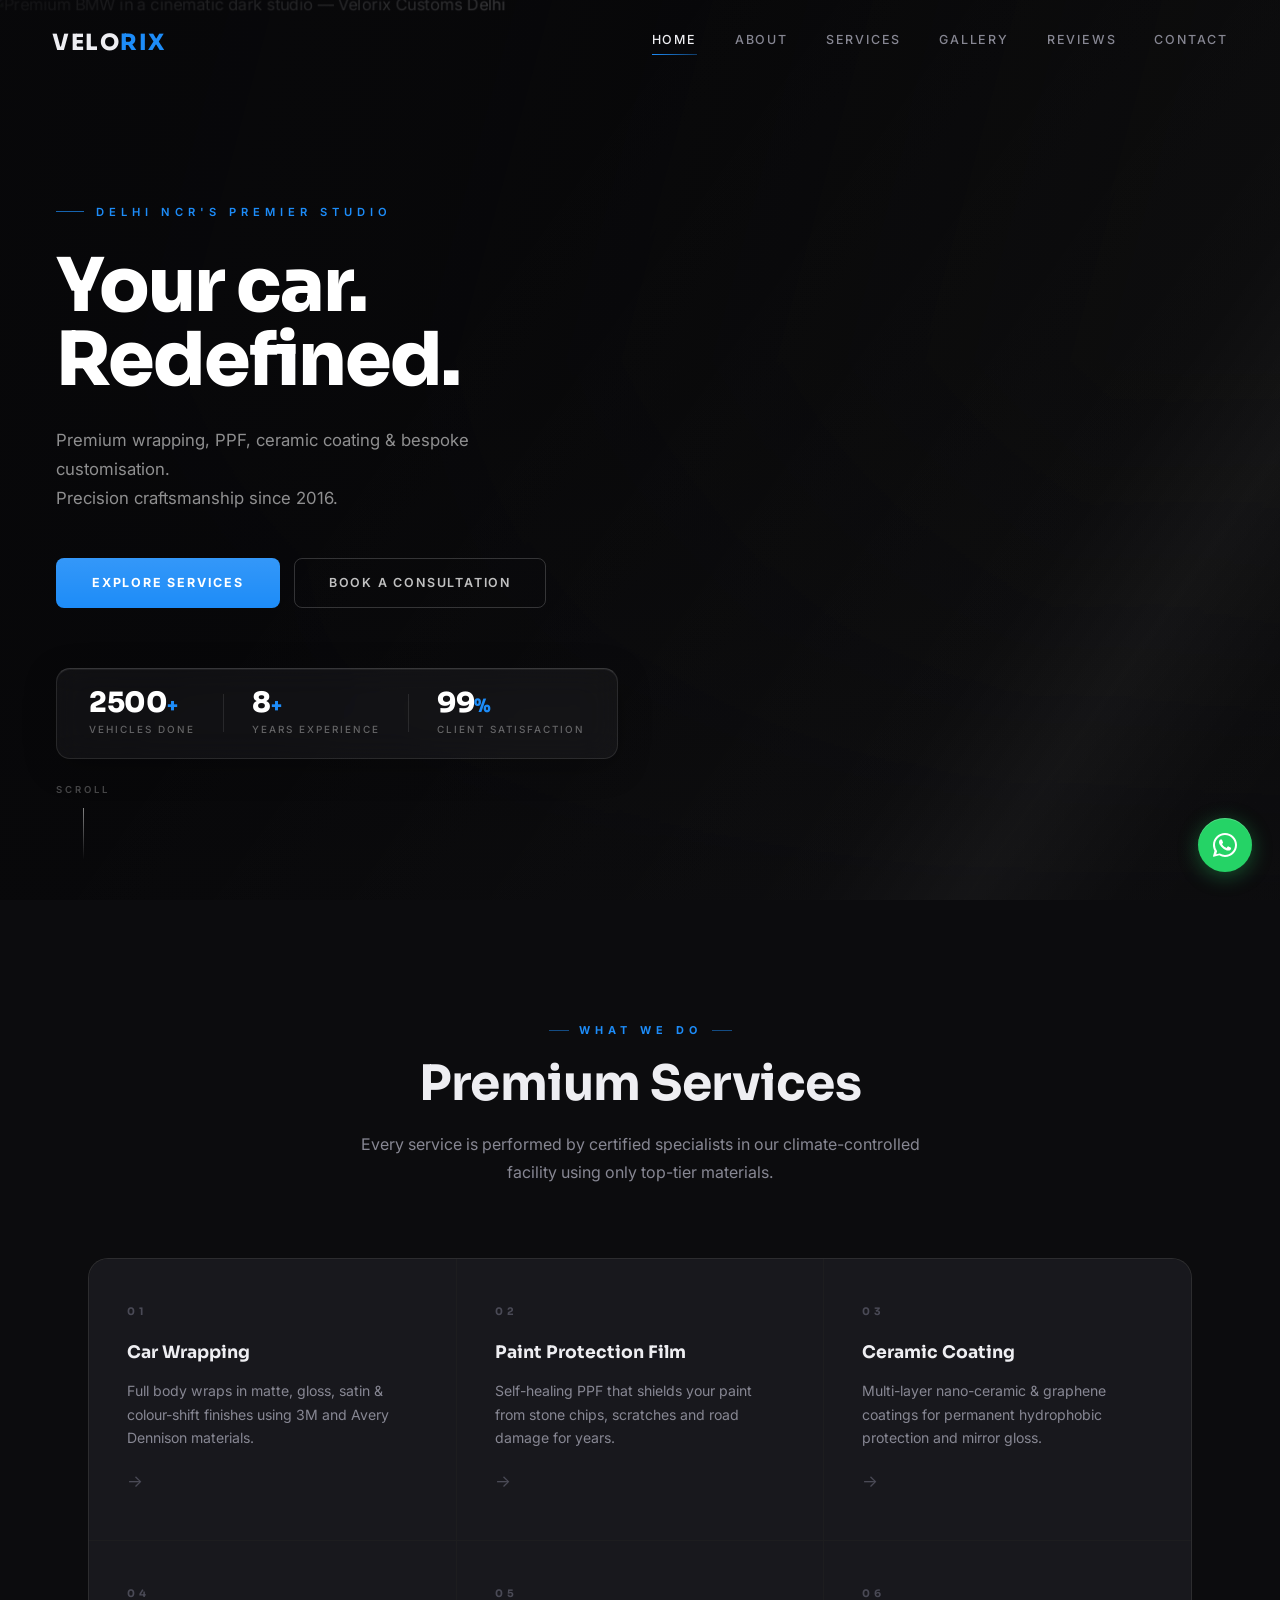
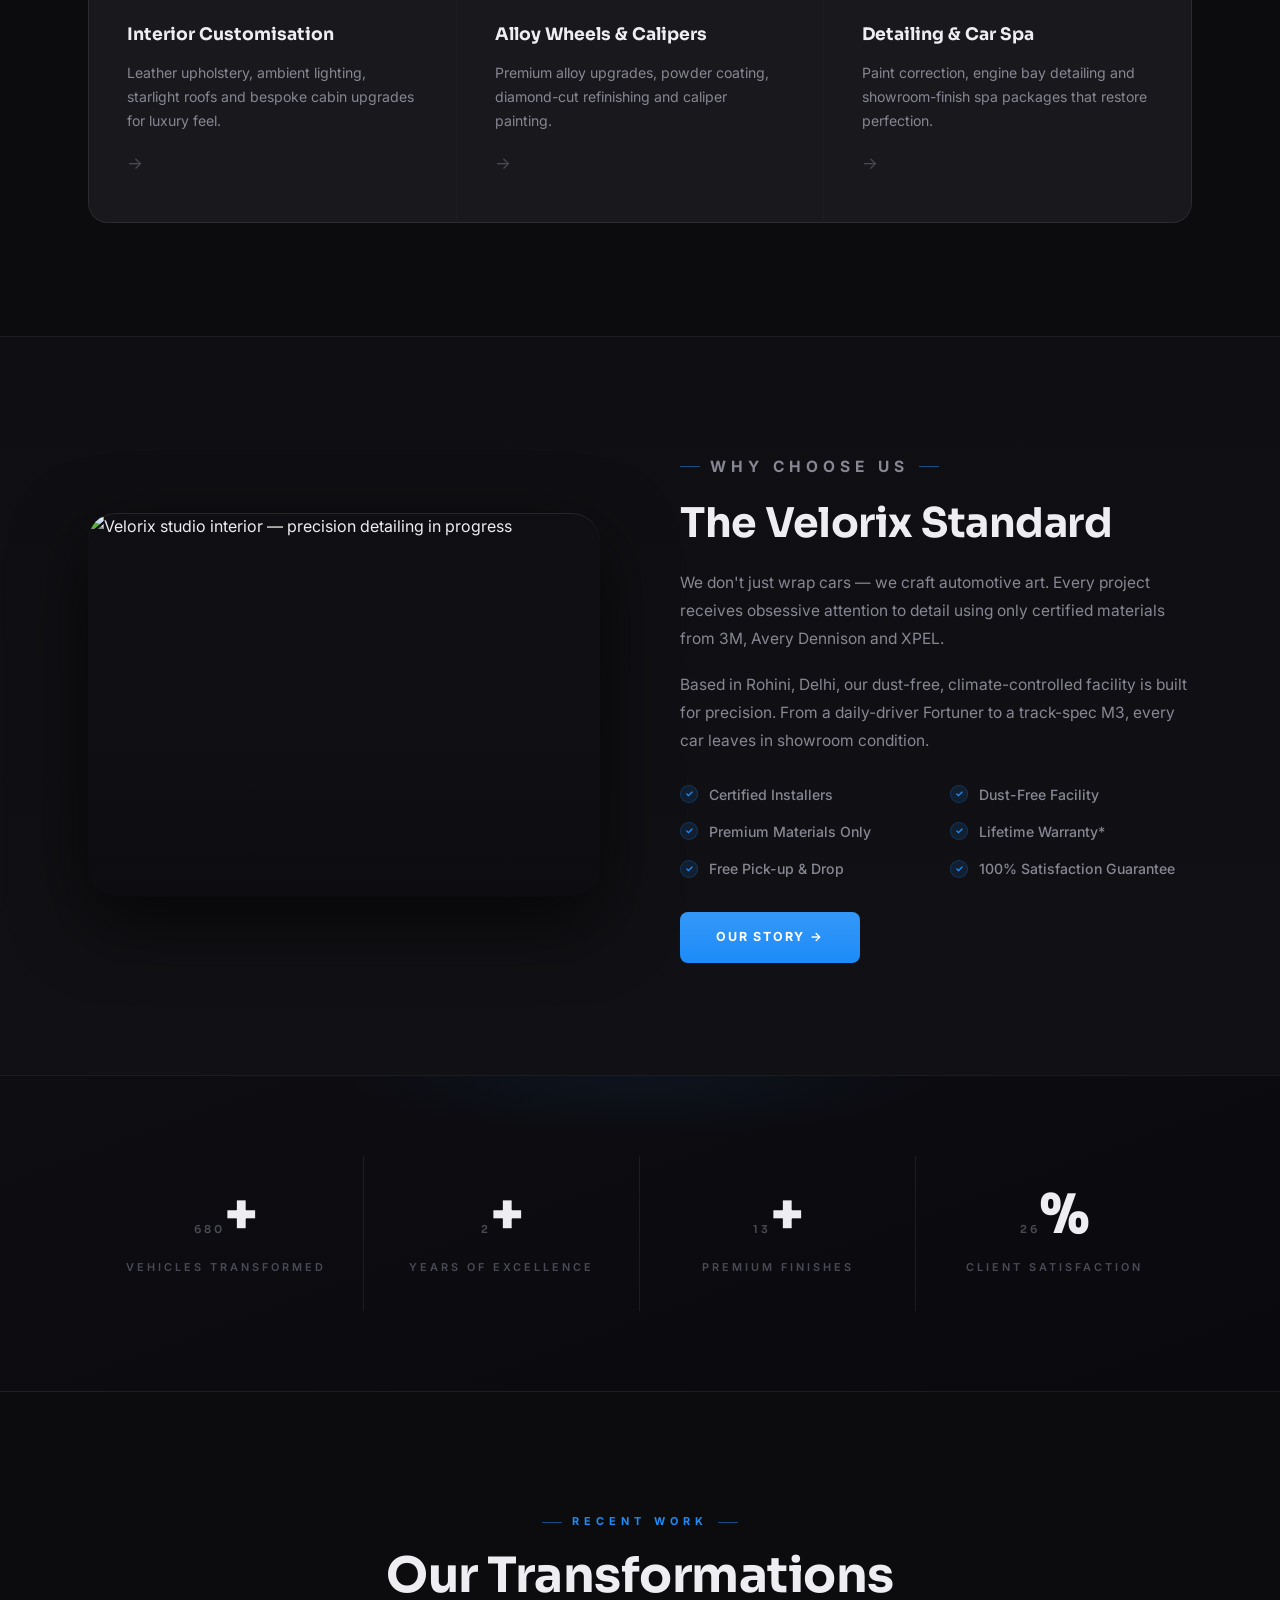
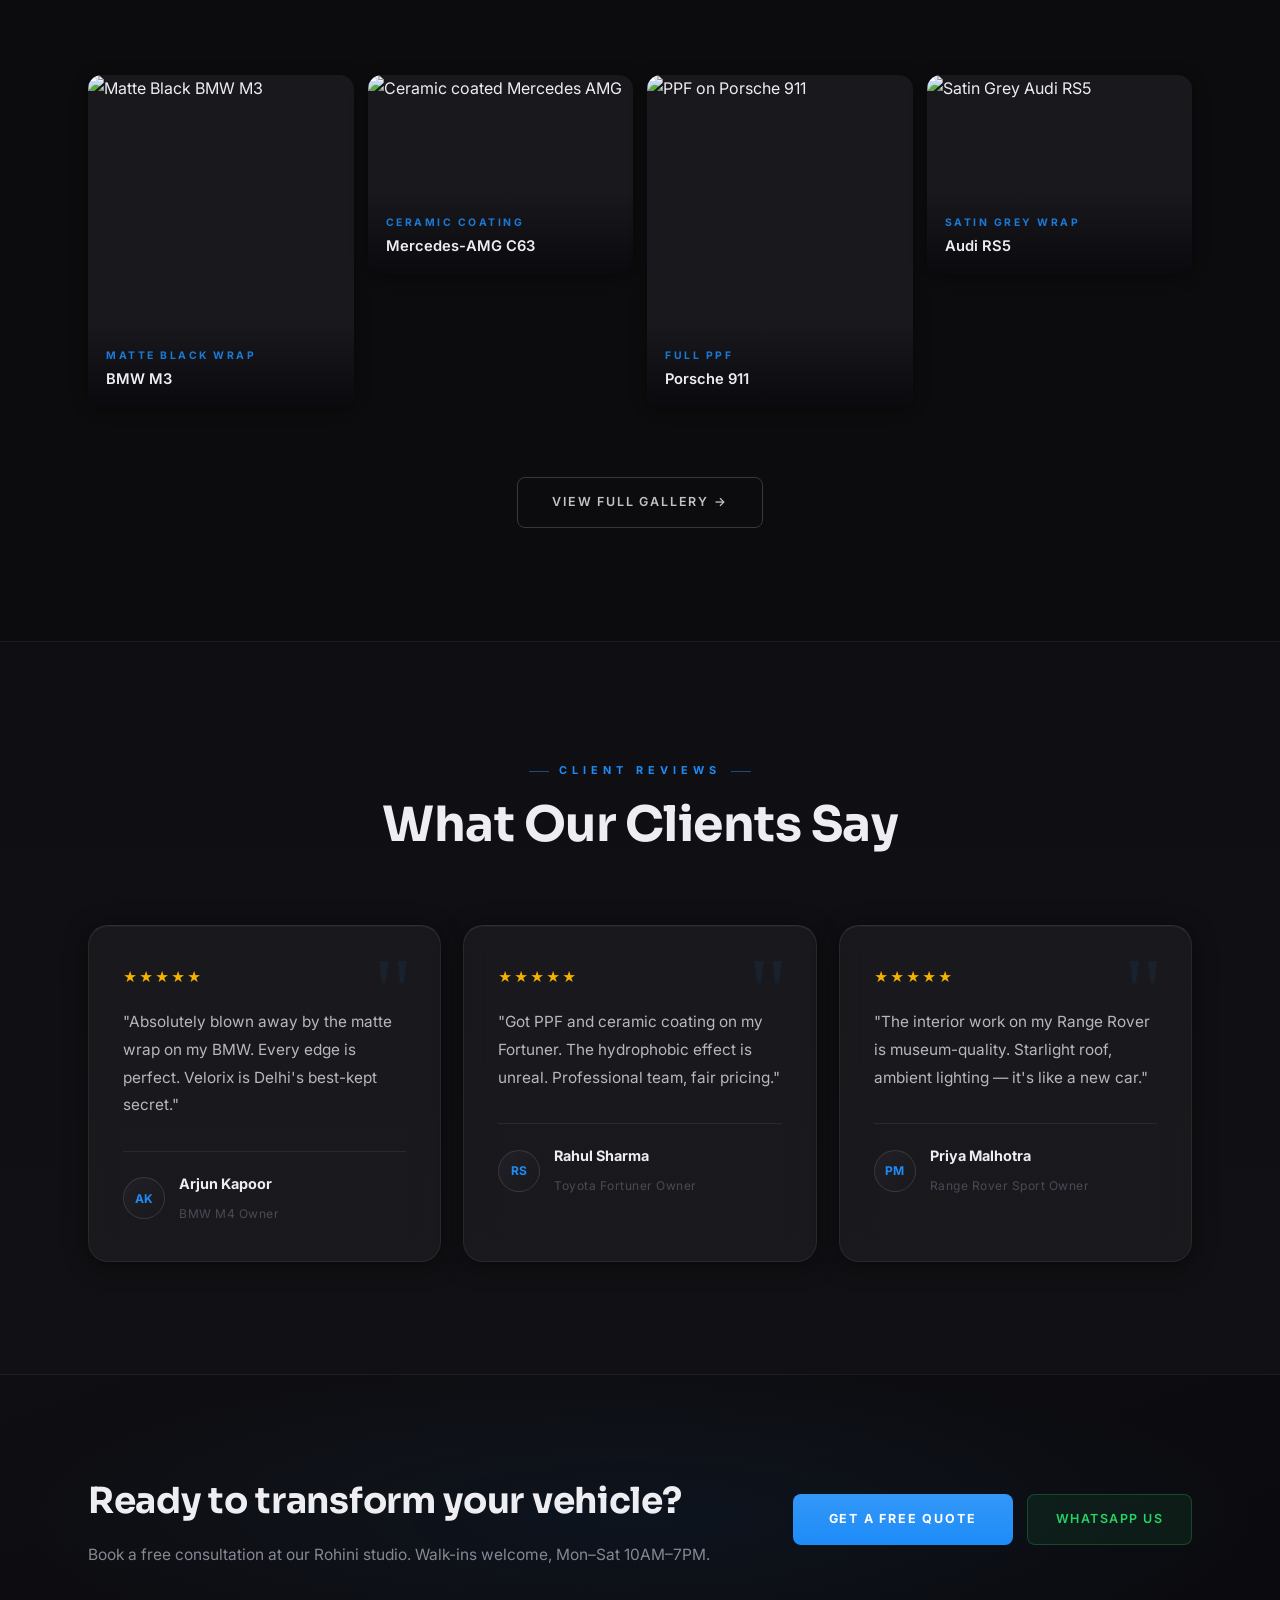
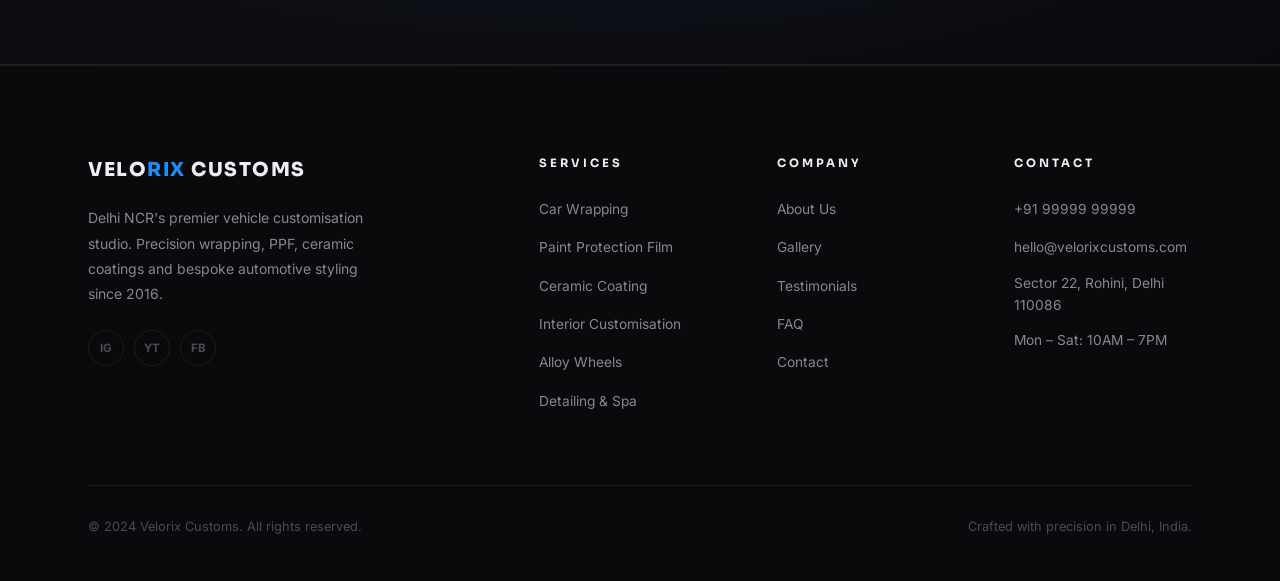
==== commit aeb6d823: "polish: cinematic UI refinement — premium depth, better spacing, motion TOKENS - Deeper graphite bac" ====
--- a/index.html
+++ b/index.html
@@ -58,11 +58,12 @@
   <!-- Background image -->
   <div class="hero-img-wrap">
     <img
-      src="https://images.unsplash.com/photo-1617814076367-b759c7d7e738?w=1600&q=85&auto=format&fit=crop"
-      alt="BMW M3 in premium dark studio"
+      src="https://images.unsplash.com/photo-1614162692292-7ac56d7f7f1e?w=1800&q=90&auto=format&fit=crop"
+      alt="Premium BMW in a cinematic dark studio — Velorix Customs Delhi"
       class="hero-img"
       id="heroImg"
       loading="eager"
+      fetchpriority="high"
     >
     <div class="hero-img-overlay"></div>
   </div>
@@ -70,23 +71,23 @@
   <!-- Content -->
   <div class="hero-body">
     <div class="hero-content">
-      <p class="hero-label fade-up" style="--d:0.1s">Delhi NCR's Premier Studio</p>
-      <h1 class="hero-headline fade-up" style="--d:0.22s">
+      <p class="hero-label fade-up" style="--d:0.05s">Delhi NCR's Premier Studio</p>
+      <h1 class="hero-headline fade-up" style="--d:0.18s">
         Your car.<br>
         Redefined.
       </h1>
-      <p class="hero-sub fade-up" style="--d:0.36s">
+      <p class="hero-sub fade-up" style="--d:0.32s">
         Premium wrapping, PPF, ceramic coating &amp; bespoke customisation.<br class="br-hide">
         Precision craftsmanship since 2016.
       </p>
-      <div class="hero-actions fade-up" style="--d:0.48s">
+      <div class="hero-actions fade-up" style="--d:0.46s">
         <a href="services.html" class="btn-primary">Explore Services</a>
         <a href="contact.html" class="btn-outline">Book a Consultation</a>
       </div>
     </div>
 
     <!-- Stats pill -->
-    <div class="hero-stats fade-up" style="--d:0.6s">
+    <div class="hero-stats fade-up" style="--d:0.62s">
       <div class="hstat">
         <strong>2500<span>+</span></strong>
         <span>Vehicles Done</span>
--- a/assets/css/style.css
+++ b/assets/css/style.css
@@ -5,33 +5,54 @@
 
 /* ── TOKENS ─────────────────────────────────────────── */
 :root {
-  --bg:           #0e0e10;
-  --bg-alt:       #131316;
-  --surface:      #1a1a1e;
-  --surface-2:    #222228;
-  --border:       rgba(255,255,255,0.08);
-  --border-light: rgba(255,255,255,0.13);
-
-  --text-primary:   #f0f0f2;
-  --text-secondary: #8a8a96;
-  --text-muted:     #55555f;
-
+  /* Backgrounds — layered graphite, never flat black */
+  --bg:           #0c0c0e;
+  --bg-alt:       #111115;
+  --bg-section:   linear-gradient(160deg, #0f0f13 0%, #0c0c0e 100%);
+  --surface:      #18181d;
+  --surface-2:    #202026;
+  --surface-glass: rgba(255,255,255,0.04);
+
+  --border:       rgba(255,255,255,0.07);
+  --border-light: rgba(255,255,255,0.12);
+  --border-accent: rgba(29,140,248,0.22);
+
+  /* Text */
+  --text-primary:   #eeeef2;
+  --text-secondary: #878793;
+  --text-muted:     #4a4a56;
+
+  /* Accent — cleaner blue */
   --accent:      #1d8cf8;
-  --accent-dark: #1270cc;
-  --accent-glow: rgba(29,140,248,0.18);
-
-  --radius-sm: 6px;
-  --radius:    12px;
-  --radius-lg: 18px;
-
-  --shadow-sm:  0 2px 12px rgba(0,0,0,0.35);
-  --shadow-md:  0 8px 32px rgba(0,0,0,0.5);
-  --shadow-lg:  0 20px 60px rgba(0,0,0,0.6);
-
-  --ease: cubic-bezier(0.25,0.46,0.45,0.94);
-
+  --accent-dark: #0f72e0;
+  --accent-dim:  rgba(29,140,248,0.12);
+  --accent-glow: rgba(29,140,248,0.22);
+
+  /* Radii */
+  --radius-xs: 4px;
+  --radius-sm: 8px;
+  --radius:    14px;
+  --radius-lg: 20px;
+  --radius-xl: 28px;
+
+  /* Shadows */
+  --shadow-sm:  0 2px 16px rgba(0,0,0,0.4);
+  --shadow-md:  0 8px 40px rgba(0,0,0,0.55);
+  --shadow-lg:  0 24px 72px rgba(0,0,0,0.65);
+  --shadow-card: 0 4px 24px rgba(0,0,0,0.45), 0 1px 0 rgba(255,255,255,0.04) inset;
+
+  /* Motion */
+  --ease:       cubic-bezier(0.22, 1, 0.36, 1);
+  --ease-out:   cubic-bezier(0.0, 0, 0.2, 1);
+  --ease-in:    cubic-bezier(0.4, 0, 1, 1);
+
+  /* Typography */
   --font-head: 'Sora', sans-serif;
   --font-body: 'Inter', sans-serif;
+
+  /* Spacing scale */
+  --space-section: 112px;
+  --space-section-sm: 80px;
 }
 
 /* ── RESET ───────────────────────────────────────────── */
@@ -44,6 +65,7 @@
   overflow-x: hidden;
   line-height: 1.65;
   -webkit-font-smoothing: antialiased;
+  -moz-osx-font-smoothing: grayscale;
 }
 a { text-decoration:none; color:inherit; }
 ul { list-style:none; }
@@ -99,42 +121,42 @@
 .navbar {
   position: fixed; top: 0; left: 0;
   width: 100%; z-index: 9000;
-  padding: 22px 48px;
+  padding: 24px 52px;
   display: flex; align-items: center; justify-content: space-between;
-  transition: all 0.4s var(--ease);
+  transition: all 0.45s var(--ease);
 }
 .navbar.scrolled {
-  background: rgba(14,14,16,0.92);
-  backdrop-filter: blur(24px);
-  -webkit-backdrop-filter: blur(24px);
+  background: rgba(12,12,14,0.88);
+  backdrop-filter: blur(28px) saturate(180%);
+  -webkit-backdrop-filter: blur(28px) saturate(180%);
   border-bottom: 1px solid var(--border);
-  padding: 16px 48px;
+  padding: 16px 52px;
 }
 .nav-logo {
   font-family: var(--font-head);
-  font-size: 1.45rem;
-  font-weight: 700;
-  letter-spacing: 2px;
+  font-size: 1.4rem;
+  font-weight: 800;
+  letter-spacing: 1.5px;
   text-transform: uppercase;
 }
 .nav-logo span { color: var(--accent); }
 
-.nav-links { display: flex; gap: 36px; }
+.nav-links { display: flex; gap: 38px; }
 .nav-links a {
-  font-size: 0.8rem;
+  font-size: 0.78rem;
   font-weight: 500;
-  letter-spacing: 1.5px;
+  letter-spacing: 1.8px;
   text-transform: uppercase;
   color: var(--text-secondary);
   position: relative;
-  padding-bottom: 3px;
+  padding-bottom: 4px;
   transition: color 0.3s;
 }
 .nav-links a::after {
   content:''; position:absolute; bottom:0; left:0;
   width:0; height:1px;
-  background: var(--accent);
-  transition: width 0.35s var(--ease);
+  background: linear-gradient(90deg, var(--accent), rgba(29,140,248,0.4));
+  transition: width 0.4s var(--ease);
 }
 .nav-links a:hover,
 .nav-links a.active { color: var(--text-primary); }
@@ -146,34 +168,34 @@
   display: none;
   flex-direction: column; gap: 5px;
   background: none; border: none;
-  z-index: 10001;
+  z-index: 10001; cursor: pointer;
 }
 .hamburger span {
   display: block;
-  width: 26px; height: 2px;
+  width: 24px; height: 1.5px;
   background: var(--text-primary);
   border-radius: 2px;
-  transition: all 0.35s var(--ease);
-}
-.hamburger.open span:nth-child(1) { transform: rotate(45deg) translate(5px,5px); }
-.hamburger.open span:nth-child(2) { opacity:0; }
-.hamburger.open span:nth-child(3) { transform: rotate(-45deg) translate(5px,-5px); }
+  transition: all 0.38s var(--ease);
+}
+.hamburger.open span:nth-child(1) { transform: rotate(45deg) translate(4.5px,4.5px); }
+.hamburger.open span:nth-child(2) { opacity:0; transform: scaleX(0); }
+.hamburger.open span:nth-child(3) { transform: rotate(-45deg) translate(4.5px,-4.5px); }
 
 /* Mobile menu */
 .mobile-menu {
   position: fixed; inset: 0;
-  background: rgba(14,14,16,0.97);
-  backdrop-filter: blur(24px);
+  background: rgba(10,10,12,0.97);
+  backdrop-filter: blur(28px);
   display: flex; flex-direction: column;
-  align-items: center; justify-content: center; gap: 28px;
+  align-items: center; justify-content: center; gap: 32px;
   transform: translateX(100%);
-  transition: transform 0.45s cubic-bezier(0.77,0,0.175,1);
+  transition: transform 0.48s cubic-bezier(0.77,0,0.175,1);
   z-index: 10000;
 }
 .mobile-menu.open { transform: translateX(0); }
 .mobile-menu a {
   font-family: var(--font-head);
-  font-size: 1.3rem; letter-spacing: 3px; text-transform: uppercase;
+  font-size: 1.25rem; letter-spacing: 3px; text-transform: uppercase;
   color: var(--text-secondary);
   transition: color 0.25s;
 }
@@ -182,11 +204,16 @@
   position: absolute; top: 28px; right: 28px;
   background: none; border: none;
   color: var(--text-secondary);
-  font-size: 1.4rem;
+  font-size: 1.3rem; cursor: pointer;
   transition: color 0.25s;
 }
 .mobile-close:hover { color: var(--text-primary); }
-@media (max-width:768px) { .navbar { padding: 18px 24px; } }
+@media (max-width:768px) {
+  .navbar { padding: 18px 24px; }
+  .navbar.scrolled { padding: 14px 24px; }
+  .nav-links { display: none; }
+  .hamburger { display: flex; }
+}
 
 
 /* ── HERO ────────────────────────────────────────────── */
@@ -195,259 +222,351 @@
   min-height: 100svh;
   display: flex; flex-direction: column;
   overflow: hidden;
-}
-
-/* Image layer */
+  background: #080809; /* failsafe while image loads */
+}
+
+/* ── Image layer */
 .hero-img-wrap {
   position: absolute; inset: 0;
   z-index: 0;
+  overflow: hidden;
 }
 .hero-img {
   width: 100%; height: 100%;
   object-fit: cover;
-  object-position: center 40%;
-  transform: scale(1.04);
-  transition: transform 8s ease;
+  object-position: 60% 40%;
+  transform: scale(1.06);
+  transition: transform 9s cubic-bezier(0.0,0,0.2,1);
   will-change: transform;
 }
-.hero:hover .hero-img { transform: scale(1.0); }
+.hero-img-loaded { transform: scale(1.02); }
+
+/* Multi-layer cinematic overlay */
 .hero-img-overlay {
   position: absolute; inset: 0;
   background:
-    linear-gradient(to right,
-      rgba(10,10,12,0.88) 0%,
-      rgba(10,10,12,0.65) 45%,
-      rgba(10,10,12,0.20) 75%,
-      rgba(10,10,12,0.10) 100%),
+    /* hard left vignette for text legibility */
+    linear-gradient(105deg,
+      rgba(8,8,10,0.95) 0%,
+      rgba(8,8,10,0.80) 30%,
+      rgba(8,8,10,0.45) 55%,
+      rgba(8,8,10,0.05) 80%,
+      transparent 100%),
+    /* bottom-up gradient for anchoring */
     linear-gradient(to top,
-      rgba(10,10,12,0.85) 0%,
-      transparent 50%);
-}
-
-/* Body content */
+      rgba(8,8,10,0.90) 0%,
+      rgba(8,8,10,0.40) 30%,
+      transparent 60%),
+    /* global cinematic darkening */
+    rgba(8,8,10,0.15);
+}
+
+/* Animated light sweep — subtle cinematic shimmer */
+.hero-img-overlay::after {
+  content: '';
+  position: absolute; inset: 0;
+  background: linear-gradient(
+    125deg,
+    transparent 20%,
+    rgba(255,255,255,0.025) 45%,
+    rgba(255,255,255,0.055) 50%,
+    rgba(255,255,255,0.025) 55%,
+    transparent 80%
+  );
+  background-size: 200% 100%;
+  animation: heroSweep 7s ease-in-out 1.5s infinite;
+  pointer-events: none;
+}
+@keyframes heroSweep {
+  0%   { background-position: 200% 0; opacity: 0; }
+  10%  { opacity: 1; }
+  50%  { background-position: -100% 0; opacity: 1; }
+  60%  { opacity: 0; }
+  100% { background-position: -100% 0; opacity: 0; }
+}
+
+/* ── Content */
 .hero-body {
   position: relative; z-index: 2;
   flex: 1;
   display: flex; flex-direction: column; justify-content: center;
-  padding: 140px 48px 80px;
-  max-width: 760px;
-}
+  padding: 148px 56px 96px;
+  max-width: 780px;
+}
+
+/* Label */
 .hero-label {
-  font-size: 0.72rem;
+  display: inline-flex; align-items: center; gap: 12px;
+  font-size: 0.7rem;
   font-weight: 600;
   letter-spacing: 5px;
   text-transform: uppercase;
   color: var(--accent);
-  margin-bottom: 22px;
-}
+  margin-bottom: 28px;
+}
+.hero-label::before {
+  content: '';
+  display: block;
+  width: 28px; height: 1px;
+  background: var(--accent);
+  opacity: 0.7;
+}
+
+/* Headline */
 .hero-headline {
   font-family: var(--font-head);
-  font-size: clamp(3rem, 5.5vw, 5.4rem);
+  font-size: clamp(3.2rem, 5.8vw, 6rem);
   font-weight: 800;
-  line-height: 1.05;
-  letter-spacing: -1.5px;
+  line-height: 1.0;
+  letter-spacing: -2px;
   color: #ffffff;
-  margin-bottom: 24px;
-}
+  margin-bottom: 28px;
+}
+
+/* Sub */
 .hero-sub {
   font-size: 1.05rem;
-  color: rgba(255,255,255,0.6);
-  line-height: 1.7;
-  max-width: 440px;
-  margin-bottom: 40px;
-}
+  color: rgba(255,255,255,0.55);
+  line-height: 1.75;
+  max-width: 420px;
+  margin-bottom: 44px;
+  font-weight: 400;
+}
+
+/* CTA row */
 .hero-actions {
   display: flex; gap: 14px; flex-wrap: wrap;
-  margin-bottom: 56px;
-}
-
-/* Stats pill */
+  margin-bottom: 60px;
+}
+
+/* Stats pill — glassmorphism */
 .hero-stats {
   display: inline-flex; align-items: center;
-  gap: 0;
-  background: rgba(255,255,255,0.05);
-  backdrop-filter: blur(12px);
-  -webkit-backdrop-filter: blur(12px);
-  border: 1px solid var(--border-light);
+  background: rgba(255,255,255,0.04);
+  backdrop-filter: blur(16px) saturate(160%);
+  -webkit-backdrop-filter: blur(16px) saturate(160%);
+  border: 1px solid rgba(255,255,255,0.10);
+  border-top-color: rgba(255,255,255,0.16);
   border-radius: var(--radius);
-  padding: 18px 28px;
+  padding: 20px 32px;
   width: fit-content;
+  box-shadow: 0 8px 32px rgba(0,0,0,0.25), 0 1px 0 rgba(255,255,255,0.06) inset;
 }
 .hstat {
-  display: flex; flex-direction: column; gap: 3px;
-  padding: 0 24px;
+  display: flex; flex-direction: column; gap: 4px;
+  padding: 0 28px;
 }
 .hstat:first-child { padding-left: 0; }
 .hstat:last-child  { padding-right: 0; }
 .hstat strong {
   font-family: var(--font-head);
-  font-size: 1.7rem; font-weight: 700;
-  color: var(--text-primary);
+  font-size: 1.75rem; font-weight: 800;
+  color: #ffffff;
   line-height: 1;
-}
-.hstat strong span { color: var(--accent); font-size: 1.1rem; }
+  letter-spacing: -0.5px;
+}
+.hstat strong span { color: var(--accent); font-size: 1.15rem; }
 .hstat > span:last-child {
-  font-size: 0.65rem; font-weight: 500;
-  letter-spacing: 1.5px; text-transform: uppercase;
-  color: var(--text-muted);
+  font-size: 0.62rem; font-weight: 500;
+  letter-spacing: 2px; text-transform: uppercase;
+  color: rgba(255,255,255,0.35);
 }
 .hstat-div {
-  width: 1px; height: 36px;
-  background: var(--border);
+  width: 1px; height: 38px;
+  background: rgba(255,255,255,0.1);
   flex-shrink: 0;
 }
 
 /* Scroll cue */
 .scroll-cue {
-  position: absolute; bottom: 36px; left: 50%;
-  transform: translateX(-50%);
+  position: absolute; bottom: 40px; left: 56px;
   z-index: 2;
+  display: flex; flex-direction: column; align-items: center; gap: 10px;
+}
+.scroll-cue::before {
+  content: 'Scroll';
+  font-size: 0.6rem; font-weight: 600;
+  letter-spacing: 3px; text-transform: uppercase;
+  color: rgba(255,255,255,0.25);
 }
 .scroll-cue span {
   display: block;
-  width: 1px; height: 48px;
+  width: 1px; height: 52px;
   background: linear-gradient(to bottom, rgba(255,255,255,0.5), transparent);
-  margin: 0 auto;
-  animation: scrollPulse 2s ease-in-out infinite;
+  animation: scrollPulse 2.5s ease-in-out infinite;
 }
 @keyframes scrollPulse {
-  0%,100% { opacity:0.4; transform:scaleY(1); }
-  50%      { opacity:1;   transform:scaleY(1.15); }
+  0%,100% { opacity:0.3; transform:scaleY(1);   transform-origin:top; }
+  50%      { opacity:1;   transform:scaleY(1.15); transform-origin:top; }
 }
 
 /* Fade-up entrance */
 .fade-up {
   opacity: 0;
-  transform: translateY(28px);
-  animation: fadeUp 0.75s var(--ease) var(--d,0s) forwards;
+  transform: translateY(36px);
+  animation: fadeUp 0.9s var(--ease) var(--d,0s) both;
 }
 @keyframes fadeUp {
   to { opacity:1; transform:translateY(0); }
 }
 
 /* Hero responsive */
+@media (max-width:1024px) {
+  .hero-body { padding: 140px 48px 88px; }
+}
 @media (max-width:900px) {
-  .hero-body { padding: 120px 40px 72px; max-width:100%; }
-  .hero-headline { font-size: clamp(2.6rem,9vw,4rem); }
-  .hero-img { object-position: 70% 40%; }
+  .hero-body { padding: 120px 40px 80px; max-width:100%; }
+  .hero-headline { font-size: clamp(2.8rem, 9vw, 4.2rem); letter-spacing:-1.5px; }
+  .hero-img { object-position: 65% 35%; }
+  .scroll-cue { left: 40px; }
 }
 @media (max-width:600px) {
-  .hero-body { padding: 100px 24px 64px; }
-  .hero-headline { letter-spacing:-1px; }
+  .hero-body { padding: 104px 24px 72px; }
+  .hero-headline { letter-spacing:-1px; font-size: clamp(2.4rem, 10vw, 3.2rem); }
+  .hero-sub { font-size: 0.97rem; max-width: 100%; }
   .hero-sub br.br-hide { display:none; }
-  .hero-actions { flex-direction:column; }
-  .hero-stats { flex-wrap: wrap; gap:12px; padding:16px 20px; }
+  .hero-actions { flex-direction:column; align-items: flex-start; }
+  .hero-stats { flex-wrap: wrap; gap:16px; padding:18px 20px; }
   .hstat-div { display:none; }
   .hstat { padding:0; }
+  .scroll-cue { display: none; }
 }
 
 
 /* ── BUTTONS ─────────────────────────────────────────── */
 .btn-primary {
-  display: inline-flex; align-items: center; gap: 8px;
-  padding: 15px 34px;
+  display: inline-flex; align-items: center; gap: 9px;
+  padding: 15px 36px;
   background: var(--accent);
   color: #fff;
-  font-size: 0.82rem; font-weight: 600;
-  letter-spacing: 1.5px; text-transform: uppercase;
+  font-size: 0.78rem; font-weight: 700;
+  letter-spacing: 1.8px; text-transform: uppercase;
   border: none; border-radius: var(--radius-sm);
   cursor: pointer;
-  transition: background 0.3s, transform 0.25s, box-shadow 0.3s;
+  transition: background 0.3s, transform 0.28s var(--ease), box-shadow 0.3s;
+  position: relative; overflow: hidden;
+}
+.btn-primary::after {
+  content: '';
+  position: absolute; inset: 0;
+  background: linear-gradient(to bottom, rgba(255,255,255,0.1), transparent);
+  pointer-events: none;
 }
 .btn-primary:hover {
   background: var(--accent-dark);
   transform: translateY(-2px);
-  box-shadow: 0 8px 24px var(--accent-glow);
-}
+  box-shadow: 0 10px 28px var(--accent-glow);
+}
+.btn-primary:active { transform: translateY(0); }
+
 .btn-outline {
-  display: inline-flex; align-items: center; gap: 8px;
-  padding: 14px 32px;
+  display: inline-flex; align-items: center; gap: 9px;
+  padding: 14px 34px;
   background: transparent;
-  color: rgba(255,255,255,0.8);
-  font-size: 0.82rem; font-weight: 600;
-  letter-spacing: 1.5px; text-transform: uppercase;
-  border: 1px solid rgba(255,255,255,0.22);
+  color: rgba(255,255,255,0.75);
+  font-size: 0.78rem; font-weight: 600;
+  letter-spacing: 1.8px; text-transform: uppercase;
+  border: 1px solid rgba(255,255,255,0.18);
   border-radius: var(--radius-sm);
   cursor: pointer;
-  transition: border-color 0.3s, color 0.3s, transform 0.25s;
+  transition: border-color 0.3s, color 0.3s, background 0.3s, transform 0.28s var(--ease);
 }
 .btn-outline:hover {
-  border-color: var(--accent);
+  border-color: rgba(29,140,248,0.5);
   color: var(--accent);
+  background: rgba(29,140,248,0.06);
   transform: translateY(-2px);
 }
+
 .btn-whatsapp {
-  display: inline-flex; align-items: center; gap: 8px;
+  display: inline-flex; align-items: center; gap: 9px;
   padding: 14px 28px;
-  background: rgba(37,211,102,0.1);
+  background: rgba(37,211,102,0.08);
   color: #25d366;
-  font-size: 0.82rem; font-weight: 600;
-  letter-spacing: 1px; text-transform: uppercase;
-  border: 1px solid rgba(37,211,102,0.3);
+  font-size: 0.78rem; font-weight: 600;
+  letter-spacing: 1.5px; text-transform: uppercase;
+  border: 1px solid rgba(37,211,102,0.25);
   border-radius: var(--radius-sm);
-  transition: background 0.3s, transform 0.25s;
+  transition: background 0.3s, transform 0.28s var(--ease);
 }
 .btn-whatsapp:hover {
-  background: rgba(37,211,102,0.18);
+  background: rgba(37,211,102,0.16);
   transform: translateY(-2px);
 }
-.mt-s { margin-top: 28px; }
+.mt-s { margin-top: 32px; }
 
 /* ── SECTION SHARED ──────────────────────────────────── */
 .section {
-  padding: 100px 0;
+  padding: var(--space-section) 0;
+  position: relative;
+}
+.section + .section {
+  border-top: 1px solid var(--border);
 }
 .section-alt {
-  background: var(--bg-alt);
+  background: linear-gradient(180deg, #0f0f13 0%, #111115 100%);
+}
+/* Subtle section divider glow */
+.section-alt + .section,
+.section + .section-alt {
+  border-top: 1px solid transparent;
+  background-clip: padding-box;
+  box-shadow: inset 0 1px 0 rgba(255,255,255,0.06);
 }
 .section-head {
   text-align: center;
-  max-width: 600px;
-  margin: 0 auto 64px;
+  max-width: 580px;
+  margin: 0 auto 72px;
 }
 .section-tag {
-  font-size: 0.72rem; font-weight: 600;
-  letter-spacing: 4px; text-transform: uppercase;
+  display: inline-flex; align-items: center; gap: 10px;
+  font-size: 0.68rem; font-weight: 700;
+  letter-spacing: 5px; text-transform: uppercase;
   color: var(--accent);
-  margin-bottom: 14px;
+  margin-bottom: 18px;
+}
+.section-tag::before, .section-tag::after {
+  content: '';
+  display: block; width: 20px; height: 1px;
+  background: var(--accent); opacity: 0.5;
 }
 .section-title {
   font-family: var(--font-head);
-  font-size: clamp(1.9rem,3.5vw,2.9rem);
+  font-size: clamp(2rem, 3.8vw, 3.1rem);
   font-weight: 700;
   letter-spacing: -0.5px;
-  line-height: 1.15;
+  line-height: 1.12;
   color: var(--text-primary);
-  margin-bottom: 16px;
+  margin-bottom: 18px;
 }
 .section-title-left {
   font-family: var(--font-head);
-  font-size: clamp(1.8rem,3vw,2.6rem);
+  font-size: clamp(1.8rem, 3.2vw, 2.8rem);
   font-weight: 700;
   letter-spacing: -0.5px;
-  line-height: 1.2;
+  line-height: 1.18;
   color: var(--text-primary);
-  margin-bottom: 20px;
+  margin-bottom: 22px;
 }
 .section-desc {
   font-size: 1rem;
   color: var(--text-secondary);
-  line-height: 1.7;
+  line-height: 1.75;
 }
 .section-foot {
   text-align: center;
-  margin-top: 52px;
+  margin-top: 56px;
 }
 
 /* ── REVEAL ANIMATION ────────────────────────────────── */
 .reveal, .reveal-left, .reveal-right {
   opacity: 0;
-  transition: opacity 0.7s var(--ease), transform 0.7s var(--ease);
+  transition: opacity 0.85s var(--ease), transform 0.85s var(--ease);
   transition-delay: var(--rd, 0s);
 }
-.reveal       { transform: translateY(32px); }
-.reveal-left  { transform: translateX(-32px); }
-.reveal-right { transform: translateX(32px); }
+.reveal       { transform: translateY(28px); }
+.reveal-left  { transform: translateX(-28px); }
+.reveal-right { transform: translateX(28px); }
 .reveal.in, .reveal-left.in, .reveal-right.in {
   opacity: 1; transform: translate(0);
 }
@@ -460,98 +579,129 @@
   gap: 1px;
   background: var(--border);
   border: 1px solid var(--border);
-  border-radius: var(--radius);
+  border-radius: var(--radius-lg);
   overflow: hidden;
 }
 .svc-card {
-  display: flex; flex-direction: column; gap: 16px;
-  padding: 40px 36px;
+  display: flex; flex-direction: column; gap: 18px;
+  padding: 44px 38px;
   background: var(--surface);
   text-decoration: none;
-  transition: background 0.3s;
   position: relative;
+  overflow: hidden;
+  transition: background 0.35s var(--ease);
+}
+/* Accent top-line — hidden until hover */
+.svc-card::before {
+  content: '';
+  position: absolute; top: 0; left: 0; right: 0;
+  height: 2px;
+  background: linear-gradient(90deg, var(--accent), rgba(29,140,248,0.3));
+  transform: scaleX(0);
+  transform-origin: left;
+  transition: transform 0.45s var(--ease);
 }
 .svc-card:hover { background: var(--surface-2); }
-.svc-card:hover .svc-arrow { transform: translateX(5px); color: var(--accent); }
+.svc-card:hover::before { transform: scaleX(1); }
+.svc-card:hover .svc-arrow { transform: translateX(6px); color: var(--accent); }
+
 .svc-num {
   font-family: var(--font-head);
-  font-size: 0.7rem; font-weight: 700;
-  letter-spacing: 3px;
+  font-size: 0.65rem; font-weight: 700;
+  letter-spacing: 4px;
   color: var(--text-muted);
 }
 .svc-body { flex: 1; }
 .svc-body h3 {
   font-family: var(--font-head);
-  font-size: 1.05rem; font-weight: 600;
+  font-size: 1.08rem; font-weight: 700;
   color: var(--text-primary);
-  margin-bottom: 10px;
-}
+  margin-bottom: 12px;
+  transition: color 0.3s;
+}
+.svc-card:hover .svc-body h3 { color: #fff; }
 .svc-body p {
-  font-size: 0.9rem;
+  font-size: 0.88rem;
   color: var(--text-secondary);
-  line-height: 1.65;
+  line-height: 1.7;
 }
 .svc-arrow {
-  font-size: 1rem;
+  font-size: 1.05rem;
   color: var(--text-muted);
-  transition: transform 0.3s var(--ease), color 0.3s;
+  transition: transform 0.35s var(--ease), color 0.3s;
   align-self: flex-start;
-}
-
+  margin-top: auto;
+}
 @media (max-width:960px) {
   .services-grid { grid-template-columns: repeat(2, 1fr); }
 }
 @media (max-width:600px) {
-  .services-grid { grid-template-columns: 1fr; }
-  .svc-card { padding: 32px 24px; }
+  .services-grid { grid-template-columns: 1fr; border-radius: var(--radius); }
+  .svc-card { padding: 32px 26px; }
 }
 
 /* ── ABOUT SPLIT ─────────────────────────────────────── */
 .about-split {
   display: grid;
   grid-template-columns: 1fr 1fr;
-  gap: 72px;
+  gap: 80px;
   align-items: center;
 }
 .about-img-frame {
-  border-radius: var(--radius-lg);
+  border-radius: var(--radius-xl);
   overflow: hidden;
   aspect-ratio: 4/3;
   position: relative;
+  box-shadow: var(--shadow-lg);
+}
+/* Premium corner highlight */
+.about-img-frame::before {
+  content: '';
+  position: absolute; inset: 0; z-index: 1;
+  border-radius: inherit;
+  box-shadow: inset 0 1px 0 rgba(255,255,255,0.1),
+              inset 0 -1px 0 rgba(0,0,0,0.4);
+  pointer-events: none;
 }
 .about-img-frame img {
   width: 100%; height: 100%;
   object-fit: cover;
-  transition: transform 0.6s var(--ease);
-}
-.about-img-frame:hover img { transform: scale(1.04); }
+  transition: transform 0.7s var(--ease);
+}
+.about-img-frame:hover img { transform: scale(1.05); }
 .about-img-frame::after {
-  content:''; position:absolute;
-  inset:0;
-  background: linear-gradient(to top, rgba(10,10,12,0.45) 0%, transparent 60%);
+  content:''; position:absolute; inset:0; z-index:1;
+  background: linear-gradient(to top, rgba(10,10,14,0.55) 0%, transparent 50%);
   pointer-events:none;
 }
 .about-text-col p {
-  font-size: 0.98rem;
+  font-size: 0.97rem;
   color: var(--text-secondary);
-  line-height: 1.75;
-  margin-bottom: 16px;
+  line-height: 1.8;
+  margin-bottom: 18px;
 }
 .about-checks {
   display: grid;
   grid-template-columns: 1fr 1fr;
-  gap: 12px 24px;
-  margin-top: 24px;
+  gap: 14px 28px;
+  margin-top: 28px;
 }
 .about-checks li {
-  display: flex; align-items: center; gap: 10px;
-  font-size: 0.9rem;
+  display: flex; align-items: center; gap: 11px;
+  font-size: 0.88rem; font-weight: 500;
   color: var(--text-secondary);
 }
-.check-icon { color: var(--accent); font-size: 0.9rem; flex-shrink: 0; }
-
+.check-icon {
+  width: 18px; height: 18px; flex-shrink: 0;
+  background: var(--accent-dim);
+  border: 1px solid var(--border-accent);
+  border-radius: 50%;
+  display: flex; align-items: center; justify-content: center;
+  font-size: 0.6rem; color: var(--accent);
+  font-weight: 700;
+}
 @media (max-width:900px) {
-  .about-split { grid-template-columns: 1fr; gap: 44px; }
+  .about-split { grid-template-columns: 1fr; gap: 48px; }
 }
 @media (max-width:600px) {
   .about-checks { grid-template-columns: 1fr; }
@@ -560,92 +710,124 @@
 
 /* ── STATS BAR ───────────────────────────────────────── */
 .stats-bar {
-  padding: 72px 0;
-  background: linear-gradient(135deg, #12121a 0%, #0e0e10 100%);
+  padding: 80px 0;
+  background: linear-gradient(160deg, #0d0d12 0%, #0a0a0e 100%);
   border-top: 1px solid var(--border);
   border-bottom: 1px solid var(--border);
+  position: relative;
+  overflow: hidden;
+}
+/* Subtle ambient glow */
+.stats-bar::before {
+  content: '';
+  position: absolute; top: -60px; left: 50%; transform: translateX(-50%);
+  width: 600px; height: 120px;
+  background: radial-gradient(ellipse, rgba(29,140,248,0.06) 0%, transparent 70%);
+  pointer-events: none;
 }
 .stats-row {
   display: grid;
   grid-template-columns: repeat(4,1fr);
-  gap: 2px;
+  position: relative; z-index: 1;
 }
 .stat {
-  padding: 28px 32px;
+  padding: 32px 36px;
   text-align: center;
   border-right: 1px solid var(--border);
+  position: relative;
 }
 .stat:last-child { border-right: none; }
 .stat strong {
   display: block;
   font-family: var(--font-head);
-  font-size: clamp(2rem,4vw,3rem);
-  font-weight: 700;
+  font-size: clamp(2.2rem,4.5vw,3.4rem);
+  font-weight: 800;
   color: var(--text-primary);
   line-height: 1;
-  margin-bottom: 8px;
+  margin-bottom: 10px;
+  letter-spacing: -1px;
 }
 .stat span {
-  font-size: 0.72rem; font-weight: 600;
-  letter-spacing: 2px; text-transform: uppercase;
+  font-size: 0.68rem; font-weight: 600;
+  letter-spacing: 3px; text-transform: uppercase;
   color: var(--text-muted);
 }
 @media (max-width:768px) {
   .stats-row { grid-template-columns: repeat(2,1fr); }
   .stat:nth-child(2) { border-right: none; }
-  .stat:nth-child(3) { border-top: 1px solid var(--border); }
-  .stat { padding: 24px 20px; }
+  .stat:nth-child(3) { border-top: 1px solid var(--border); border-right: 1px solid var(--border); }
+  .stat:nth-child(4) { border-top: 1px solid var(--border); border-right: none; }
+  .stat { padding: 28px 24px; }
 }
 @media (max-width:480px) {
-  .stats-row { grid-template-columns: 1fr; }
-  .stat { border-right: none; border-bottom: 1px solid var(--border); }
+  .stats-row { grid-template-columns: 1fr 1fr; gap: 0; }
 }
 
 /* ── GALLERY ─────────────────────────────────────────── */
 .gallery-grid {
   display: grid;
-  grid-template-columns: repeat(4,1fr);
-  gap: 12px;
-}
+  grid-template-columns: repeat(4, 1fr);
+  grid-template-rows: auto auto;
+  gap: 14px;
+}
+/* Masonry-feel: first and third item taller */
+.gallery-item:nth-child(1),
+.gallery-item:nth-child(3) { grid-row: span 1; aspect-ratio: 4/5; }
+.gallery-item:nth-child(2),
+.gallery-item:nth-child(4) { aspect-ratio: 4/3; align-self: start; }
+
 .gallery-item {
   position: relative;
   overflow: hidden;
   border-radius: var(--radius);
-  aspect-ratio: 3/4;
   background: var(--surface);
   cursor: pointer;
+  box-shadow: var(--shadow-sm);
 }
 .gallery-item img {
   width: 100%; height: 100%;
   object-fit: cover;
-  transition: transform 0.55s var(--ease);
-}
-.gallery-item:hover img { transform: scale(1.07); }
+  display: block;
+  transition: transform 0.6s var(--ease), filter 0.4s;
+}
+.gallery-item:hover img {
+  transform: scale(1.08);
+  filter: brightness(0.85);
+}
+/* Always-visible minimal caption */
 .gallery-caption {
   position: absolute;
   bottom: 0; left: 0; right: 0;
-  padding: 20px 18px 16px;
-  background: linear-gradient(to top, rgba(0,0,0,0.78) 0%, transparent 100%);
-  transform: translateY(8px);
-  opacity: 0;
-  transition: all 0.35s var(--ease);
+  padding: 24px 18px 16px;
+  background: linear-gradient(to top, rgba(8,8,12,0.88) 0%, transparent 100%);
   display: flex; flex-direction: column; gap: 3px;
-}
-.gallery-item:hover .gallery-caption { opacity:1; transform:translateY(0); }
+  transform: translateY(0);
+  transition: padding 0.35s var(--ease);
+}
+.gallery-item:hover .gallery-caption { padding-bottom: 20px; }
 .gallery-caption span:first-child {
-  font-size: 0.7rem; font-weight: 600;
-  letter-spacing: 2px; text-transform: uppercase;
-  color: var(--accent);
+  font-size: 0.65rem; font-weight: 700;
+  letter-spacing: 2.5px; text-transform: uppercase;
+  color: var(--accent); opacity: 0.85;
 }
 .gallery-caption span:last-child {
-  font-size: 0.9rem; font-weight: 600;
+  font-size: 0.92rem; font-weight: 600;
   color: var(--text-primary);
 }
 
-@media (max-width:900px) { .gallery-grid { grid-template-columns: repeat(2,1fr); } }
+@media (max-width:900px) {
+  .gallery-grid {
+    grid-template-columns: repeat(2,1fr);
+    gap: 10px;
+  }
+  .gallery-item:nth-child(1),
+  .gallery-item:nth-child(2),
+  .gallery-item:nth-child(3),
+  .gallery-item:nth-child(4) { aspect-ratio: 4/3; grid-row: span 1; }
+}
 @media (max-width:480px) {
-  .gallery-grid { grid-template-columns: 1fr 1fr; gap:8px; }
-  .gallery-item { aspect-ratio: 1; }
+  .gallery-grid { grid-template-columns: 1fr 1fr; gap: 8px; }
+  .gallery-item { aspect-ratio: 1 !important; }
 }
 
 
@@ -653,164 +835,197 @@
 .testi-grid {
   display: grid;
   grid-template-columns: repeat(3,1fr);
-  gap: 20px;
+  gap: 22px;
 }
 .testi-card {
-  background: var(--surface);
+  background: var(--surface-glass);
+  backdrop-filter: blur(12px);
+  -webkit-backdrop-filter: blur(12px);
   border: 1px solid var(--border);
-  border-radius: var(--radius);
-  padding: 36px 32px;
-  transition: border-color 0.3s, box-shadow 0.3s;
+  border-top-color: rgba(255,255,255,0.10);
+  border-radius: var(--radius-lg);
+  padding: 40px 34px 36px;
+  position: relative;
+  overflow: hidden;
+  transition: border-color 0.35s, box-shadow 0.35s, transform 0.35s var(--ease);
+  box-shadow: var(--shadow-card);
+}
+.testi-card::before {
+  content: '"';
+  position: absolute; top: 18px; right: 28px;
+  font-family: Georgia, serif;
+  font-size: 6rem; line-height: 1;
+  color: var(--accent);
+  opacity: 0.07;
+  pointer-events: none;
+  user-select: none;
 }
 .testi-card:hover {
-  border-color: rgba(29,140,248,0.25);
-  box-shadow: 0 8px 32px rgba(0,0,0,0.4);
+  border-color: var(--border-accent);
+  box-shadow: 0 12px 48px rgba(0,0,0,0.5), 0 0 0 1px rgba(29,140,248,0.08);
+  transform: translateY(-3px);
 }
 .testi-stars {
   color: #f5b300;
-  font-size: 0.9rem;
-  letter-spacing: 3px;
-  margin-bottom: 18px;
+  font-size: 0.85rem;
+  letter-spacing: 2px;
+  margin-bottom: 20px;
 }
 .testi-card p {
-  font-size: 0.95rem;
-  color: var(--text-secondary);
-  line-height: 1.75;
-  font-style: italic;
-  margin-bottom: 28px;
+  font-size: 0.96rem;
+  color: rgba(238,238,242,0.75);
+  line-height: 1.8;
+  font-style: normal;
+  font-weight: 400;
+  margin-bottom: 32px;
 }
 .testi-author {
   display: flex; align-items: center; gap: 14px;
+  padding-top: 20px;
+  border-top: 1px solid var(--border);
 }
 .testi-avatar {
-  width: 44px; height: 44px;
-  background: var(--surface-2);
+  width: 42px; height: 42px;
+  background: linear-gradient(135deg, var(--surface-2), var(--surface));
+  border: 1px solid var(--border-light);
   border-radius: 50%;
   display: flex; align-items: center; justify-content: center;
-  font-size: 0.8rem; font-weight: 700;
+  font-size: 0.75rem; font-weight: 700;
   color: var(--accent);
   flex-shrink: 0;
 }
 .testi-author strong {
   display: block;
-  font-size: 0.9rem; font-weight: 600;
+  font-size: 0.9rem; font-weight: 700;
   color: var(--text-primary);
-  margin-bottom: 2px;
+  margin-bottom: 3px;
 }
 .testi-author span {
-  font-size: 0.78rem;
+  font-size: 0.75rem; font-weight: 400;
   color: var(--text-muted);
+  letter-spacing: 0.5px;
 }
 
 @media (max-width:900px) { .testi-grid { grid-template-columns: 1fr 1fr; } }
-@media (max-width:600px) { .testi-grid { grid-template-columns: 1fr; } }
+@media (max-width:600px) { .testi-grid { grid-template-columns: 1fr; gap: 16px; } }
 
 /* ── CTA BANNER ──────────────────────────────────────── */
 .cta-section {
-  padding: 80px 0;
-  background: linear-gradient(135deg, rgba(29,140,248,0.06) 0%, transparent 60%), var(--bg-alt);
+  padding: 96px 0;
+  background:
+    radial-gradient(ellipse 70% 80% at 50% 50%, rgba(29,140,248,0.06) 0%, transparent 70%),
+    linear-gradient(160deg, #0f0f13 0%, #0a0a0e 100%);
   border-top: 1px solid var(--border);
   border-bottom: 1px solid var(--border);
+  position: relative;
+  overflow: hidden;
+}
+.cta-section::before {
+  content: '';
+  position: absolute; top: -1px; left: 50%; transform: translateX(-50%);
+  width: 400px; height: 1px;
+  background: linear-gradient(90deg, transparent, rgba(29,140,248,0.5), transparent);
 }
 .cta-inner {
   display: flex; align-items: center; justify-content: space-between;
-  gap: 40px;
-  flex-wrap: wrap;
+  gap: 48px; flex-wrap: wrap;
 }
 .cta-text h2 {
   font-family: var(--font-head);
-  font-size: clamp(1.5rem,2.5vw,2.1rem);
+  font-size: clamp(1.6rem, 2.8vw, 2.3rem);
   font-weight: 700;
   color: var(--text-primary);
-  margin-bottom: 10px;
+  margin-bottom: 12px;
+  letter-spacing: -0.3px;
 }
 .cta-text p {
-  font-size: 0.95rem;
+  font-size: 0.97rem;
   color: var(--text-secondary);
-}
-.cta-btns { display: flex; gap: 12px; flex-wrap: wrap; }
-
+  line-height: 1.65;
+}
+.cta-btns { display: flex; gap: 14px; flex-wrap: wrap; }
 @media (max-width:700px) {
-  .cta-inner { flex-direction: column; }
-  .cta-text  { text-align: center; }
+  .cta-inner { flex-direction: column; text-align: center; }
+  .cta-btns  { justify-content: center; }
 }
 
 
 /* ── FOOTER ──────────────────────────────────────────── */
 .footer {
-  background: var(--bg-alt);
+  background: #0a0a0c;
   border-top: 1px solid var(--border);
-  padding: 80px 0 40px;
+  padding: 88px 0 44px;
 }
 .footer-grid {
   display: grid;
-  grid-template-columns: 2fr 1fr 1fr 1fr;
-  gap: 56px;
-  margin-bottom: 56px;
+  grid-template-columns: 2.2fr 1fr 1fr 1fr;
+  gap: 60px;
+  margin-bottom: 60px;
 }
 .footer-logo {
   font-family: var(--font-head);
-  font-size: 1.25rem; font-weight: 700;
-  letter-spacing: 2px; text-transform: uppercase;
-  display: inline-block; margin-bottom: 18px;
+  font-size: 1.2rem; font-weight: 800;
+  letter-spacing: 1.5px; text-transform: uppercase;
+  display: inline-block; margin-bottom: 20px;
+  color: var(--text-primary);
 }
 .footer-logo span { color: var(--accent); }
 .footer-brand p {
-  font-size: 0.88rem;
+  font-size: 0.875rem;
   color: var(--text-secondary);
-  line-height: 1.75;
-  margin-bottom: 22px;
-  max-width: 300px;
+  line-height: 1.8;
+  margin-bottom: 24px;
+  max-width: 280px;
 }
 .footer-social { display: flex; gap: 10px; }
 .footer-social a {
-  width: 38px; height: 38px;
+  width: 36px; height: 36px;
   border: 1px solid var(--border);
   border-radius: 50%;
   display: flex; align-items: center; justify-content: center;
-  font-size: 0.78rem; font-weight: 700;
+  font-size: 0.72rem; font-weight: 700;
+  color: var(--text-muted);
+  transition: all 0.3s;
+}
+.footer-social a:hover {
+  border-color: rgba(29,140,248,0.4);
+  color: var(--accent);
+  background: var(--accent-dim);
+}
+.footer-col h4 {
+  font-family: var(--font-head);
+  font-size: 0.72rem; font-weight: 700;
+  letter-spacing: 3px; text-transform: uppercase;
+  color: var(--text-primary);
+  margin-bottom: 22px;
+}
+.footer-col ul li { margin-bottom: 12px; }
+.footer-col ul li a {
+  font-size: 0.86rem;
   color: var(--text-secondary);
-  transition: all 0.3s;
-}
-.footer-social a:hover {
-  border-color: var(--accent);
-  color: var(--accent);
-}
-.footer-col h4 {
-  font-family: var(--font-head);
-  font-size: 0.78rem; font-weight: 700;
-  letter-spacing: 2px; text-transform: uppercase;
-  color: var(--text-primary);
-  margin-bottom: 20px;
-}
-.footer-col ul li { margin-bottom: 10px; }
-.footer-col ul li a {
-  font-size: 0.88rem;
-  color: var(--text-secondary);
-  transition: color 0.25s;
-}
-.footer-col ul li a:hover { color: var(--accent); }
+  transition: color 0.25s, padding-left 0.25s;
+}
+.footer-col ul li a:hover { color: var(--accent); padding-left: 4px; }
 .footer-col ul li:not(:has(a)) {
-  font-size: 0.88rem;
+  font-size: 0.86rem;
   color: var(--text-secondary);
 }
 .footer-bottom {
   border-top: 1px solid var(--border);
-  padding-top: 28px;
+  padding-top: 30px;
   display: flex; justify-content: space-between;
   flex-wrap: wrap; gap: 8px;
 }
 .footer-bottom p {
-  font-size: 0.82rem;
+  font-size: 0.8rem;
   color: var(--text-muted);
 }
-
 @media (max-width:960px) {
-  .footer-grid { grid-template-columns: 1fr 1fr; gap:40px; }
+  .footer-grid { grid-template-columns: 1fr 1fr; gap:44px; }
   .footer-brand { grid-column: 1/-1; }
 }
 @media (max-width:600px) {
-  .footer-grid { grid-template-columns: 1fr 1fr; gap:32px; }
+  .footer-grid { grid-template-columns: 1fr 1fr; gap:36px; }
   .footer-bottom { flex-direction: column; text-align: center; }
 }
 @media (max-width:420px) {
@@ -820,18 +1035,18 @@
 /* ── WHATSAPP FLOAT ──────────────────────────────────── */
 .wa-float {
   position: fixed; bottom: 28px; right: 28px;
-  width: 56px; height: 56px;
+  width: 54px; height: 54px;
   background: #25d366;
   border-radius: 50%;
   display: flex; align-items: center; justify-content: center;
   color: #fff;
-  box-shadow: 0 4px 20px rgba(37,211,102,0.4);
+  box-shadow: 0 4px 20px rgba(37,211,102,0.35), 0 1px 0 rgba(255,255,255,0.2) inset;
   z-index: 8000;
-  transition: transform 0.3s, box-shadow 0.3s;
+  transition: transform 0.3s var(--ease), box-shadow 0.3s;
 }
 .wa-float:hover {
-  transform: scale(1.08);
-  box-shadow: 0 6px 28px rgba(37,211,102,0.55);
+  transform: scale(1.1) translateY(-2px);
+  box-shadow: 0 8px 32px rgba(37,211,102,0.5);
 }
 
 
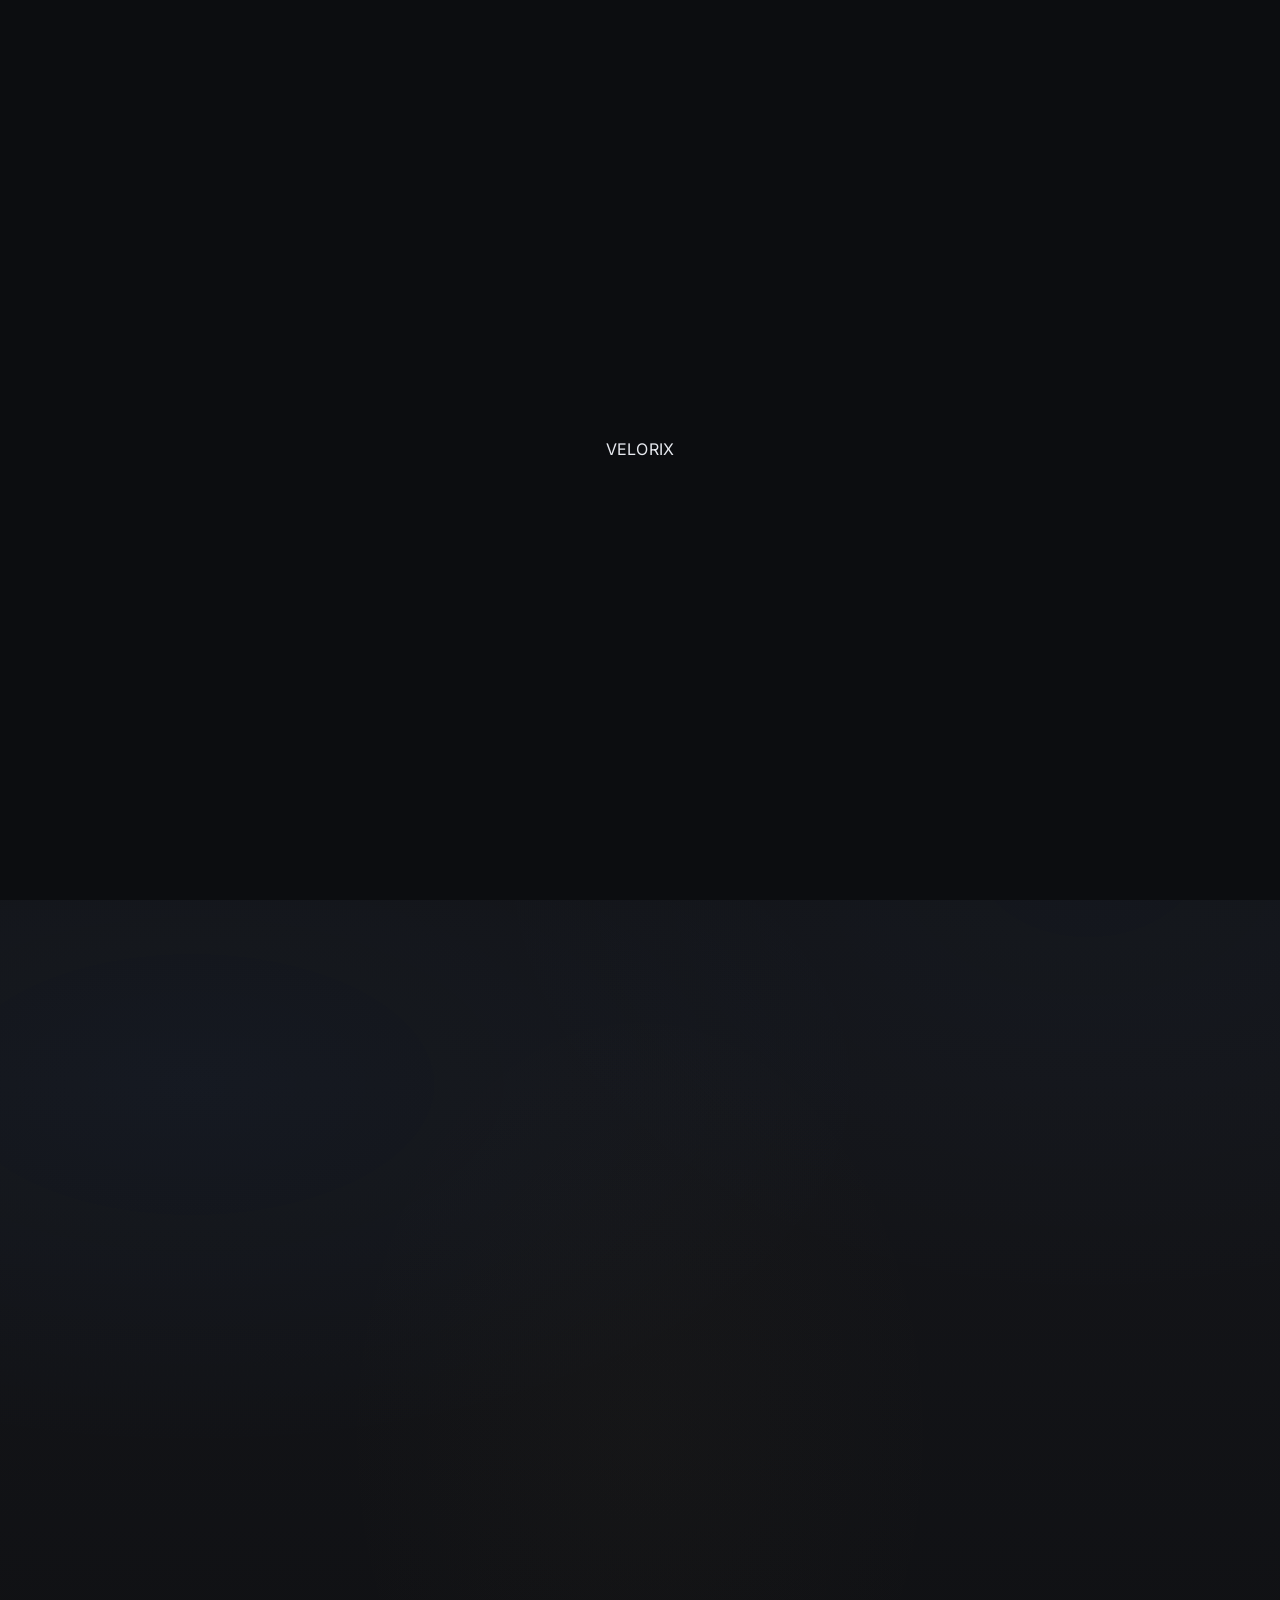
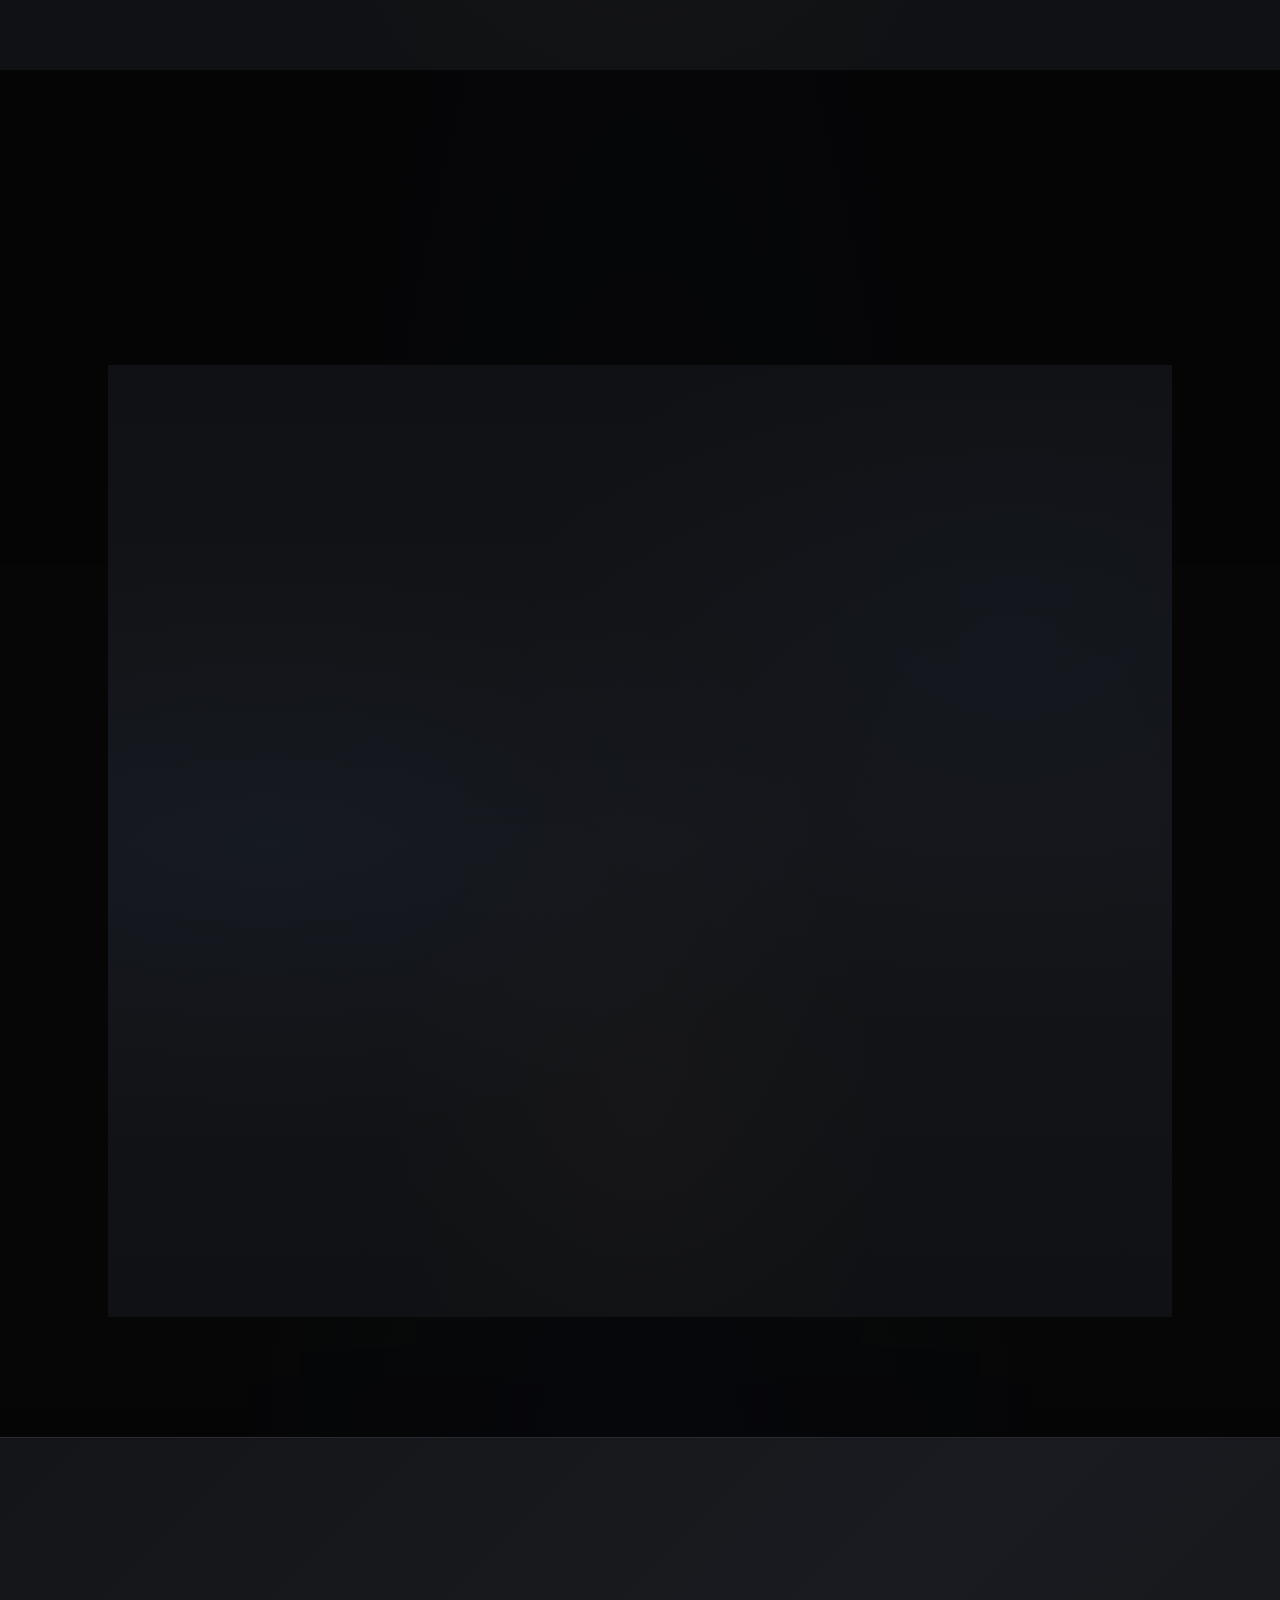
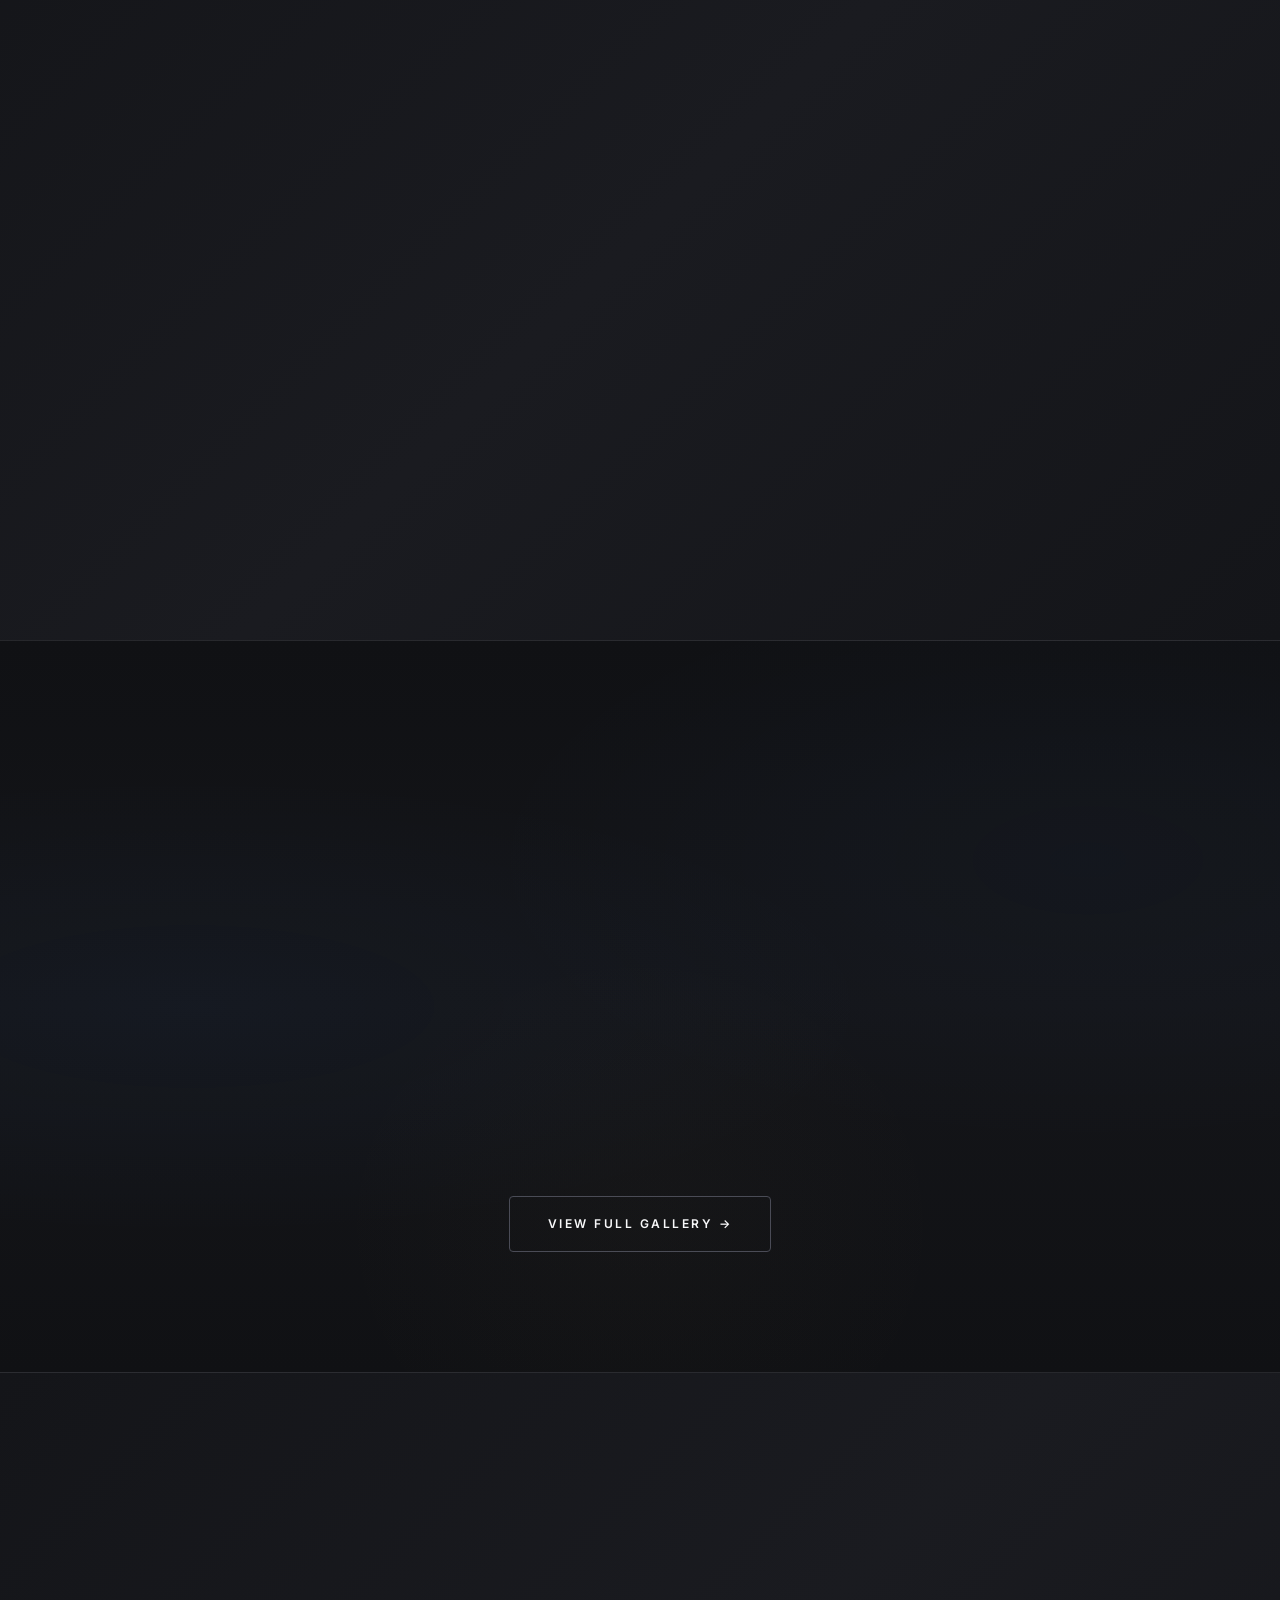
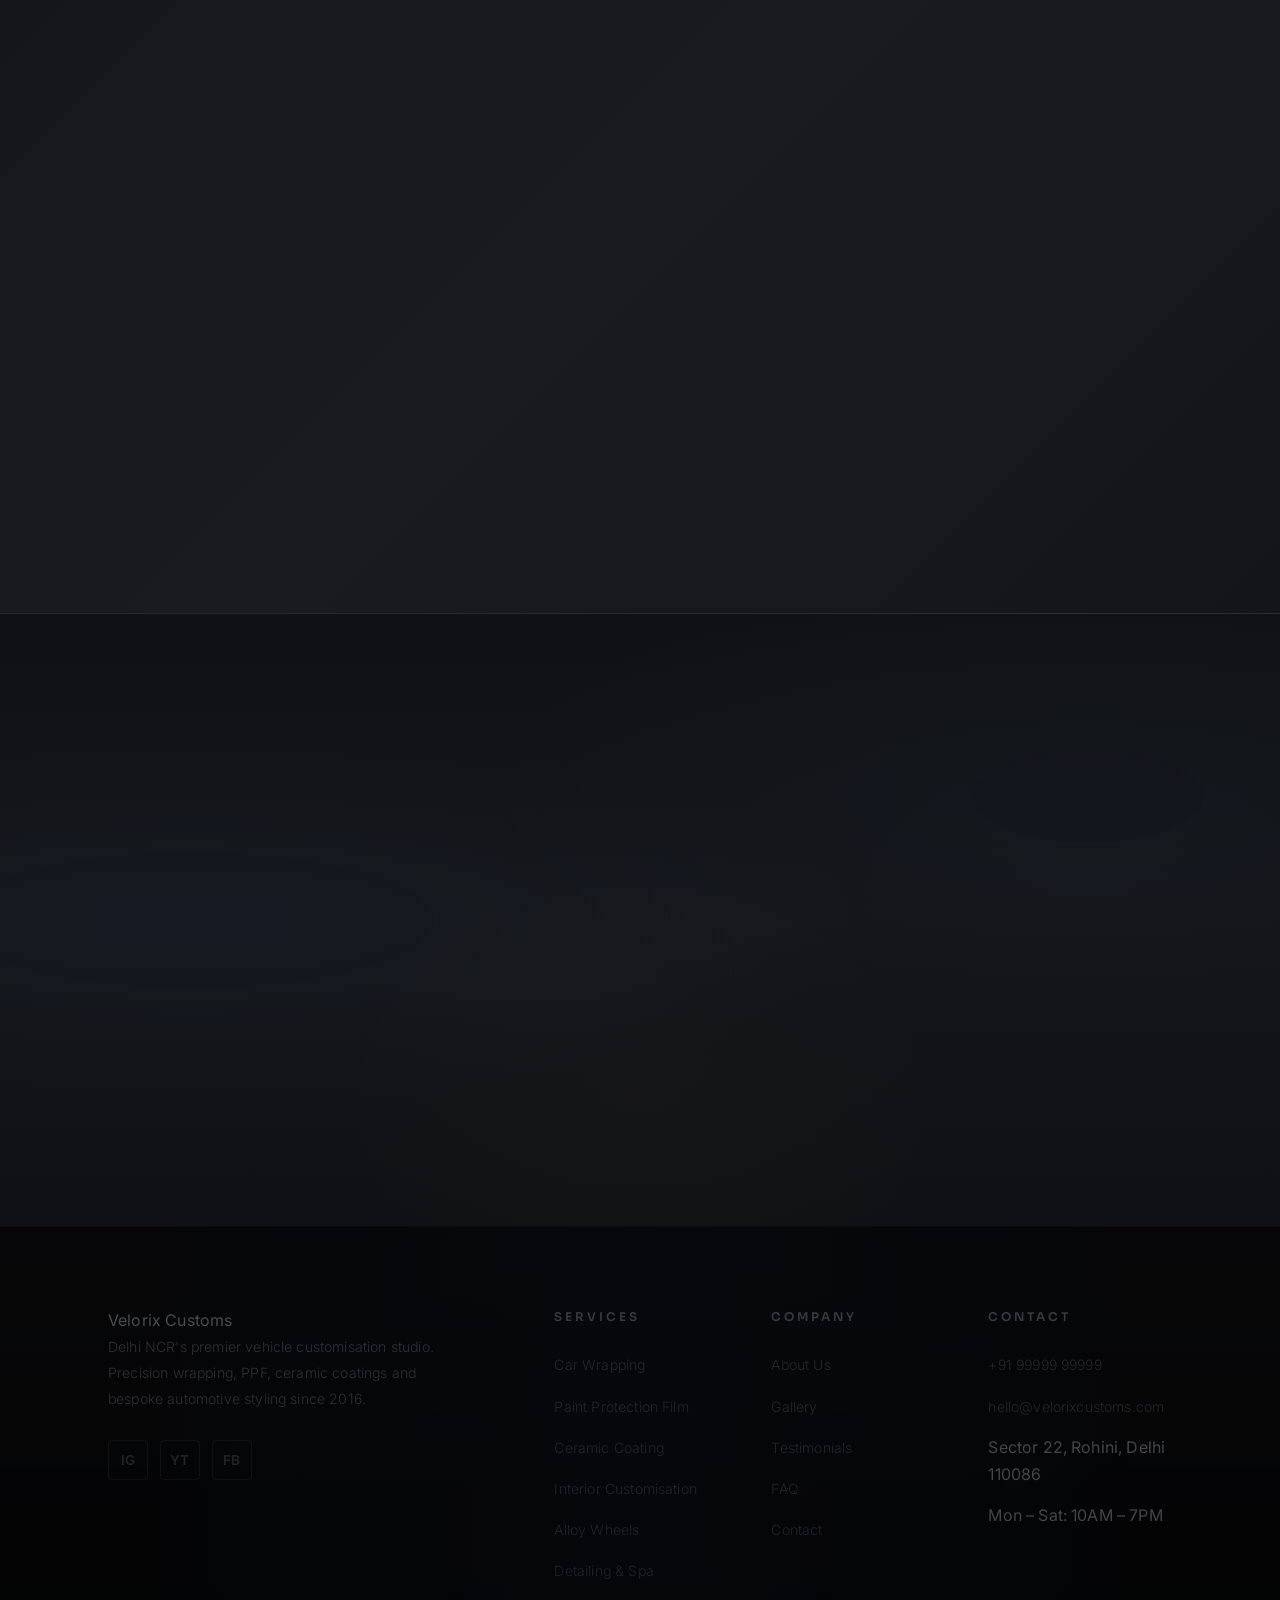
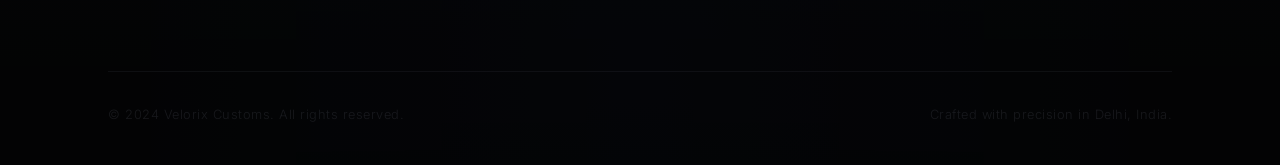
==== commit 382ad0c8: "Merge branch 'main' into polish/cinematic-ui-refinement" ====
--- a/index.html
+++ b/index.html
@@ -3,8 +3,8 @@
 <head>
   <meta charset="UTF-8">
   <meta name="viewport" content="width=device-width, initial-scale=1.0">
-  <meta name="description" content="Velorix Customs — Premium Car Wrapping, PPF, Ceramic Coating & Vehicle Customisation Studio in Rohini, Delhi">
-  <title>Velorix Customs | Premium Car Wrapping & Customisation Studio</title>
+  <meta name="description" content="Velorix Customs - Premium Car Wrapping, PPF, Ceramic Coating & Vehicle Customization Studio in Rohini, Delhi. Transform your vehicle with India's finest automotive styling experts.">
+  <title>Velorix Customs | Premium Car Wrapping & Customization Studio - Delhi</title>
   <link rel="preconnect" href="https://fonts.googleapis.com">
   <link rel="preconnect" href="https://fonts.gstatic.com" crossorigin>
   <link href="https://fonts.googleapis.com/css2?family=Inter:wght@300;400;500;600;700&family=Sora:wght@400;600;700;800&display=swap" rel="stylesheet">
@@ -55,52 +55,63 @@
 <!-- ── HERO ───────────────────────────────────────── -->
 <section class="hero" id="hero">
 
-  <!-- Background image -->
-  <div class="hero-img-wrap">
-    <img
-      src="https://images.unsplash.com/photo-1614162692292-7ac56d7f7f1e?w=1800&q=90&auto=format&fit=crop"
-      alt="Premium BMW in a cinematic dark studio — Velorix Customs Delhi"
-      class="hero-img"
-      id="heroImg"
-      loading="eager"
-      fetchpriority="high"
-    >
-    <div class="hero-img-overlay"></div>
-  </div>
-
-  <!-- Content -->
-  <div class="hero-body">
+  <!-- Hero Section -->
+  <section class="hero">
+    <div class="hero-bg" style="background-image: url('https://images.unsplash.com/photo-1617814076367-b759c7d7e738?w=1920&q=85');"></div>
+    <div class="hero-overlay"></div>
     <div class="hero-content">
-      <p class="hero-label fade-up" style="--d:0.05s">Delhi NCR's Premier Studio</p>
-      <h1 class="hero-headline fade-up" style="--d:0.18s">
-        Your car.<br>
-        Redefined.
-      </h1>
-      <p class="hero-sub fade-up" style="--d:0.32s">
-        Premium wrapping, PPF, ceramic coating &amp; bespoke customisation.<br class="br-hide">
-        Precision craftsmanship since 2016.
-      </p>
-      <div class="hero-actions fade-up" style="--d:0.46s">
-        <a href="services.html" class="btn-primary">Explore Services</a>
-        <a href="contact.html" class="btn-outline">Book a Consultation</a>
-      </div>
-    </div>
-
-    <!-- Stats pill -->
-    <div class="hero-stats fade-up" style="--d:0.62s">
-      <div class="hstat">
-        <strong>2500<span>+</span></strong>
-        <span>Vehicles Done</span>
-      </div>
-      <div class="hstat-div"></div>
-      <div class="hstat">
-        <strong>8<span>+</span></strong>
-        <span>Years Experience</span>
-      </div>
-      <div class="hstat-div"></div>
-      <div class="hstat">
-        <strong>99<span>%</span></strong>
-        <span>Client Satisfaction</span>
+      <p class="hero-subtitle">Delhi's Premier Customization Studio</p>
+      <h1 class="hero-title">Transform Your Drive<br>Into A Statement</h1>
+      <p class="hero-desc">Precision wrapping, paint protection, and bespoke styling for discerning automotive enthusiasts. Rohini, Delhi.</p>
+      <div class="hero-btns">
+        <a href="services.html" class="btn-primary">Explore Services &#8594;</a>
+        <a href="contact.html" class="btn-secondary">Book Consultation</a>
+      </div>
+    </div>
+
+  <!-- Featured Services -->
+  <section class="section section-dark">
+    <div class="section-header reveal">
+      <p class="section-label">What We Do</p>
+      <h2 class="section-title">Premium Services</h2>
+      <p class="section-desc">From vinyl wraps to ceramic coatings, we deliver automotive perfection with unmatched precision and certified materials.</p>
+    </div>
+    <div class="services-grid">
+      <div class="service-card reveal">
+        <div class="service-icon">&#9670;</div>
+        <h3>Car Wrapping</h3>
+        <p>Full body wraps in matte, gloss, satin, chrome delete and custom finishes using certified 3M & Avery Dennison materials.</p>
+        <a href="car-wrapping.html" class="card-link">Learn More &#8594;</a>
+      </div>
+      <div class="service-card reveal">
+        <div class="service-icon">&#9671;</div>
+        <h3>Paint Protection Film</h3>
+        <p>Self-healing PPF from XPEL & Llumar to shield your paint from stone chips, scratches, and Delhi's harsh environment.</p>
+        <a href="ppf.html" class="card-link">Learn More &#8594;</a>
+      </div>
+      <div class="service-card reveal">
+        <div class="service-icon">&#9672;</div>
+        <h3>Ceramic Coating</h3>
+        <p>Multi-layer 9H ceramic & graphene coatings for extreme gloss, hydrophobic protection, and years of UV resistance.</p>
+        <a href="ceramic-coating.html" class="card-link">Learn More &#8594;</a>
+      </div>
+      <div class="service-card reveal">
+        <div class="service-icon">&#9635;</div>
+        <h3>Interior Customization</h3>
+        <p>Custom leather seats, ambient lighting, starlight headliners, and bespoke cabin upgrades for a first-class experience.</p>
+        <a href="interior.html" class="card-link">Learn More &#8594;</a>
+      </div>
+      <div class="service-card reveal">
+        <div class="service-icon">&#11041;</div>
+        <h3>Alloy Wheels & Calipers</h3>
+        <p>Premium alloy upgrades, custom powder coating, caliper painting, and precision wheel refinishing for a complete stance.</p>
+        <a href="alloy-wheels.html" class="card-link">Learn More &#8594;</a>
+      </div>
+      <div class="service-card reveal">
+        <div class="service-icon">&#10023;</div>
+        <h3>Detailing & Car Spa</h3>
+        <p>Deep cleaning, multi-stage paint correction, engine bay detailing, and premium spa packages for showroom finish.</p>
+        <a href="detailing.html" class="card-link">Learn More &#8594;</a>
       </div>
     </div>
   </div>
@@ -122,199 +133,124 @@
       <p class="section-desc">Every service is performed by certified specialists in our climate-controlled facility using only top-tier materials.</p>
     </div>
 
-    <div class="services-grid">
-      <a href="car-wrapping.html" class="svc-card reveal" style="--rd:0s">
-        <div class="svc-num">01</div>
-        <div class="svc-body">
-          <h3>Car Wrapping</h3>
-          <p>Full body wraps in matte, gloss, satin &amp; colour-shift finishes using 3M and Avery Dennison materials.</p>
-        </div>
-        <span class="svc-arrow">→</span>
-      </a>
-      <a href="ppf.html" class="svc-card reveal" style="--rd:0.08s">
-        <div class="svc-num">02</div>
-        <div class="svc-body">
-          <h3>Paint Protection Film</h3>
-          <p>Self-healing PPF that shields your paint from stone chips, scratches and road damage for years.</p>
-        </div>
-        <span class="svc-arrow">→</span>
-      </a>
-      <a href="ceramic-coating.html" class="svc-card reveal" style="--rd:0.16s">
-        <div class="svc-num">03</div>
-        <div class="svc-body">
-          <h3>Ceramic Coating</h3>
-          <p>Multi-layer nano-ceramic &amp; graphene coatings for permanent hydrophobic protection and mirror gloss.</p>
-        </div>
-        <span class="svc-arrow">→</span>
-      </a>
-      <a href="interior.html" class="svc-card reveal" style="--rd:0.24s">
-        <div class="svc-num">04</div>
-        <div class="svc-body">
-          <h3>Interior Customisation</h3>
-          <p>Leather upholstery, ambient lighting, starlight roofs and bespoke cabin upgrades for luxury feel.</p>
-        </div>
-        <span class="svc-arrow">→</span>
-      </a>
-      <a href="alloy-wheels.html" class="svc-card reveal" style="--rd:0.32s">
-        <div class="svc-num">05</div>
-        <div class="svc-body">
-          <h3>Alloy Wheels &amp; Calipers</h3>
-          <p>Premium alloy upgrades, powder coating, diamond-cut refinishing and caliper painting.</p>
-        </div>
-        <span class="svc-arrow">→</span>
-      </a>
-      <a href="detailing.html" class="svc-card reveal" style="--rd:0.4s">
-        <div class="svc-num">06</div>
-        <div class="svc-body">
-          <h3>Detailing &amp; Car Spa</h3>
-          <p>Paint correction, engine bay detailing and showroom-finish spa packages that restore perfection.</p>
-        </div>
-        <span class="svc-arrow">→</span>
-      </a>
-    </div>
-  </div>
-</section>
-
-
-<!-- ── ABOUT STRIP ────────────────────────────────── -->
-<section class="section section-alt" id="about-strip">
-  <div class="container">
-    <div class="about-split">
-      <div class="about-img-col reveal-left">
-        <div class="about-img-frame">
-          <img
-            src="https://images.unsplash.com/photo-1619405399517-d7fce0f13302?w=900&q=80&auto=format&fit=crop"
-            alt="Velorix studio interior — precision detailing in progress"
-            loading="lazy"
-          >
-        </div>
-      </div>
-      <div class="about-text-col reveal-right">
-        <p class="section-tag">Why Choose Us</p>
-        <h2 class="section-title-left">The Velorix Standard</h2>
-        <p>We don't just wrap cars — we craft automotive art. Every project receives obsessive attention to detail using only certified materials from 3M, Avery Dennison and XPEL.</p>
-        <p>Based in Rohini, Delhi, our dust-free, climate-controlled facility is built for precision. From a daily-driver Fortuner to a track-spec M3, every car leaves in showroom condition.</p>
-        <ul class="about-checks">
-          <li><span class="check-icon">✓</span> Certified Installers</li>
-          <li><span class="check-icon">✓</span> Dust-Free Facility</li>
-          <li><span class="check-icon">✓</span> Premium Materials Only</li>
-          <li><span class="check-icon">✓</span> Lifetime Warranty*</li>
-          <li><span class="check-icon">✓</span> Free Pick-up &amp; Drop</li>
-          <li><span class="check-icon">✓</span> 100% Satisfaction Guarantee</li>
-        </ul>
-        <a href="about.html" class="btn-primary mt-s">Our Story →</a>
-      </div>
-    </div>
-  </div>
-</section>
-
-
-<!-- ── STATS BAR ──────────────────────────────────── -->
-<section class="stats-bar">
-  <div class="container">
-    <div class="stats-row">
-      <div class="stat reveal">
-        <strong><span class="counter" data-target="2500">0</span>+</strong>
-        <span>Vehicles Transformed</span>
-      </div>
-      <div class="stat reveal" style="--rd:0.1s">
-        <strong><span class="counter" data-target="8">0</span>+</strong>
-        <span>Years of Excellence</span>
-      </div>
-      <div class="stat reveal" style="--rd:0.2s">
-        <strong><span class="counter" data-target="50">0</span>+</strong>
-        <span>Premium Finishes</span>
-      </div>
-      <div class="stat reveal" style="--rd:0.3s">
-        <strong><span class="counter" data-target="99">0</span>%</strong>
-        <span>Client Satisfaction</span>
-      </div>
-    </div>
-  </div>
-</section>
-
-<!-- ── GALLERY PREVIEW ────────────────────────────── -->
-<section class="section" id="gallery-preview">
-  <div class="container">
-    <div class="section-head reveal">
-      <p class="section-tag">Recent Work</p>
-      <h2 class="section-title">Our Transformations</h2>
+  <!-- Before/After Showcase -->
+  <section class="section section-dark">
+    <div class="section-header reveal">
+      <p class="section-label">Transformations</p>
+      <h2 class="section-title">Before & After</h2>
+      <p class="section-desc">See the dramatic transformations we deliver for our clients — real cars, real results.</p>
+    </div>
+    <div class="ba-grid">
+      <div class="ba-item reveal">
+        <span class="ba-label">Before</span>
+        <img src="https://images.unsplash.com/photo-1555215695-3004980ad54e?w=800&q=80" alt="BMW 3 Series before wrap - stock white" loading="lazy">
+      </div>
+      <div class="ba-item reveal">
+        <span class="ba-label">After</span>
+        <img src="https://images.unsplash.com/photo-1607853202273-797f1c22a38e?w=800&q=80" alt="BMW 3 Series after matte black wrap" loading="lazy">
+      </div>
+    </div>
+  </div>
+</section>
+
+  <!-- Premium Experience Section -->
+  <section class="section section-darker">
+    <div class="about-grid">
+      <div class="about-image reveal-left">
+        <img src="https://images.unsplash.com/photo-1619405399517-d7fce0f13302?w=800&q=80" alt="Velorix Customs professional workshop">
+      </div>
+      <div class="about-text reveal-right">
+        <p class="section-label">Why Choose Us</p>
+        <h2>The Velorix Experience</h2>
+        <p>We don't just wrap cars — we craft automotive art. Every project receives meticulous attention to detail, using only certified premium materials from global leaders like 3M, Avery Dennison, and XPEL.</p>
+        <p>Located in Rohini, Delhi, our state-of-the-art facility is purpose-built for precision work in a controlled, dust-free environment with climate-controlled installation bays.</p>
+        <div class="about-features">
+          <div class="about-feature"><span class="check">&#10003;</span><span>Certified Installers</span></div>
+          <div class="about-feature"><span class="check">&#10003;</span><span>Dust-Free Facility</span></div>
+          <div class="about-feature"><span class="check">&#10003;</span><span>Premium Materials Only</span></div>
+          <div class="about-feature"><span class="check">&#10003;</span><span>Manufacturer Warranty</span></div>
+          <div class="about-feature"><span class="check">&#10003;</span><span>Pick-up & Delivery</span></div>
+          <div class="about-feature"><span class="check">&#10003;</span><span>100% Satisfaction</span></div>
+        </div>
+        <a href="about.html" class="btn-primary mt-40">About Our Studio &#8594;</a>
+      </div>
+    </div>
+  </div>
+</section>
+
+  <!-- Gallery Preview -->
+  <section class="section section-dark">
+    <div class="section-header reveal">
+      <p class="section-label">Our Work</p>
+      <h2 class="section-title">Recent Projects</h2>
+      <p class="section-desc">A glimpse into our latest automotive transformations across Delhi NCR.</p>
     </div>
     <div class="gallery-grid">
-      <div class="gallery-item reveal" style="--rd:0s">
-        <img src="https://images.unsplash.com/photo-1617814076367-b759c7d7e738?w=700&q=80&auto=format&fit=crop" alt="Matte Black BMW M3" loading="lazy">
-        <div class="gallery-caption">
-          <span>Matte Black Wrap</span>
-          <span>BMW M3</span>
-        </div>
-      </div>
-      <div class="gallery-item reveal" style="--rd:0.1s">
-        <img src="https://images.unsplash.com/photo-1580273916550-e323be2ae537?w=700&q=80&auto=format&fit=crop" alt="Ceramic coated Mercedes AMG" loading="lazy">
-        <div class="gallery-caption">
-          <span>Ceramic Coating</span>
-          <span>Mercedes-AMG C63</span>
-        </div>
-      </div>
-      <div class="gallery-item reveal" style="--rd:0.2s">
-        <img src="https://images.unsplash.com/photo-1503376780353-7e6692767b70?w=700&q=80&auto=format&fit=crop" alt="PPF on Porsche 911" loading="lazy">
-        <div class="gallery-caption">
-          <span>Full PPF</span>
-          <span>Porsche 911</span>
-        </div>
-      </div>
-      <div class="gallery-item reveal" style="--rd:0.3s">
-        <img src="https://images.unsplash.com/photo-1544636331-e26879cd4d9b?w=700&q=80&auto=format&fit=crop" alt="Satin Grey Audi RS5" loading="lazy">
-        <div class="gallery-caption">
-          <span>Satin Grey Wrap</span>
-          <span>Audi RS5</span>
-        </div>
-      </div>
-    </div>
-    <div class="section-foot reveal">
-      <a href="gallery.html" class="btn-outline">View Full Gallery →</a>
-    </div>
-  </div>
-</section>
-
-
-<!-- ── TESTIMONIALS ───────────────────────────────── -->
-<section class="section section-alt" id="testimonials">
-  <div class="container">
-    <div class="section-head reveal">
-      <p class="section-tag">Client Reviews</p>
-      <h2 class="section-title">What Our Clients Say</h2>
-    </div>
-    <div class="testi-grid">
-      <div class="testi-card reveal" style="--rd:0s">
-        <div class="testi-stars">★★★★★</div>
-        <p>"Absolutely blown away by the matte wrap on my BMW. Every edge is perfect. Velorix is Delhi's best-kept secret."</p>
-        <div class="testi-author">
-          <div class="testi-avatar">AK</div>
-          <div>
-            <strong>Arjun Kapoor</strong>
-            <span>BMW M4 Owner</span>
+      <div class="gallery-item reveal">
+        <img src="https://images.unsplash.com/photo-1607853202273-797f1c22a38e?w=600&q=80" alt="Matte Black BMW 3 Series wrap" loading="lazy">
+        <span class="overlay-text">Matte Black &#8212; BMW 3 Series</span>
+      </div>
+      <div class="gallery-item reveal">
+        <img src="https://images.unsplash.com/photo-1606611013016-969c19ba27bb?w=600&q=80" alt="Satin wrap on Mercedes C-Class" loading="lazy">
+        <span class="overlay-text">Satin Grey &#8212; Mercedes C-Class</span>
+      </div>
+      <div class="gallery-item reveal">
+        <img src="https://images.unsplash.com/photo-1616422285623-13ff0162193c?w=600&q=80" alt="Ceramic coating on Audi A4" loading="lazy">
+        <span class="overlay-text">Ceramic Coat &#8212; Audi A4</span>
+      </div>
+      <div class="gallery-item reveal">
+        <img src="https://images.unsplash.com/photo-1619362280286-f1f8fd5032ed?w=600&q=80" alt="PPF installation on Range Rover" loading="lazy">
+        <span class="overlay-text">Full PPF &#8212; Range Rover Sport</span>
+      </div>
+    </div>
+    <div class="text-center mt-60">
+      <a href="gallery.html" class="btn-secondary">View Full Gallery &#8594;</a>
+    </div>
+  </div>
+</section>
+
+
+  <!-- Testimonials Preview -->
+  <section class="section section-darker">
+    <div class="section-header reveal">
+      <p class="section-label">Client Voices</p>
+      <h2 class="section-title">What They Say</h2>
+      <p class="section-desc">Real feedback from car owners who trusted us with their prized vehicles.</p>
+    </div>
+    <div class="testimonial-grid">
+      <div class="testimonial-card reveal">
+        <span class="quote">&#8220;</span>
+        <div class="stars">&#9733;&#9733;&#9733;&#9733;&#9733;</div>
+        <p>Got my BMW 3 Series wrapped in matte black. The finish is absolutely flawless — every edge tucked perfectly. Best wrapping studio in Delhi NCR, hands down.</p>
+        <div class="testimonial-author">
+          <div class="avatar">AK</div>
+          <div class="info">
+            <h4>Arjun Kapoor</h4>
+            <span>BMW 320d Owner, Rohini</span>
           </div>
         </div>
       </div>
-      <div class="testi-card reveal" style="--rd:0.12s">
-        <div class="testi-stars">★★★★★</div>
-        <p>"Got PPF and ceramic coating on my Fortuner. The hydrophobic effect is unreal. Professional team, fair pricing."</p>
-        <div class="testi-author">
-          <div class="testi-avatar">RS</div>
-          <div>
-            <strong>Rahul Sharma</strong>
-            <span>Toyota Fortuner Owner</span>
+      <div class="testimonial-card reveal">
+        <span class="quote">&#8220;</span>
+        <div class="stars">&#9733;&#9733;&#9733;&#9733;&#9733;</div>
+        <p>PPF and ceramic coating on my new Fortuner. The hydrophobic effect is unreal — water just slides off. Clean facility, transparent pricing, highly professional team.</p>
+        <div class="testimonial-author">
+          <div class="avatar">RS</div>
+          <div class="info">
+            <h4>Rahul Sharma</h4>
+            <span>Toyota Fortuner Owner, Pitampura</span>
           </div>
         </div>
       </div>
-      <div class="testi-card reveal" style="--rd:0.24s">
-        <div class="testi-stars">★★★★★</div>
-        <p>"The interior work on my Range Rover is museum-quality. Starlight roof, ambient lighting — it's like a new car."</p>
-        <div class="testi-author">
-          <div class="testi-avatar">PM</div>
-          <div>
-            <strong>Priya Malhotra</strong>
-            <span>Range Rover Sport Owner</span>
+      <div class="testimonial-card reveal">
+        <span class="quote">&#8220;</span>
+        <div class="stars">&#9733;&#9733;&#9733;&#9733;&#9733;</div>
+        <p>The interior work on my Range Rover is museum-quality. Starlight roof, ambient lighting, custom leather — it feels like a brand new car inside. Incredible craftsmanship.</p>
+        <div class="testimonial-author">
+          <div class="avatar">PM</div>
+          <div class="info">
+            <h4>Priya Malhotra</h4>
+            <span>Range Rover Owner, Model Town</span>
           </div>
         </div>
       </div>
@@ -322,19 +258,14 @@
   </div>
 </section>
 
-<!-- ── CTA BANNER ─────────────────────────────────── -->
-<section class="cta-section reveal">
-  <div class="container">
-    <div class="cta-inner">
-      <div class="cta-text">
-        <h2>Ready to transform your vehicle?</h2>
-        <p>Book a free consultation at our Rohini studio. Walk-ins welcome, Mon–Sat 10AM–7PM.</p>
-      </div>
-      <div class="cta-btns">
-        <a href="contact.html" class="btn-primary">Get a Free Quote</a>
-        <a href="https://wa.me/919999999999" class="btn-whatsapp" target="_blank" rel="noopener">
-          WhatsApp Us
-        </a>
+  <!-- CTA Section -->
+  <section class="section section-dark">
+    <div class="cta-banner reveal">
+      <h2>Ready To Transform Your Vehicle?</h2>
+      <p>Book a free consultation with our experts. Walk-ins welcome at our Rohini studio.</p>
+      <div class="hero-btns">
+        <a href="contact.html" class="btn-primary">Get Free Quote &#8594;</a>
+        <a href="https://wa.me/919999999999" class="btn-secondary">WhatsApp Us</a>
       </div>
     </div>
   </div>
@@ -392,10 +323,8 @@
   </div>
 </footer>
 
-<!-- WhatsApp float -->
-<a href="https://wa.me/919999999999" class="wa-float" aria-label="Chat on WhatsApp" target="_blank" rel="noopener">
-  <svg width="24" height="24" viewBox="0 0 24 24" fill="currentColor"><path d="M17.472 14.382c-.297-.149-1.758-.867-2.03-.967-.273-.099-.471-.148-.67.15-.197.297-.767.966-.94 1.164-.173.199-.347.223-.644.075-.297-.15-1.255-.463-2.39-1.475-.883-.788-1.48-1.761-1.653-2.059-.173-.297-.018-.458.13-.606.134-.133.298-.347.446-.52.149-.174.198-.298.298-.497.099-.198.05-.371-.025-.52-.075-.149-.669-1.612-.916-2.207-.242-.579-.487-.5-.669-.51-.173-.008-.371-.01-.57-.01-.198 0-.52.074-.792.372-.272.297-1.04 1.016-1.04 2.479 0 1.462 1.065 2.875 1.213 3.074.149.198 2.096 3.2 5.077 4.487.709.306 1.262.489 1.694.625.712.227 1.36.195 1.871.118.571-.085 1.758-.719 2.006-1.413.248-.694.248-1.289.173-1.413-.074-.124-.272-.198-.57-.347z"/><path d="M12 0C5.373 0 0 5.373 0 12c0 2.112.553 4.094 1.522 5.815L.057 23.082a.5.5 0 00.614.665l5.56-1.453A11.934 11.934 0 0012 24c6.627 0 12-5.373 12-12S18.627 0 12 0zm0 22c-1.854 0-3.6-.504-5.105-1.385l-.366-.217-3.3.863.879-3.21-.238-.381A9.96 9.96 0 012 12C2 6.477 6.477 2 12 2s10 4.477 10 10-4.477 10-10 10z"/></svg>
-</a>
+  <!-- WhatsApp Float -->
+  <a href="https://wa.me/919999999999" class="whatsapp-float" aria-label="Chat on WhatsApp">&#128172;</a>
 
 <script src="assets/js/main.js"></script>
 </body>
--- a/assets/css/style.css
+++ b/assets/css/style.css
@@ -1,58 +1,70 @@
-/* ═══════════════════════════════════════════════════════
-   VELORIX CUSTOMS — Premium Automotive Studio
-   Design system: charcoal, silver, clean luxury
-═══════════════════════════════════════════════════════ */
-
-/* ── TOKENS ─────────────────────────────────────────── */
+/* ===== VELORIX CUSTOMS - Premium Automotive Studio V2 ===== */
+/* ===== Complete Redesign: Cinematic Luxury Dark Theme ===== */
+
 :root {
-  /* Backgrounds — layered graphite, never flat black */
-  --bg:           #0c0c0e;
-  --bg-alt:       #111115;
-  --bg-section:   linear-gradient(160deg, #0f0f13 0%, #0c0c0e 100%);
-  --surface:      #18181d;
-  --surface-2:    #202026;
-  --surface-glass: rgba(255,255,255,0.04);
-
-  --border:       rgba(255,255,255,0.07);
-  --border-light: rgba(255,255,255,0.12);
-  --border-accent: rgba(29,140,248,0.22);
-
-  /* Text */
-  --text-primary:   #eeeef2;
-  --text-secondary: #878793;
-  --text-muted:     #4a4a56;
-
-  /* Accent — cleaner blue */
-  --accent:      #1d8cf8;
-  --accent-dark: #0f72e0;
-  --accent-dim:  rgba(29,140,248,0.12);
-  --accent-glow: rgba(29,140,248,0.22);
-
-  /* Radii */
-  --radius-xs: 4px;
-  --radius-sm: 8px;
-  --radius:    14px;
-  --radius-lg: 20px;
-  --radius-xl: 28px;
-
-  /* Shadows */
-  --shadow-sm:  0 2px 16px rgba(0,0,0,0.4);
-  --shadow-md:  0 8px 40px rgba(0,0,0,0.55);
-  --shadow-lg:  0 24px 72px rgba(0,0,0,0.65);
-  --shadow-card: 0 4px 24px rgba(0,0,0,0.45), 0 1px 0 rgba(255,255,255,0.04) inset;
-
-  /* Motion */
-  --ease:       cubic-bezier(0.22, 1, 0.36, 1);
-  --ease-out:   cubic-bezier(0.0, 0, 0.2, 1);
-  --ease-in:    cubic-bezier(0.4, 0, 1, 1);
-
-  /* Typography */
-  --font-head: 'Sora', sans-serif;
+  /* Luxury Graphite Palette - NOT pure black */
+  --black-pure: #0c0d10;
+  --black-rich: #101114;
+  --black-deep: #141519;
+  --black-card: #1a1b20;
+  --black-elevated: #1f2128;
+  --black-surface: #262830;
+  --gray-900: #2c2e37;
+  --gray-800: #383a44;
+  --gray-700: #484a56;
+  --gray-600: #5a5c6a;
+  --gray-500: #747684;
+  --gray-400: #9496a6;
+  --gray-300: #b4b6c4;
+  --gray-200: #d0d2dc;
+  --gray-100: #ecedf2;
+  --white: #f8f9fc;
+  --white-soft: #e8eaf0;
+
+  --accent: #3d8bfa;
+  --accent-light: #6aadff;
+  --accent-dim: rgba(61, 139, 250, 0.1);
+  --accent-glow: rgba(61, 139, 250, 0.2);
+  --accent-strong: rgba(61, 139, 250, 0.35);
+
+  --gold: #d4b35a;
+  --gold-dim: rgba(212, 179, 90, 0.12);
+
+  /* Enhanced Glassmorphism */
+  --glass-bg: rgba(255, 255, 255, 0.03);
+  --glass-bg-hover: rgba(255, 255, 255, 0.06);
+  --glass-border: rgba(255, 255, 255, 0.08);
+  --glass-border-hover: rgba(255, 255, 255, 0.15);
+
+  /* Richer Shadows with color tint */
+  --shadow-sm: 0 2px 12px rgba(0,0,0,0.2), 0 1px 4px rgba(0,0,0,0.1);
+  --shadow-md: 0 8px 40px rgba(0,0,0,0.25), 0 2px 12px rgba(0,0,0,0.15);
+  --shadow-lg: 0 24px 70px rgba(0,0,0,0.3), 0 8px 24px rgba(0,0,0,0.2);
+  --shadow-xl: 0 40px 100px rgba(0,0,0,0.4), 0 12px 40px rgba(0,0,0,0.25);
+  --shadow-glow: 0 0 50px var(--accent-dim), 0 0 20px var(--accent-dim);
+
+  --ease-out: cubic-bezier(0.16, 1, 0.3, 1);
+  --ease-in-out: cubic-bezier(0.65, 0, 0.35, 1);
+  --ease-spring: cubic-bezier(0.34, 1.56, 0.64, 1);
+
+  --font-display: 'Sora', sans-serif;
   --font-body: 'Inter', sans-serif;
 
-  /* Spacing scale */
-  --space-section: 112px;
-  --space-section-sm: 80px;
+  --radius-sm: 4px;
+  --radius-md: 8px;
+  --radius-lg: 16px;
+  --radius-xl: 24px;
+}
+
+
+/* ===== Reset & Base ===== */
+*, *::before, *::after { margin: 0; padding: 0; box-sizing: border-box; }
+
+html {
+  scroll-behavior: smooth;
+  font-size: 16px;
+  -webkit-font-smoothing: antialiased;
+  -moz-osx-font-smoothing: grayscale;
 }
 
 /* ── RESET ───────────────────────────────────────────── */
@@ -60,18 +72,23 @@
 html { scroll-behavior:smooth; font-size:16px; }
 body {
   font-family: var(--font-body);
-  background: var(--bg);
-  color: var(--text-primary);
+  background: var(--black-rich);
+  background-image: linear-gradient(180deg, var(--black-rich) 0%, var(--black-deep) 100%);
+  color: var(--white-soft);
   overflow-x: hidden;
-  line-height: 1.65;
-  -webkit-font-smoothing: antialiased;
-  -moz-osx-font-smoothing: grayscale;
-}
-a { text-decoration:none; color:inherit; }
-ul { list-style:none; }
-img { display:block; max-width:100%; height:auto; }
-button { font-family:inherit; cursor:pointer; }
-
+  line-height: 1.7;
+  letter-spacing: 0.01em;
+}
+
+a { text-decoration: none; color: inherit; transition: all 0.35s var(--ease-out); }
+ul { list-style: none; }
+img { max-width: 100%; height: auto; display: block; }
+button { font-family: var(--font-body); cursor: pointer; border: none; outline: none; }
+
+::selection {
+  background: var(--accent);
+  color: var(--white);
+}
 
 /* ── CONTAINER ───────────────────────────────────────── */
 .container {
@@ -84,136 +101,158 @@
 
 /* ── LOADER ──────────────────────────────────────────── */
 .loader {
-  position: fixed; inset: 0;
-  background: var(--bg);
-  display: flex; align-items: center; justify-content: center;
+  position: fixed;
+  inset: 0;
+  background: var(--black-pure);
+  display: flex;
+  align-items: center;
+  justify-content: center;
   z-index: 99999;
-  transition: opacity 0.55s var(--ease), visibility 0.55s;
-}
-.loader.out { opacity: 0; visibility: hidden; pointer-events: none; }
-.loader-inner { text-align: center; }
-.loader-logo {
-  display: block;
-  font-family: var(--font-head);
-  font-size: 1.4rem;
-  font-weight: 700;
-  letter-spacing: 10px;
-  color: var(--text-primary);
-  margin-bottom: 20px;
-}
-.loader-track {
-  width: 160px; height: 2px;
-  background: var(--surface-2);
-  border-radius: 2px;
+  transition: opacity 0.8s var(--ease-out), visibility 0.8s var(--ease-out);
+}
+.loader.hidden { opacity: 0; visibility: hidden; pointer-events: none; }
+.loader-content { text-align: center; }
+.loader-content h2 {
+  font-family: var(--font-display);
+  font-size: 1.8rem;
+  font-weight: 600;
+  letter-spacing: 12px;
+  text-transform: uppercase;
+  background: linear-gradient(90deg, var(--gray-600), var(--white), var(--gray-600));
+  background-size: 200%;
+  -webkit-background-clip: text;
+  -webkit-text-fill-color: transparent;
+  background-clip: text;
+  animation: shimmer 2.5s ease infinite;
+}
+.loader-bar {
+  width: 160px; height: 1px;
+  background: var(--gray-800);
+  margin: 24px auto 0;
+  border-radius: 1px;
   overflow: hidden;
   margin: 0 auto;
 }
-.loader-fill {
+.loader-bar::after {
+  content: '';
+  display: block;
+  width: 30%;
   height: 100%;
-  width: 0;
   background: var(--accent);
-  border-radius: 2px;
-  animation: loaderFill 1s var(--ease) forwards;
-}
-@keyframes loaderFill { to { width: 100%; } }
+  border-radius: 1px;
+  animation: loadBar 1.4s var(--ease-in-out) infinite;
+}
+@keyframes shimmer { 0%{background-position:200%} 100%{background-position:-200%} }
+@keyframes loadBar { 0%{transform:translateX(-100%)} 100%{transform:translateX(450%)} }
+
 
 /* ── NAVBAR ──────────────────────────────────────────── */
 .navbar {
-  position: fixed; top: 0; left: 0;
-  width: 100%; z-index: 9000;
-  padding: 24px 52px;
-  display: flex; align-items: center; justify-content: space-between;
-  transition: all 0.45s var(--ease);
+  position: fixed;
+  top: 0; left: 0;
+  width: 100%;
+  z-index: 9999;
+  padding: 28px 64px;
+  display: flex;
+  align-items: center;
+  justify-content: space-between;
+  transition: all 0.5s var(--ease-out);
+  background: transparent;
 }
 .navbar.scrolled {
-  background: rgba(12,12,14,0.88);
-  backdrop-filter: blur(28px) saturate(180%);
-  -webkit-backdrop-filter: blur(28px) saturate(180%);
-  border-bottom: 1px solid var(--border);
-  padding: 16px 52px;
+  background: rgba(16, 17, 20, 0.88);
+  backdrop-filter: blur(28px) saturate(1.3);
+  -webkit-backdrop-filter: blur(28px) saturate(1.3);
+  padding: 18px 64px;
+  border-bottom: 1px solid rgba(255,255,255,0.06);
+  box-shadow: 0 4px 40px rgba(0,0,0,0.2), 0 1px 0 rgba(255,255,255,0.03) inset;
 }
 .nav-logo {
-  font-family: var(--font-head);
-  font-size: 1.4rem;
-  font-weight: 800;
-  letter-spacing: 1.5px;
+  font-family: var(--font-display);
+  font-size: 1.5rem;
+  font-weight: 700;
+  letter-spacing: 4px;
   text-transform: uppercase;
+  color: var(--white);
 }
 .nav-logo span { color: var(--accent); }
-
-.nav-links { display: flex; gap: 38px; }
+.nav-links { display: flex; align-items: center; gap: 40px; }
 .nav-links a {
   font-size: 0.78rem;
   font-weight: 500;
-  letter-spacing: 1.8px;
+  letter-spacing: 1.5px;
   text-transform: uppercase;
-  color: var(--text-secondary);
+  color: var(--gray-300);
   position: relative;
-  padding-bottom: 4px;
-  transition: color 0.3s;
+  padding: 6px 0;
 }
 .nav-links a::after {
-  content:''; position:absolute; bottom:0; left:0;
-  width:0; height:1px;
-  background: linear-gradient(90deg, var(--accent), rgba(29,140,248,0.4));
-  transition: width 0.4s var(--ease);
-}
-.nav-links a:hover,
-.nav-links a.active { color: var(--text-primary); }
-.nav-links a:hover::after,
-.nav-links a.active::after { width: 100%; }
-
-/* Hamburger */
+  content: '';
+  position: absolute;
+  bottom: 0; left: 50%;
+  width: 0; height: 1.5px;
+  background: var(--accent);
+  transition: all 0.4s var(--ease-out);
+  transform: translateX(-50%);
+}
+.nav-links a:hover { color: var(--white); }
+.nav-links a:hover::after { width: 100%; }
+.nav-links a.active { color: var(--white); }
+.nav-links a.active::after { width: 24px; }
+
+
+/* ===== Hamburger & Mobile Menu ===== */
 .hamburger {
   display: none;
-  flex-direction: column; gap: 5px;
-  background: none; border: none;
-  z-index: 10001; cursor: pointer;
+  flex-direction: column;
+  gap: 6px;
+  cursor: pointer;
+  z-index: 10001;
+  padding: 8px;
 }
 .hamburger span {
-  display: block;
   width: 24px; height: 1.5px;
-  background: var(--text-primary);
+  background: var(--white);
+  transition: all 0.4s var(--ease-out);
   border-radius: 2px;
-  transition: all 0.38s var(--ease);
-}
-.hamburger.open span:nth-child(1) { transform: rotate(45deg) translate(4.5px,4.5px); }
-.hamburger.open span:nth-child(2) { opacity:0; transform: scaleX(0); }
-.hamburger.open span:nth-child(3) { transform: rotate(-45deg) translate(4.5px,-4.5px); }
+  transform-origin: center;
+}
+.hamburger.active span:nth-child(1) { transform: rotate(45deg) translate(5px, 5px); }
+.hamburger.active span:nth-child(2) { opacity: 0; transform: scaleX(0); }
+.hamburger.active span:nth-child(3) { transform: rotate(-45deg) translate(5px, -5px); }
 
 /* Mobile menu */
 .mobile-menu {
-  position: fixed; inset: 0;
-  background: rgba(10,10,12,0.97);
-  backdrop-filter: blur(28px);
-  display: flex; flex-direction: column;
-  align-items: center; justify-content: center; gap: 32px;
+  position: fixed;
+  inset: 0;
+  background: rgba(5, 5, 7, 0.97);
+  backdrop-filter: blur(40px);
+  -webkit-backdrop-filter: blur(40px);
+  display: flex;
+  flex-direction: column;
+  align-items: center;
+  justify-content: center;
+  gap: 28px;
   transform: translateX(100%);
-  transition: transform 0.48s cubic-bezier(0.77,0,0.175,1);
+  transition: transform 0.6s var(--ease-out);
   z-index: 10000;
 }
-.mobile-menu.open { transform: translateX(0); }
+.mobile-menu.active { transform: translateX(0); }
 .mobile-menu a {
-  font-family: var(--font-head);
-  font-size: 1.25rem; letter-spacing: 3px; text-transform: uppercase;
-  color: var(--text-secondary);
-  transition: color 0.25s;
-}
-.mobile-menu a:hover { color: var(--text-primary); }
-.mobile-close {
-  position: absolute; top: 28px; right: 28px;
-  background: none; border: none;
-  color: var(--text-secondary);
-  font-size: 1.3rem; cursor: pointer;
-  transition: color 0.25s;
-}
-.mobile-close:hover { color: var(--text-primary); }
-@media (max-width:768px) {
-  .navbar { padding: 18px 24px; }
-  .navbar.scrolled { padding: 14px 24px; }
-  .nav-links { display: none; }
-  .hamburger { display: flex; }
-}
+  font-family: var(--font-display);
+  font-size: 1.3rem;
+  font-weight: 400;
+  letter-spacing: 4px;
+  text-transform: uppercase;
+  color: var(--gray-400);
+  transition: all 0.3s var(--ease-out);
+  position: relative;
+}
+.mobile-menu a:hover {
+  color: var(--white);
+  letter-spacing: 6px;
+}
+
 
 
 /* ── HERO ────────────────────────────────────────────── */
@@ -224,181 +263,68 @@
   overflow: hidden;
   background: #080809; /* failsafe while image loads */
 }
-
-/* ── Image layer */
-.hero-img-wrap {
-  position: absolute; inset: 0;
-  z-index: 0;
-  overflow: hidden;
-}
-.hero-img {
-  width: 100%; height: 100%;
-  object-fit: cover;
-  object-position: 60% 40%;
-  transform: scale(1.06);
-  transition: transform 9s cubic-bezier(0.0,0,0.2,1);
+.hero-bg {
+  position: absolute;
+  inset: 0;
+  background-size: cover;
+  background-position: center;
+  background-repeat: no-repeat;
+  filter: brightness(0.35) saturate(0.9);
+  transform: scale(1.08);
+  transition: transform 12s var(--ease-out);
   will-change: transform;
 }
-.hero-img-loaded { transform: scale(1.02); }
-
-/* Multi-layer cinematic overlay */
-.hero-img-overlay {
-  position: absolute; inset: 0;
+.hero:hover .hero-bg { transform: scale(1.15); }
+.hero-overlay {
+  position: absolute;
+  inset: 0;
   background:
-    /* hard left vignette for text legibility */
-    linear-gradient(105deg,
-      rgba(8,8,10,0.95) 0%,
-      rgba(8,8,10,0.80) 30%,
-      rgba(8,8,10,0.45) 55%,
-      rgba(8,8,10,0.05) 80%,
-      transparent 100%),
-    /* bottom-up gradient for anchoring */
-    linear-gradient(to top,
-      rgba(8,8,10,0.90) 0%,
-      rgba(8,8,10,0.40) 30%,
-      transparent 60%),
-    /* global cinematic darkening */
-    rgba(8,8,10,0.15);
-}
-
-/* Animated light sweep — subtle cinematic shimmer */
-.hero-img-overlay::after {
-  content: '';
-  position: absolute; inset: 0;
-  background: linear-gradient(
-    125deg,
-    transparent 20%,
-    rgba(255,255,255,0.025) 45%,
-    rgba(255,255,255,0.055) 50%,
-    rgba(255,255,255,0.025) 55%,
-    transparent 80%
-  );
-  background-size: 200% 100%;
-  animation: heroSweep 7s ease-in-out 1.5s infinite;
-  pointer-events: none;
-}
-@keyframes heroSweep {
-  0%   { background-position: 200% 0; opacity: 0; }
-  10%  { opacity: 1; }
-  50%  { background-position: -100% 0; opacity: 1; }
-  60%  { opacity: 0; }
-  100% { background-position: -100% 0; opacity: 0; }
-}
-
-/* ── Content */
-.hero-body {
-  position: relative; z-index: 2;
-  flex: 1;
-  display: flex; flex-direction: column; justify-content: center;
-  padding: 148px 56px 96px;
-  max-width: 780px;
-}
-
-/* Label */
-.hero-label {
-  display: inline-flex; align-items: center; gap: 12px;
-  font-size: 0.7rem;
-  font-weight: 600;
-  letter-spacing: 5px;
+    linear-gradient(180deg, rgba(0,0,0,0.5) 0%, rgba(0,0,0,0.2) 40%, rgba(0,0,0,0.75) 100%),
+    radial-gradient(ellipse at 50% 100%, rgba(45,127,249,0.06) 0%, transparent 60%);
+}
+.hero-content {
+  position: relative;
+  z-index: 10;
+  text-align: center;
+  max-width: 860px;
+  padding: 0 24px;
+}
+.hero-subtitle {
+  font-size: 0.72rem;
+  letter-spacing: 8px;
   text-transform: uppercase;
-  color: var(--accent);
+  color: var(--accent-light);
   margin-bottom: 28px;
-}
-.hero-label::before {
-  content: '';
-  display: block;
-  width: 28px; height: 1px;
-  background: var(--accent);
-  opacity: 0.7;
-}
-
-/* Headline */
-.hero-headline {
-  font-family: var(--font-head);
-  font-size: clamp(3.2rem, 5.8vw, 6rem);
-  font-weight: 800;
-  line-height: 1.0;
+  font-weight: 500;
+  opacity: 0.9;
+}
+.hero-title {
+  font-family: var(--font-display);
+  font-size: clamp(2.8rem, 6.5vw, 5.2rem);
+  font-weight: 700;
+  line-height: 1.05;
+  margin-bottom: 28px;
   letter-spacing: -2px;
-  color: #ffffff;
-  margin-bottom: 28px;
-}
-
-/* Sub */
-.hero-sub {
+  background: linear-gradient(180deg, var(--white) 0%, var(--gray-300) 100%);
+  -webkit-background-clip: text;
+  -webkit-text-fill-color: transparent;
+  background-clip: text;
+}
+.hero-desc {
   font-size: 1.05rem;
-  color: rgba(255,255,255,0.55);
-  line-height: 1.75;
-  max-width: 420px;
-  margin-bottom: 44px;
-  font-weight: 400;
-}
-
-/* CTA row */
-.hero-actions {
-  display: flex; gap: 14px; flex-wrap: wrap;
-  margin-bottom: 60px;
-}
-
-/* Stats pill — glassmorphism */
-.hero-stats {
-  display: inline-flex; align-items: center;
-  background: rgba(255,255,255,0.04);
-  backdrop-filter: blur(16px) saturate(160%);
-  -webkit-backdrop-filter: blur(16px) saturate(160%);
-  border: 1px solid rgba(255,255,255,0.10);
-  border-top-color: rgba(255,255,255,0.16);
-  border-radius: var(--radius);
-  padding: 20px 32px;
-  width: fit-content;
-  box-shadow: 0 8px 32px rgba(0,0,0,0.25), 0 1px 0 rgba(255,255,255,0.06) inset;
-}
-.hstat {
-  display: flex; flex-direction: column; gap: 4px;
-  padding: 0 28px;
-}
-.hstat:first-child { padding-left: 0; }
-.hstat:last-child  { padding-right: 0; }
-.hstat strong {
-  font-family: var(--font-head);
-  font-size: 1.75rem; font-weight: 800;
-  color: #ffffff;
-  line-height: 1;
-  letter-spacing: -0.5px;
-}
-.hstat strong span { color: var(--accent); font-size: 1.15rem; }
-.hstat > span:last-child {
-  font-size: 0.62rem; font-weight: 500;
-  letter-spacing: 2px; text-transform: uppercase;
-  color: rgba(255,255,255,0.35);
-}
-.hstat-div {
-  width: 1px; height: 38px;
-  background: rgba(255,255,255,0.1);
-  flex-shrink: 0;
-}
-
-/* Scroll cue */
-.scroll-cue {
-  position: absolute; bottom: 40px; left: 56px;
-  z-index: 2;
-  display: flex; flex-direction: column; align-items: center; gap: 10px;
-}
-.scroll-cue::before {
-  content: 'Scroll';
-  font-size: 0.6rem; font-weight: 600;
-  letter-spacing: 3px; text-transform: uppercase;
-  color: rgba(255,255,255,0.25);
-}
-.scroll-cue span {
-  display: block;
-  width: 1px; height: 52px;
-  background: linear-gradient(to bottom, rgba(255,255,255,0.5), transparent);
-  animation: scrollPulse 2.5s ease-in-out infinite;
-}
-@keyframes scrollPulse {
-  0%,100% { opacity:0.3; transform:scaleY(1);   transform-origin:top; }
-  50%      { opacity:1;   transform:scaleY(1.15); transform-origin:top; }
-}
+  color: var(--gray-300);
+  max-width: 540px;
+  margin: 0 auto 44px;
+  line-height: 1.8;
+  font-weight: 300;
+}
+.hero-btns {
+  display: flex;
+  gap: 16px;
+  justify-content: center;
+  flex-wrap: wrap;
+}
+
 
 /* Fade-up entrance */
 .fade-up {
@@ -435,47 +361,60 @@
 
 /* ── BUTTONS ─────────────────────────────────────────── */
 .btn-primary {
-  display: inline-flex; align-items: center; gap: 9px;
-  padding: 15px 36px;
+  display: inline-flex;
+  align-items: center;
+  gap: 10px;
+  padding: 17px 38px;
   background: var(--accent);
-  color: #fff;
-  font-size: 0.78rem; font-weight: 700;
-  letter-spacing: 1.8px; text-transform: uppercase;
-  border: none; border-radius: var(--radius-sm);
+  color: var(--white);
+  font-size: 0.75rem;
+  font-weight: 600;
+  letter-spacing: 2.5px;
+  text-transform: uppercase;
+  border: none;
+  border-radius: var(--radius-sm);
   cursor: pointer;
-  transition: background 0.3s, transform 0.28s var(--ease), box-shadow 0.3s;
-  position: relative; overflow: hidden;
+  transition: all 0.4s var(--ease-out);
+  position: relative;
+  overflow: hidden;
+  box-shadow: 0 4px 20px var(--accent-dim);
 }
 .btn-primary::after {
   content: '';
-  position: absolute; inset: 0;
-  background: linear-gradient(to bottom, rgba(255,255,255,0.1), transparent);
-  pointer-events: none;
+  position: absolute;
+  inset: 0;
+  background: linear-gradient(90deg, transparent, rgba(255,255,255,0.15), transparent);
+  transform: translateX(-100%);
+  transition: transform 0.6s var(--ease-out);
 }
 .btn-primary:hover {
-  background: var(--accent-dark);
-  transform: translateY(-2px);
-  box-shadow: 0 10px 28px var(--accent-glow);
-}
-.btn-primary:active { transform: translateY(0); }
-
-.btn-outline {
-  display: inline-flex; align-items: center; gap: 9px;
-  padding: 14px 34px;
+  transform: translateY(-3px);
+  box-shadow: 0 12px 40px var(--accent-glow);
+}
+.btn-primary:hover::before { transform: translateX(100%); }
+
+.btn-secondary {
+  display: inline-flex;
+  align-items: center;
+  gap: 10px;
+  padding: 17px 38px;
   background: transparent;
-  color: rgba(255,255,255,0.75);
-  font-size: 0.78rem; font-weight: 600;
-  letter-spacing: 1.8px; text-transform: uppercase;
-  border: 1px solid rgba(255,255,255,0.18);
+  color: var(--white);
+  font-size: 0.75rem;
+  font-weight: 600;
+  letter-spacing: 2.5px;
+  text-transform: uppercase;
+  border: 1px solid var(--gray-700);
   border-radius: var(--radius-sm);
   cursor: pointer;
-  transition: border-color 0.3s, color 0.3s, background 0.3s, transform 0.28s var(--ease);
-}
-.btn-outline:hover {
-  border-color: rgba(29,140,248,0.5);
-  color: var(--accent);
-  background: rgba(29,140,248,0.06);
-  transform: translateY(-2px);
+  transition: all 0.4s var(--ease-out);
+}
+.btn-secondary:hover {
+  border-color: var(--accent);
+  color: var(--accent-light);
+  transform: translateY(-3px);
+  box-shadow: 0 8px 30px rgba(45,127,249,0.1);
+  background: var(--accent-dim);
 }
 
 .btn-whatsapp {
@@ -495,149 +434,130 @@
 }
 .mt-s { margin-top: 32px; }
 
-/* ── SECTION SHARED ──────────────────────────────────── */
+/* ===== Sections ===== */
 .section {
-  padding: var(--space-section) 0;
+  padding: 140px 80px;
   position: relative;
 }
-.section + .section {
-  border-top: 1px solid var(--border);
-}
-.section-alt {
-  background: linear-gradient(180deg, #0f0f13 0%, #111115 100%);
-}
-/* Subtle section divider glow */
-.section-alt + .section,
-.section + .section-alt {
-  border-top: 1px solid transparent;
-  background-clip: padding-box;
-  box-shadow: inset 0 1px 0 rgba(255,255,255,0.06);
-}
-.section-head {
+.section-sm { padding: 100px 80px; }
+.section-dark {
+  background: var(--black-rich);
+  background-image:
+    linear-gradient(180deg, var(--black-rich) 0%, var(--black-deep) 50%, var(--black-rich) 100%);
+}
+.section-darker {
+  background: var(--black-deep);
+  background-image:
+    linear-gradient(135deg, var(--black-deep) 0%, var(--black-card) 50%, var(--black-deep) 100%);
+  border-top: 1px solid var(--glass-border);
+  border-bottom: 1px solid var(--glass-border);
+}
+.section-header {
   text-align: center;
-  max-width: 580px;
-  margin: 0 auto 72px;
-}
-.section-tag {
-  display: inline-flex; align-items: center; gap: 10px;
-  font-size: 0.68rem; font-weight: 700;
-  letter-spacing: 5px; text-transform: uppercase;
+  margin-bottom: 90px;
+}
+.section-label {
+  font-size: 0.68rem;
+  letter-spacing: 6px;
+  text-transform: uppercase;
   color: var(--accent);
   margin-bottom: 18px;
-}
-.section-tag::before, .section-tag::after {
-  content: '';
-  display: block; width: 20px; height: 1px;
-  background: var(--accent); opacity: 0.5;
+  font-weight: 600;
+  display: inline-block;
 }
 .section-title {
-  font-family: var(--font-head);
-  font-size: clamp(2rem, 3.8vw, 3.1rem);
+  font-family: var(--font-display);
+  font-size: clamp(2.2rem, 4.5vw, 3.8rem);
   font-weight: 700;
-  letter-spacing: -0.5px;
-  line-height: 1.12;
-  color: var(--text-primary);
-  margin-bottom: 18px;
-}
-.section-title-left {
-  font-family: var(--font-head);
-  font-size: clamp(1.8rem, 3.2vw, 2.8rem);
-  font-weight: 700;
-  letter-spacing: -0.5px;
-  line-height: 1.18;
-  color: var(--text-primary);
   margin-bottom: 22px;
+  letter-spacing: -1px;
+  line-height: 1.15;
 }
 .section-desc {
   font-size: 1rem;
-  color: var(--text-secondary);
-  line-height: 1.75;
-}
-.section-foot {
-  text-align: center;
-  margin-top: 56px;
-}
-
-/* ── REVEAL ANIMATION ────────────────────────────────── */
-.reveal, .reveal-left, .reveal-right {
-  opacity: 0;
-  transition: opacity 0.85s var(--ease), transform 0.85s var(--ease);
-  transition-delay: var(--rd, 0s);
-}
-.reveal       { transform: translateY(28px); }
-.reveal-left  { transform: translateX(-28px); }
-.reveal-right { transform: translateX(28px); }
-.reveal.in, .reveal-left.in, .reveal-right.in {
-  opacity: 1; transform: translate(0);
+  color: var(--gray-300);
+  max-width: 560px;
+  margin: 0 auto;
+  line-height: 1.85;
+  font-weight: 300;
 }
 
 
 /* ── SERVICES GRID ───────────────────────────────────── */
 .services-grid {
   display: grid;
-  grid-template-columns: repeat(3, 1fr);
-  gap: 1px;
-  background: var(--border);
-  border: 1px solid var(--border);
+  grid-template-columns: repeat(auto-fit, minmax(340px, 1fr));
+  gap: 24px;
+}
+.service-card {
+  background: linear-gradient(145deg, var(--black-card) 0%, var(--black-elevated) 100%);
+  border: 1px solid var(--glass-border);
   border-radius: var(--radius-lg);
-  overflow: hidden;
-}
-.svc-card {
-  display: flex; flex-direction: column; gap: 18px;
-  padding: 44px 38px;
-  background: var(--surface);
-  text-decoration: none;
+  padding: 48px 36px;
   position: relative;
   overflow: hidden;
-  transition: background 0.35s var(--ease);
+  transition: all 0.5s var(--ease-out);
+  box-shadow: var(--shadow-sm);
+  backdrop-filter: blur(8px);
+  -webkit-backdrop-filter: blur(8px);
 }
 /* Accent top-line — hidden until hover */
 .svc-card::before {
   content: '';
-  position: absolute; top: 0; left: 0; right: 0;
-  height: 2px;
-  background: linear-gradient(90deg, var(--accent), rgba(29,140,248,0.3));
-  transform: scaleX(0);
-  transform-origin: left;
-  transition: transform 0.45s var(--ease);
-}
-.svc-card:hover { background: var(--surface-2); }
-.svc-card:hover::before { transform: scaleX(1); }
-.svc-card:hover .svc-arrow { transform: translateX(6px); color: var(--accent); }
-
-.svc-num {
-  font-family: var(--font-head);
-  font-size: 0.65rem; font-weight: 700;
-  letter-spacing: 4px;
-  color: var(--text-muted);
-}
-.svc-body { flex: 1; }
-.svc-body h3 {
-  font-family: var(--font-head);
-  font-size: 1.08rem; font-weight: 700;
-  color: var(--text-primary);
-  margin-bottom: 12px;
-  transition: color 0.3s;
-}
-.svc-card:hover .svc-body h3 { color: #fff; }
-.svc-body p {
-  font-size: 0.88rem;
-  color: var(--text-secondary);
-  line-height: 1.7;
-}
-.svc-arrow {
-  font-size: 1.05rem;
-  color: var(--text-muted);
-  transition: transform 0.35s var(--ease), color 0.3s;
-  align-self: flex-start;
-  margin-top: auto;
-}
-@media (max-width:960px) {
-  .services-grid { grid-template-columns: repeat(2, 1fr); }
-}
-@media (max-width:600px) {
-  .services-grid { grid-template-columns: 1fr; border-radius: var(--radius); }
-  .svc-card { padding: 32px 26px; }
+  position: absolute;
+  top: 0; left: 0;
+  width: 100%; height: 2px;
+  background: linear-gradient(90deg, transparent, var(--accent), transparent);
+  opacity: 0;
+  transition: opacity 0.5s var(--ease-out);
+}
+.service-card::after {
+  content: '';
+  position: absolute;
+  top: -50%; left: -50%;
+  width: 200%; height: 200%;
+  background: radial-gradient(circle at center, var(--accent-dim) 0%, transparent 60%);
+  opacity: 0;
+  transition: opacity 0.6s var(--ease-out);
+  pointer-events: none;
+}
+.service-card:hover {
+  transform: translateY(-6px);
+  border-color: var(--glass-border-hover);
+  box-shadow: var(--shadow-md), 0 0 80px var(--accent-dim);
+  background: linear-gradient(145deg, var(--black-elevated) 0%, var(--black-surface) 100%);
+}
+.service-card:hover::before { opacity: 1; }
+.service-card:hover::after { opacity: 1; }
+.service-icon {
+  width: 56px; height: 56px;
+  display: flex;
+  align-items: center;
+  justify-content: center;
+  background: var(--accent-dim);
+  border: 1px solid rgba(45,127,249,0.2);
+  border-radius: var(--radius-md);
+  font-size: 1.4rem;
+  margin-bottom: 28px;
+  transition: all 0.4s var(--ease-out);
+}
+.service-card:hover .service-icon {
+  background: var(--accent-glow);
+  border-color: var(--accent);
+  box-shadow: 0 0 20px var(--accent-dim);
+}
+.service-card h3 {
+  font-family: var(--font-display);
+  font-size: 1.2rem;
+  margin-bottom: 14px;
+  font-weight: 600;
+  letter-spacing: -0.3px;
+}
+.service-card p {
+  color: var(--gray-300);
+  font-size: 0.9rem;
+  line-height: 1.8;
+  font-weight: 300;
 }
 
 /* ── ABOUT SPLIT ─────────────────────────────────────── */
@@ -646,66 +566,16 @@
   grid-template-columns: 1fr 1fr;
   gap: 80px;
   align-items: center;
-}
-.about-img-frame {
-  border-radius: var(--radius-xl);
-  overflow: hidden;
-  aspect-ratio: 4/3;
-  position: relative;
-  box-shadow: var(--shadow-lg);
-}
-/* Premium corner highlight */
-.about-img-frame::before {
-  content: '';
-  position: absolute; inset: 0; z-index: 1;
-  border-radius: inherit;
-  box-shadow: inset 0 1px 0 rgba(255,255,255,0.1),
-              inset 0 -1px 0 rgba(0,0,0,0.4);
-  pointer-events: none;
-}
-.about-img-frame img {
-  width: 100%; height: 100%;
-  object-fit: cover;
-  transition: transform 0.7s var(--ease);
-}
-.about-img-frame:hover img { transform: scale(1.05); }
-.about-img-frame::after {
-  content:''; position:absolute; inset:0; z-index:1;
-  background: linear-gradient(to top, rgba(10,10,14,0.55) 0%, transparent 50%);
-  pointer-events:none;
-}
-.about-text-col p {
-  font-size: 0.97rem;
-  color: var(--text-secondary);
-  line-height: 1.8;
-  margin-bottom: 18px;
-}
-.about-checks {
-  display: grid;
-  grid-template-columns: 1fr 1fr;
-  gap: 14px 28px;
-  margin-top: 28px;
-}
-.about-checks li {
-  display: flex; align-items: center; gap: 11px;
-  font-size: 0.88rem; font-weight: 500;
-  color: var(--text-secondary);
-}
-.check-icon {
-  width: 18px; height: 18px; flex-shrink: 0;
-  background: var(--accent-dim);
-  border: 1px solid var(--border-accent);
-  border-radius: 50%;
-  display: flex; align-items: center; justify-content: center;
-  font-size: 0.6rem; color: var(--accent);
-  font-weight: 700;
-}
-@media (max-width:900px) {
-  .about-split { grid-template-columns: 1fr; gap: 48px; }
-}
-@media (max-width:600px) {
-  .about-checks { grid-template-columns: 1fr; }
-}
+  gap: 8px;
+  margin-top: 24px;
+  font-size: 0.72rem;
+  letter-spacing: 2.5px;
+  text-transform: uppercase;
+  color: var(--accent);
+  font-weight: 600;
+  transition: all 0.3s var(--ease-out);
+}
+.service-card .card-link:hover { gap: 14px; color: var(--accent-light); }
 
 
 /* ── STATS BAR ───────────────────────────────────────── */
@@ -727,373 +597,753 @@
 }
 .stats-row {
   display: grid;
-  grid-template-columns: repeat(4,1fr);
-  position: relative; z-index: 1;
-}
-.stat {
-  padding: 32px 36px;
+  grid-template-columns: repeat(4, 1fr);
+  gap: 32px;
+  padding: 60px 0;
+}
+.stat-item {
   text-align: center;
-  border-right: 1px solid var(--border);
-  position: relative;
-}
-.stat:last-child { border-right: none; }
-.stat strong {
-  display: block;
-  font-family: var(--font-head);
-  font-size: clamp(2.2rem,4.5vw,3.4rem);
-  font-weight: 800;
-  color: var(--text-primary);
-  line-height: 1;
+  padding: 40px 20px;
+  border-radius: var(--radius-lg);
+  background: linear-gradient(145deg, var(--glass-bg) 0%, rgba(255,255,255,0.01) 100%);
+  border: 1px solid var(--glass-border);
+  transition: all 0.4s var(--ease-out);
+  box-shadow: 0 2px 16px rgba(0,0,0,0.1);
+  backdrop-filter: blur(10px);
+  -webkit-backdrop-filter: blur(10px);
+}
+.stat-item:hover {
+  border-color: var(--glass-border-hover);
+  background: linear-gradient(145deg, var(--glass-bg-hover) 0%, rgba(255,255,255,0.02) 100%);
+  transform: translateY(-4px);
+  box-shadow: var(--shadow-md), 0 0 30px var(--accent-dim);
+}
+.stat-item h3 {
+  font-family: var(--font-display);
+  font-size: 3.2rem;
+  font-weight: 700;
+  color: var(--white);
   margin-bottom: 10px;
-  letter-spacing: -1px;
-}
-.stat span {
-  font-size: 0.68rem; font-weight: 600;
-  letter-spacing: 3px; text-transform: uppercase;
-  color: var(--text-muted);
-}
-@media (max-width:768px) {
-  .stats-row { grid-template-columns: repeat(2,1fr); }
-  .stat:nth-child(2) { border-right: none; }
-  .stat:nth-child(3) { border-top: 1px solid var(--border); border-right: 1px solid var(--border); }
-  .stat:nth-child(4) { border-top: 1px solid var(--border); border-right: none; }
-  .stat { padding: 28px 24px; }
-}
-@media (max-width:480px) {
-  .stats-row { grid-template-columns: 1fr 1fr; gap: 0; }
+  letter-spacing: -2px;
+}
+.stat-item h3 span { color: var(--accent); }
+.stat-item p {
+  font-size: 0.75rem;
+  letter-spacing: 3px;
+  text-transform: uppercase;
+  color: var(--gray-400);
+  font-weight: 500;
 }
 
 /* ── GALLERY ─────────────────────────────────────────── */
 .gallery-grid {
   display: grid;
-  grid-template-columns: repeat(4, 1fr);
-  grid-template-rows: auto auto;
-  gap: 14px;
-}
-/* Masonry-feel: first and third item taller */
-.gallery-item:nth-child(1),
-.gallery-item:nth-child(3) { grid-row: span 1; aspect-ratio: 4/5; }
-.gallery-item:nth-child(2),
-.gallery-item:nth-child(4) { aspect-ratio: 4/3; align-self: start; }
-
+  grid-template-columns: repeat(auto-fill, minmax(300px, 1fr));
+  gap: 12px;
+}
 .gallery-item {
   position: relative;
   overflow: hidden;
   border-radius: var(--radius);
   background: var(--surface);
   cursor: pointer;
-  box-shadow: var(--shadow-sm);
+  border-radius: var(--radius-md);
+  border: 1px solid var(--glass-border);
 }
 .gallery-item img {
   width: 100%; height: 100%;
   object-fit: cover;
-  display: block;
-  transition: transform 0.6s var(--ease), filter 0.4s;
+  transition: all 0.7s var(--ease-out);
+  filter: brightness(0.85) saturate(0.9);
 }
 .gallery-item:hover img {
   transform: scale(1.08);
-  filter: brightness(0.85);
+  filter: brightness(1) saturate(1.1);
+}
+.gallery-item::after {
+  content: '';
+  position: absolute;
+  inset: 0;
+  background: linear-gradient(180deg, transparent 40%, rgba(0,0,0,0.85) 100%);
+  opacity: 0;
+  transition: opacity 0.5s var(--ease-out);
+  border-radius: var(--radius-md);
 }
 /* Always-visible minimal caption */
 .gallery-caption {
   position: absolute;
-  bottom: 0; left: 0; right: 0;
-  padding: 24px 18px 16px;
-  background: linear-gradient(to top, rgba(8,8,12,0.88) 0%, transparent 100%);
-  display: flex; flex-direction: column; gap: 3px;
-  transform: translateY(0);
-  transition: padding 0.35s var(--ease);
-}
-.gallery-item:hover .gallery-caption { padding-bottom: 20px; }
-.gallery-caption span:first-child {
-  font-size: 0.65rem; font-weight: 700;
-  letter-spacing: 2.5px; text-transform: uppercase;
-  color: var(--accent); opacity: 0.85;
-}
-.gallery-caption span:last-child {
-  font-size: 0.92rem; font-weight: 600;
-  color: var(--text-primary);
-}
-
-@media (max-width:900px) {
-  .gallery-grid {
-    grid-template-columns: repeat(2,1fr);
-    gap: 10px;
-  }
-  .gallery-item:nth-child(1),
-  .gallery-item:nth-child(2),
-  .gallery-item:nth-child(3),
-  .gallery-item:nth-child(4) { aspect-ratio: 4/3; grid-row: span 1; }
-}
-@media (max-width:480px) {
-  .gallery-grid { grid-template-columns: 1fr 1fr; gap: 8px; }
-  .gallery-item { aspect-ratio: 1 !important; }
+  bottom: 24px; left: 24px;
+  z-index: 2;
+  font-size: 0.78rem;
+  letter-spacing: 2px;
+  text-transform: uppercase;
+  font-weight: 500;
+  opacity: 0;
+  transform: translateY(12px);
+  transition: all 0.5s var(--ease-out);
+}
+.gallery-item:hover .overlay-text { opacity: 1; transform: translateY(0); }
+
+/* Gallery Filters */
+.gallery-filters {
+  display: flex;
+  gap: 10px;
+  justify-content: center;
+  margin-bottom: 48px;
+  flex-wrap: wrap;
+}
+.filter-btn {
+  padding: 11px 24px;
+  background: transparent;
+  border: 1px solid var(--gray-800);
+  color: var(--gray-500);
+  font-size: 0.72rem;
+  letter-spacing: 2px;
+  text-transform: uppercase;
+  cursor: pointer;
+  transition: all 0.35s var(--ease-out);
+  border-radius: var(--radius-sm);
+  font-weight: 500;
+  font-family: var(--font-body);
+}
+.filter-btn:hover {
+  border-color: var(--gray-600);
+  color: var(--white);
+  background: var(--glass-bg-hover);
+}
+.filter-btn.active {
+  background: var(--accent);
+  border-color: var(--accent);
+  color: var(--white);
+  box-shadow: 0 4px 20px var(--accent-dim);
 }
 
 
 /* ── TESTIMONIALS ────────────────────────────────────── */
 .testi-grid {
   display: grid;
-  grid-template-columns: repeat(3,1fr);
-  gap: 22px;
-}
-.testi-card {
-  background: var(--surface-glass);
-  backdrop-filter: blur(12px);
-  -webkit-backdrop-filter: blur(12px);
-  border: 1px solid var(--border);
-  border-top-color: rgba(255,255,255,0.10);
+  grid-template-columns: repeat(auto-fit, minmax(360px, 1fr));
+  gap: 24px;
+}
+.testimonial-card {
+  background: linear-gradient(160deg, var(--black-card) 0%, rgba(38,40,48,0.6) 100%);
+  border: 1px solid var(--glass-border);
   border-radius: var(--radius-lg);
-  padding: 40px 34px 36px;
+  padding: 44px 36px;
+  position: relative;
+  transition: all 0.5s var(--ease-out);
+  box-shadow: var(--shadow-sm);
+  backdrop-filter: blur(6px);
+  -webkit-backdrop-filter: blur(6px);
+}
+.testimonial-card:hover {
+  transform: translateY(-4px);
+  border-color: var(--glass-border-hover);
+  box-shadow: var(--shadow-md);
+}
+.testimonial-card .quote {
+  font-size: 4rem;
+  color: var(--accent);
+  opacity: 0.15;
+  position: absolute;
+  top: 16px; left: 28px;
+  font-family: Georgia, serif;
+  line-height: 1;
+}
+.testimonial-card p {
+  font-size: 0.95rem;
+  color: var(--gray-200);
+  line-height: 1.85;
+  margin-bottom: 28px;
+  font-style: italic;
+  font-weight: 300;
+}
+.testimonial-author {
+  display: flex;
+  align-items: center;
+  gap: 14px;
+}
+.testimonial-author .avatar {
+  width: 46px; height: 46px;
+  border-radius: 50%;
+  background: var(--accent-dim);
+  border: 1px solid rgba(45,127,249,0.3);
+  display: flex;
+  align-items: center;
+  justify-content: center;
+  font-weight: 700;
+  font-size: 0.9rem;
+  color: var(--accent-light);
+}
+.testimonial-author .info h4 {
+  font-size: 0.9rem;
+  font-weight: 600;
+  letter-spacing: 0.3px;
+}
+.testimonial-author .info span {
+  font-size: 0.75rem;
+  color: var(--gray-500);
+  letter-spacing: 0.5px;
+}
+.stars {
+  color: var(--gold);
+  margin-bottom: 16px;
+  letter-spacing: 2px;
+  font-size: 0.85rem;
+}
+
+
+/* ===== FAQ ===== */
+.faq-container { max-width: 780px; margin: 0 auto; }
+.faq-item {
+  border-bottom: 1px solid var(--gray-800);
+  padding: 32px 0;
+  transition: all 0.3s var(--ease-out);
+}
+.faq-question {
+  display: flex;
+  justify-content: space-between;
+  align-items: center;
+  cursor: pointer;
+  gap: 24px;
+}
+.faq-question h3 {
+  font-family: var(--font-display);
+  font-size: 1.05rem;
+  font-weight: 500;
+  color: var(--gray-200);
+  transition: color 0.3s var(--ease-out);
+}
+.faq-item:hover .faq-question h3 { color: var(--white); }
+.faq-question .icon {
+  font-size: 1.3rem;
+  color: var(--accent);
+  transition: transform 0.4s var(--ease-out);
+  flex-shrink: 0;
+  width: 28px; height: 28px;
+  display: flex;
+  align-items: center;
+  justify-content: center;
+  border-radius: 50%;
+  background: var(--accent-dim);
+}
+.faq-item.active .faq-question .icon { transform: rotate(45deg); }
+.faq-item.active .faq-question h3 { color: var(--white); }
+.faq-answer {
+  max-height: 0;
+  overflow: hidden;
+  transition: max-height 0.5s var(--ease-out);
+}
+.faq-answer p {
+  padding-top: 20px;
+  color: var(--gray-400);
+  line-height: 1.85;
+  font-size: 0.92rem;
+  font-weight: 300;
+}
+.faq-item.active .faq-answer { max-height: 400px; }
+
+/* ===== Contact Section ===== */
+.contact-grid {
+  display: grid;
+  grid-template-columns: 1fr 1fr;
+  gap: 80px;
+  align-items: start;
+}
+.contact-form { display: flex; flex-direction: column; gap: 20px; }
+.form-group { position: relative; }
+.form-group input,
+.form-group textarea,
+.form-group select {
+  width: 100%;
+  padding: 18px 22px;
+  background: var(--black-card);
+  border: 1px solid var(--glass-border);
+  border-radius: var(--radius-md);
+  color: var(--white);
+  font-family: var(--font-body);
+  font-size: 0.9rem;
+  outline: none;
+  transition: all 0.4s var(--ease-out);
+  font-weight: 300;
+}
+.form-group input::placeholder,
+.form-group textarea::placeholder {
+  color: var(--gray-600);
+}
+.form-group input:focus,
+.form-group textarea:focus,
+.form-group select:focus {
+  border-color: var(--accent);
+  box-shadow: 0 0 0 3px var(--accent-dim), var(--shadow-glow);
+  background: var(--black-elevated);
+}
+.form-group textarea { min-height: 140px; resize: vertical; }
+.form-group select { appearance: none; }
+.contact-info { display: flex; flex-direction: column; gap: 32px; }
+.contact-info-item {
+  display: flex;
+  align-items: flex-start;
+  gap: 18px;
+}
+.contact-info-item .icon-box {
+  width: 52px; height: 52px;
+  background: var(--accent-dim);
+  border: 1px solid rgba(45,127,249,0.2);
+  border-radius: var(--radius-md);
+  display: flex;
+  align-items: center;
+  justify-content: center;
+  font-size: 1.2rem;
+  flex-shrink: 0;
+}
+.contact-info-item h4 {
+  font-size: 0.95rem;
+  margin-bottom: 4px;
+  font-weight: 600;
+}
+.contact-info-item p {
+  color: var(--gray-400);
+  font-size: 0.88rem;
+  line-height: 1.6;
+  font-weight: 300;
+}
+
+
+/* ===== Footer ===== */
+.footer {
+  background: linear-gradient(180deg, var(--black-deep) 0%, var(--black-pure) 100%);
+  border-top: 1px solid var(--glass-border);
+  padding: 100px 80px 48px;
+}
+.footer-grid {
+  display: grid;
+  grid-template-columns: 2.5fr 1fr 1fr 1.2fr;
+  gap: 64px;
+  margin-bottom: 72px;
+}
+.footer-brand h3 {
+  font-family: var(--font-display);
+  font-size: 1.4rem;
+  letter-spacing: 4px;
+  text-transform: uppercase;
+  margin-bottom: 20px;
+  font-weight: 700;
+}
+.footer-brand h3 span { color: var(--accent); }
+.footer-brand p {
+  color: var(--gray-400);
+  font-size: 0.88rem;
+  line-height: 1.85;
+  margin-bottom: 28px;
+  font-weight: 300;
+  max-width: 340px;
+}
+.footer-social { display: flex; gap: 12px; }
+.footer-social a {
+  width: 40px; height: 40px;
+  border: 1px solid var(--gray-800);
+  border-radius: var(--radius-sm);
+  display: flex;
+  align-items: center;
+  justify-content: center;
+  font-size: 0.85rem;
+  font-weight: 600;
+  color: var(--gray-500);
+  transition: all 0.35s var(--ease-out);
+}
+.footer-social a:hover {
+  background: var(--accent);
+  border-color: var(--accent);
+  color: var(--white);
+  transform: translateY(-3px);
+  box-shadow: 0 6px 20px var(--accent-dim);
+}
+.footer-col h4 {
+  font-family: var(--font-display);
+  font-size: 0.75rem;
+  letter-spacing: 3px;
+  text-transform: uppercase;
+  margin-bottom: 24px;
+  color: var(--gray-300);
+  font-weight: 600;
+}
+.footer-col ul li { margin-bottom: 14px; }
+.footer-col ul li a {
+  color: var(--gray-500);
+  font-size: 0.88rem;
+  font-weight: 300;
+  transition: all 0.3s var(--ease-out);
+}
+.footer-col ul li a:hover { color: var(--accent-light); padding-left: 4px; }
+.footer-bottom {
+  border-top: 1px solid var(--gray-800);
+  padding-top: 32px;
+  display: flex;
+  justify-content: space-between;
+  align-items: center;
+}
+.footer-bottom p {
+  color: var(--gray-600);
+  font-size: 0.8rem;
+  font-weight: 300;
+  letter-spacing: 0.5px;
+}
+
+
+/* ===== Page Hero (Inner Pages) ===== */
+.page-hero {
+  position: relative;
+  min-height: 55vh;
+  display: flex;
+  align-items: center;
+  justify-content: center;
+  overflow: hidden;
+}
+.page-hero .hero-bg { filter: brightness(0.25) saturate(0.8); }
+.page-hero .hero-overlay {
+  background:
+    linear-gradient(180deg, rgba(0,0,0,0.6) 0%, rgba(0,0,0,0.3) 50%, rgba(5,5,7,1) 100%);
+}
+.page-hero .hero-content { padding-top: 100px; }
+
+/* ===== About Page ===== */
+.about-grid {
+  display: grid;
+  grid-template-columns: 1fr 1fr;
+  gap: 100px;
+  align-items: center;
+}
+.about-image {
   position: relative;
   overflow: hidden;
-  transition: border-color 0.35s, box-shadow 0.35s, transform 0.35s var(--ease);
-  box-shadow: var(--shadow-card);
-}
-.testi-card::before {
-  content: '"';
-  position: absolute; top: 18px; right: 28px;
-  font-family: Georgia, serif;
-  font-size: 6rem; line-height: 1;
+  border-radius: var(--radius-lg);
+  border: 1px solid var(--glass-border);
+}
+.about-image img {
+  width: 100%;
+  height: 520px;
+  object-fit: cover;
+  filter: brightness(0.85) saturate(0.95);
+  transition: all 0.7s var(--ease-out);
+}
+.about-image:hover img {
+  filter: brightness(0.95) saturate(1.05);
+  transform: scale(1.03);
+}
+.about-image::after {
+  content: '';
+  position: absolute;
+  bottom: 0; left: 0;
+  width: 100%; height: 40%;
+  background: linear-gradient(to top, var(--black-rich), transparent);
+  border-radius: var(--radius-lg);
+}
+.about-text h2 {
+  font-family: var(--font-display);
+  font-size: 2.6rem;
+  margin-bottom: 24px;
+  font-weight: 700;
+  letter-spacing: -1px;
+  line-height: 1.15;
+}
+.about-text p {
+  color: var(--gray-300);
+  line-height: 1.9;
+  margin-bottom: 18px;
+  font-size: 0.95rem;
+  font-weight: 300;
+}
+.about-features {
+  display: grid;
+  grid-template-columns: 1fr 1fr;
+  gap: 16px;
+  margin-top: 32px;
+}
+.about-feature {
+  display: flex;
+  align-items: center;
+  gap: 12px;
+  padding: 10px 0;
+}
+.about-feature .check {
   color: var(--accent);
-  opacity: 0.07;
-  pointer-events: none;
-  user-select: none;
-}
-.testi-card:hover {
-  border-color: var(--border-accent);
-  box-shadow: 0 12px 48px rgba(0,0,0,0.5), 0 0 0 1px rgba(29,140,248,0.08);
-  transform: translateY(-3px);
-}
-.testi-stars {
-  color: #f5b300;
+  font-size: 0.9rem;
+  width: 22px; height: 22px;
+  display: flex;
+  align-items: center;
+  justify-content: center;
+  background: var(--accent-dim);
+  border-radius: 50%;
+  flex-shrink: 0;
+}
+.about-feature span {
+  font-size: 0.88rem;
+  color: var(--gray-300);
+  font-weight: 400;
+}
+
+
+/* ===== Process Steps ===== */
+.process-grid {
+  display: grid;
+  grid-template-columns: repeat(auto-fit, minmax(260px, 1fr));
+  gap: 24px;
+}
+.process-step {
+  text-align: center;
+  padding: 48px 28px;
+  background: var(--black-card);
+  border: 1px solid var(--glass-border);
+  border-radius: var(--radius-lg);
+  position: relative;
+  transition: all 0.5s var(--ease-out);
+}
+.process-step:hover {
+  transform: translateY(-5px);
+  border-color: var(--glass-border-hover);
+  box-shadow: var(--shadow-md);
+}
+.process-step .step-number {
+  font-family: var(--font-display);
+  font-size: 3.5rem;
+  font-weight: 800;
+  color: var(--accent-dim);
+  position: absolute;
+  top: 12px; left: 22px;
+  line-height: 1;
+}
+.process-step h3 {
+  font-family: var(--font-display);
+  font-size: 1.05rem;
+  margin-bottom: 12px;
+  margin-top: 16px;
+  font-weight: 600;
+}
+.process-step p {
+  color: var(--gray-400);
+  font-size: 0.88rem;
+  line-height: 1.7;
+  font-weight: 300;
+}
+
+/* ===== Feature List ===== */
+.features-list {
+  display: grid;
+  grid-template-columns: repeat(auto-fit, minmax(300px, 1fr));
+  gap: 20px;
+}
+.feature-item {
+  display: flex;
+  align-items: flex-start;
+  gap: 18px;
+  padding: 28px;
+  background: var(--black-card);
+  border: 1px solid var(--glass-border);
+  border-radius: var(--radius-md);
+  transition: all 0.4s var(--ease-out);
+}
+.feature-item:hover {
+  border-color: var(--glass-border-hover);
+  transform: translateX(4px);
+  background: var(--black-elevated);
+}
+.feature-item .feat-icon {
+  font-size: 1.5rem;
+  flex-shrink: 0;
+  width: 44px; height: 44px;
+  display: flex;
+  align-items: center;
+  justify-content: center;
+  background: var(--accent-dim);
+  border-radius: var(--radius-sm);
+}
+.feature-item h4 {
+  font-size: 0.95rem;
+  margin-bottom: 6px;
+  font-weight: 600;
+}
+.feature-item p {
+  color: var(--gray-400);
   font-size: 0.85rem;
-  letter-spacing: 2px;
-  margin-bottom: 20px;
-}
-.testi-card p {
-  font-size: 0.96rem;
-  color: rgba(238,238,242,0.75);
-  line-height: 1.8;
-  font-style: normal;
-  font-weight: 400;
-  margin-bottom: 32px;
-}
-.testi-author {
-  display: flex; align-items: center; gap: 14px;
-  padding-top: 20px;
-  border-top: 1px solid var(--border);
-}
-.testi-avatar {
-  width: 42px; height: 42px;
-  background: linear-gradient(135deg, var(--surface-2), var(--surface));
-  border: 1px solid var(--border-light);
-  border-radius: 50%;
-  display: flex; align-items: center; justify-content: center;
-  font-size: 0.75rem; font-weight: 700;
-  color: var(--accent);
-  flex-shrink: 0;
-}
-.testi-author strong {
-  display: block;
-  font-size: 0.9rem; font-weight: 700;
-  color: var(--text-primary);
-  margin-bottom: 3px;
-}
-.testi-author span {
-  font-size: 0.75rem; font-weight: 400;
-  color: var(--text-muted);
-  letter-spacing: 0.5px;
-}
-
-@media (max-width:900px) { .testi-grid { grid-template-columns: 1fr 1fr; } }
-@media (max-width:600px) { .testi-grid { grid-template-columns: 1fr; gap: 16px; } }
-
-/* ── CTA BANNER ──────────────────────────────────────── */
-.cta-section {
-  padding: 96px 0;
-  background:
-    radial-gradient(ellipse 70% 80% at 50% 50%, rgba(29,140,248,0.06) 0%, transparent 70%),
-    linear-gradient(160deg, #0f0f13 0%, #0a0a0e 100%);
-  border-top: 1px solid var(--border);
-  border-bottom: 1px solid var(--border);
+  line-height: 1.65;
+  font-weight: 300;
+}
+
+/* ===== Pricing/Packages ===== */
+.packages-grid {
+  display: grid;
+  grid-template-columns: repeat(auto-fit, minmax(310px, 1fr));
+  gap: 24px;
+}
+.package-card {
+  background: var(--black-card);
+  border: 1px solid var(--glass-border);
+  border-radius: var(--radius-lg);
+  padding: 48px 36px;
+  text-align: center;
   position: relative;
   overflow: hidden;
-}
-.cta-section::before {
-  content: '';
-  position: absolute; top: -1px; left: 50%; transform: translateX(-50%);
-  width: 400px; height: 1px;
-  background: linear-gradient(90deg, transparent, rgba(29,140,248,0.5), transparent);
-}
-.cta-inner {
-  display: flex; align-items: center; justify-content: space-between;
-  gap: 48px; flex-wrap: wrap;
-}
-.cta-text h2 {
-  font-family: var(--font-head);
-  font-size: clamp(1.6rem, 2.8vw, 2.3rem);
+  transition: all 0.5s var(--ease-out);
+}
+.package-card.featured {
+  border-color: var(--accent);
+  box-shadow: 0 0 40px var(--accent-dim);
+}
+.package-card.featured::before {
+  content: 'POPULAR';
+  position: absolute;
+  top: 18px; right: -32px;
+  background: var(--accent);
+  padding: 4px 40px;
+  font-size: 0.62rem;
+  letter-spacing: 2px;
   font-weight: 700;
-  color: var(--text-primary);
-  margin-bottom: 12px;
-  letter-spacing: -0.3px;
-}
-.cta-text p {
-  font-size: 0.97rem;
-  color: var(--text-secondary);
-  line-height: 1.65;
-}
-.cta-btns { display: flex; gap: 14px; flex-wrap: wrap; }
-@media (max-width:700px) {
-  .cta-inner { flex-direction: column; text-align: center; }
-  .cta-btns  { justify-content: center; }
-}
-
-
-/* ── FOOTER ──────────────────────────────────────────── */
-.footer {
-  background: #0a0a0c;
-  border-top: 1px solid var(--border);
-  padding: 88px 0 44px;
-}
-.footer-grid {
+  transform: rotate(45deg);
+}
+.package-card:hover {
+  transform: translateY(-6px);
+  box-shadow: var(--shadow-lg);
+  border-color: var(--glass-border-hover);
+}
+.package-card h3 {
+  font-family: var(--font-display);
+  font-size: 1.05rem;
+  letter-spacing: 3px;
+  text-transform: uppercase;
+  margin-bottom: 16px;
+  font-weight: 600;
+}
+.package-card .price {
+  font-family: var(--font-display);
+  font-size: 2.4rem;
+  font-weight: 700;
+  color: var(--accent);
+  margin-bottom: 28px;
+  letter-spacing: -1px;
+}
+.package-card .price span {
+  font-size: 0.9rem;
+  color: var(--gray-500);
+  font-weight: 400;
+}
+.package-card ul { margin-bottom: 32px; }
+.package-card ul li {
+  padding: 11px 0;
+  border-bottom: 1px solid var(--gray-800);
+  color: var(--gray-400);
+  font-size: 0.88rem;
+  font-weight: 300;
+}
+
+
+/* ===== Before/After ===== */
+.ba-grid {
   display: grid;
-  grid-template-columns: 2.2fr 1fr 1fr 1fr;
-  gap: 60px;
-  margin-bottom: 60px;
-}
-.footer-logo {
-  font-family: var(--font-head);
-  font-size: 1.2rem; font-weight: 800;
-  letter-spacing: 1.5px; text-transform: uppercase;
-  display: inline-block; margin-bottom: 20px;
-  color: var(--text-primary);
-}
-.footer-logo span { color: var(--accent); }
-.footer-brand p {
-  font-size: 0.875rem;
-  color: var(--text-secondary);
-  line-height: 1.8;
-  margin-bottom: 24px;
-  max-width: 280px;
-}
-.footer-social { display: flex; gap: 10px; }
-.footer-social a {
-  width: 36px; height: 36px;
-  border: 1px solid var(--border);
-  border-radius: 50%;
-  display: flex; align-items: center; justify-content: center;
-  font-size: 0.72rem; font-weight: 700;
-  color: var(--text-muted);
-  transition: all 0.3s;
-}
-.footer-social a:hover {
-  border-color: rgba(29,140,248,0.4);
-  color: var(--accent);
-  background: var(--accent-dim);
-}
-.footer-col h4 {
-  font-family: var(--font-head);
-  font-size: 0.72rem; font-weight: 700;
-  letter-spacing: 3px; text-transform: uppercase;
-  color: var(--text-primary);
-  margin-bottom: 22px;
-}
-.footer-col ul li { margin-bottom: 12px; }
-.footer-col ul li a {
-  font-size: 0.86rem;
-  color: var(--text-secondary);
-  transition: color 0.25s, padding-left 0.25s;
-}
-.footer-col ul li a:hover { color: var(--accent); padding-left: 4px; }
-.footer-col ul li:not(:has(a)) {
-  font-size: 0.86rem;
-  color: var(--text-secondary);
-}
-.footer-bottom {
-  border-top: 1px solid var(--border);
-  padding-top: 30px;
-  display: flex; justify-content: space-between;
-  flex-wrap: wrap; gap: 8px;
-}
-.footer-bottom p {
-  font-size: 0.8rem;
-  color: var(--text-muted);
-}
-@media (max-width:960px) {
-  .footer-grid { grid-template-columns: 1fr 1fr; gap:44px; }
-  .footer-brand { grid-column: 1/-1; }
-}
-@media (max-width:600px) {
-  .footer-grid { grid-template-columns: 1fr 1fr; gap:36px; }
-  .footer-bottom { flex-direction: column; text-align: center; }
-}
-@media (max-width:420px) {
-  .footer-grid { grid-template-columns: 1fr; }
-}
-
-/* ── WHATSAPP FLOAT ──────────────────────────────────── */
-.wa-float {
-  position: fixed; bottom: 28px; right: 28px;
-  width: 54px; height: 54px;
-  background: #25d366;
-  border-radius: 50%;
-  display: flex; align-items: center; justify-content: center;
-  color: #fff;
-  box-shadow: 0 4px 20px rgba(37,211,102,0.35), 0 1px 0 rgba(255,255,255,0.2) inset;
-  z-index: 8000;
-  transition: transform 0.3s var(--ease), box-shadow 0.3s;
-}
-.wa-float:hover {
-  transform: scale(1.1) translateY(-2px);
-  box-shadow: 0 8px 32px rgba(37,211,102,0.5);
-}
-
-
-/* ── PAGE HERO (inner pages) ─────────────────────────── */
-.page-hero {
+  grid-template-columns: repeat(auto-fit, minmax(400px, 1fr));
+  gap: 24px;
+}
+.ba-item {
   position: relative;
   min-height: 48vh;
   display: flex; align-items: center; justify-content: center;
   overflow: hidden;
-  padding: 120px 48px 80px;
+  border: 1px solid var(--glass-border);
+  border-radius: var(--radius-lg);
+}
+.ba-item img {
+  width: 100%;
+  height: 320px;
+  object-fit: cover;
+  transition: all 0.6s var(--ease-out);
+  filter: brightness(0.85);
+}
+.ba-item:hover img { transform: scale(1.04); filter: brightness(1); }
+.ba-label {
+  position: absolute;
+  top: 16px; left: 16px;
+  background: var(--accent);
+  padding: 6px 16px;
+  font-size: 0.65rem;
+  letter-spacing: 2.5px;
+  text-transform: uppercase;
+  font-weight: 700;
+  border-radius: var(--radius-sm);
+}
+
+/* ===== CTA Banner ===== */
+.cta-banner {
+  background:
+    linear-gradient(135deg, rgba(61,139,250,0.06) 0%, rgba(212,179,90,0.03) 30%, transparent 60%),
+    linear-gradient(180deg, var(--black-card) 0%, var(--black-elevated) 100%);
+  border: 1px solid var(--glass-border-hover);
+  border-radius: var(--radius-xl);
+  padding: 80px 64px;
   text-align: center;
-}
-.page-hero .hero-bg {
-  position: absolute; inset: 0;
-  background-size: cover; background-position: center;
-  filter: brightness(0.28);
-  z-index: 0;
-}
-.page-hero .hero-overlay {
-  position: absolute; inset: 0;
-  background: linear-gradient(to top, rgba(14,14,16,0.8) 0%, transparent 60%);
-  z-index: 1;
-}
-.page-hero .hero-content { position: relative; z-index: 2; }
-.page-hero .hero-content h1 {
-  font-family: var(--font-head);
-  font-size: clamp(2.4rem,5vw,4rem);
-  font-weight: 800;
-  letter-spacing:-1px;
-  margin-bottom:16px;
-}
-.page-hero .hero-content p {
-  font-size:1rem;
-  color:rgba(255,255,255,0.6);
-  max-width:520px;
-  margin:0 auto;
-}
-.page-hero .hero-subtitle {
-  font-size:0.72rem; font-weight:600;
-  letter-spacing:5px; text-transform:uppercase;
-  color:var(--accent); margin-bottom:16px;
-}
-
-/* ── ABOUT / GRID shared patterns ────────────────────── */
-.about-grid {
-  display: grid; grid-template-columns: 1fr 1fr;
-  gap: 72px; align-items: center;
+  position: relative;
+  overflow: hidden;
+  box-shadow: var(--shadow-md), inset 0 1px 0 rgba(255,255,255,0.04);
+  backdrop-filter: blur(12px);
+  -webkit-backdrop-filter: blur(12px);
+}
+.cta-banner::before {
+  content: '';
+  position: absolute;
+  top: -100px; right: -100px;
+  width: 300px; height: 300px;
+  background: radial-gradient(circle, var(--accent-dim) 0%, transparent 70%);
+  pointer-events: none;
+}
+.cta-banner h2 {
+  font-family: var(--font-display);
+  font-size: 2.4rem;
+  margin-bottom: 18px;
+  letter-spacing: -0.5px;
+  font-weight: 700;
+}
+.cta-banner p {
+  color: var(--gray-400);
+  margin-bottom: 36px;
+  font-size: 1rem;
+  font-weight: 300;
+  max-width: 500px;
+  margin-left: auto;
+  margin-right: auto;
+}
+
+/* ===== Map Section ===== */
+.map-container {
+  width: 100%;
+  height: 420px;
+  border: 1px solid var(--glass-border);
+  border-radius: var(--radius-lg);
+  overflow: hidden;
+}
+.map-container iframe {
+  width: 100%; height: 100%;
+  border: none;
+  filter: grayscale(1) invert(1) contrast(1.1) brightness(0.55);
+}
+
+/* ===== WhatsApp Float ===== */
+.whatsapp-float {
+  position: fixed;
+  bottom: 32px; right: 32px;
+  width: 56px; height: 56px;
+  background: #25D366;
+  border-radius: 50%;
+  display: flex;
+  align-items: center;
+  justify-content: center;
+  font-size: 1.6rem;
+  color: var(--white);
+  z-index: 9998;
+  box-shadow: 0 4px 20px rgba(37, 211, 102, 0.35);
+  transition: all 0.4s var(--ease-out);
+}
+.whatsapp-float:hover {
+  transform: scale(1.1) translateY(-2px);
+  box-shadow: 0 8px 32px rgba(37, 211, 102, 0.5);
 }
 .about-image { border-radius: var(--radius-lg); overflow: hidden; }
 .about-image img { width:100%; height:480px; object-fit:cover; }
@@ -1107,18 +1357,31 @@
 .about-feature .check { color:var(--accent); }
 @media (max-width:900px) { .about-grid { grid-template-columns:1fr; gap:40px; } }
 
-/* ── PROCESS / PACKAGES / FEATURES — shared ─────────── */
-.process-grid, .packages-grid, .features-list {
-  display: grid; grid-template-columns: repeat(auto-fit, minmax(260px,1fr)); gap: 20px;
+
+/* ===== Scroll Animations ===== */
+.reveal {
+  opacity: 0;
+  transform: translateY(50px);
+  transition: opacity 0.9s var(--ease-out), transform 0.9s var(--ease-out);
+}
+.reveal.active {
+  opacity: 1;
+  transform: translateY(0);
+}
+.reveal-left {
+  opacity: 0;
+  transform: translateX(-50px);
+  transition: opacity 0.9s var(--ease-out), transform 0.9s var(--ease-out);
 }
 .process-step, .feature-item, .package-card {
   background: var(--surface); border: 1px solid var(--border);
   border-radius: var(--radius); padding: 36px 30px;
   transition: border-color 0.3s, box-shadow 0.3s;
 }
-.process-step:hover, .feature-item:hover, .package-card:hover {
-  border-color: rgba(29,140,248,0.25);
-  box-shadow: var(--shadow-md);
+.reveal-right {
+  opacity: 0;
+  transform: translateX(50px);
+  transition: opacity 0.9s var(--ease-out), transform 0.9s var(--ease-out);
 }
 .process-step .step-number {
   font-family: var(--font-head); font-size: 3rem; font-weight: 700;
@@ -1127,73 +1390,406 @@
 .process-step h3 { font-family: var(--font-head); font-size:1rem; font-weight:600; margin-bottom:10px; }
 .process-step p  { font-size:0.9rem; color:var(--text-secondary); line-height:1.65; }
 
-/* ── FAQ ─────────────────────────────────────────────── */
-.faq-container { max-width: 780px; margin: 0 auto; }
-.faq-item { border-bottom: 1px solid var(--border); padding: 26px 0; }
-.faq-question { display:flex; justify-content:space-between; align-items:center; cursor:pointer; gap:20px; }
-.faq-question h3 { font-size:1rem; font-weight:500; }
-.faq-question .icon { color:var(--accent); font-size:1.4rem; transition:transform 0.35s; flex-shrink:0; }
-.faq-item.active .faq-question .icon { transform:rotate(45deg); }
-.faq-answer { max-height:0; overflow:hidden; transition:max-height 0.4s ease; }
-.faq-answer p { padding-top:16px; color:var(--text-secondary); font-size:0.95rem; line-height:1.75; }
-.faq-item.active .faq-answer { max-height:280px; }
-
-/* ── CONTACT ─────────────────────────────────────────── */
-.contact-grid { display:grid; grid-template-columns:1fr 1fr; gap:56px; }
-.contact-form { display:flex; flex-direction:column; gap:20px; }
-.form-group input, .form-group textarea, .form-group select {
-  width:100%; padding:15px 18px;
-  background:var(--surface); border:1px solid var(--border);
-  border-radius:var(--radius-sm); color:var(--text-primary);
-  font-family:var(--font-body); font-size:0.95rem; outline:none;
-  transition:border-color 0.3s, box-shadow 0.3s;
-}
-.form-group input:focus, .form-group textarea:focus, .form-group select:focus {
-  border-color:var(--accent); box-shadow:0 0 0 3px var(--accent-glow);
-}
-.form-group textarea { min-height:140px; resize:vertical; }
-.contact-info { display:flex; flex-direction:column; gap:28px; }
-.contact-info-item { display:flex; align-items:flex-start; gap:16px; }
-.contact-info-item .icon-box {
-  width:48px; height:48px; flex-shrink:0;
-  background:var(--surface); border:1px solid var(--border); border-radius:var(--radius-sm);
-  display:flex; align-items:center; justify-content:center; font-size:1.1rem;
+/* Stagger delays for grid children */
+.services-grid .service-card:nth-child(2) { transition-delay: 0.1s; }
+.services-grid .service-card:nth-child(3) { transition-delay: 0.2s; }
+.services-grid .service-card:nth-child(4) { transition-delay: 0.3s; }
+.services-grid .service-card:nth-child(5) { transition-delay: 0.4s; }
+.services-grid .service-card:nth-child(6) { transition-delay: 0.5s; }
+.testimonial-grid .testimonial-card:nth-child(2) { transition-delay: 0.15s; }
+.testimonial-grid .testimonial-card:nth-child(3) { transition-delay: 0.3s; }
+.stats-grid .stat-item:nth-child(2) { transition-delay: 0.1s; }
+.stats-grid .stat-item:nth-child(3) { transition-delay: 0.2s; }
+.stats-grid .stat-item:nth-child(4) { transition-delay: 0.3s; }
+.gallery-grid .gallery-item:nth-child(2) { transition-delay: 0.08s; }
+.gallery-grid .gallery-item:nth-child(3) { transition-delay: 0.16s; }
+.gallery-grid .gallery-item:nth-child(4) { transition-delay: 0.24s; }
+
+/* ===== Scrollbar ===== */
+::-webkit-scrollbar { width: 6px; }
+::-webkit-scrollbar-track { background: var(--black-rich); }
+::-webkit-scrollbar-thumb { background: var(--gray-800); border-radius: 3px; }
+::-webkit-scrollbar-thumb:hover { background: var(--accent); }
+
+
+/* ===== Responsive Design ===== */
+@media (max-width: 1400px) {
+  .section { padding: 120px 60px; }
+  .footer { padding: 80px 60px 40px; }
+}
+
+@media (max-width: 1200px) {
+  .navbar { padding: 22px 40px; }
+  .navbar.scrolled { padding: 16px 40px; }
+  .section { padding: 100px 40px; }
+  .footer { padding: 70px 40px 36px; }
+  .footer-grid { grid-template-columns: 1fr 1fr; gap: 48px; }
+  .stats-grid { grid-template-columns: repeat(2, 1fr); }
+}
+
+@media (max-width: 992px) {
+  .nav-links { display: none; }
+  .hamburger { display: flex; }
+  .about-grid { grid-template-columns: 1fr; gap: 48px; }
+  .contact-grid { grid-template-columns: 1fr; gap: 48px; }
+  .footer-grid { grid-template-columns: 1fr 1fr; }
+  .ba-grid { grid-template-columns: 1fr; }
+  .about-image img { height: 400px; }
 }
 .contact-info-item h4 { font-size:0.95rem; font-weight:600; margin-bottom:4px; }
 .contact-info-item p  { font-size:0.88rem; color:var(--text-secondary); }
 @media (max-width:768px) { .contact-grid { grid-template-columns:1fr; } }
 
-/* ── SCROLLBAR ───────────────────────────────────────── */
-::-webkit-scrollbar { width:7px; }
-::-webkit-scrollbar-track { background:var(--bg); }
-::-webkit-scrollbar-thumb { background:var(--surface-2); border-radius:4px; }
-::-webkit-scrollbar-thumb:hover { background:var(--accent); }
-
-/* ── UTILITY ─────────────────────────────────────────── */
-.text-center { text-align:center; }
-.mt-40 { margin-top:40px; }
-.mt-60 { margin-top:60px; }
-.section-dark { background:var(--bg); }
-.section-darker { background:var(--bg-alt); }
-.hero-btns { display:flex; gap:14px; flex-wrap:wrap; }
-.ba-grid { display:grid; grid-template-columns:1fr 1fr; gap:20px; }
-.ba-item { position:relative; overflow:hidden; border-radius:var(--radius); }
-.ba-item img { width:100%; height:280px; object-fit:cover; }
-.ba-label {
-  position:absolute; top:14px; left:14px;
-  background:var(--accent); padding:4px 12px;
-  font-size:0.68rem; letter-spacing:2px; font-weight:700; text-transform:uppercase;
-  border-radius:3px;
+@media (max-width: 768px) {
+  .navbar { padding: 16px 20px; }
+  .navbar.scrolled { padding: 14px 20px; }
+  .section { padding: 80px 20px; }
+  .section-sm { padding: 60px 20px; }
+  .section-header { margin-bottom: 56px; }
+  .hero-title { letter-spacing: -1px; }
+  .hero-btns { flex-direction: column; align-items: center; gap: 12px; }
+  .btn-primary, .btn-secondary { width: 100%; justify-content: center; max-width: 320px; }
+  .services-grid { grid-template-columns: 1fr; }
+  .stats-grid { grid-template-columns: 1fr 1fr; gap: 16px; }
+  .stat-item { padding: 28px 16px; }
+  .stat-item h3 { font-size: 2.4rem; }
+  .testimonial-grid { grid-template-columns: 1fr; }
+  .gallery-grid { grid-template-columns: 1fr 1fr; gap: 8px; }
+  .footer-grid { grid-template-columns: 1fr; gap: 36px; }
+  .footer-bottom { flex-direction: column; gap: 12px; text-align: center; }
+  .packages-grid { grid-template-columns: 1fr; }
+  .features-list { grid-template-columns: 1fr; }
+  .process-grid { grid-template-columns: 1fr; }
+  .about-features { grid-template-columns: 1fr; }
+  .cta-banner { padding: 56px 24px; border-radius: var(--radius-lg); }
+  .cta-banner h2 { font-size: 1.8rem; }
+  .footer { padding: 60px 20px 32px; }
+}
+
+@media (max-width: 480px) {
+  .gallery-grid { grid-template-columns: 1fr; }
+  .stats-grid { grid-template-columns: 1fr; gap: 12px; }
+  .stat-item h3 { font-size: 2.2rem; }
+  .nav-logo { font-size: 1.2rem; letter-spacing: 3px; }
+  .service-card { padding: 36px 24px; }
+  .hero-subtitle { font-size: 0.65rem; letter-spacing: 5px; }
+  .section-title { font-size: 1.8rem; }
+  .ba-grid { grid-template-columns: 1fr; }
 }
 @media (max-width:600px) { .ba-grid { grid-template-columns:1fr; } }
 
-/* gallery page filters */
-.gallery-filters { display:flex; gap:10px; justify-content:center; margin-bottom:44px; flex-wrap:wrap; }
-.filter-btn {
-  padding:9px 22px; background:transparent;
-  border:1px solid var(--border); color:var(--text-secondary);
-  font-size:0.78rem; letter-spacing:1.5px; text-transform:uppercase;
-  border-radius:var(--radius-sm); cursor:pointer; transition:all 0.3s;
+
+/* ===== Utility Classes ===== */
+.text-center { text-align: center; }
+.text-blue { color: var(--accent); }
+.mt-20 { margin-top: 20px; }
+.mt-40 { margin-top: 40px; }
+.mt-60 { margin-top: 60px; }
+.mb-20 { margin-bottom: 20px; }
+.mb-40 { margin-bottom: 40px; }
+.glass-card {
+  background: var(--glass-bg);
+  border: 1px solid var(--glass-border);
+  backdrop-filter: blur(12px);
+  -webkit-backdrop-filter: blur(12px);
+  padding: 40px;
+  border-radius: var(--radius-lg);
+}
+.divider {
+  width: 48px; height: 2px;
+  background: var(--accent);
+  margin: 20px auto;
+  border-radius: 1px;
+}
+
+/* ===== Ambient Background Effects ===== */
+.section-dark::before {
+  content: '';
+  position: absolute;
+  top: 0; left: 0;
+  width: 100%; height: 100%;
+  background:
+    radial-gradient(ellipse at 15% 50%, rgba(61,139,250,0.04) 0%, transparent 45%),
+    radial-gradient(ellipse at 85% 30%, rgba(61,139,250,0.03) 0%, transparent 40%),
+    radial-gradient(ellipse at 50% 80%, rgba(212,179,90,0.02) 0%, transparent 35%);
+  pointer-events: none;
+}
+
+/* Grain texture overlay for premium feel */
+body::after {
+  content: '';
+  position: fixed;
+  inset: 0;
+  background-image: url("data:image/svg+xml,%3Csvg viewBox='0 0 256 256' xmlns='http://www.w3.org/2000/svg'%3E%3Cfilter id='noise'%3E%3CfeTurbulence type='fractalNoise' baseFrequency='0.9' numOctaves='3' stitchTiles='stitch'/%3E%3C/filter%3E%3Crect width='100%25' height='100%25' filter='url(%23noise)' opacity='0.015'/%3E%3C/svg%3E");
+  pointer-events: none;
+  z-index: 99990;
+  opacity: 0.25;
+  mix-blend-mode: overlay;
+}
+
+
+
+/* ===== HERO SPLIT LAYOUT - 3D Alloy Wheel ===== */
+.hero--split .hero-overlay {
+  background:
+    linear-gradient(90deg, rgba(0,0,0,0.8) 0%, rgba(0,0,0,0.5) 40%, rgba(0,0,0,0.3) 70%, rgba(0,0,0,0.6) 100%),
+    linear-gradient(180deg, rgba(0,0,0,0.4) 0%, rgba(0,0,0,0.2) 50%, rgba(0,0,0,0.7) 100%),
+    radial-gradient(ellipse at 70% 50%, rgba(45,127,249,0.04) 0%, transparent 50%);
+}
+
+.hero-split-container {
+  position: relative;
+  z-index: 10;
+  display: grid;
+  grid-template-columns: 1fr 1fr;
+  align-items: center;
+  width: 100%;
+  max-width: 1400px;
+  margin: 0 auto;
+  padding: 0 80px;
+  min-height: 100vh;
+  gap: 40px;
+}
+
+.hero-text-side {
+  text-align: left;
+}
+
+.hero-text-side .hero-title {
+  text-align: left;
+}
+
+.hero-text-side .hero-desc {
+  margin-left: 0;
+  margin-right: 0;
+  text-align: left;
+}
+
+.hero-text-side .hero-btns {
+  justify-content: flex-start;
+}
+
+/* ===== Wheel Side Container ===== */
+.hero-wheel-side {
+  position: relative;
+  display: flex;
+  align-items: center;
+  justify-content: center;
+  width: 100%;
+  height: 100%;
+  min-height: 500px;
+  perspective: 1200px;
+}
+
+/* ===== Ambient Glow Behind Wheel ===== */
+.wheel-glow {
+  position: absolute;
+  top: 50%;
+  left: 50%;
+  transform: translate(-50%, -50%);
+  width: 70%;
+  height: 70%;
+  background: radial-gradient(
+    circle,
+    rgba(45, 127, 249, 0.08) 0%,
+    rgba(45, 127, 249, 0.04) 30%,
+    rgba(180, 200, 220, 0.02) 50%,
+    transparent 70%
+  );
+  border-radius: 50%;
+  filter: blur(40px);
+  animation: glowPulse 4s ease-in-out infinite;
+  pointer-events: none;
+}
+
+@keyframes glowPulse {
+  0%, 100% { opacity: 0.6; transform: translate(-50%, -50%) scale(1); }
+  50% { opacity: 1; transform: translate(-50%, -50%) scale(1.08); }
+}
+
+/* ===== Cinematic Shadow Beneath Wheel ===== */
+.wheel-shadow {
+  position: absolute;
+  bottom: 8%;
+  left: 50%;
+  transform: translateX(-50%);
+  width: 60%;
+  height: 20px;
+  background: radial-gradient(
+    ellipse at center,
+    rgba(0, 0, 0, 0.5) 0%,
+    rgba(0, 0, 0, 0.2) 40%,
+    transparent 70%
+  );
+  border-radius: 50%;
+  filter: blur(12px);
+  animation: shadowFloat 6s ease-in-out infinite;
+  pointer-events: none;
+}
+
+@keyframes shadowFloat {
+  0%, 100% { opacity: 0.7; transform: translateX(-50%) scaleX(1); }
+  50% { opacity: 0.4; transform: translateX(-50%) scaleX(0.85); }
+}
+
+/* ===== Wheel Wrapper (holds the image, handles transforms) ===== */
+.wheel-wrapper {
+  position: relative;
+  width: 85%;
+  max-width: 520px;
+  aspect-ratio: 1;
+  display: flex;
+  align-items: center;
+  justify-content: center;
+  transition: transform 0.15s ease-out;
+  will-change: transform;
+  animation: wheelFloat 6s ease-in-out infinite;
+}
+
+@keyframes wheelFloat {
+  0%, 100% { transform: translateY(0px) rotateY(0deg) rotateX(0deg); }
+  25% { transform: translateY(-12px) rotateY(2deg) rotateX(-1deg); }
+  50% { transform: translateY(-20px) rotateY(0deg) rotateX(0deg); }
+  75% { transform: translateY(-12px) rotateY(-2deg) rotateX(1deg); }
+}
+
+/* ===== The Wheel Image ===== */
+.wheel-img {
+  width: 100%;
+  height: 100%;
+  object-fit: contain;
+  filter: brightness(1.05) contrast(1.08) drop-shadow(0 20px 60px rgba(0,0,0,0.6));
+  animation: wheelSpin 45s linear infinite;
+  transition: filter 0.5s var(--ease-out);
+}
+
+@keyframes wheelSpin {
+  from { transform: rotate(0deg); }
+  to { transform: rotate(360deg); }
+}
+
+.hero-wheel-side:hover .wheel-img {
+  filter: brightness(1.12) contrast(1.1) drop-shadow(0 25px 70px rgba(0,0,0,0.7)) drop-shadow(0 0 30px rgba(45,127,249,0.1));
+}
+
+/* ===== Subtle Fog/Smoke Effect ===== */
+.wheel-fog {
+  position: absolute;
+  bottom: 0;
+  left: 50%;
+  transform: translateX(-50%);
+  width: 120%;
+  height: 40%;
+  background: linear-gradient(
+    to top,
+    rgba(5, 5, 7, 0.9) 0%,
+    rgba(5, 5, 7, 0.4) 30%,
+    transparent 70%
+  );
+  pointer-events: none;
+}
+
+/* ===== Reflective Light Streak ===== */
+.wheel-wrapper::before {
+  content: '';
+  position: absolute;
+  top: 10%;
+  left: -10%;
+  width: 120%;
+  height: 2px;
+  background: linear-gradient(
+    90deg,
+    transparent 0%,
+    rgba(255, 255, 255, 0.03) 20%,
+    rgba(255, 255, 255, 0.08) 50%,
+    rgba(255, 255, 255, 0.03) 80%,
+    transparent 100%
+  );
+  transform: rotate(-15deg);
+  animation: lightStreak 8s ease-in-out infinite;
+  pointer-events: none;
+}
+
+@keyframes lightStreak {
+  0%, 100% { opacity: 0; transform: rotate(-15deg) translateX(-20%); }
+  40%, 60% { opacity: 1; transform: rotate(-15deg) translateX(20%); }
+}
+
+/* ===== Depth Ring (subtle circular border for depth) ===== */
+.wheel-wrapper::after {
+  content: '';
+  position: absolute;
+  inset: -4%;
+  border-radius: 50%;
+  border: 1px solid rgba(255, 255, 255, 0.03);
+  pointer-events: none;
+  animation: ringPulse 6s ease-in-out infinite;
+}
+
+@keyframes ringPulse {
+  0%, 100% { opacity: 0.3; transform: scale(1); }
+  50% { opacity: 0.6; transform: scale(1.02); }
+}
+
+/* ===== Responsive: Split Hero ===== */
+@media (max-width: 1200px) {
+  .hero-split-container {
+    padding: 0 48px;
+    gap: 32px;
+  }
+  .wheel-wrapper {
+    max-width: 420px;
+  }
+}
+
+@media (max-width: 992px) {
+  .hero-split-container {
+    grid-template-columns: 1fr;
+    text-align: center;
+    padding: 120px 32px 60px;
+    min-height: auto;
+    gap: 20px;
+  }
+  .hero-text-side {
+    text-align: center;
+    order: 1;
+  }
+  .hero-text-side .hero-title { text-align: center; }
+  .hero-text-side .hero-desc { margin: 0 auto 36px; text-align: center; }
+  .hero-text-side .hero-btns { justify-content: center; }
+  .hero-wheel-side {
+    order: 2;
+    min-height: 320px;
+  }
+  .wheel-wrapper {
+    max-width: 320px;
+    width: 70%;
+  }
+  .wheel-fog { height: 30%; }
+}
+
+@media (max-width: 768px) {
+  .hero-split-container {
+    padding: 100px 20px 40px;
+  }
+  .hero-wheel-side {
+    min-height: 260px;
+  }
+  .wheel-wrapper {
+    max-width: 260px;
+    width: 65%;
+  }
+  .wheel-glow { filter: blur(30px); }
+}
+
+@media (max-width: 480px) {
+  .wheel-wrapper {
+    max-width: 200px;
+    width: 60%;
+  }
+  .hero-wheel-side {
+    min-height: 220px;
+  }
 }
 .filter-btn:hover, .filter-btn.active {
   background:var(--accent); border-color:var(--accent); color:#fff;
